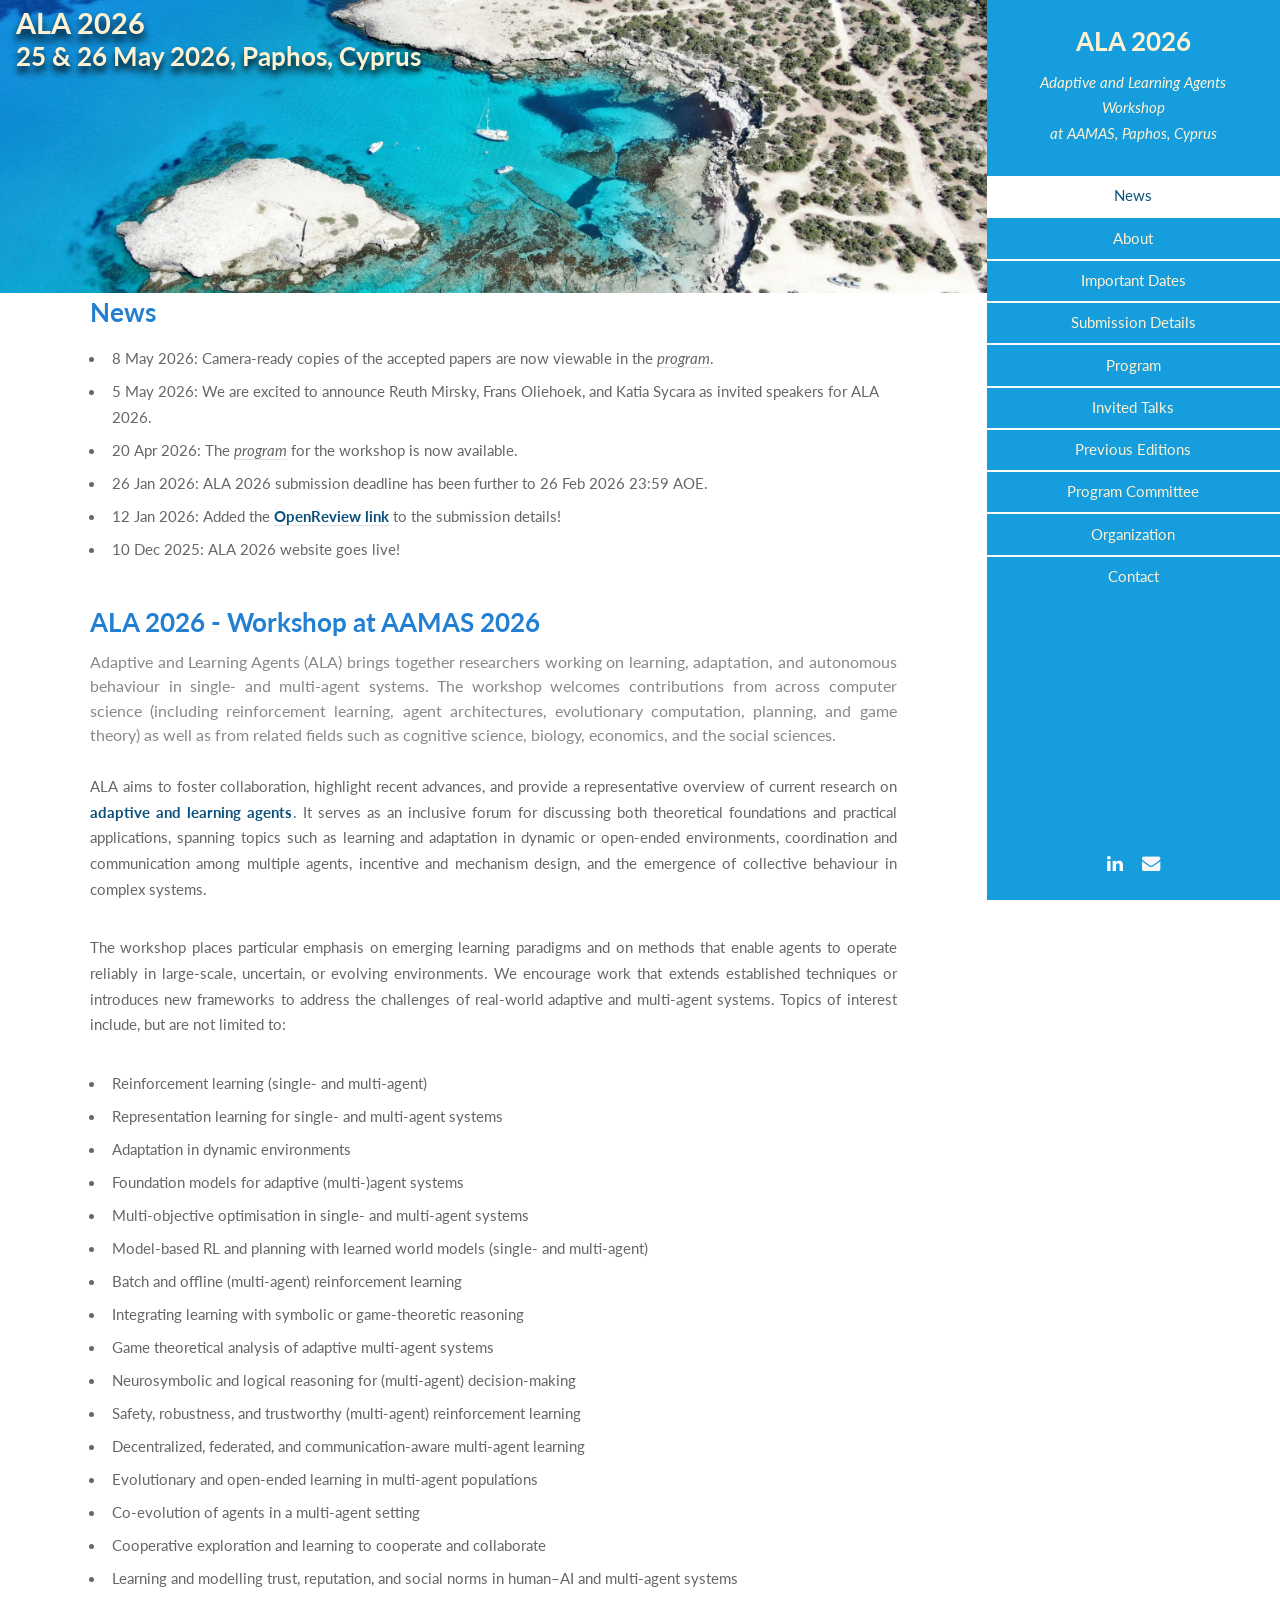
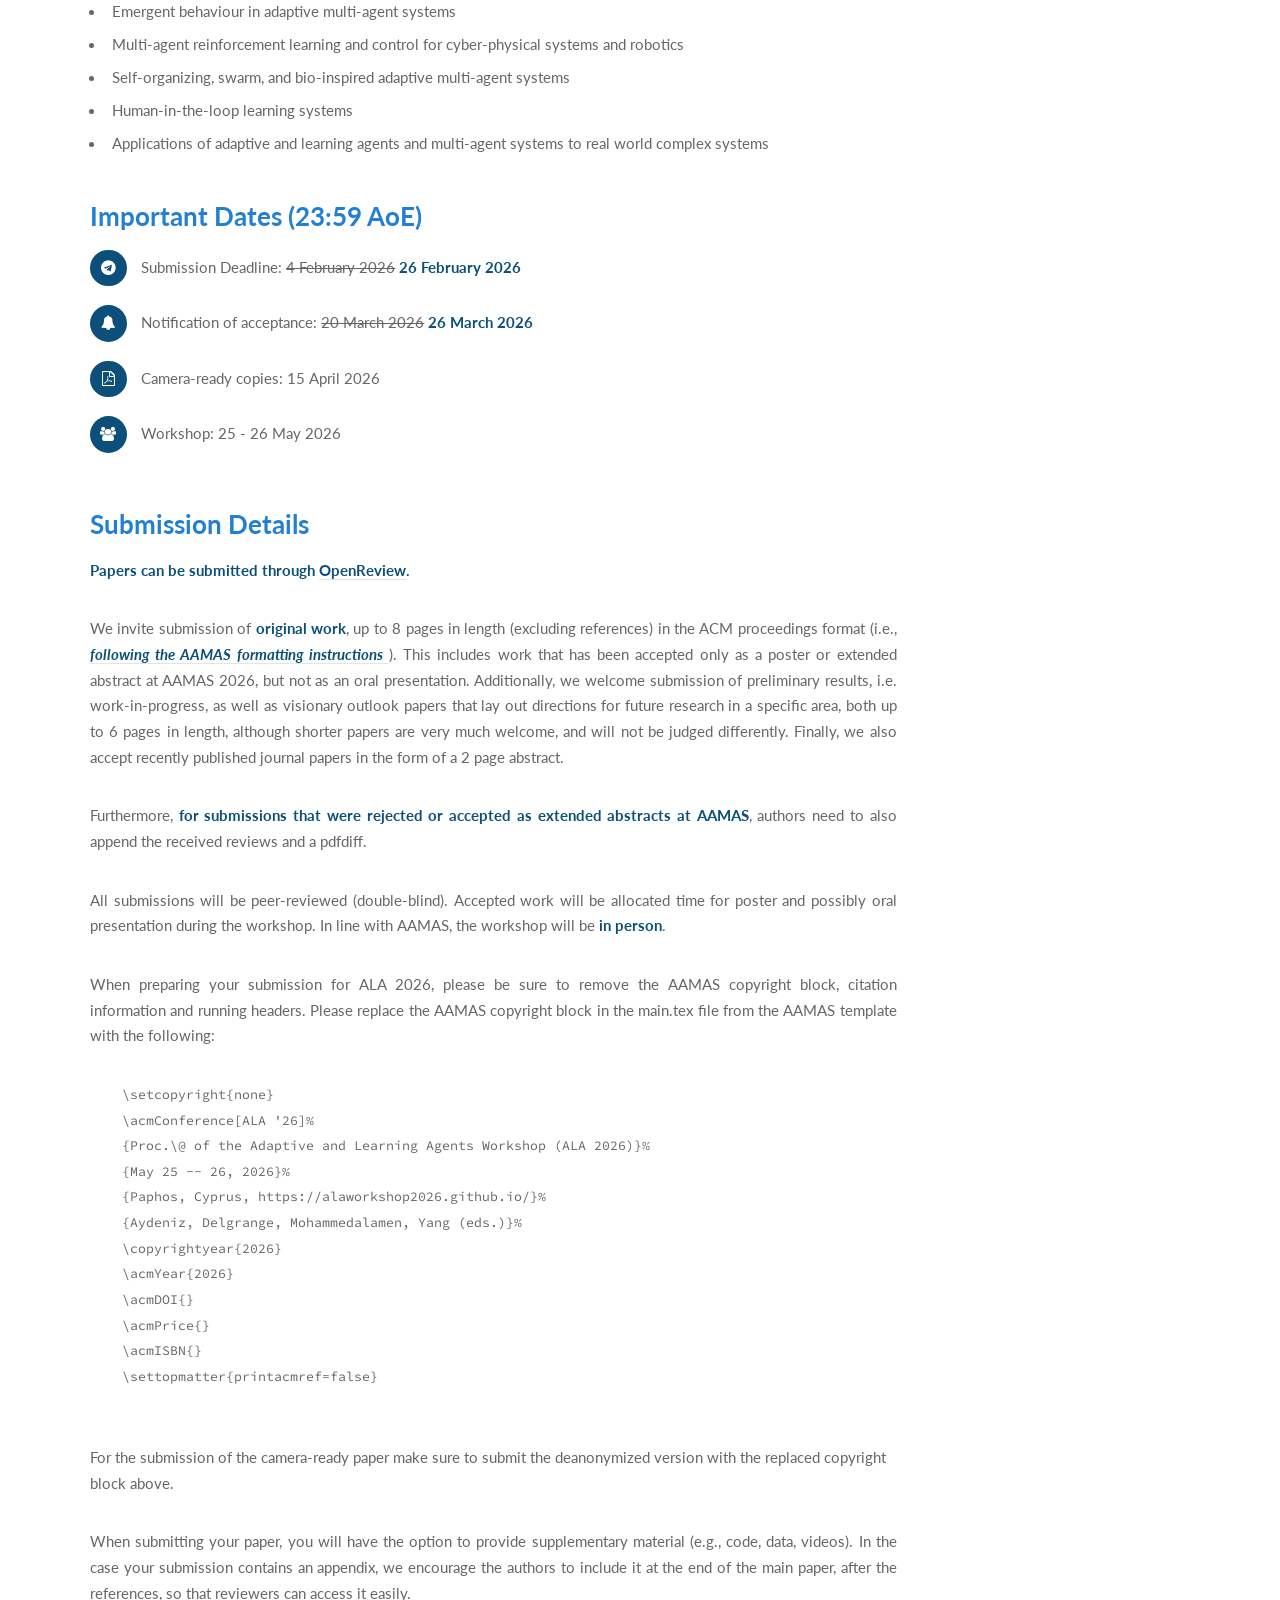
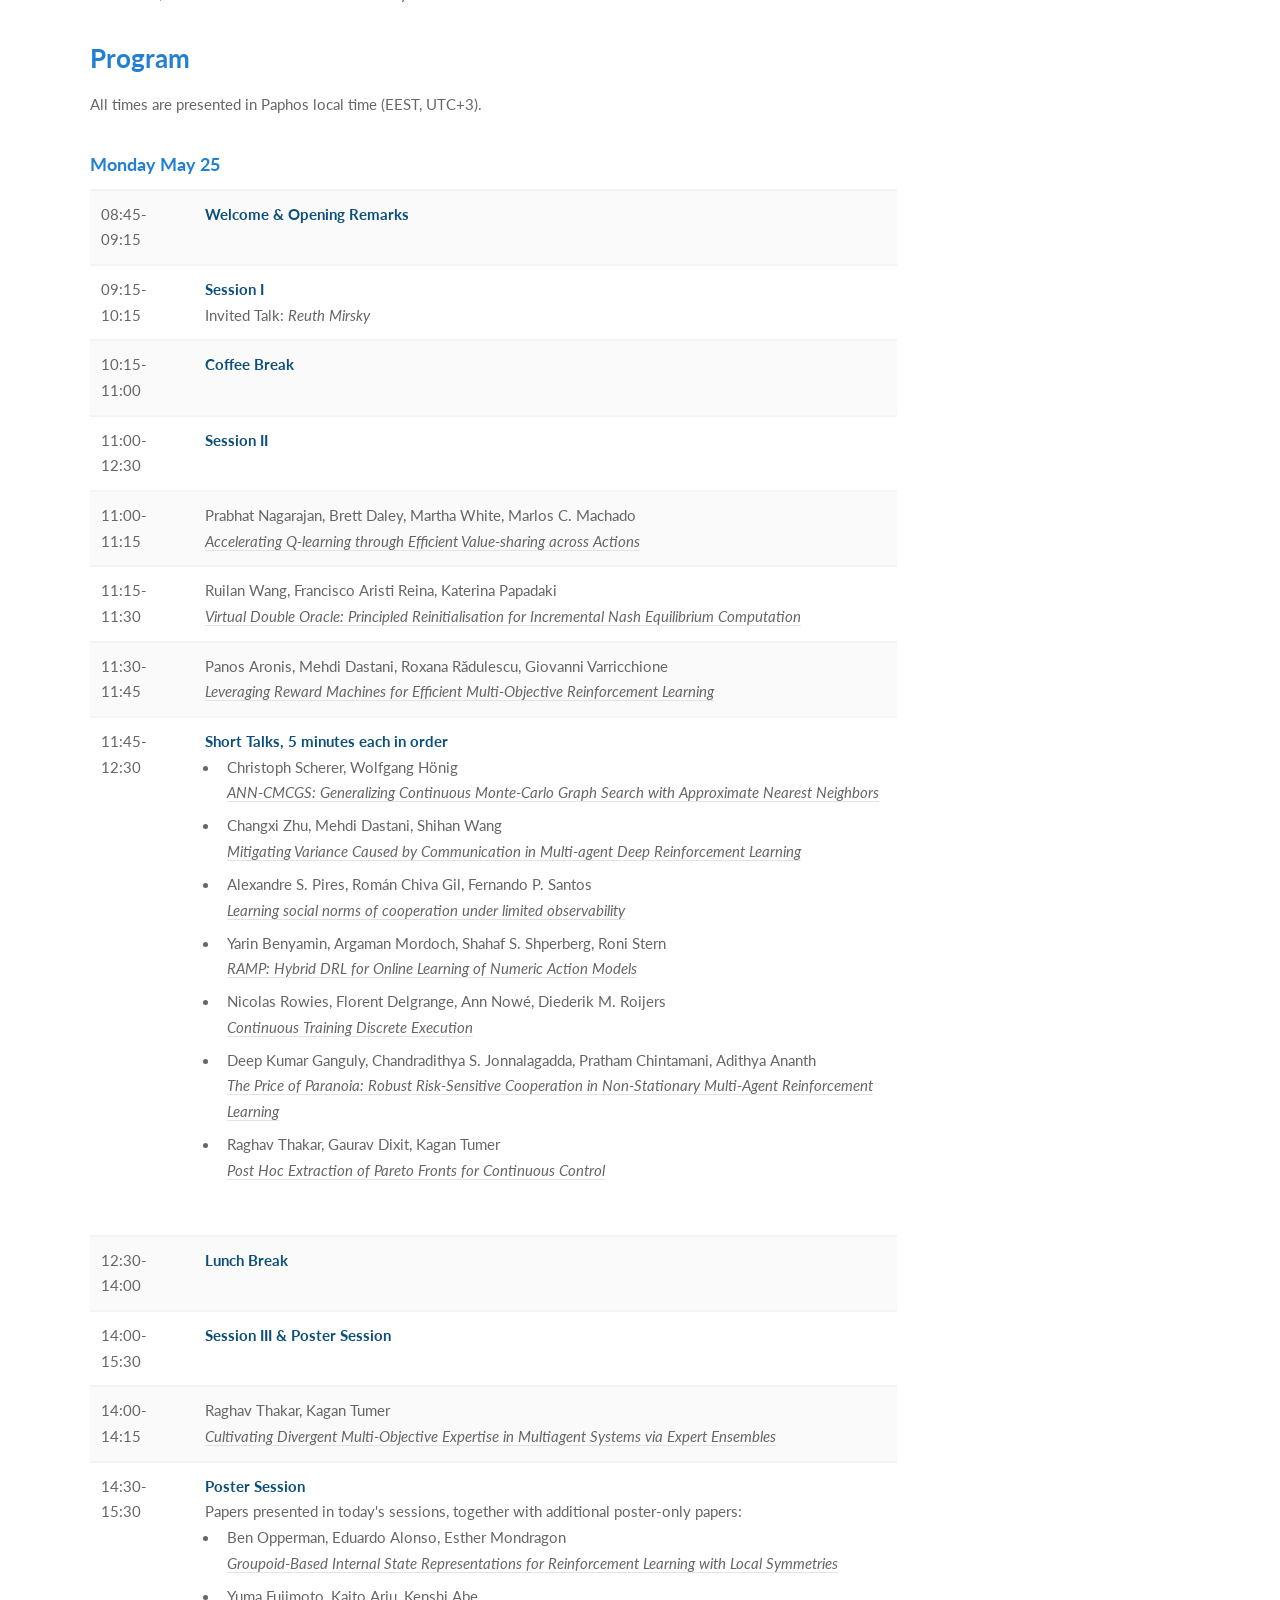
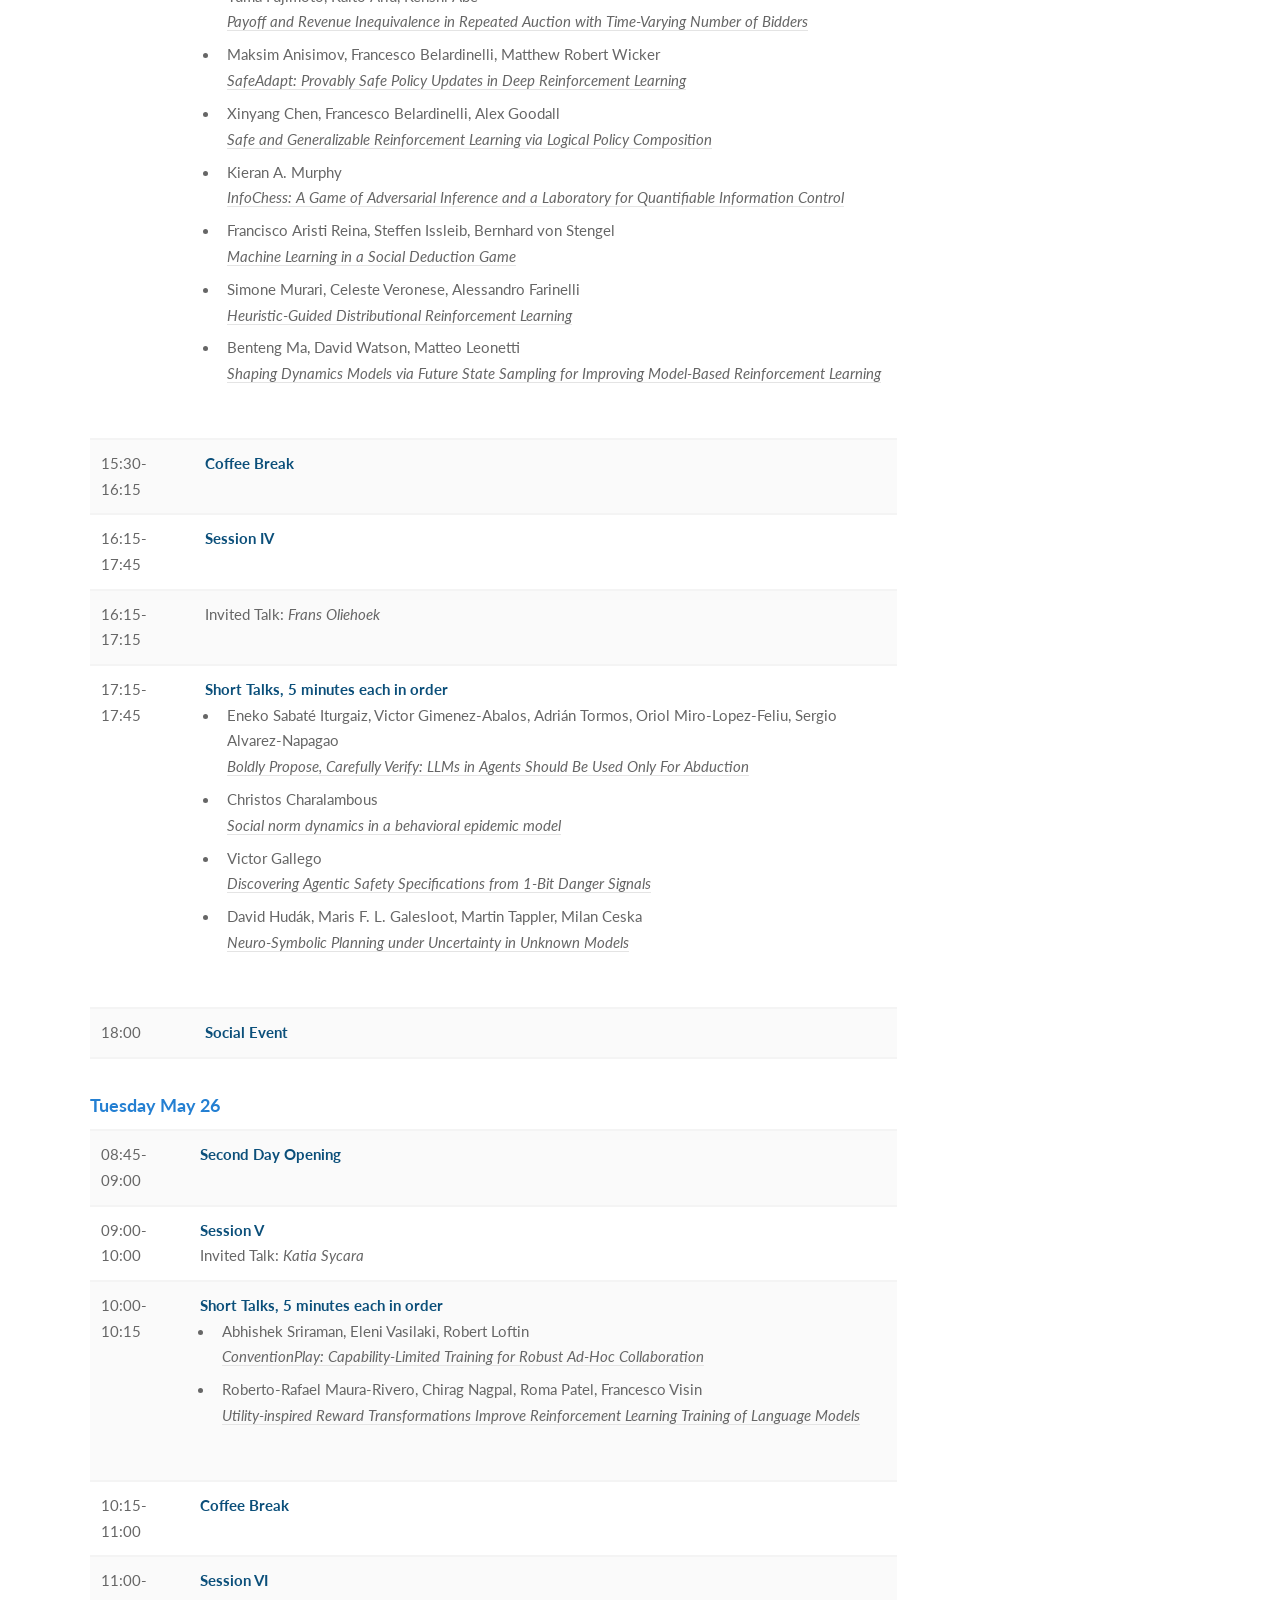
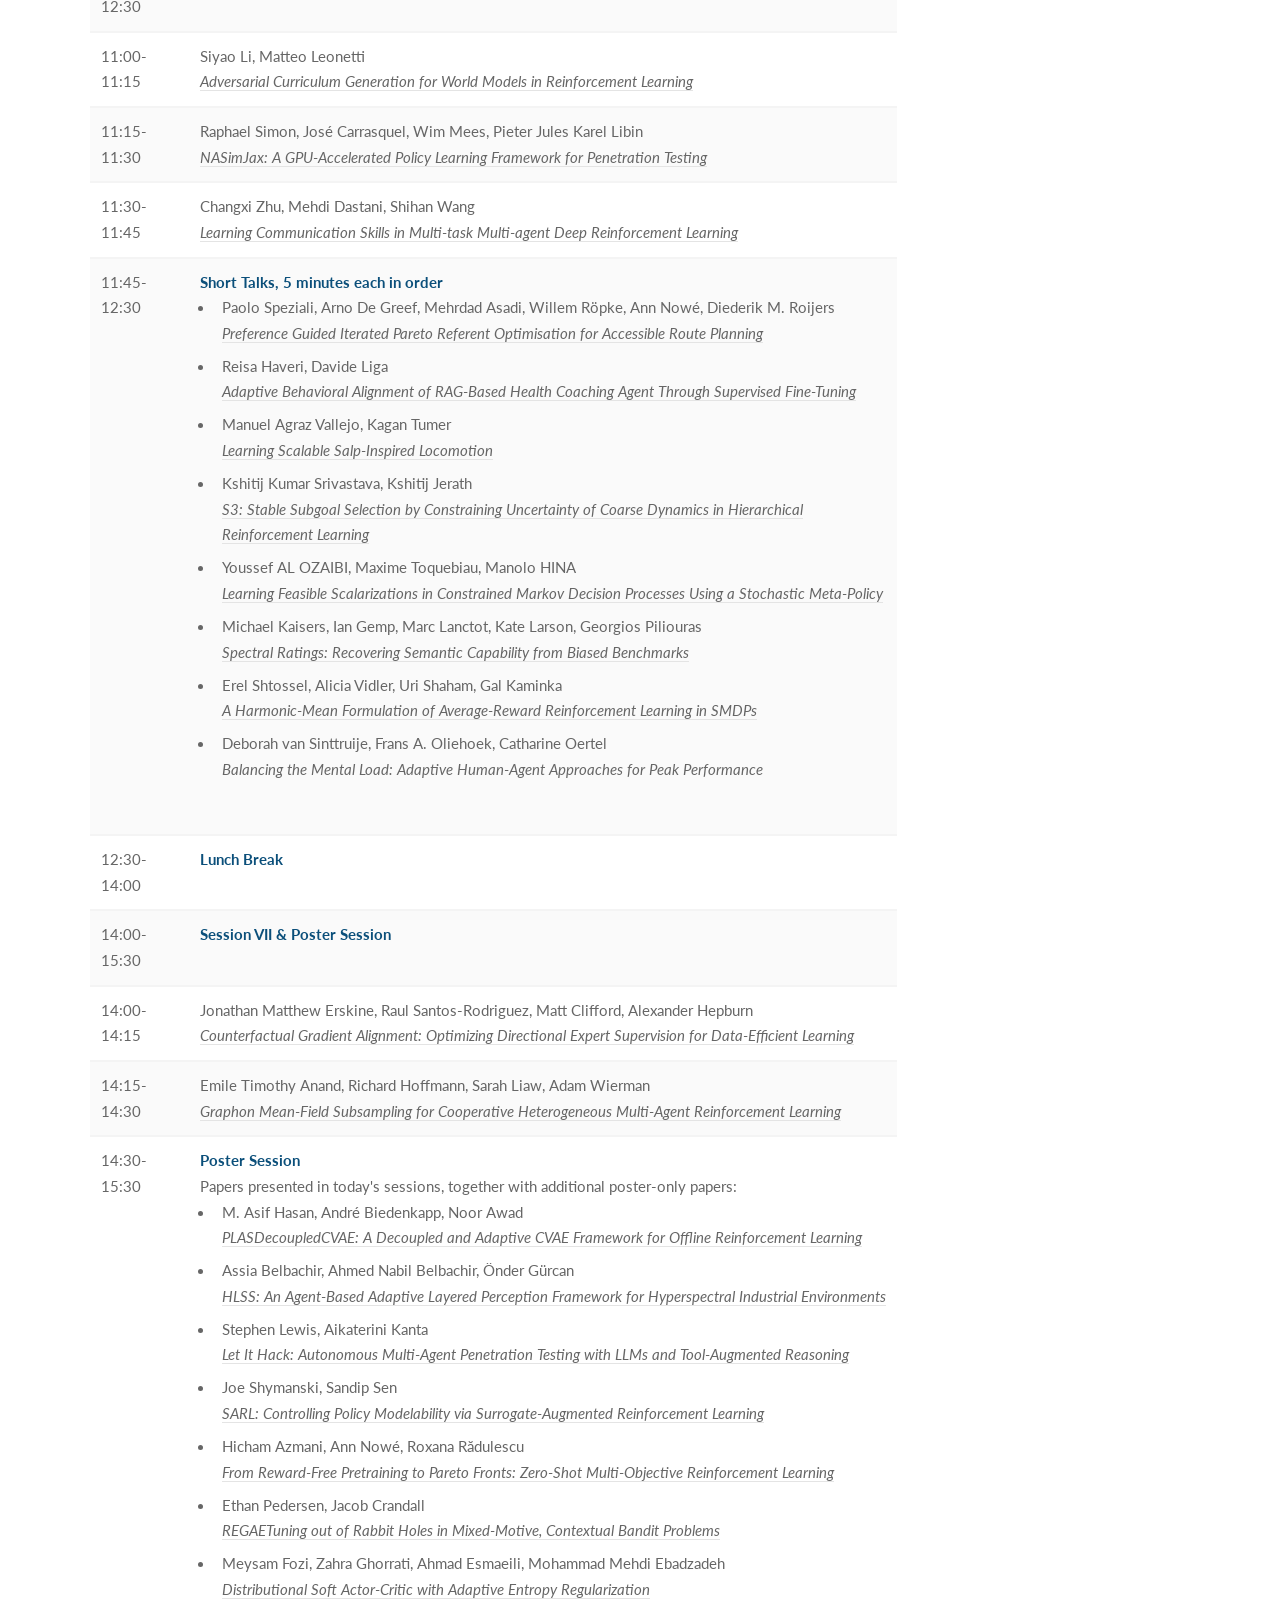
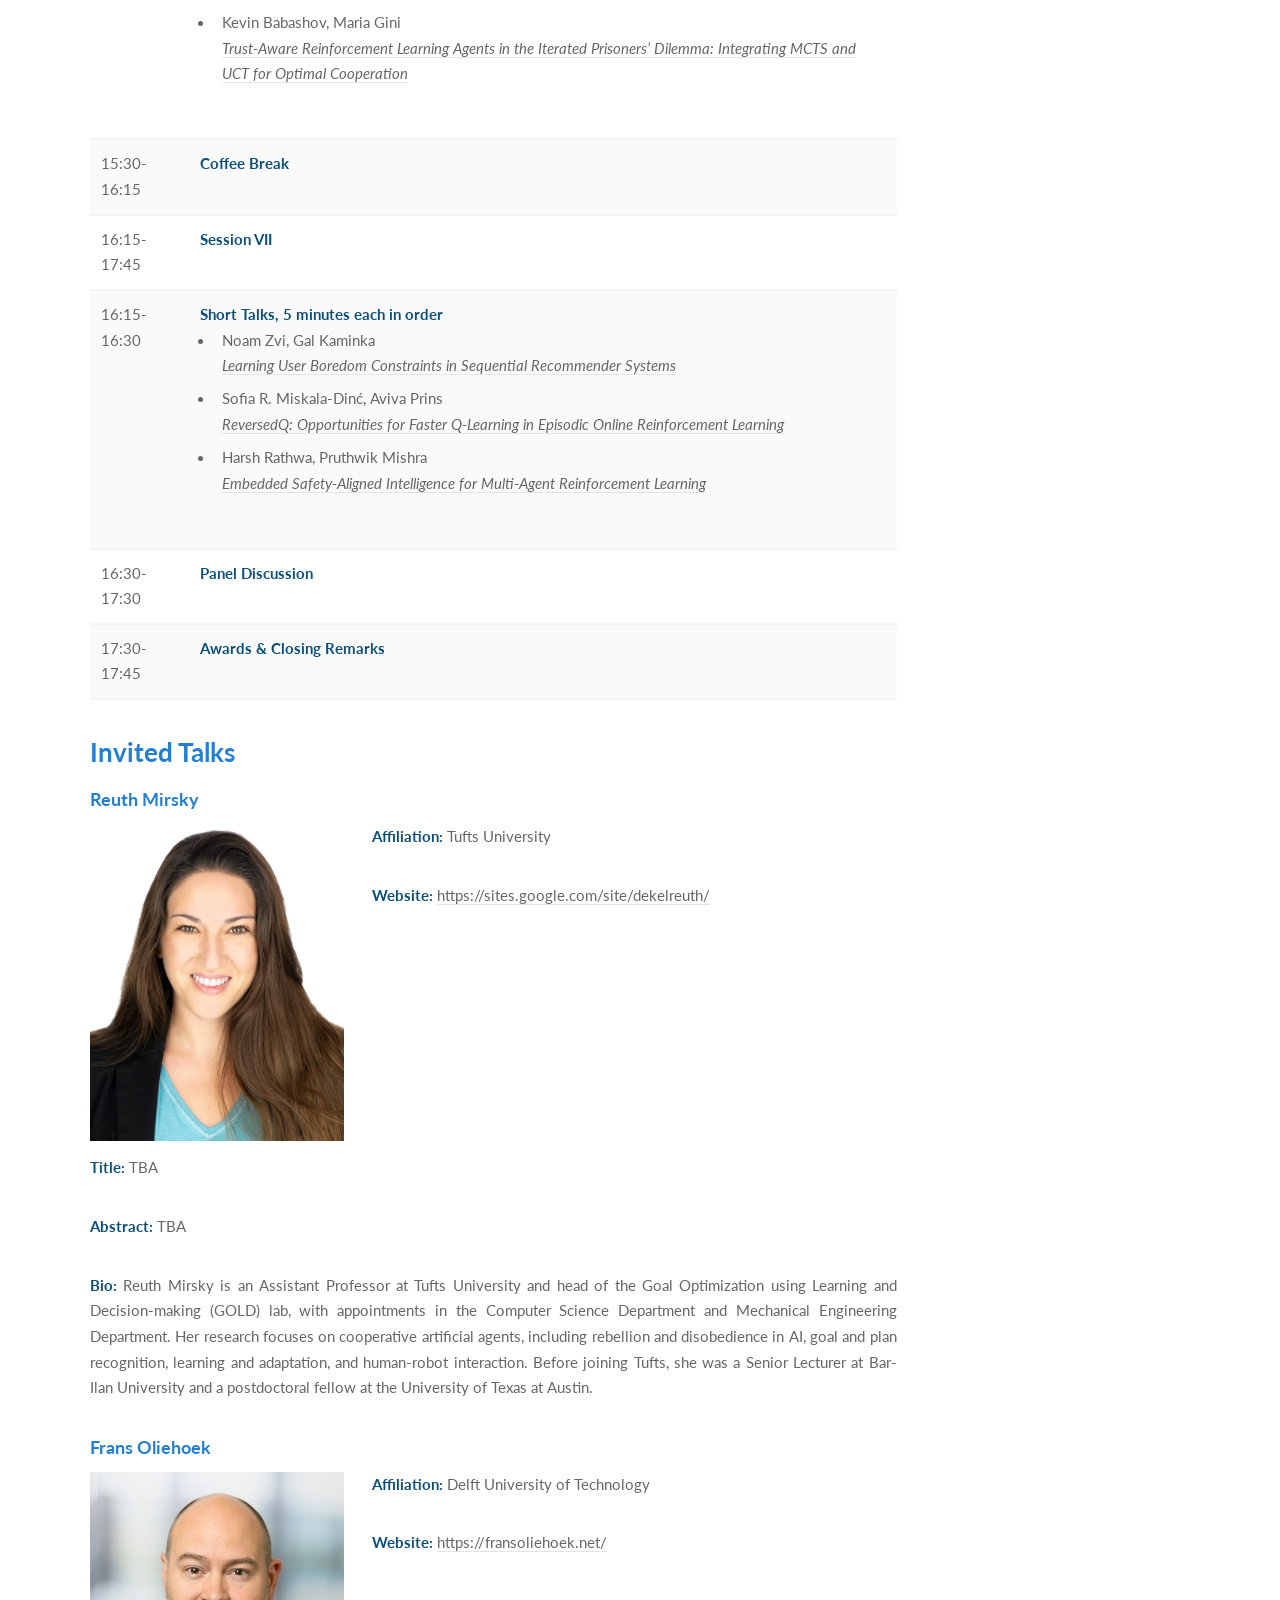
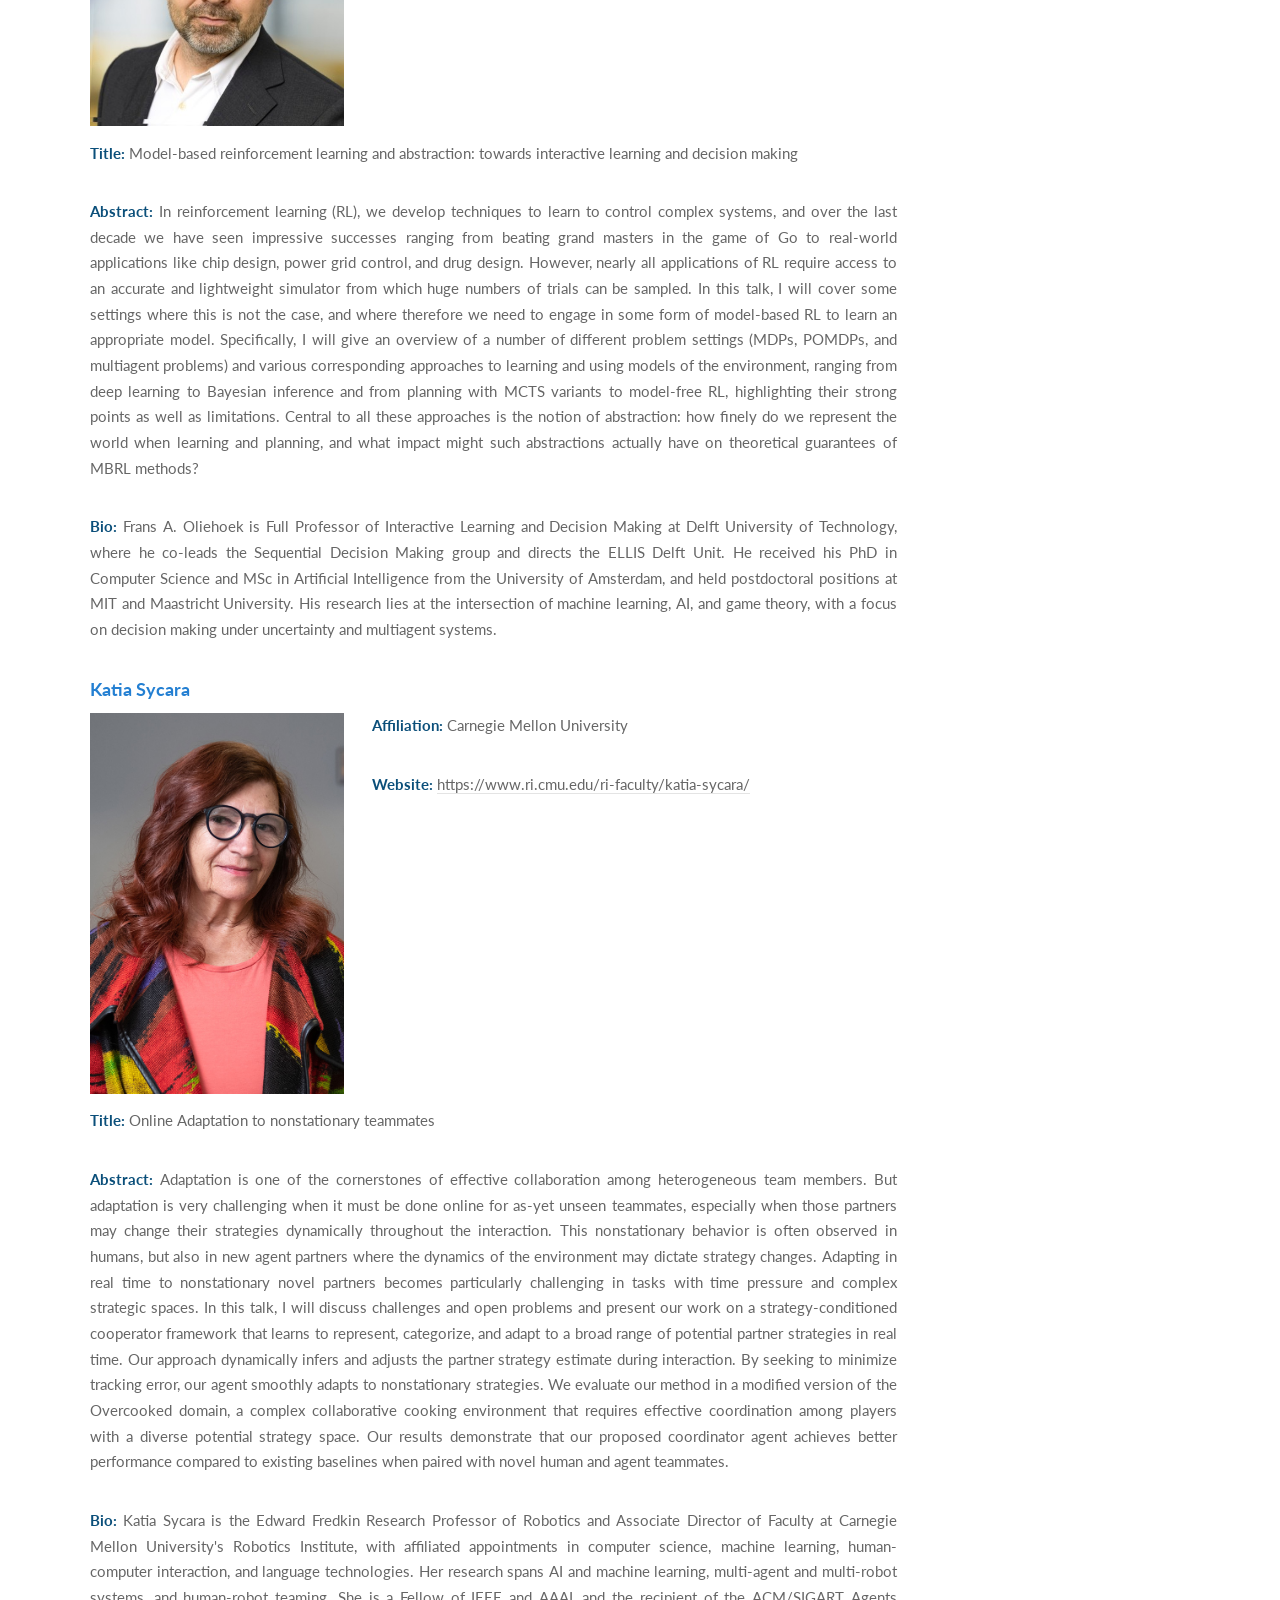
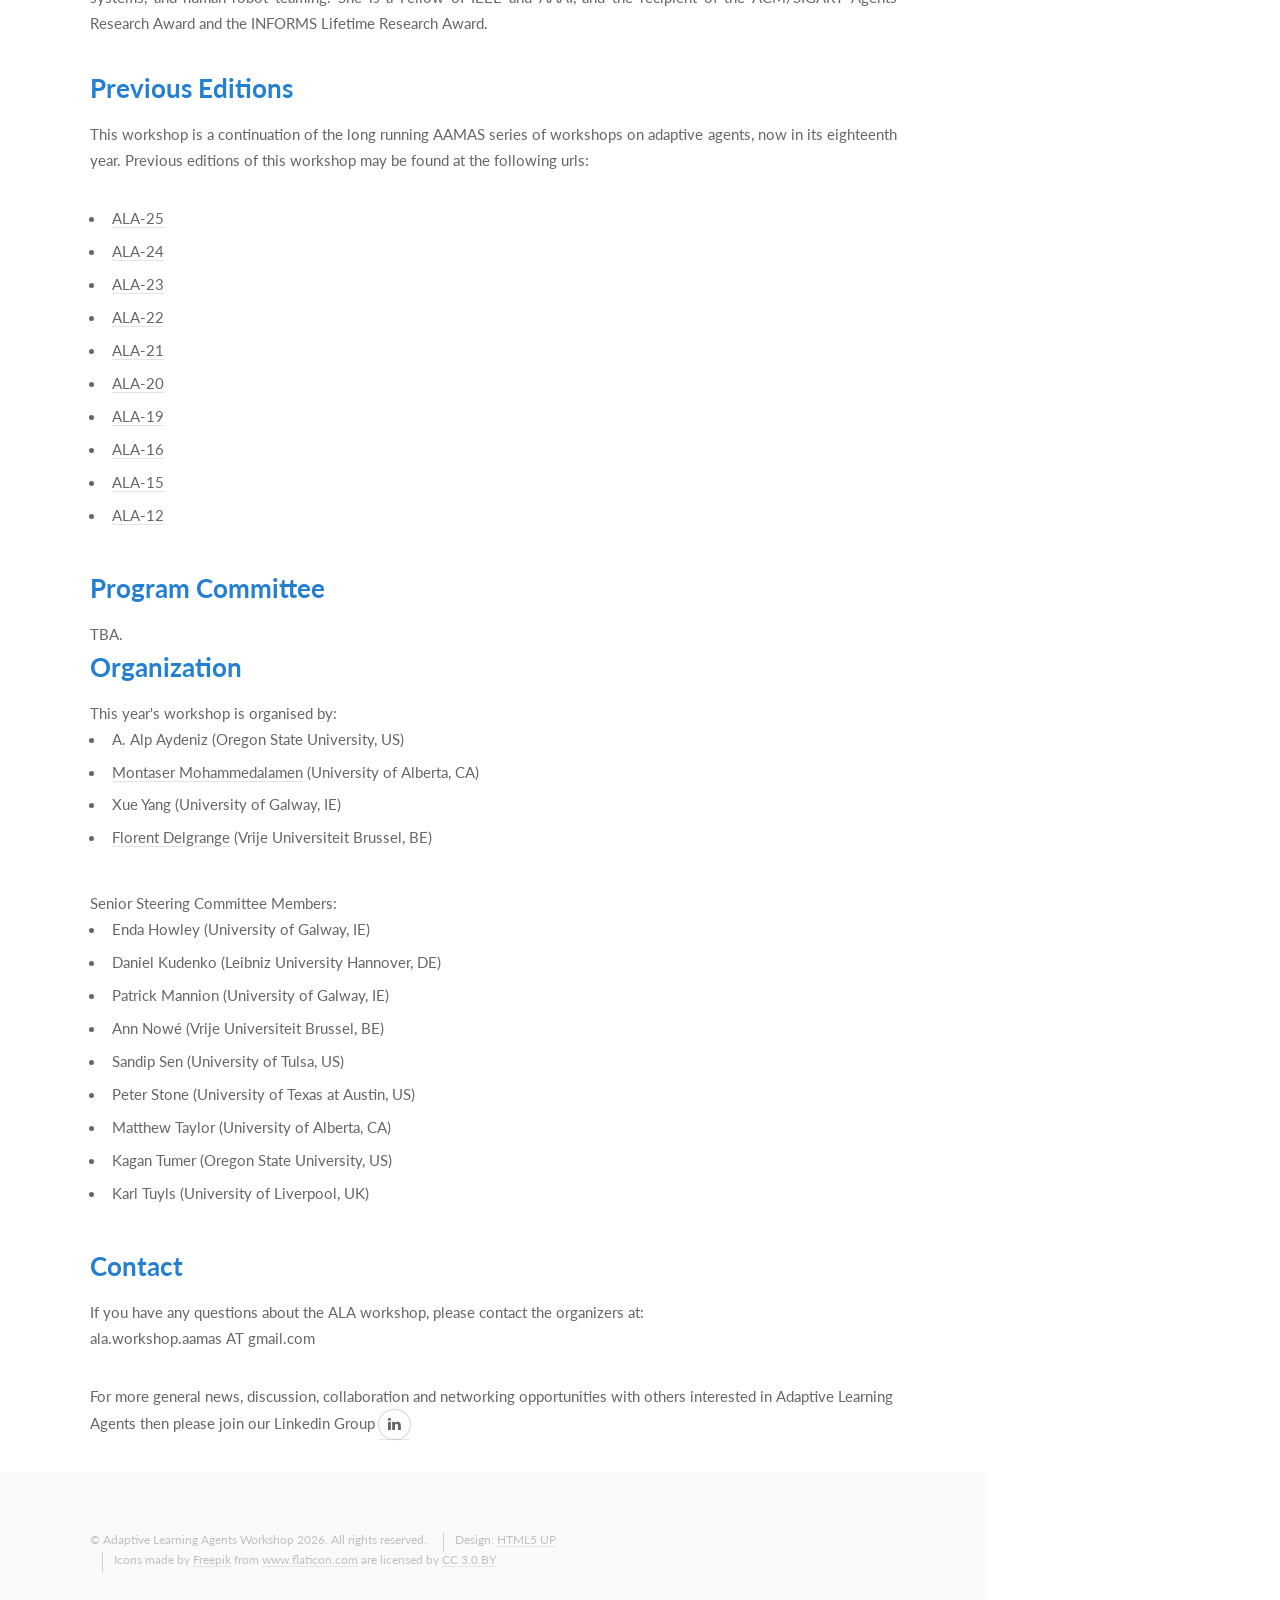
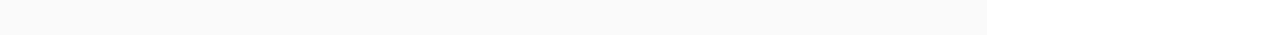
==== index.html @ f55616fb "Replace invited speaker with Reuth Mirsky" ====
<!DOCTYPE HTML>
<!--
Read Only by HTML5 UP
html5up.net | @ajlkn
Free for personal and commercial use under the CCA 3.0 license (html5up.net/license)
-->

<html>
    <head>
        <title>ALA 2026</title>
        <meta charset="utf-8" />
        <meta name="viewport" content="width=device-width, initial-scale=1, user-scalable=no" />
        <meta name="google-site-verification" content="aK65vKjdK-pwXkpxs-JBibUAgOiIT_3Kq3S66UUr1N8" />
        <link rel="stylesheet" href="assets/css/main.css" />
        <link rel="icon" type="image/png" href="images/icons/robot.png"/>
        <!-- Global site tag (gtag.js) - Google Analytics -->
        <script async src="https://www.googletagmanager.com/gtag/js?id=G-3WQZBEV8XB"></script>
        <script>
          window.dataLayer = window.dataLayer || [];
          function gtag(){dataLayer.push(arguments);}
          gtag('js', new Date());

          gtag('config', 'G-3WQZBEV8XB');
        </script>
        
    </head>
    <body class="is-preload">
        
        <!-- Header -->
        <section id="header">
            <header>
                <!--<span class="image avatar"><img src="images/avatar.jpg" alt="" /></span>-->
                <h1 id="logo"><a href="#">ALA 2026</a></h1>
                <p style="color:#FFF2D2">Adaptive and Learning Agents Workshop<br />
                at AAMAS, Paphos, Cyprus</p>
            </header>
            <nav id="nav">
                <ul>
                    <li><a href="#news" class="active">News</a></li>
                    <li><a href="#about">About</a></li>
                    <li><a href="#dates">Important Dates</a></li>
                    <li><a href="#submission">Submission Details</a></li>
                    <!--<li><a href="#journal">Journal Special Issue</a></li>-->
                    <li><a href="#program">Program</a></li>
                    <!-- <li><a href="#posters">Poster Sessions</a></li> -->
                    <!-- <li><a href="#accepted">Accepted Papers</a></li> -->
                    <li><a href="#talks">Invited Talks</a></li>
                    <!-- <li><a href="#awards">Awards</a></li> -->
                    <li><a href="#previouseditions">Previous Editions</a></li>
                    <li><a href="#pc">Program Committee</a></li>
                    <li><a href="#organization">Organization</a></li>
                    <!--<li><a href="#sponsor">Sponsorship</a></li>-->
                    <li><a href="#contact">Contact</a></li>
                    
                </ul>
            </nav>
            <footer>
                <ul class="icons">
                    <li><a href="https://www.linkedin.com/groups/4412140/" class="icon fa-linkedin"><span class="label">Linkedin</span></a></li>
                    <li><a href="mailto:ala.workshop.aamas@gmail.com" class="icon fa-envelope"><span class="label">Email</span></a></li>
                </ul>
            </footer>
        </section>
        
        <!-- Wrapper -->
        <div id="wrapper">
            
            <!-- Main -->
            <!-- News -->
            <section id="news">
                <div id="main">
                    <div class="image main" data-position="center">
                        <img src="images/paphos.jpg" alt=""/>
                        <h2 id="banner-header" style="color:#FFF2D2">ALA 2026</h2>
                        <h3 id="banner-description" style="color:#FFF2D2">25 &amp; 26 May 2026, Paphos, Cyprus</h3>
                    </div>
                    <div class="container">
                        <h3>News</h3>
                        <ul>
                        <li>8 May 2026: Camera-ready copies of the accepted papers are now viewable in the <a href="#program"><em>program</em></a>.</li>
                        <li>5 May 2026: We are excited to announce Reuth Mirsky, Frans Oliehoek, and Katia Sycara as invited speakers for ALA 2026.</li>

<!--
                        <li>21 May 2025: Best paper is announced in the <a href="#awards"><em>awards</em></a>.</li>
                        <li>5 May 2025: Camera-ready copies of all papers are viewable in the <a href="#program"><em>program</em></a>.</li>
                        <li>2 May 2025: Poster size should be maximum A0. For details see: <a href="#posters"><em>Poster Sessions</em></a></li>
                        <li>25 Apr 2025: The <a href="#program"><em>program</em></a> for the workshop is now available.</li>
                        <li>10 Apr 2025: The deadline for the camera-ready version of accepted papers has been extended to 1 May 2025.</li>
                        <li>28 Mar 2025: We are excited to announce Sandip Sen as a keynote speaker for ALA 2025.</li>
                        <li>12 Mar 2025: We are excited to announce Eugene Vinitsky as a keynote speaker for ALA 2025.</li>
                        <li>26 Feb 2025: We are excited to announce Roxana Rădulescu as a keynote speaker for ALA 2025.</li>
                        <li>24 Feb 2025: ALA 2025 submission deadline has been further to 1 March 2025 23:59 AOE.</li>
                        -->
                        <li>20 Apr 2026: The <a href="#program"><em>program</em></a> for the workshop is now available.</li>
                        <li>26 Jan 2026: ALA 2026 submission deadline has been further to 26 Feb 2026 23:59 AOE.</li>
                        <li>12 Jan 2026: Added the <a href="https://openreview.net/group?id=ifaamas.org/AAMAS/2026/Workshop/ALA" alt="" target="_blank"><strong>OpenReview link</strong></a> to the submission details!</li>
                        <li>10 Dec 2025: ALA 2026 website goes live!</li>
                        </ul>
                    </div>
                </section>
            <!-- One -->
            <section id="about">
                <div class="container">
                    <header class="major">
                        <h3>ALA 2026 - Workshop at <a href="https://cyprusconferences.org/aamas2026/" target="_blank">AAMAS 2026</a></h3>
                        <p align="justify">Adaptive and Learning Agents (ALA) brings together researchers working on learning, adaptation, and autonomous behaviour in single- and multi-agent systems. The workshop welcomes contributions from across computer science (including reinforcement learning, agent architectures, evolutionary computation, planning, and game theory) as well as from related fields such as cognitive science, biology, economics, and the social sciences.</p>
                    </header>
                    <!-- <p align="justify">The goal of this workshop is to increase awareness of and interest in adaptive agent research, encourage collaboration and give a representative overview of current research in the area of adaptive and learning agents and multi-agent systems. It aims at bringing together not only scientists from different areas of computer science (e.g. agent architectures, reinforcement learning, evolutionary algorithms) but also from different fields studying similar concepts (e.g. game theory, bio-inspired control, mechanism design).</p> -->
                    <!-- <p align="justify">The workshop will serve as an inclusive forum for the discussion of ongoing or completed work covering both theoretical and practical aspects of adaptive and learning agents and multi-agent systems.</p> -->
                    <p align="justify">ALA aims to foster collaboration, highlight recent advances, and provide a representative overview of current research on <strong> adaptive and learning agents</strong>. It serves as an inclusive forum for discussing both theoretical foundations and practical applications, spanning topics such as learning and adaptation in dynamic or open-ended environments, coordination and communication among multiple agents, incentive and mechanism design, and the emergence of collective behaviour in complex systems.</p>
                    <!-- <p align="justify">This workshop will focus on all aspects of adaptive and learning agents and multi-agent systems with a particular amphasis on how to modify established learning techniques and/or create new learning paradigms to address the many challenges presented by complex real-world problems. The topics of interest include but are not limited to:</p> -->
                    <p align="justify">The workshop places particular emphasis on emerging learning paradigms and on methods that enable agents to operate reliably in large-scale, uncertain, or evolving environments. We encourage work that extends established techniques or introduces new frameworks to address the challenges of real-world adaptive and multi-agent systems. Topics of interest include, but are not limited to:</p>
                    
                    <ul>
                        <!-- <li>Novel combinations of reinforcement and supervised learning approaches</li> -->
                        <li>Reinforcement learning (single- and multi-agent)</li>
                        <!-- <li>Integrated learning approaches using reasoning modules like negotiation, trust, coordination, etc..</li> -->
                        <!-- <li>Supervised and semi-supervised multi-agent learning</li> -->
                        <li>Representation learning for single- and multi-agent systems</li>
                        <li>Adaptation in dynamic environments</li>
                        <li>Foundation models for adaptive (multi-)agent systems</li>
                        <!-- <li>Deep learning approaches for adaptive single- and multi-agent systems</li> -->
                        <li>Multi-objective optimisation in single- and multi-agent systems</li>
                        <!-- <li>Planning (single- and multi-agent)</li>
                        <li>Reasoning (single- and multi-agent)</li> -->
                        <li>Model-based RL and planning with learned world models (single- and multi-agent)</li>
                        <li>Batch and offline (multi-agent) reinforcement learning</li>
                        <li>Integrating learning with symbolic or game-theoretic reasoning</li>
                        <li>Game theoretical analysis of adaptive multi-agent systems</li>
                        <li>Neurosymbolic and logical reasoning for (multi-agent) decision-making</li>
                        <li>Safety, robustness, and trustworthy (multi-agent) reinforcement learning</li>
                        <!-- <li>Distributed learning</li> -->
                        <li>Decentralized, federated, and communication-aware multi-agent learning</li>
                        <!-- <li>Evolution of agents in complex environments</li> -->
                        <li>Evolutionary and open-ended learning in multi-agent populations</li>
                        <li>Co-evolution of agents in a multi-agent setting</li>
                        <li>Cooperative exploration and learning to cooperate and collaborate</li>
                        <!-- <li>Learning trust and reputation</li> -->
                        <li>Learning and modelling trust, reputation, and social norms in human–AI and multi-agent systems</li>
                        <!-- <li>Communication restrictions and their impact on multi-agent coordination</li> -->
                        <!-- <li>Design of reward structure and fitness measures for coordination</li> -->
                        <!-- <li>Emergent communication, information constraints, and their impact on multi-agent coordination</li> -->
                        <!-- <li>Scaling learning techniques to large systems of learning and adaptive agents</li> -->
                        <li>Emergent behaviour in adaptive multi-agent systems</li>
                        <!-- outdated topic
                        <li>Neuro-control in multi-agent systems</li>
                        -->
                        <li>Multi-agent reinforcement learning and control for cyber-physical systems and robotics</li>
                        <!--
                        <li>Bio-inspired multi-agent systems</li>
                        -->
                        <li>Self-organizing, swarm, and bio-inspired adaptive multi-agent systems</li>
                        <li>Human-in-the-loop learning systems</li>
                        <li>Applications of adaptive and learning agents and multi-agent systems to real world complex systems</li>
                    </ul>
                    
                    <!--<p align="justify">Extended and revised versions of papers presented at the workshop will be eligible for inclusion in a journal special issue (see below).</p>-->
                    <p class="entry-footer"></p>
                </div>
            </section>
            
            <!-- Two -->
            <section id="dates">
                <div class="container">
                    <h3>Important Dates (23:59 AoE)</h3>
                    
                    <ul class="feature-icons">
                        
                        <li class="fa-telegram">Submission Deadline:
                            <span style="text-decoration: line-through;">4 February 2026</span>
                            <strong>26 February 2026</strong>
                        <li class="fa-bell">Notification of acceptance: <span style="text-decoration: line-through;">20 March 2026</span> <strong>26 March 2026</strong>
                            <li class="fa-file-pdf-o">Camera-ready copies: 15 April 2026
                        </li>
                        <li class="fa-users">Workshop: 25 - 26 May 2026</li>
                    
                    </ul>
                </div>
            </section>
            
            <!-- Three -->
                <section id="submission">
                    <div class="container">
                        <h3>Submission Details</h3>
                        <p align="justify"><strong>Papers can be submitted through
                            <!-- update the URL here-->
                            <a href="https://openreview.net/group?id=ifaamas.org/AAMAS/2026/Workshop/ALA" alt="submission website" target="_blank">OpenReview</a>.
                            </strong>
                        </p>
                        <p align="justify">We invite submission of <strong>original work</strong>, up to 8 pages in length (excluding references) in the ACM proceedings format (i.e., 
                            <a href="https://cyprusconferences.org/aamas2026/submission-instructions/" target="_blank" rel="noopener noreferrer">
                                <strong><em>following the AAMAS formatting instructions</em></strong>
                            </a>
                        ).
                        <!-- This includes work that has not been accepted as oral contribution (e.g., poster/extended abstract) at AAMAS 2026. Papers are limited to 8 pages plus references. -->
                        This includes work that has been accepted only as a poster or extended abstract at AAMAS 2026, but not as an oral presentation.
                        Additionally, we welcome submission of preliminary results, i.e. work-in-progress, as well as visionary outlook papers that lay out directions for future research in a specific area, both up to 6 pages in length, although shorter papers are very much welcome, and will not be judged differently. Finally, we also accept recently published journal papers in the form of a 2 page abstract.</p>
                        <p align="justify">Furthermore, <strong> for submissions that were rejected or accepted as extended abstracts at AAMAS</strong>, authors need to also append the received reviews and a pdfdiff.</p>
                        <p align="justify">All submissions will be peer-reviewed (double-blind). Accepted work will be allocated time for poster and possibly oral presentation during the workshop. In line with AAMAS, the workshop will be <strong>in person</strong>.   
                    </p>
                        </p>
                        <!--Extended versions of original papers presented at the workshop will also be eligible for inclusion in a post-proceedings journal special issue. -->
                        
                        <p align="justify">When preparing your submission for ALA 2026, please be sure to remove the AAMAS copyright block, citation information and running headers. Please replace the AAMAS copyright block in the main.tex file from the AAMAS template with the following:
                            <pre>
    \setcopyright{none}
    \acmConference[ALA '26]%
    {Proc.\@ of the Adaptive and Learning Agents Workshop (ALA 2026)}%
    {May 25 -- 26, 2026}%
    {Paphos, Cyprus, https://alaworkshop2026.github.io/}%
    {Aydeniz, Delgrange, Mohammedalamen, Yang (eds.)}%
    \copyrightyear{2026}
    \acmYear{2026}
    \acmDOI{}
    \acmPrice{}
    \acmISBN{}
    \settopmatter{printacmref=false}
                            </pre>
                        For the submission of the camera-ready paper make sure to submit the deanonymized version with the replaced copyright block above.
                        </p>
                        <p align="justify">
                        When submitting your paper, you will have the option to provide supplementary material (e.g., code, data, videos).
                        In the case your submission contains an appendix, we encourage the authors to include it at the end of the main paper, after the references, so that reviewers can access it easily.
                        </p>
                </div>
            </section>

            
            <!-- Four -->
            <!--
            <section id="journal">
                <div class="container">
                    <h3>Journal Special Issue</h3>
                    
                    <p align="justify">We are delighted to announce that extended versions of all original contributions at ALA 2025 will be eligible for inclusion in a special issue of the Springer journal <a href="https://www.springer.com/computer/ai/journal/521" alt="https://www.springer.com/computer/ai/journal/521" target="_blank">Neural Computing and Applications</a> (Impact Factor 6.0). The deadline for submitting extended papers will be 15 November 2025.</p>
                    <a href="https://www.springer.com/computer/ai/journal/521" target='_blank'><img src='images/nca.jpg' height='200px' alt='NCA' /></a>
                    
                    <p align="justify">For further information please contact the workshop organizers and Connor Yates.</p>
                    <p class="entry-footer"></p>
                    
                </div>
            </section>
            -->
            
            <!-- Five -->
            <section id="program">
                <div class="container">
                    <h3>Program</h3>
                    <p>All times are presented in Paphos local time (EEST, UTC+3).</p>
                    <h4>Monday May 25</h4>
                    <table width="100%" >
                    <tr>
                        <td>08:45-09:15</td>
                        <td><b>Welcome &amp; Opening Remarks</b>
                    </tr>
                    <tr>
                        <td>09:15-10:15</td>
                        <td><b>Session I</b><br/>Invited Talk: <em>Reuth Mirsky</em></td>
                    </tr>
                    <tr>
                        <td>10:15-11:00</td>
                        <td><b>Coffee Break</b><br/></td>
                    </tr>
                    <tr>
                        <td>11:00-12:30</td>
                        <td><b>Session II</b></td>
                    </tr>
                    <tr>
                        <td>11:00-11:15</td>
                        <td>Prabhat Nagarajan, Brett Daley, Martha White, Marlos C. Machado<br/><a href="papers/ALA2026_paper_34.pdf" target="_blank"><em>Accelerating Q-learning through Efficient Value-sharing across Actions</em></a></td>
                    </tr>
                    <tr>
                        <td>11:15-11:30</td>
                        <td>Ruilan Wang, Francisco Aristi Reina, Katerina Papadaki<br/><a href="papers/ALA2026_paper_27.pdf" target="_blank"><em>Virtual Double Oracle: Principled Reinitialisation for Incremental Nash Equilibrium Computation</em></a></td>
                    </tr>
                    <tr>
                        <td>11:30-11:45</td>
                        <td>Panos Aronis, Mehdi Dastani, Roxana Rădulescu, Giovanni Varricchione<br/><a href="papers/ALA2026_paper_16.pdf" target="_blank"><em>Leveraging Reward Machines for Efficient Multi-Objective Reinforcement Learning</em></a></td>
                    </tr>
                    <tr>
                        <td>11:45-12:30</td>
                        <td><b>Short Talks, 5 minutes each in order</b>
                            <ul>
                                <li>Christoph Scherer, Wolfgang Hönig<br/><a href="papers/ALA2026_paper_66.pdf" target="_blank"><em>ANN-CMCGS: Generalizing Continuous Monte-Carlo Graph Search with Approximate Nearest Neighbors</em></a></li>
                                <li>Changxi Zhu, Mehdi Dastani, Shihan Wang<br/><a href="papers/ALA2026_paper_19.pdf" target="_blank"><em>Mitigating Variance Caused by Communication in Multi-agent Deep Reinforcement Learning</em></a></li>
                                <li>Alexandre S. Pires, Román Chiva Gil, Fernando P. Santos<br/><a href="papers/ALA2026_paper_25.pdf" target="_blank"><em>Learning social norms of cooperation under limited observability</em></a></li>
                                <li>Yarin Benyamin, Argaman Mordoch, Shahaf S. Shperberg, Roni Stern<br/><a href="papers/ALA2026_paper_33.pdf" target="_blank"><em>RAMP: Hybrid DRL for Online Learning of Numeric Action Models</em></a></li>
                                <li>Nicolas Rowies, Florent Delgrange, Ann Nowé, Diederik M. Roijers<br/><a href="papers/ALA2026_paper_64.pdf" target="_blank"><em>Continuous Training Discrete Execution</em></a></li>
                                <li>Deep Kumar Ganguly, Chandradithya S. Jonnalagadda, Pratham Chintamani, Adithya Ananth<br/><a href="papers/ALA2026_paper_15.pdf" target="_blank"><em>The Price of Paranoia: Robust Risk-Sensitive Cooperation in Non-Stationary Multi-Agent Reinforcement Learning</em></a></li>
                                <li>Raghav Thakar, Gaurav Dixit, Kagan Tumer<br/><a href="papers/ALA2026_paper_62.pdf" target="_blank"><em>Post Hoc Extraction of Pareto Fronts for Continuous Control</em></a></li>
                            </ul>
                        </td>
                    </tr>
                    <tr>
                        <td>12:30-14:00</td>
                        <td><b>Lunch Break</b><br/></td>
                    </tr>
                    <tr>
                        <td>14:00-15:30</td>
                        <td><b>Session III &amp; Poster Session</b></td>
                    </tr>
                    <tr>
                        <td>14:00-14:15</td>
                        <td>Raghav Thakar, Kagan Tumer<br/><a href="papers/ALA2026_paper_61.pdf" target="_blank"><em>Cultivating Divergent Multi-Objective Expertise in Multiagent Systems via Expert Ensembles</em></a></td>
                    </tr>
                    <tr>
                        <td>14:30-15:30</td>
                        <td><b>Poster Session</b><br/>Papers presented in today's sessions, together with additional poster-only papers:
                            <ul>
                                <li>Ben Opperman, Eduardo Alonso, Esther Mondragon<br/><a href="papers/ALA2026_paper_7.pdf" target="_blank"><em>Groupoid-Based Internal State Representations for Reinforcement Learning with Local Symmetries</em></a></li>
                                <li>Yuma Fujimoto, Kaito Ariu, Kenshi Abe<br/><a href="papers/ALA2026_paper_13.pdf" target="_blank"><em>Payoff and Revenue Inequivalence in Repeated Auction with Time-Varying Number of Bidders</em></a></li>
                                <li>Maksim Anisimov, Francesco Belardinelli, Matthew Robert Wicker<br/><a href="papers/ALA2026_paper_22.pdf" target="_blank"><em>SafeAdapt: Provably Safe Policy Updates in Deep Reinforcement Learning</em></a></li>
                                <li>Xinyang Chen, Francesco Belardinelli, Alex Goodall<br/><a href="papers/ALA2026_paper_49.pdf" target="_blank"><em>Safe and Generalizable Reinforcement Learning via Logical Policy Composition</em></a></li>
                                <li>Kieran A. Murphy<br/><a href="papers/ALA2026_paper_20.pdf" target="_blank"><em>InfoChess: A Game of Adversarial Inference and a Laboratory for Quantifiable Information Control</em></a></li>
                                <li>Francisco Aristi Reina, Steffen Issleib, Bernhard von Stengel<br/><a href="papers/ALA2026_paper_44.pdf" target="_blank"><em>Machine Learning in a Social Deduction Game</em></a></li>
                                <li>Simone Murari, Celeste Veronese, Alessandro Farinelli<br/><a href="papers/ALA2026_paper_2.pdf" target="_blank"><em>Heuristic-Guided Distributional Reinforcement Learning</em></a></li>
                                <li>Benteng Ma, David Watson, Matteo Leonetti<br/><a href="papers/ALA2026_paper_55.pdf" target="_blank"><em>Shaping Dynamics Models via Future State Sampling for Improving Model-Based Reinforcement Learning</em></a></li>
                            </ul>
                        </td>
                    </tr>
                    <tr>
                        <td>15:30-16:15</td>
                        <td><b>Coffee Break</b><br/></td>
                    </tr>
                    <tr>
                        <td>16:15-17:45</td>
                        <td><b>Session IV</b></td>
                    </tr>
                    <tr>
                        <td>16:15-17:15</td>
                        <td>Invited Talk: <em>Frans Oliehoek</em></td>
                    </tr>
                    <tr>
                        <td>17:15-17:45</td>
                        <td><b>Short Talks, 5 minutes each in order</b>
                            <ul>
                                <li>Eneko Sabaté Iturgaiz, Victor Gimenez-Abalos, Adrián Tormos, Oriol Miro-Lopez-Feliu, Sergio Alvarez-Napagao<br/><a href="papers/ALA2026_paper_52.pdf" target="_blank"><em>Boldly Propose, Carefully Verify: LLMs in Agents Should Be Used Only For Abduction</em></a></li>
                                <li>Christos Charalambous<br/><a href="papers/ALA2026_paper_12.pdf" target="_blank"><em>Social norm dynamics in a behavioral epidemic model</em></a></li>
                                <li>Victor Gallego<br/><a href="papers/ALA2026_paper_43.pdf" target="_blank"><em>Discovering Agentic Safety Specifications from 1-Bit Danger Signals</em></a></li>
                                <li>David Hudák, Maris F. L. Galesloot, Martin Tappler, Milan Ceska<br/><a href="papers/ALA2026_paper_68.pdf" target="_blank"><em>Neuro-Symbolic Planning under Uncertainty in Unknown Models</em></a></li>
                            </ul>
                        </td>
                    </tr>
                    <tr>
                        <td>18:00</td>
                        <td><b>Social Event</b></td>
                    </tr>
                    </table>
                    <h4>Tuesday May 26</h4>
                    <table width="100%" >
                    <tr>
                        <td>08:45-09:00</td>
                        <td><b>Second Day Opening</b></td>
                    </tr>
                    <tr>
                        <td>09:00-10:00</td>
                        <td><b>Session V</b><br/>Invited Talk: <em>Katia Sycara</em></td>
                    </tr>
                    <tr>
                        <td>10:00-10:15</td>
                        <td><b>Short Talks, 5 minutes each in order</b>
                            <ul>
                                <li>Abhishek Sriraman, Eleni Vasilaki, Robert Loftin<br/><a href="papers/ALA2026_paper_65.pdf" target="_blank"><em>ConventionPlay: Capability-Limited Training for Robust Ad-Hoc Collaboration</em></a></li>
                                <li>Roberto-Rafael Maura-Rivero, Chirag Nagpal, Roma Patel, Francesco Visin<br/><a href="papers/ALA2026_paper_11.pdf" target="_blank"><em>Utility-inspired Reward Transformations Improve Reinforcement Learning Training of Language Models</em></a></li>
                            </ul>
                        </td>
                    </tr>
                    <tr>
                        <td>10:15-11:00</td>
                        <td><b>Coffee Break</b><br/></td>
                    </tr>
                    <tr>
                        <td>11:00-12:30</td>
                        <td><b>Session VI</b></td>
                    </tr>
                    <tr>
                        <td>11:00-11:15</td>
                        <td>Siyao Li, Matteo Leonetti<br/><a href="papers/ALA2026_paper_36.pdf" target="_blank"><em>Adversarial Curriculum Generation for World Models in Reinforcement Learning</em></a></td>
                    </tr>
                    <tr>
                        <td>11:15-11:30</td>
                        <td>Raphael Simon, José Carrasquel, Wim Mees, Pieter Jules Karel Libin<br/><a href="papers/ALA2026_paper_53.pdf" target="_blank"><em>NASimJax: A GPU-Accelerated Policy Learning Framework for Penetration Testing</em></a></td>
                    </tr>
                    <tr>
                        <td>11:30-11:45</td>
                        <td>Changxi Zhu, Mehdi Dastani, Shihan Wang<br/><a href="papers/ALA2026_paper_45.pdf" target="_blank"><em>Learning Communication Skills in Multi-task Multi-agent Deep Reinforcement Learning</em></a></td>
                    </tr>
                    <tr>
                        <td>11:45-12:30</td>
                        <td><b>Short Talks, 5 minutes each in order</b>
                            <ul>
                                <li>Paolo Speziali, Arno De Greef, Mehrdad Asadi, Willem Röpke, Ann Nowé, Diederik M. Roijers<br/><a href="papers/ALA2026_paper_24.pdf" target="_blank"><em>Preference Guided Iterated Pareto Referent Optimisation for Accessible Route Planning</em></a></li>
                                <li>Reisa Haveri, Davide Liga<br/><a href="papers/ALA2026_paper_30.pdf" target="_blank"><em>Adaptive Behavioral Alignment of RAG-Based Health Coaching Agent Through Supervised Fine-Tuning</em></a></li>
                                <li>Manuel Agraz Vallejo, Kagan Tumer<br/><a href="papers/ALA2026_paper_35.pdf" target="_blank"><em>Learning Scalable Salp-Inspired Locomotion</em></a></li>
                                <li>Kshitij Kumar Srivastava, Kshitij Jerath<br/><a href="papers/ALA2026_paper_58.pdf" target="_blank"><em>S3: Stable Subgoal Selection by Constraining Uncertainty of Coarse Dynamics in Hierarchical Reinforcement Learning</em></a></li>
                                <li>Youssef AL OZAIBI, Maxime Toquebiau, Manolo HINA<br/><a href="papers/ALA2026_paper_54.pdf" target="_blank"><em>Learning Feasible Scalarizations in Constrained Markov Decision Processes Using a Stochastic Meta-Policy</em></a></li>
                                <li>Michael Kaisers, Ian Gemp, Marc Lanctot, Kate Larson, Georgios Piliouras<br/><a href="papers/ALA2026_paper_42.pdf" target="_blank"><em>Spectral Ratings: Recovering Semantic Capability from Biased Benchmarks</em></a></li>
                                <li>Erel Shtossel, Alicia Vidler, Uri Shaham, Gal Kaminka<br/><a href="papers/ALA2026_paper_57.pdf" target="_blank"><em>A Harmonic-Mean Formulation of Average-Reward Reinforcement Learning in SMDPs</em></a></li>
                                <li>Deborah van Sinttruije, Frans A. Oliehoek, Catharine Oertel<br/><em>Balancing the Mental Load: Adaptive Human-Agent Approaches for Peak Performance</em></li>
                            </ul>
                        </td>
                    </tr>
                    <tr>
                        <td>12:30-14:00</td>
                        <td><b>Lunch Break</b><br/></td>
                    </tr>
                    <tr>
                        <td>14:00-15:30</td>
                        <td><b>Session VII &amp; Poster Session</b></td>
                    </tr>
                    <tr>
                        <td>14:00-14:15</td>
                        <td>Jonathan Matthew Erskine, Raul Santos-Rodriguez, Matt Clifford, Alexander Hepburn<br/><a href="papers/ALA2026_paper_71.pdf" target="_blank"><em>Counterfactual Gradient Alignment: Optimizing Directional Expert Supervision for Data-Efficient Learning</em></a></td>
                    </tr>
                    <tr>
                        <td>14:15-14:30</td>
                        <td>Emile Timothy Anand, Richard Hoffmann, Sarah Liaw, Adam Wierman<br/><a href="papers/ALA2026_paper_14.pdf" target="_blank"><em>Graphon Mean-Field Subsampling for Cooperative Heterogeneous Multi-Agent Reinforcement Learning</em></a></td>
                    </tr>
                    <tr>
                        <td>14:30-15:30</td>
                        <td><b>Poster Session</b><br/>Papers presented in today's sessions, together with additional poster-only papers:
                            <ul>
                                <li>M. Asif Hasan, André Biedenkapp, Noor Awad<br/><a href="papers/ALA2026_paper_9.pdf" target="_blank"><em>PLASDecoupledCVAE: A Decoupled and Adaptive CVAE Framework for Offline Reinforcement Learning</em></a></li>
                                <li>Assia Belbachir, Ahmed Nabil Belbachir, Önder Gürcan<br/><a href="papers/ALA2026_paper_18.pdf" target="_blank"><em>HLSS: An Agent-Based Adaptive Layered Perception Framework for Hyperspectral Industrial Environments</em></a></li>
                                <li>Stephen Lewis, Aikaterini Kanta<br/><a href="papers/ALA2026_paper_46.pdf" target="_blank"><em>Let It Hack: Autonomous Multi-Agent Penetration Testing with LLMs and Tool-Augmented Reasoning</em></a></li>
                                <li>Joe Shymanski, Sandip Sen<br/><a href="papers/ALA2026_paper_67.pdf" target="_blank"><em>SARL: Controlling Policy Modelability via Surrogate-Augmented Reinforcement Learning</em></a></li>
                                <li>Hicham Azmani, Ann Nowé, Roxana Rădulescu<br/><a href="papers/ALA2026_paper_41.pdf" target="_blank"><em>From Reward-Free Pretraining to Pareto Fronts: Zero-Shot Multi-Objective Reinforcement Learning</em></a></li>
                                <li>Ethan Pedersen, Jacob Crandall<br/><a href="papers/ALA2026_paper_56.pdf" target="_blank"><em>REGAETuning out of Rabbit Holes in Mixed-Motive, Contextual Bandit Problems</em></a></li>
                                <li>Meysam Fozi, Zahra Ghorrati, Ahmad Esmaeili, Mohammad Mehdi Ebadzadeh<br/><a href="papers/ALA2026_paper_48.pdf" target="_blank"><em>Distributional Soft Actor-Critic with Adaptive Entropy Regularization</em></a></li>
                                <li>Kevin Babashov, Maria Gini<br/><a href="papers/ALA2026_paper_28.pdf" target="_blank"><em>Trust-Aware Reinforcement Learning Agents in the Iterated Prisoners’ Dilemma: Integrating MCTS and UCT for Optimal Cooperation</em></a></li>
                            </ul>
                        </td>
                    </tr>
                    <tr>
                        <td>15:30-16:15</td>
                        <td><b>Coffee Break</b><br/></td>
                    </tr>
                    <tr>
                        <td>16:15-17:45</td>
                        <td><b>Session VII</b></td>
                    </tr>
                    <tr>
                        <td>16:15-16:30</td>
                        <td><b>Short Talks, 5 minutes each in order</b>
                            <ul>
                                <li>Noam Zvi, Gal Kaminka<br/><a href="papers/ALA2026_paper_50.pdf" target="_blank"><em>Learning User Boredom Constraints in Sequential Recommender Systems</em></a></li>
                                <li>Sofia R. Miskala-Dinć, Aviva Prins<br/><a href="papers/ALA2026_paper_69.pdf" target="_blank"><em>ReversedQ: Opportunities for Faster Q-Learning in Episodic Online Reinforcement Learning</em></a></li>
                                <li>Harsh Rathwa, Pruthwik Mishra<br/><a href="papers/ALA2026_paper_10.pdf" target="_blank"><em>Embedded Safety-Aligned Intelligence for Multi-Agent Reinforcement Learning</em></a></li>
                            </ul>
                        </td>
                    </tr>
                    <tr>
                        <td>16:30-17:30</td>
                        <td><b>Panel Discussion</b></td>
                    </tr>
                    <tr>
                        <td>17:30-17:45</td>
                        <td><b>Awards & Closing Remarks</b></td>
                    </tr>
                    </table>
                </div>
            </section>

            
        <!-- Accepted Papers; to be modified after paper acceptance 
        <section id="accepted">
            <div class="container">
                <h3>Accepted Papers</h3>
                TBA.
                <p></p>                  
            
                <table style="width:100%">
                    <tr style="text-align:center">
                        <th>Paper #</th>
                        <th>Authors</th>
                        <th>Title</th>
                    </tr>
            <tr><td>1</td><td>Arnau Mayoral-Macau, Manel Rodriguez-Soto, Enrico Marchesini, Maite López-Sánchez, Marti Sanchez-Fibla, Alessandro Farinelli, Juan Antonio Rodriguez Aguilar </td><td>Designing ethical environments using multi-agent reinforcement learning</td></tr>
            <tr><td>2</td><td>Jingjing Feng, Lucheng Wang, Alona Tenytska, Bei Peng </td><td>Sample-Efficient Preference-Based Reinforcement Learning Using Diffusion Models</td></tr>
            <tr><td>4</td><td>Patrick Benjamin, Alessandro Abate </td><td>Networked Communication for Mean-Field Games with Function Approximation and Empirical Mean-Field Estimation</td></tr>
            <tr><td>5</td><td>Matteo Ceriscioli, Karthika Mohan </td><td>Causal Discovery via Adaptive Agents in Multi-Agent and Sequential Decision Tasks</td></tr>
            <tr><td>6</td><td>Yoann Poupart, Aurélie Beynier, Nicolas Maudet </td><td>Perspectives for Direct Interpretability in Multi-Agent Deep Reinforcement Learning</td></tr>
            <tr><td>7</td><td>Gabriel Romio, Mateus Begnini Melchiades, Gabriel de Oliveira Ramos </td><td>Improving Option Learning with Hindsight Experience Replay</td></tr>
            <tr><td>10</td><td>Pedro Sequeira, Vidyasagar Sadhu, Melinda Gervasio </td><td>ToMCAT: Theory-of-Mind for Cooperative Agents in Teams via Multiagent Diffusion Policies</td></tr>
            <tr><td>11</td><td>Yen Ru Lai, Fu-Chieh Chang, Pei-Yuan Wu </td><td>Leveraging Unlabeled Data Sharing through Kernel Function Approximation in Offline Reinforcement Learning</td></tr>
            <tr><td>12</td><td>Thibault Roux, Filipo Studzinski Perotto, Gauthier Picard </td><td>Towards Scalable Collision Avoidance in Dense Airspaces with Deep Multi-Agent Reinforcement Learning</td></tr>
            <tr><td>13</td><td>Dimitris Michailidis, Sennay Ghebreab, Fernando P. Santos </td><td>Understanding Fairness in Congestion Games with Learning Agents</td></tr>
            <tr><td>14</td><td>Lukas Schäfer, Logan Jones, Anssi Kanervisto, Yuhan Cao, Tabish Rashid, Raluca Georgescu, David Bignell, Siddhartha Sen, Andrea Treviño Gavito, Sam Devlin </td><td>Visual Encoders for Imitation Learning in Modern Video Games</td></tr>
            <tr><td>15</td><td>Tao Li, Juan Guevara, Xinhong Xie, Quanyan Zhu </td><td>Self-Confirming Transformer for Belief-Conditioned Adaptation in Offline Multi-Agent Reinforcement Learning</td></tr>
            <tr><td>16</td><td>Bhavini Jeloka, Yue Guan, Panagiotis Tsiotras </td><td>Learning Large-Scale Competitive Team Behaviors with Mean-Field Interactions</td></tr>
            <tr><td>17</td><td>Narjes Nourzad, Jared Coleman, Zhongyuan Zhao, Bhaskar Krishnamachari, Gunjan Verma, Santiago Segarra </td><td>Actor-Twin Framework for Task Graph Scheduling</td></tr>
            <tr><td>20</td><td>Florian Grötschla, Joël Mathys, Loïc Holbein, Roger Wattenhofer </td><td>Reinforcement Learning for Locally Checkable Labeling Problems</td></tr>
            <tr><td>22</td><td>Bernhard Hilpert, Muhan Hou, Kim Baraka, Joost Broekens </td><td>Can You See How I learn? Human Observers' Inferences about Reinforcement Learning Agents' Learning Processes</td></tr>
            <tr><td>23</td><td>Marc Saideh, Jamont, Laurent Vercouter </td><td>Adaptive Authentication Factor Selection in the Internet of Things: A Trust-Based Multi-Objective Optimization Approach</td></tr>
            <tr><td>24</td><td>Zeki Doruk Erden, Boi Faltings </td><td>Agential AI for Integrated Continual Learning, Deliberative Behavior, and Comprehensible Models</td></tr>
            <tr><td>25</td><td>Zeki Doruk Erden, Donia Gasmi, Boi Faltings </td><td>Continual Reinforcement Learning via Autoencoder-Driven Task and New Environment Recognition</td></tr>
            <tr><td>26</td><td>Mateus Begnini Melchiades, Gabriel de Oliveira Ramos, Bruno Castro da Silva </td><td>Dynamic Option Creation in Option-Critic Reinforcement Learning</td></tr>
            <tr><td>28</td><td>Augusto Antônio Fontanive Leal, Mateus Begnini Melchiades, Gabriel de Oliveira Ramos </td><td>A Flexible Approach to Deliberation Cost in the Option-Critic Architecture</td></tr>
            <tr><td>29</td><td>Andries Rosseau, Paolo Turrini, Marjon Blondeel, Ann Nowe </td><td>Scaling Marginal Cost Tolling to Address Heterogeneity under Imperfect Information in Routing Games</td></tr>
            <tr><td>31</td><td>Everardo Gonzalez, Siddarth Iyer, Kagan Tumer </td><td>Influence Based Reward Shaping Without a Heuristic</td></tr>
            <tr><td>33</td><td>Fares Chouaki, Aurélie Beynier, Nicolas Maudet, Paolo Viappiani </td><td>Fairness in Cooperative Multiagent Multiobjective Reinforcement Learning using the Expected Scalarized Return</td></tr>
            <tr><td>39</td><td>Willem Röpke, Raphaël Avalos, Roxana Rădulescu, Ann Nowe, Diederik M Roijers, Florent Delgrange </td><td>Integrating RL and Planning through Optimal Transport World Models</td></tr>
            <tr><td>40</td><td>Alicia P. Wolfe, Oliver Diamond, Brigitte Goeler-Slough, Remi Feuerman, Magdalena Kisielinska, Victoria Manfredi </td><td>Multicopy Reinforcement Learning Agents</td></tr>
            <tr><td>42</td><td>Daniel Melcer, Stavros Tripakis, Christopher Amato </td><td>Learned Shields for Multi-Agent Reinforcement Learning</td></tr>
            <tr><td>43</td><td>Umer Siddique, Peilang Li, Yongcan Cao </td><td>Learning Fair Pareto-Optimal Policies in Multi-Objective Reinforcement Learning</td></tr>
            <tr><td>44</td><td>Kevin A. Wang, Jerry Xia, Stephen Chung, Amy Greenwald </td><td>Dynamic Thinker: Optimizing Decision-Time Planning with Costly Compute</td></tr>
            <tr><td>45</td><td>Rory Lipkis, Adrian Agogino </td><td>Failure Analysis of Autonomous Systems with RL-Guided MCMC Sampling</td></tr>
        </table>
    </div>
</section>
         -->



            <section id="talks">
                <div class="container">
                    <h3>Invited Talks</h3>

                    <h4 id="talks1">Reuth Mirsky</h4>
                    <div class="speaker-card">
                        <div class="speaker-photo"><img src="images/reuthmirsky.jpg" width="90%" image-orientation="from-image"></div>
                        <div class="speaker-meta">
                            <div class="speaker-meta-inner">
                                <p><b>Affiliation:</b> Tufts University</p>
                                <p><b>Website:</b> <a href="https://sites.google.com/site/dekelreuth/" target="_blank">https://sites.google.com/site/dekelreuth/</a></p>
                            </div>
                        </div>
                    </div>
                    <p align="justify" class="title speaker-title"><b>Title:</b> TBA</p>
                    <p align="justify" class="abstract speaker-abstract"><b>Abstract:</b> TBA</p>
                    <p align="justify" class="bio speaker-bio"><b>Bio:</b> Reuth Mirsky is an Assistant Professor at Tufts University and head of the Goal Optimization using Learning and Decision-making (GOLD) lab, with appointments in the Computer Science Department and Mechanical Engineering Department. Her research focuses on cooperative artificial agents, including rebellion and disobedience in AI, goal and plan recognition, learning and adaptation, and human-robot interaction. Before joining Tufts, she was a Senior Lecturer at Bar-Ilan University and a postdoctoral fellow at the University of Texas at Austin.</p>
                    <p class="entry-footer"></p>

                    <h4 id="talks2">Frans Oliehoek</h4>
                    <div class="speaker-card">
                        <div class="speaker-photo"><img src="images/fransoliehoek.jpg" width="90%" image-orientation="from-image"></div>
                        <div class="speaker-meta">
                            <div class="speaker-meta-inner">
                                <p><b>Affiliation:</b> Delft University of Technology</p>
                                <p><b>Website:</b> <a href="https://fransoliehoek.net/" target="_blank">https://fransoliehoek.net/</a></p>
                            </div>
                        </div>
                    </div>
                    <p align="justify" class="title speaker-title"><b>Title:</b> Model-based reinforcement learning and abstraction: towards interactive learning and decision making</p>
                    <p align="justify" class="abstract speaker-abstract"><b>Abstract:</b> In reinforcement learning (RL), we develop techniques to learn to control complex systems, and over the last decade we have seen impressive successes ranging from beating grand masters in the game of Go to real-world applications like chip design, power grid control, and drug design. However, nearly all applications of RL require access to an accurate and lightweight simulator from which huge numbers of trials can be sampled. In this talk, I will cover some settings where this is not the case, and where therefore we need to engage in some form of model-based RL to learn an appropriate model. Specifically, I will give an overview of a number of different problem settings (MDPs, POMDPs, and multiagent problems) and various corresponding approaches to learning and using models of the environment, ranging from deep learning to Bayesian inference and from planning with MCTS variants to model-free RL, highlighting their strong points as well as limitations. Central to all these approaches is the notion of abstraction: how finely do we represent the world when learning and planning, and what impact might such abstractions actually have on theoretical guarantees of MBRL methods?</p>
                    <p align="justify" class="bio speaker-bio"><b>Bio:</b> Frans A. Oliehoek is Full Professor of Interactive Learning and Decision Making at Delft University of Technology, where he co-leads the Sequential Decision Making group and directs the ELLIS Delft Unit. He received his PhD in Computer Science and MSc in Artificial Intelligence from the University of Amsterdam, and held postdoctoral positions at MIT and Maastricht University. His research lies at the intersection of machine learning, AI, and game theory, with a focus on decision making under uncertainty and multiagent systems.</p>
                    <p class="entry-footer"></p>

                    <h4 id="talks3">Katia Sycara</h4>
                    <div class="speaker-card">
                        <div class="speaker-photo"><img src="images/katiasycara.jpg" width="90%" image-orientation="from-image"></div>
                        <div class="speaker-meta">
                            <div class="speaker-meta-inner">
                                <p><b>Affiliation:</b> Carnegie Mellon University</p>
                                <p><b>Website:</b> <a href="https://www.ri.cmu.edu/ri-faculty/katia-sycara/" target="_blank">https://www.ri.cmu.edu/ri-faculty/katia-sycara/</a></p>
                            </div>
                        </div>
                    </div>
                    <p align="justify" class="title speaker-title"><b>Title:</b> Online Adaptation to nonstationary teammates</p>
                    <p align="justify" class="abstract speaker-abstract"><b>Abstract:</b> Adaptation is one of the cornerstones of effective collaboration among heterogeneous team members. But adaptation is very challenging when it must be done online for as-yet unseen teammates, especially when those partners may change their strategies dynamically throughout the interaction. This nonstationary behavior is often observed in humans, but also in new agent partners where the dynamics of the environment may dictate strategy changes. Adapting in real time to nonstationary novel partners becomes particularly challenging in tasks with time pressure and complex strategic spaces. In this talk, I will discuss challenges and open problems and present our work on a strategy-conditioned cooperator framework that learns to represent, categorize, and adapt to a broad range of potential partner strategies in real time. Our approach dynamically infers and adjusts the partner strategy estimate during interaction. By seeking to minimize tracking error, our agent smoothly adapts to nonstationary strategies. We evaluate our method in a modified version of the Overcooked domain, a complex collaborative cooking environment that requires effective coordination among players with a diverse potential strategy space. Our results demonstrate that our proposed coordinator agent achieves better performance compared to existing baselines when paired with novel human and agent teammates.</p>
                    <p align="justify" class="bio speaker-bio"><b>Bio:</b> Katia Sycara is the Edward Fredkin Research Professor of Robotics and Associate Director of Faculty at Carnegie Mellon University's Robotics Institute, with affiliated appointments in computer science, machine learning, human-computer interaction, and language technologies. Her research spans AI and machine learning, multi-agent and multi-robot systems, and human-robot teaming. She is a Fellow of IEEE and AAAI, and the recipient of the ACM/SIGART Agents Research Award and the INFORMS Lifetime Research Award.</p>
                    <p class="entry-footer"></p>
                </div>
            </section>

                <!--   
                <section id="awards">
                    <div class="container">
                        <h3>Awards</h3>
                        <h4 id='bestpaperaward'>Best Paper Award</h4>
            
                        <p>We are pleased to announce the best paper of ALA 2025 is "Networked Communication for Mean-Field Games with Function Approximation and Empirical Mean-Field Estimation", by Patrick Benjamin and Alessandro Abate!</p>
                        
                        <h4 id='runnerup'>Runner Up Best Paper Award</h4>
            
                        <p>We are pleased to announce the runner up for the best paper of ALA 2025 is "Self-Confirming Transformer for Belief-Conditioned Adaptation in Offline Multi-Agent Reinforcement Learning", by Tao Li, Juan Guevara, Xinhong Xie, and Quanyan Zhu!</p>
                </div> 
            </section>
            -->
            
            
            <section id="previouseditions">
                <div class="container">
                    <h3>Previous Editions</h3>
                    
                    <p align="justify">This workshop is a continuation of the long running AAMAS series of workshops on adaptive agents, now in its eighteenth year. Previous editions of this workshop may be found at the following urls:</p>
                    <ul>
                        <li><a href="https://ala-workshop.github.io" target="_blank">ALA-25</a></li>
                        <li><a href="https://ala2024.github.io/" target="_blank">ALA-24</a></li>
                        <li><a href="https://alaworkshop2023.github.io/" target="_blank">ALA-23</a></li>
                        <li><a href="https://ala2022.github.io/" target="_blank">ALA-22</a></li>
                        <li><a href="http://ala2021.vub.ac.be" target="_blank">ALA-21</a></li>
                        <li><a href="http://ala2020.vub.ac.be" target="_blank">ALA-20</a></li>
                        <li><a href="http://ala2019.vub.ac.be" target="_blank">ALA-19</a></li>
                        <!-- <li><a href="http://ala2018.it.nuigalway.ie" target="_blank">ALA-18</a></li> -->
                        <!-- <li><a href="http://ala2017.it.nuigalway.ie/" target="_blank">ALA-17</a></li> -->
                        <li><a href="http://ala2016.csc.liv.ac.uk/" target="_blank">ALA-16</a></li>
                        <li><a href="http://ala2015.csc.liv.ac.uk/" target="_blank">ALA-15</a></li>
                        <!-- <li><a href="http://swarmlab.unimaas.nl/ala2014/" target="_blank">ALA-14</a></li> -->
                        <!-- <li><a href="http://swarmlab.unimaas.nl/ala2013/" target="_blank">ALA-13</a></li> -->
                        <li><a href="http://ai.vub.ac.be/ALA2012/" target="_blank">ALA-12</a></li>
                        <!-- <li><a href="http://como.vub.ac.be/ALA2011/" target="_blank">ALA-11</a></li> -->
                        <!-- <li><a href="http://www-users.cs.york.ac.uk/%7Ekudenko/ala10/" target="_blank">ALA-10</a></li> -->
                        <!-- <li><a href="http://teamcore.usc.edu/taylorm/ALA09/" target="_blank">ALA-09</a></li>
                        <li><a href="http://ki.informatik.uni-wuerzburg.de/%7Ekluegl/ALAMAS.ALAg/" target="_blank">ALAMAS+ALAg-08</a></li>
                        <li><a href="http://web.engr.oregonstate.edu/%7Ektumer/conferences/alag07.html" target="_blank">ALAg-07</a></li>
                        <li><a href="http://www.cs.unimaas.nl/alamas/">ALAMAS-07</a></li> -->
                        <!-- <li><a href="http://www-users.cs.york.ac.uk/%7Ekazakov/aamas/">Earlier editions</a> </li>  -->
                    </ul>
                </div>
            </section>
            
            <!-- Seven -->
            <section id="pc">
                <div class="container">
                    <h3>Program Committee</h3>
                    TBA.      
                    
                    <!-- <ul>
                        <li>Erman Acar, University of Amsterdam</li>
                        <li>Adrian Agogino, University of Texas, Austin</li>
                        <li>Lucas N. Alegre, Institute of Informatics - Federal University of Rio Grande do Sul</li>
                        <li>Nitay Alon, Hebrew University of Jerusalem</li>
                        <li>Philipp Altmann, LMU Munich</li>
                        <li>Hicham Azmani, Vrije Universiteit Brussel</li>
                        <li>Jérôme Botoko Ekila, Vrije Universiteit Brussel</li>
                        <li>Jacob Brue, University of Tulsa</li>
                        <li>Mustafa Mert Çelikok, Delft University of Technology</li>
                        <li>Fu-Chieh Chang, National Taiwan University</li>
                        <li>Alexandra Cimpean, Vrije Universiteit Brussel</li>
                        <li>Kyle Crandall, US Naval Research Lab</li>
                        <li>Vinicius Renan de Carvalho, Universidade de São Paulo</li>
                        <li>Gabriel de Oliveira Ramos, Universidade Vale do Rio dos Sinos</li>
                        <li>Florent Delgrange, Vrije Universiteit Brussel</li>
                        <li>Gaurav Dixit, Oregon State University</li>
                        <li>Elias Fernández Domingos, Vrije Universiteit Brussel</li>
                        <li>Simone Drago, Polytechnic Institute of Milan</li>
                        <li>Flint Xiaofeng Fan, ETHZ - ETH Zurich</li>
                        <li>Florian Felten, ETHZ - ETH Zurich</li>
                        <li>Rolando Fernandez, University of Texas at Austin</li>
                        <li>Timothy Flavin, University of Tulsa</li>
                        <li>Julian Garcia, Monash University</li>
                        <li>Everardo Gonzalez, Oregon State University</li>
                        <li>Davide Grossi, University of Groningen</li>
                        <li>Brent Harrison, University of Kentucky</li>
                        <li>Fredrik Heintz, Linköping University</li>
                        <li>Bernhard Hilpert, Leiden University</li>
                        <li>Athirai Aravazhi Irissappane, Amazon</li>
                        <li>Whiyoung Jung, LG AI Research</li>
                        <li>Michael Kaisers, Google</li>
                        <li>Thommen George Karimpanal, Deakin University</li>
                        <li>Sammie Katt, Aalto University</li>
                        <li>Guangliang Li, Ocean University of China</li>
                        <li>Woohyung Lim, LG AI Research</li>
                        <li>Robert Loftin, University of Sheffield</li>
                        <li>Junlin Lu, National University of Ireland, Galway</li>
                        <li>Joël Mathys, ETHZ - ETH Zurich</li>
                        <li>David Milec, Czech Technical Univeresity in Prague, Czech Technical University of Prague</li>
                        <li>Nicole Orzan, University of Groningen</li>
                        <li>Bei Peng, University of Liverpool</li>
                        <li>Ram Rachum, Tufts University</li>
                        <li>Roxana Rădulescu, Utrecht University (ICS), Utrecht University</li>
                        <li>Carrie Rebhuhn, The MITRE Corporation</li>
                        <li>Mathieu Reymond, Mila - Quebec Artificial Intelligence Institute</li>
                        <li>Juan Antonio Rodriguez Aguilar, Spanish National Research Council</li>
                        <li>Manel Rodriguez-Soto, Artificial Intelligence Research Institute, Spanish National Research Council</li>
                        <li>Diederik Roijers, University of Amsterdam</li>
                        <li>Willem Röpke, Vrije Universiteit Brussel</li>
                        <li>Andries Rosseau, Vrije Universiteit Brussel</li>
                        <li>Vidyasagar Sadhu, SRI International</li>
                        <li>Fernando P. Santos, University of Amsterdam</li>
                        <li>Lukas Schäfer, Microsoft</li>
                        <li>Sandip Sen, University of Tulsa</li>
                        <li>Pedro Sequeira, SRI International</li>
                        <li>William Tomlinson, University of California, Irvine</li>
                        <li>Paolo Turrini, University of Warwick</li>
                        <li>Pascal R. Van der Vaart, Delft University of Technology</li>
                        <li>Garrett Warnell, University of Texas, Austin</li>
                        <li>Connor Yates, Oregon State University</li>
                        <li>Neil Yorke-Smith, Delft University of Technology</li>

                    </ul>
                -->
                </div>
            </section>
            

            
                <!-- eight -->
                <section id="organization">
                    <div class="container">
                        <h3>Organization</h3>
                        This year's workshop is organised by:
                        <ul>
                            <li>A. Alp Aydeniz (Oregon State University, US) </li>
                            <li><a href="https://montaserfath.github.io/" target="_blank">Montaser Mohammedalamen</a> (University of Alberta, CA)</li>
                            <li>Xue Yang (University of Galway, IE) </li>
                            <li><a href="https://delgrange.me" target="_blank">Florent Delgrange</a> (Vrije Universiteit Brussel, BE) </li>
                        </ul>
                    
                    Senior Steering Committee Members:
                    <ul>
                        <li>Enda Howley (University of Galway, IE)</li>
                        <li>Daniel Kudenko (Leibniz University Hannover, DE)</li>
                        <li>Patrick Mannion (University of Galway, IE)</li>
                        <li>Ann Now&eacute; (Vrije Universiteit Brussel, BE)</li>
                        <li>Sandip Sen (University of Tulsa, US)</li>
                        <li>Peter Stone (University of Texas at Austin, US)</li>
                        <li>Matthew Taylor (University of Alberta, CA)</li>
                        <li>Kagan Tumer (Oregon State University, US)</li>
                        <li>Karl Tuyls (University of Liverpool, UK)</li>
                    </ul>
                </div>
            </section>
            
            
            
            <!--
            <section id="sponsor">
                <div class="container">
                    <h3>Sponsorship</h3>
                    <p align="justify">The ALA 2022 Best Paper Award is kindly sponsored by the Springer journal <a href="https://www.springer.com/computer/ai/journal/521" target="_blank"> Neural Computing and Applications</a>.</p>
                    <a href="https://www.springer.com/computer/ai/journal/521" target='_blank'><img src='images/nca.jpg' height='200px' alt='NCA' /></a>
                </div>
            </section>

            <section id="ai_ethics">
                <div class="container">
                    <h3>Trustworthy Adaptive and Learning Agents</h3>
                    <p align="justify">Authors and attendees of ALA 2022 who are interested in trustworthiness in agent-based systems are invited to submit their work to a topical collection (TC) on Trustworthy Adaptive and Learning Agents (TALA).
                    This TC solicits original research articles, reviews/surveys, and opinion pieces/commentaries relating to trustworthiness in agent-based systems, including those that employ learning and/or adaptation.
                    The TALA TC has an open call for papers; it is not necessary to submit preliminary work to the ALA workshop in order to have your manuscript considered for publication in this TC.</p>
                    <p align="justify"><a href="https://www.springer.com/journal/43681/updates/19318686" target="_blank"> AI and Ethics</a></p>
                    <a href="https://www.springer.com/computer/ai/journal/521" target='_blank'><img src='images/ai_ethics.jpg' height='200px' alt='NCA' /></a>
                </div>
            </section>
            -->
            
            <!-- ten -->
            <section id="contact">
                <div class="container">
                    <h3>Contact</h3>
                    <p align="justify">If you have any questions about the ALA workshop, please contact the organizers at: <br/>
                    ala.workshop.aamas AT gmail.com
                    </p>
                    <p> For more general news, discussion, collaboration and networking opportunities with others interested in Adaptive Learning Agents then please join our Linkedin Group
                    <a class="fa" href="https://www.linkedin.com/groups/4412140/" >
                        <i class="fa fa-linkedin"></i>
                    </a> </p>
                </div>
            </section>
        
        <!-- Footer -->
        <section id="footer">
            <div class="container">
                <ul class="copyright">
                    <li>&copy; Adaptive Learning Agents Workshop 2026. All rights reserved.</li>
                    <li>Design: <a href="http://html5up.net">HTML5 UP</a></li>
                    <li>Icons made by <a href="https://www.flaticon.com/authors/freepik" title="Freepik">Freepik</a> from <a href="https://www.flaticon.com/" title="Flaticon">www.flaticon.com</a> are licensed by <a href="http://creativecommons.org/licenses/by/3.0/" title="Creative Commons BY 3.0" target="_blank">CC 3.0 BY</a></li>
                    <!-- <li>Header image by <a href="https://commons.wikimedia.org/wiki/File:Detroit_Skyline_(123143197).jpeg">Michael Tighe</a>, licensed under <a href="https://creativecommons.org/licenses/by-sa/4.0" title="Creative Commons BY-SA 4.0" target="_blank">CC BY-SA 4.0</a>, via Wikimedia Commons</li> -->
                </ul>
            </div>
        </section>
        
        </div>
        
        <!-- Scripts -->
        <script src="assets/js/jquery.min.js"></script>
        <script src="assets/js/jquery.scrollex.min.js"></script>
        <script src="assets/js/jquery.scrolly.min.js"></script>
        <script src="assets/js/browser.min.js"></script>
        <script src="assets/js/breakpoints.min.js"></script>
        <script src="assets/js/util.js"></script>
        <script src="assets/js/main.js"></script>
        
    </body>
</html>
---- assets/css/main.css ----
@import url("font-awesome.min.css");
@import url("https://fonts.googleapis.com/css?family=Lato:400,400italic,700,700italic|Source+Code+Pro:400");

/*
	Read Only by HTML5 UP
	html5up.net | @ajlkn
	Free for personal and commercial use under the CCA 3.0 license (html5up.net/license)
*/

html, body, div, span, applet, object,
iframe, h1, h2, h3, h4, h5, h6, p, blockquote,
pre, a, abbr, acronym, address, big, cite,
code, del, dfn, em, img, ins, kbd, q, s, samp,
small, strike, strong, sub, sup, tt, var, b,
u, i, center, dl, dt, dd, ol, ul, li, fieldset,
form, label, legend, table, caption, tbody,
tfoot, thead, tr, th, td, article, aside,
canvas, details, embed, figure, figcaption,
footer, header, hgroup, menu, nav, output, ruby,
section, summary, time, mark, audio, video {
	margin: 0;
	padding: 0;
	border: 0;
	font-size: 100%;
	font: inherit;
	vertical-align: baseline;}

article, aside, details, figcaption, figure,
footer, header, hgroup, menu, nav, section {
	display: block;}

body {
	line-height: 1;
}

ol, ul {
	list-style: none;
}

blockquote, q {
	quotes: none;
}

	blockquote:before, blockquote:after, q:before, q:after {
		content: '';
		content: none;
	}

table {
	border-collapse: collapse;
	border-spacing: 0;
}

body {
	-webkit-text-size-adjust: none;
}

mark {
	background-color: transparent;
	color: inherit;
}

input::-moz-focus-inner {
	border: 0;
	padding: 0;
}

input, select, textarea {
	-moz-appearance: none;
	-webkit-appearance: none;
	-ms-appearance: none;
	appearance: none;
}

/* Basic */


	html {
		box-sizing: border-box;
	}

	*, *:before, *:after {
		box-sizing: inherit;
	}

	body {
		background: #fff;
	}

		body.is-preload *, body.is-preload *:before, body.is-preload *:after {
			-moz-animation: none !important;
			-webkit-animation: none !important;
			-ms-animation: none !important;
			animation: none !important;
			-moz-transition: none !important;
			-webkit-transition: none !important;
			-ms-transition: none !important;
			transition: none !important;
		}

	body, input, select, textarea {
		color: #666;
		font-family: "Lato", sans-serif;
		font-size: 16pt;
		font-weight: 400;
		line-height: 1.75em;
	}

	a {
		-moz-transition: color 0.2s ease-in-out, border-color 0.2s ease-in-out;
		-webkit-transition: color 0.2s ease-in-out, border-color 0.2s ease-in-out;
		-ms-transition: color 0.2s ease-in-out, border-color 0.2s ease-in-out;
		transition: color 0.2s ease-in-out, border-color 0.2s ease-in-out;
		border-bottom: solid 1px #e4e4e4;
		color: inherit;
		text-decoration: none;
	}

		a:hover {
			border-bottom-color: transparent;
            color: #0b4f7a !important;
		}

	strong, b {
        color: #0b4f7a !important;
		font-weight: 700;
	}

	em, i {
		font-style: italic;
	}

	p {
		margin: 0 0 2.25em 0;
	}

    p.bio {
    margin: 0 0 0.7em 0;
    }

    #talks .speaker-card {
        width: 100%;
        overflow: hidden;
        margin-bottom: 1em;
    }

    #talks .speaker-photo {
        width: 35%;
        float: left;
    }

    #talks .speaker-photo img {
        display: block;
        max-width: 100%;
        height: auto;
    }

    #talks .speaker-meta {
        width: 65%;
        float: right;
    }

    #talks .speaker-meta-inner {
        width: 100%;
        float: right;
    }

    #talks .speaker-title,
    #talks .speaker-abstract,
    #talks .speaker-bio {
        clear: both;
    }

	h1, h2, h3, h4, h5, h6 {
        /* color: #AD4824; */
		/* color: #57b6ff; */
		color: #237fd2;
		font-weight: 700;
		line-height: 1em;
		margin: 0 0 0.5625em 0;
	}

		h1 a, h2 a, h3 a, h4 a, h5 a, h6 a {
			border: 0;
			color: inherit;
			text-decoration: none;
		}

	h2 {
		font-size: 2em;
		line-height: 1.5em;
	}

	h3 {
		font-size: 1.75em;
		line-height: 1.5em;
	}

	h4 {
		font-size: 1.25em;
		line-height: 1.5em;
	}

	h5 {
		font-size: 0.9em;
		line-height: 1.5em;
	}

	h6 {
		font-size: 0.7em;
		line-height: 1.5em;
	}

	sub {
		font-size: 0.8em;
		position: relative;
		top: 0.5em;
	}

	sup {
		font-size: 0.8em;
		position: relative;
		top: -0.5em;
	}

	hr {
		border: 0;
		border-bottom: solid 2px #f4f4f4;
		margin: 2.25em 0;
	}

		hr.major {
			margin: 3.375em 0;
		}

	blockquote {
		border-left: solid 8px #e4e4e4;
		font-style: italic;
		margin: 0 0 2.25em 0;
		padding: 0.5em 0 0.5em 2em;
	}

	code {
		background: #555;
		border-radius: 5px;
		color: #fff;
		font-family: "Source Code Pro", monospace;
		font-size: 0.9em;
		margin: 0 0.25em;
		padding: 0.25em 0.65em;
	}

	pre {
		font-family: "Source Code Pro", monospace;
		font-size: 0.9em;
		margin: 0 0 2.25em 0;
	}

		pre code {
			-webkit-overflow-scrolling: touch;
			display: block;
			line-height: 1.5em;
			overflow-x: auto;
			padding: 1em 1.5em;
		}

	.align-left {
		text-align: left;
	}

	.align-center {
		text-align: center;
	}

	.align-right {
		text-align: right;
	}

/* Row */

	.row {
		display: flex;
		flex-wrap: wrap;
		box-sizing: border-box;
		align-items: stretch;
	}

		.row > * {
			box-sizing: border-box;
		}

		.row.gtr-uniform > * > :last-child {
			margin-bottom: 0;
		}

		.row.aln-left {
			justify-content: flex-start;
		}

		.row.aln-center {
			justify-content: center;
		}

		.row.aln-right {
			justify-content: flex-end;
		}

		.row.aln-top {
			align-items: flex-start;
		}

		.row.aln-middle {
			align-items: center;
		}

		.row.aln-bottom {
			align-items: flex-end;
		}

		.row > .imp {
			order: -1;
		}

		.row > .col-1 {
			width: 8.3333333333%;
		}

		.row > .off-1 {
			margin-left: 8.3333333333%;
		}

		.row > .col-2 {
			width: 16.6666666667%;
		}

		.row > .off-2 {
			margin-left: 16.6666666667%;
		}

		.row > .col-3 {
			width: 25%;
		}

		.row > .off-3 {
			margin-left: 25%;
		}

		.row > .col-4 {
			width: 33.3333333333%;
		}

		.row > .off-4 {
			margin-left: 33.3333333333%;
		}

		.row > .col-5 {
			width: 41.6666666667%;
		}

		.row > .off-5 {
			margin-left: 41.6666666667%;
		}

		.row > .col-6 {
			width: 50%;
		}

		.row > .off-6 {
			margin-left: 50%;
		}

		.row > .col-7 {
			width: 58.3333333333%;
		}

		.row > .off-7 {
			margin-left: 58.3333333333%;
		}

		.row > .col-8 {
			width: 66.6666666667%;
		}

		.row > .off-8 {
			margin-left: 66.6666666667%;
		}

		.row > .col-9 {
			width: 75%;
		}

		.row > .off-9 {
			margin-left: 75%;
		}

		.row > .col-10 {
			width: 83.3333333333%;
		}

		.row > .off-10 {
			margin-left: 83.3333333333%;
		}

		.row > .col-11 {
			width: 91.6666666667%;
		}

		.row > .off-11 {
			margin-left: 91.6666666667%;
		}

		.row > .col-12 {
			width: 100%;
		}

		.row > .off-12 {
			margin-left: 100%;
		}

		.row.gtr-0 {
			margin-top: 0;
			margin-left: 0em;
		}

			.row.gtr-0 > * {
				padding: 0 0 0 0em;
			}

			.row.gtr-0.gtr-uniform {
				margin-top: 0em;
			}

				.row.gtr-0.gtr-uniform > * {
					padding-top: 0em;
				}

		.row.gtr-25 {
			margin-top: 0;
			margin-left: -0.5em;
		}

			.row.gtr-25 > * {
				padding: 0 0 0 0.5em;
			}

			.row.gtr-25.gtr-uniform {
				margin-top: -0.5em;
			}

				.row.gtr-25.gtr-uniform > * {
					padding-top: 0.5em;
				}

		.row.gtr-50 {
			margin-top: 0;
			margin-left: -1em;
		}

			.row.gtr-50 > * {
				padding: 0 0 0 1em;
			}

			.row.gtr-50.gtr-uniform {
				margin-top: -1em;
			}

				.row.gtr-50.gtr-uniform > * {
					padding-top: 1em;
				}

		.row {
			margin-top: 0;
			margin-left: -2em;
		}

			.row > * {
				padding: 0 0 0 2em;
			}

			.row.gtr-uniform {
				margin-top: -2em;
			}

				.row.gtr-uniform > * {
					padding-top: 2em;
				}

		.row.gtr-150 {
			margin-top: 0;
			margin-left: -3em;
		}

			.row.gtr-150 > * {
				padding: 0 0 0 3em;
			}

			.row.gtr-150.gtr-uniform {
				margin-top: -3em;
			}

				.row.gtr-150.gtr-uniform > * {
					padding-top: 3em;
				}

		.row.gtr-200 {
			margin-top: 0;
			margin-left: -4em;
		}

			.row.gtr-200 > * {
				padding: 0 0 0 4em;
			}

			.row.gtr-200.gtr-uniform {
				margin-top: -4em;
			}

				.row.gtr-200.gtr-uniform > * {
					padding-top: 4em;
				}

		@media screen and (max-width: 1680px) {

			.row {
				display: flex;
				flex-wrap: wrap;
				box-sizing: border-box;
				align-items: stretch;
			}

				.row > * {
					box-sizing: border-box;
				}

				.row.gtr-uniform > * > :last-child {
					margin-bottom: 0;
				}

				.row.aln-left {
					justify-content: flex-start;
				}

				.row.aln-center {
					justify-content: center;
				}

				.row.aln-right {
					justify-content: flex-end;
				}

				.row.aln-top {
					align-items: flex-start;
				}

				.row.aln-middle {
					align-items: center;
				}

				.row.aln-bottom {
					align-items: flex-end;
				}

				.row > .imp-xlarge {
					order: -1;
				}

				.row > .col-1-xlarge {
					width: 8.3333333333%;
				}

				.row > .off-1-xlarge {
					margin-left: 8.3333333333%;
				}

				.row > .col-2-xlarge {
					width: 16.6666666667%;
				}

				.row > .off-2-xlarge {
					margin-left: 16.6666666667%;
				}

				.row > .col-3-xlarge {
					width: 25%;
				}

				.row > .off-3-xlarge {
					margin-left: 25%;
				}

				.row > .col-4-xlarge {
					width: 33.3333333333%;
				}

				.row > .off-4-xlarge {
					margin-left: 33.3333333333%;
				}

				.row > .col-5-xlarge {
					width: 41.6666666667%;
				}

				.row > .off-5-xlarge {
					margin-left: 41.6666666667%;
				}

				.row > .col-6-xlarge {
					width: 50%;
				}

				.row > .off-6-xlarge {
					margin-left: 50%;
				}

				.row > .col-7-xlarge {
					width: 58.3333333333%;
				}

				.row > .off-7-xlarge {
					margin-left: 58.3333333333%;
				}

				.row > .col-8-xlarge {
					width: 66.6666666667%;
				}

				.row > .off-8-xlarge {
					margin-left: 66.6666666667%;
				}

				.row > .col-9-xlarge {
					width: 75%;
				}

				.row > .off-9-xlarge {
					margin-left: 75%;
				}

				.row > .col-10-xlarge {
					width: 83.3333333333%;
				}

				.row > .off-10-xlarge {
					margin-left: 83.3333333333%;
				}

				.row > .col-11-xlarge {
					width: 91.6666666667%;
				}

				.row > .off-11-xlarge {
					margin-left: 91.6666666667%;
				}

				.row > .col-12-xlarge {
					width: 100%;
				}

				.row > .off-12-xlarge {
					margin-left: 100%;
				}

				.row.gtr-0 {
					margin-top: 0;
					margin-left: 0em;
				}

					.row.gtr-0 > * {
						padding: 0 0 0 0em;
					}

					.row.gtr-0.gtr-uniform {
						margin-top: 0em;
					}

						.row.gtr-0.gtr-uniform > * {
							padding-top: 0em;
						}

				.row.gtr-25 {
					margin-top: 0;
					margin-left: -0.5em;
				}

					.row.gtr-25 > * {
						padding: 0 0 0 0.5em;
					}

					.row.gtr-25.gtr-uniform {
						margin-top: -0.5em;
					}

						.row.gtr-25.gtr-uniform > * {
							padding-top: 0.5em;
						}

				.row.gtr-50 {
					margin-top: 0;
					margin-left: -1em;
				}

					.row.gtr-50 > * {
						padding: 0 0 0 1em;
					}

					.row.gtr-50.gtr-uniform {
						margin-top: -1em;
					}

						.row.gtr-50.gtr-uniform > * {
							padding-top: 1em;
						}

				.row {
					margin-top: 0;
					margin-left: -2em;
				}

					.row > * {
						padding: 0 0 0 2em;
					}

					.row.gtr-uniform {
						margin-top: -2em;
					}

						.row.gtr-uniform > * {
							padding-top: 2em;
						}

				.row.gtr-150 {
					margin-top: 0;
					margin-left: -3em;
				}

					.row.gtr-150 > * {
						padding: 0 0 0 3em;
					}

					.row.gtr-150.gtr-uniform {
						margin-top: -3em;
					}

						.row.gtr-150.gtr-uniform > * {
							padding-top: 3em;
						}

				.row.gtr-200 {
					margin-top: 0;
					margin-left: -4em;
				}

					.row.gtr-200 > * {
						padding: 0 0 0 4em;
					}

					.row.gtr-200.gtr-uniform {
						margin-top: -4em;
					}

						.row.gtr-200.gtr-uniform > * {
							padding-top: 4em;
						}

		}

		@media screen and (max-width: 1280px) {

			.row {
				display: flex;
				flex-wrap: wrap;
				box-sizing: border-box;
				align-items: stretch;
			}

				.row > * {
					box-sizing: border-box;
				}

				.row.gtr-uniform > * > :last-child {
					margin-bottom: 0;
				}

				.row.aln-left {
					justify-content: flex-start;
				}

				.row.aln-center {
					justify-content: center;
				}

				.row.aln-right {
					justify-content: flex-end;
				}

				.row.aln-top {
					align-items: flex-start;
				}

				.row.aln-middle {
					align-items: center;
				}

				.row.aln-bottom {
					align-items: flex-end;
				}

				.row > .imp-large {
					order: -1;
				}

				.row > .col-1-large {
					width: 8.3333333333%;
				}

				.row > .off-1-large {
					margin-left: 8.3333333333%;
				}

				.row > .col-2-large {
					width: 16.6666666667%;
				}

				.row > .off-2-large {
					margin-left: 16.6666666667%;
				}

				.row > .col-3-large {
					width: 25%;
				}

				.row > .off-3-large {
					margin-left: 25%;
				}

				.row > .col-4-large {
					width: 33.3333333333%;
				}

				.row > .off-4-large {
					margin-left: 33.3333333333%;
				}

				.row > .col-5-large {
					width: 41.6666666667%;
				}

				.row > .off-5-large {
					margin-left: 41.6666666667%;
				}

				.row > .col-6-large {
					width: 50%;
				}

				.row > .off-6-large {
					margin-left: 50%;
				}

				.row > .col-7-large {
					width: 58.3333333333%;
				}

				.row > .off-7-large {
					margin-left: 58.3333333333%;
				}

				.row > .col-8-large {
					width: 66.6666666667%;
				}

				.row > .off-8-large {
					margin-left: 66.6666666667%;
				}

				.row > .col-9-large {
					width: 75%;
				}

				.row > .off-9-large {
					margin-left: 75%;
				}

				.row > .col-10-large {
					width: 83.3333333333%;
				}

				.row > .off-10-large {
					margin-left: 83.3333333333%;
				}

				.row > .col-11-large {
					width: 91.6666666667%;
				}

				.row > .off-11-large {
					margin-left: 91.6666666667%;
				}

				.row > .col-12-large {
					width: 100%;
				}

				.row > .off-12-large {
					margin-left: 100%;
				}

				.row.gtr-0 {
					margin-top: 0;
					margin-left: 0em;
				}

					.row.gtr-0 > * {
						padding: 0 0 0 0em;
					}

					.row.gtr-0.gtr-uniform {
						margin-top: 0em;
					}

						.row.gtr-0.gtr-uniform > * {
							padding-top: 0em;
						}

				.row.gtr-25 {
					margin-top: 0;
					margin-left: -0.375em;
				}

					.row.gtr-25 > * {
						padding: 0 0 0 0.375em;
					}

					.row.gtr-25.gtr-uniform {
						margin-top: -0.375em;
					}

						.row.gtr-25.gtr-uniform > * {
							padding-top: 0.375em;
						}

				.row.gtr-50 {
					margin-top: 0;
					margin-left: -0.75em;
				}

					.row.gtr-50 > * {
						padding: 0 0 0 0.75em;
					}

					.row.gtr-50.gtr-uniform {
						margin-top: -0.75em;
					}

						.row.gtr-50.gtr-uniform > * {
							padding-top: 0.75em;
						}

				.row {
					margin-top: 0;
					margin-left: -1.5em;
				}

					.row > * {
						padding: 0 0 0 1.5em;
					}

					.row.gtr-uniform {
						margin-top: -1.5em;
					}

						.row.gtr-uniform > * {
							padding-top: 1.5em;
						}

				.row.gtr-150 {
					margin-top: 0;
					margin-left: -2.25em;
				}

					.row.gtr-150 > * {
						padding: 0 0 0 2.25em;
					}

					.row.gtr-150.gtr-uniform {
						margin-top: -2.25em;
					}

						.row.gtr-150.gtr-uniform > * {
							padding-top: 2.25em;
						}

				.row.gtr-200 {
					margin-top: 0;
					margin-left: -3em;
				}

					.row.gtr-200 > * {
						padding: 0 0 0 3em;
					}

					.row.gtr-200.gtr-uniform {
						margin-top: -3em;
					}

						.row.gtr-200.gtr-uniform > * {
							padding-top: 3em;
						}

		}

		@media screen and (max-width: 1024px) {

			.row {
				display: flex;
				flex-wrap: wrap;
				box-sizing: border-box;
				align-items: stretch;
			}

				.row > * {
					box-sizing: border-box;
				}

				.row.gtr-uniform > * > :last-child {
					margin-bottom: 0;
				}

				.row.aln-left {
					justify-content: flex-start;
				}

				.row.aln-center {
					justify-content: center;
				}

				.row.aln-right {
					justify-content: flex-end;
				}

				.row.aln-top {
					align-items: flex-start;
				}

				.row.aln-middle {
					align-items: center;
				}

				.row.aln-bottom {
					align-items: flex-end;
				}

				.row > .imp-medium {
					order: -1;
				}

				.row > .col-1-medium {
					width: 8.3333333333%;
				}

				.row > .off-1-medium {
					margin-left: 8.3333333333%;
				}

				.row > .col-2-medium {
					width: 16.6666666667%;
				}

				.row > .off-2-medium {
					margin-left: 16.6666666667%;
				}

				.row > .col-3-medium {
					width: 25%;
				}

				.row > .off-3-medium {
					margin-left: 25%;
				}

				.row > .col-4-medium {
					width: 33.3333333333%;
				}

				.row > .off-4-medium {
					margin-left: 33.3333333333%;
				}

				.row > .col-5-medium {
					width: 41.6666666667%;
				}

				.row > .off-5-medium {
					margin-left: 41.6666666667%;
				}

				.row > .col-6-medium {
					width: 50%;
				}

				.row > .off-6-medium {
					margin-left: 50%;
				}

				.row > .col-7-medium {
					width: 58.3333333333%;
				}

				.row > .off-7-medium {
					margin-left: 58.3333333333%;
				}

				.row > .col-8-medium {
					width: 66.6666666667%;
				}

				.row > .off-8-medium {
					margin-left: 66.6666666667%;
				}

				.row > .col-9-medium {
					width: 75%;
				}

				.row > .off-9-medium {
					margin-left: 75%;
				}

				.row > .col-10-medium {
					width: 83.3333333333%;
				}

				.row > .off-10-medium {
					margin-left: 83.3333333333%;
				}

				.row > .col-11-medium {
					width: 91.6666666667%;
				}

				.row > .off-11-medium {
					margin-left: 91.6666666667%;
				}

				.row > .col-12-medium {
					width: 100%;
				}

				.row > .off-12-medium {
					margin-left: 100%;
				}

				.row.gtr-0 {
					margin-top: 0;
					margin-left: 0em;
				}

					.row.gtr-0 > * {
						padding: 0 0 0 0em;
					}

					.row.gtr-0.gtr-uniform {
						margin-top: 0em;
					}

						.row.gtr-0.gtr-uniform > * {
							padding-top: 0em;
						}

				.row.gtr-25 {
					margin-top: 0;
					margin-left: -0.375em;
				}

					.row.gtr-25 > * {
						padding: 0 0 0 0.375em;
					}

					.row.gtr-25.gtr-uniform {
						margin-top: -0.375em;
					}

						.row.gtr-25.gtr-uniform > * {
							padding-top: 0.375em;
						}

				.row.gtr-50 {
					margin-top: 0;
					margin-left: -0.75em;
				}

					.row.gtr-50 > * {
						padding: 0 0 0 0.75em;
					}

					.row.gtr-50.gtr-uniform {
						margin-top: -0.75em;
					}

						.row.gtr-50.gtr-uniform > * {
							padding-top: 0.75em;
						}

				.row {
					margin-top: 0;
					margin-left: -1.5em;
				}

					.row > * {
						padding: 0 0 0 1.5em;
					}

					.row.gtr-uniform {
						margin-top: -1.5em;
					}

						.row.gtr-uniform > * {
							padding-top: 1.5em;
						}

				.row.gtr-150 {
					margin-top: 0;
					margin-left: -2.25em;
				}

					.row.gtr-150 > * {
						padding: 0 0 0 2.25em;
					}

					.row.gtr-150.gtr-uniform {
						margin-top: -2.25em;
					}

						.row.gtr-150.gtr-uniform > * {
							padding-top: 2.25em;
						}

				.row.gtr-200 {
					margin-top: 0;
					margin-left: -3em;
				}

					.row.gtr-200 > * {
						padding: 0 0 0 3em;
					}

					.row.gtr-200.gtr-uniform {
						margin-top: -3em;
					}

						.row.gtr-200.gtr-uniform > * {
							padding-top: 3em;
						}

		}

		@media screen and (max-width: 736px) {

			.row {
				display: flex;
				flex-wrap: wrap;
				box-sizing: border-box;
				align-items: stretch;
			}

				.row > * {
					box-sizing: border-box;
				}

				.row.gtr-uniform > * > :last-child {
					margin-bottom: 0;
				}

				.row.aln-left {
					justify-content: flex-start;
				}

				.row.aln-center {
					justify-content: center;
				}

				.row.aln-right {
					justify-content: flex-end;
				}

				.row.aln-top {
					align-items: flex-start;
				}

				.row.aln-middle {
					align-items: center;
				}

				.row.aln-bottom {
					align-items: flex-end;
				}

				.row > .imp-small {
					order: -1;
				}

				.row > .col-1-small {
					width: 8.3333333333%;
				}

				.row > .off-1-small {
					margin-left: 8.3333333333%;
				}

				.row > .col-2-small {
					width: 16.6666666667%;
				}

				.row > .off-2-small {
					margin-left: 16.6666666667%;
				}

				.row > .col-3-small {
					width: 25%;
				}

				.row > .off-3-small {
					margin-left: 25%;
				}

				.row > .col-4-small {
					width: 33.3333333333%;
				}

				.row > .off-4-small {
					margin-left: 33.3333333333%;
				}

				.row > .col-5-small {
					width: 41.6666666667%;
				}

				.row > .off-5-small {
					margin-left: 41.6666666667%;
				}

				.row > .col-6-small {
					width: 50%;
				}

				.row > .off-6-small {
					margin-left: 50%;
				}

				.row > .col-7-small {
					width: 58.3333333333%;
				}

				.row > .off-7-small {
					margin-left: 58.3333333333%;
				}

				.row > .col-8-small {
					width: 66.6666666667%;
				}

				.row > .off-8-small {
					margin-left: 66.6666666667%;
				}

				.row > .col-9-small {
					width: 75%;
				}

				.row > .off-9-small {
					margin-left: 75%;
				}

				.row > .col-10-small {
					width: 83.3333333333%;
				}

				.row > .off-10-small {
					margin-left: 83.3333333333%;
				}

				.row > .col-11-small {
					width: 91.6666666667%;
				}

				.row > .off-11-small {
					margin-left: 91.6666666667%;
				}

				.row > .col-12-small {
					width: 100%;
				}

				.row > .off-12-small {
					margin-left: 100%;
				}

                #talks .speaker-photo,
                #talks .speaker-meta,
                #talks .speaker-meta-inner {
                    float: none;
                    width: 100%;
                }

                #talks .speaker-photo {
                    max-width: 220px;
                    margin: 0 0 1rem 0;
                }

                #talks .speaker-title {
                    margin-top: 0.25rem;
                }

                #talks .speaker-abstract,
                #talks .speaker-bio {
                    clear: both;
                }

				.row.gtr-0 {
					margin-top: 0;
					margin-left: 0em;
				}

					.row.gtr-0 > * {
						padding: 0 0 0 0em;
					}

					.row.gtr-0.gtr-uniform {
						margin-top: 0em;
					}

						.row.gtr-0.gtr-uniform > * {
							padding-top: 0em;
						}

				.row.gtr-25 {
					margin-top: 0;
					margin-left: -0.3125em;
				}

					.row.gtr-25 > * {
						padding: 0 0 0 0.3125em;
					}

					.row.gtr-25.gtr-uniform {
						margin-top: -0.3125em;
					}

						.row.gtr-25.gtr-uniform > * {
							padding-top: 0.3125em;
						}

				.row.gtr-50 {
					margin-top: 0;
					margin-left: -0.625em;
				}

					.row.gtr-50 > * {
						padding: 0 0 0 0.625em;
					}

					.row.gtr-50.gtr-uniform {
						margin-top: -0.625em;
					}

						.row.gtr-50.gtr-uniform > * {
							padding-top: 0.625em;
						}

				.row {
					margin-top: 0;
					margin-left: -1.25em;
				}

					.row > * {
						padding: 0 0 0 1.25em;
					}

					.row.gtr-uniform {
						margin-top: -1.25em;
					}

						.row.gtr-uniform > * {
							padding-top: 1.25em;
						}

				.row.gtr-150 {
					margin-top: 0;
					margin-left: -1.875em;
				}

					.row.gtr-150 > * {
						padding: 0 0 0 1.875em;
					}

					.row.gtr-150.gtr-uniform {
						margin-top: -1.875em;
					}

						.row.gtr-150.gtr-uniform > * {
							padding-top: 1.875em;
						}

				.row.gtr-200 {
					margin-top: 0;
					margin-left: -2.5em;
				}

					.row.gtr-200 > * {
						padding: 0 0 0 2.5em;
					}

					.row.gtr-200.gtr-uniform {
						margin-top: -2.5em;
					}

						.row.gtr-200.gtr-uniform > * {
							padding-top: 2.5em;
						}

		}

		@media screen and (max-width: 480px) {

			.row {
				display: flex;
				flex-wrap: wrap;
				box-sizing: border-box;
				align-items: stretch;
			}

				.row > * {
					box-sizing: border-box;
				}

				.row.gtr-uniform > * > :last-child {
					margin-bottom: 0;
				}

				.row.aln-left {
					justify-content: flex-start;
				}

				.row.aln-center {
					justify-content: center;
				}

				.row.aln-right {
					justify-content: flex-end;
				}

				.row.aln-top {
					align-items: flex-start;
				}

				.row.aln-middle {
					align-items: center;
				}

				.row.aln-bottom {
					align-items: flex-end;
				}

				.row > .imp-xsmall {
					order: -1;
				}

				.row > .col-1-xsmall {
					width: 8.3333333333%;
				}

				.row > .off-1-xsmall {
					margin-left: 8.3333333333%;
				}

				.row > .col-2-xsmall {
					width: 16.6666666667%;
				}

				.row > .off-2-xsmall {
					margin-left: 16.6666666667%;
				}

				.row > .col-3-xsmall {
					width: 25%;
				}

				.row > .off-3-xsmall {
					margin-left: 25%;
				}

				.row > .col-4-xsmall {
					width: 33.3333333333%;
				}

				.row > .off-4-xsmall {
					margin-left: 33.3333333333%;
				}

				.row > .col-5-xsmall {
					width: 41.6666666667%;
				}

				.row > .off-5-xsmall {
					margin-left: 41.6666666667%;
				}

				.row > .col-6-xsmall {
					width: 50%;
				}

				.row > .off-6-xsmall {
					margin-left: 50%;
				}

				.row > .col-7-xsmall {
					width: 58.3333333333%;
				}

				.row > .off-7-xsmall {
					margin-left: 58.3333333333%;
				}

				.row > .col-8-xsmall {
					width: 66.6666666667%;
				}

				.row > .off-8-xsmall {
					margin-left: 66.6666666667%;
				}

				.row > .col-9-xsmall {
					width: 75%;
				}

				.row > .off-9-xsmall {
					margin-left: 75%;
				}

				.row > .col-10-xsmall {
					width: 83.3333333333%;
				}

				.row > .off-10-xsmall {
					margin-left: 83.3333333333%;
				}

				.row > .col-11-xsmall {
					width: 91.6666666667%;
				}

				.row > .off-11-xsmall {
					margin-left: 91.6666666667%;
				}

				.row > .col-12-xsmall {
					width: 100%;
				}

				.row > .off-12-xsmall {
					margin-left: 100%;
				}

				.row.gtr-0 {
					margin-top: 0;
					margin-left: 0em;
				}

					.row.gtr-0 > * {
						padding: 0 0 0 0em;
					}

					.row.gtr-0.gtr-uniform {
						margin-top: 0em;
					}

						.row.gtr-0.gtr-uniform > * {
							padding-top: 0em;
						}

				.row.gtr-25 {
					margin-top: 0;
					margin-left: -0.3125em;
				}

					.row.gtr-25 > * {
						padding: 0 0 0 0.3125em;
					}

					.row.gtr-25.gtr-uniform {
						margin-top: -0.3125em;
					}

						.row.gtr-25.gtr-uniform > * {
							padding-top: 0.3125em;
						}

				.row.gtr-50 {
					margin-top: 0;
					margin-left: -0.625em;
				}

					.row.gtr-50 > * {
						padding: 0 0 0 0.625em;
					}

					.row.gtr-50.gtr-uniform {
						margin-top: -0.625em;
					}

						.row.gtr-50.gtr-uniform > * {
							padding-top: 0.625em;
						}

				.row {
					margin-top: 0;
					margin-left: -1.25em;
				}

					.row > * {
						padding: 0 0 0 1.25em;
					}

					.row.gtr-uniform {
						margin-top: -1.25em;
					}

						.row.gtr-uniform > * {
							padding-top: 1.25em;
						}

				.row.gtr-150 {
					margin-top: 0;
					margin-left: -1.875em;
				}

					.row.gtr-150 > * {
						padding: 0 0 0 1.875em;
					}

					.row.gtr-150.gtr-uniform {
						margin-top: -1.875em;
					}

						.row.gtr-150.gtr-uniform > * {
							padding-top: 1.875em;
						}

				.row.gtr-200 {
					margin-top: 0;
					margin-left: -2.5em;
				}

					.row.gtr-200 > * {
						padding: 0 0 0 2.5em;
					}

					.row.gtr-200.gtr-uniform {
						margin-top: -2.5em;
					}

						.row.gtr-200.gtr-uniform > * {
							padding-top: 2.5em;
						}

		}

/* Container */

	.container {
		margin: 0 auto;
		max-width: calc(100% - 7em);
		width: 55em;
	}

		.container.xsmall {
			width: 11.25em;
		}

		.container.small {
			width: 22.5em;
		}

		.container.medium {
			width: 33.75em;
		}

		.container.large {
			width: 56.25em;
		}

		.container.xlarge {
			width: 67.5em;
		}

		.container.max {
			width: 100%;
		}

		@media screen and (max-width: 1024px) {

			.container {
				width: 100% !important;
			}

		}

		@media screen and (max-width: 480px) {

			.container {
				max-width: calc(100% - 3.375em);
			}

		}

/* Section/Article */

	section.special, article.special {
		text-align: center;
	}

	header p {
		color: #888;
		position: relative;
		margin: 0 0 1.6875em 0;
	}

	header h2 + p {
		font-size: 1.25em;
		margin-top: -0.5em;
		line-height: 1.5em;
	}

	header h3 + p {
		font-size: 1.1em;
		margin-top: -0.35em;
		line-height: 1.5em;
	}

	header h4 + p,
	header h5 + p,
	header h6 + p {
		font-size: 0.9em;
		margin-top: -0.25em;
		line-height: 1.5em;
	}

	header.major h2 {
		/* color: #811800; */
		/* color: #57b7ff; */
		color: #237fd2;
		font-size: 3.5em;
	}

		header.major h2 + p {
			color: #777;
			font-size: 1.75em;
			font-weight: 700;
			margin-top: -0.75em;
		}

/* Form */

	form {
		margin: 0 0 2.25em 0;
	}

	label {
		color: #777;
		display: block;
		font-size: 0.9em;
		font-weight: 700;
		margin: 0 0 1.125em 0;
	}

	input::-moz-focus-inner {
		border: 0;
		padding: 0;
	}

	input[type="text"],
	input[type="password"],
	input[type="email"],
	select,
	textarea {
		-moz-appearance: none;
		-webkit-appearance: none;
		-ms-appearance: none;
		appearance: none;
		border-radius: 5px;
		border: none;
		border: solid 2px #e4e4e4;
		color: inherit;
		display: block;
		outline: 0;
		padding: 0 1em;
		text-decoration: none;
		width: 100%;
	}

		input[type="text"]:invalid,
		input[type="password"]:invalid,
		input[type="email"]:invalid,
		select:invalid,
		textarea:invalid {
			box-shadow: none;
		}

		input[type="text"]:focus,
		input[type="password"]:focus,
	input[type="email"]:focus,
	select:focus,
	textarea:focus {
            border-color: #57b7ff;
	}

	select {
		background-image: url("data:image/svg+xml;charset=utf8,%3Csvg xmlns='http://www.w3.org/2000/svg' width='40' height='40' preserveAspectRatio='none' viewBox='0 0 40 40'%3E%3Cpath d='M9.4,12.3l10.4,10.4l10.4-10.4c0.2-0.2,0.5-0.4,0.9-0.4c0.3,0,0.6,0.1,0.9,0.4l3.3,3.3c0.2,0.2,0.4,0.5,0.4,0.9 c0,0.4-0.1,0.6-0.4,0.9L20.7,31.9c-0.2,0.2-0.5,0.4-0.9,0.4c-0.3,0-0.6-0.1-0.9-0.4L4.3,17.3c-0.2-0.2-0.4-0.5-0.4-0.9 c0-0.4,0.1-0.6,0.4-0.9l3.3-3.3c0.2-0.2,0.5-0.4,0.9-0.4S9.1,12.1,9.4,12.3z' fill='%23e4e4e4' /%3E%3C/svg%3E");
		background-size: 1.25em;
		background-repeat: no-repeat;
		background-position: calc(100% - 1em) center;
		height: 2.75em;
		padding-right: 2.75em;
		text-overflow: ellipsis;
	}

		select option {
			color: #777;
			background: #fff;
		}

		select:focus::-ms-value {
			background-color: transparent;
		}

		select::-ms-expand {
			display: none;
		}

	input[type="text"],
	input[type="password"],
	input[type="email"],
	select {
		height: 2.75em;
	}

	textarea {
		padding: 0.75em 1em;
	}

	input[type="checkbox"],
	input[type="radio"] {
		-moz-appearance: none;
		-webkit-appearance: none;
		-ms-appearance: none;
		appearance: none;
		display: block;
		float: left;
		margin-right: -2em;
		opacity: 0;
		width: 1em;
		z-index: -1;
	}

		input[type="checkbox"] + label,
		input[type="radio"] + label {
			text-decoration: none;
			color: #888;
			cursor: pointer;
			display: inline-block;
			font-size: 1em;
			font-weight: 400;
			padding-left: 2.4em;
			padding-right: 0.75em;
			position: relative;
		}

			input[type="checkbox"] + label:before,
			input[type="radio"] + label:before {
				-moz-osx-font-smoothing: grayscale;
				-webkit-font-smoothing: antialiased;
				font-family: FontAwesome;
				font-style: normal;
				font-weight: normal;
				text-transform: none !important;
			}

			input[type="checkbox"] + label:before,
			input[type="radio"] + label:before {
				background: #fafafa;
				border-radius: 5px;
				border: solid 2px #e4e4e4;
				content: '';
				display: inline-block;
				height: 1.65em;
				left: 0;
				line-height: 1.58125em;
				position: absolute;
				text-align: center;
				top: 0;
				width: 1.65em;
			}

		input[type="checkbox"]:checked + label:before,
		input[type="radio"]:checked + label:before {
			background: #989898;
			border-color: #989898;
			color: #FFF2D2;
			content: '\f00c';
		}

		input[type="checkbox"]:focus + label:before,
		input[type="radio"]:focus + label:before {
            /* border-color: #811800; */
            /* border-color: #57b7ff; */
			border-color: #237fd2;
		}

	input[type="checkbox"] + label:before {
		border-radius: 5px;
	}

	input[type="radio"] + label:before {
		border-radius: 100%;
	}

	::-webkit-input-placeholder {
		color: #aaa !important;
		font-style: italic;
		opacity: 1.0;
	}

	:-moz-placeholder {
		color: #aaa !important;
		font-style: italic;
		opacity: 1.0;
	}

	::-moz-placeholder {
		color: #aaa !important;
		font-style: italic;
		opacity: 1.0;
	}

	:-ms-input-placeholder {
		color: #aaa !important;
		font-style: italic;
		opacity: 1.0;
	}

/* Box */

	.box {
		border-radius: 5px;
		border: solid 2px #e4e4e4;
		margin-bottom: 2.25em;
		padding: 1.5em;
	}

		.box > :last-child,
		.box > :last-child > :last-child,
		.box > :last-child > :last-child > :last-child {
			margin-bottom: 0;
		}

		.box.alt {
			border: 0;
			border-radius: 0;
			padding: 0;
		}

/* Icon */

	.icon {
		text-decoration: none;
		border-bottom: none;
		position: relative;
	}

		.icon:before {
			-moz-osx-font-smoothing: grayscale;
			-webkit-font-smoothing: antialiased;
			font-family: FontAwesome;
			font-style: normal;
			font-weight: normal;
			text-transform: none !important;
		}

		.icon > .label {
			display: none;
		}

/* Image */

	.image {
		border-radius: 5px;
		border: 0;
		display: inline-block;
		position: relative;
	}

		.image[data-position] img {
			-moz-object-fit: cover;
			-webkit-object-fit: cover;
			-ms-object-fit: cover;
			object-fit: cover;
			display: block;
			position: absolute;
			top: 0;
			left: 0;
			width: 100%;
			height: 100%;
		}

		.image[data-position="top left"] img {
			-moz-object-position: top left;
			-webkit-object-position: top left;
			-ms-object-position: top left;
			object-position: top left;
		}

		.image[data-position="top"] img {
			-moz-object-position: top;
			-webkit-object-position: top;
			-ms-object-position: top;
			object-position: top;
		}

		.image[data-position="top right"] img {
			-moz-object-position: top right;
			-webkit-object-position: top right;
			-ms-object-position: top right;
			object-position: top right;
		}

		.image[data-position="right"] img {
			-moz-object-position: right;
			-webkit-object-position: right;
			-ms-object-position: right;
			object-position: right;
		}

		.image[data-position="bottom right"] img {
			-moz-object-position: bottom right;
			-webkit-object-position: bottom right;
			-ms-object-position: bottom right;
			object-position: bottom right;
		}

		.image[data-position="bottom"] img {
			-moz-object-position: bottom;
			-webkit-object-position: bottom;
			-ms-object-position: bottom;
			object-position: bottom;
		}

		.image[data-position="bottom left"] img {
			-moz-object-position: bottom left;
			-webkit-object-position: bottom left;
			-ms-object-position: bottom left;
			object-position: bottom left;
		}

		.image[data-position="left"] img {
			-moz-object-position: left;
			-webkit-object-position: left;
			-ms-object-position: left;
			object-position: left;
		}

		.image[data-position="center"] img {
			-moz-object-position: center;
			-webkit-object-position: center;
			-ms-object-position: center;
			object-position: center;
		}

		.image[data-position="25% 25%"] img {
			-moz-object-position: 25% 25%;
			-webkit-object-position: 25% 25%;
			-ms-object-position: 25% 25%;
			object-position: 25% 25%;
		}

		.image[data-position="75% 25%"] img {
			-moz-object-position: 75% 25%;
			-webkit-object-position: 75% 25%;
			-ms-object-position: 75% 25%;
			object-position: 75% 25%;
		}

		.image[data-position="75% 75%"] img {
			-moz-object-position: 75% 75%;
			-webkit-object-position: 75% 75%;
			-ms-object-position: 75% 75%;
			object-position: 75% 75%;
		}

		.image[data-position="25% 75%"] img {
			-moz-object-position: 25% 75%;
			-webkit-object-position: 25% 75%;
			-ms-object-position: 25% 75%;
			object-position: 25% 75%;
		}

		.image img {
			border-radius: 5px;
			display: block;
		}

		.image.left {
			float: left;
			margin: 0 2.5em 2em 0;
			top: 0.25em;
		}

		.image.right {
			float: right;
			margin: 0 0 2em 2.5em;
			top: 0.25em;
		}

		.image.fit {
			display: block;
			margin: 0 0 2.25em 0;
			width: 100%;
		}

			.image.fit img {
				display: block;
				width: 100%;
			}

		.image.avatar {
			border-radius: 100%;
			overflow: hidden;
		}

			.image.avatar img {
				border-radius: 100%;
				display: block;
				width: 100%;
			}

		.image.main {
            text-align: center;
			display: block;
			height: 20em;
			border-radius: 0;
		}
    .image.main h2{
        position: absolute;
        top: 8px;
        left: 16px;
        color: white;
        font-weight: bold;
        line-height: 1;
        text-shadow: #000 0 7px 8px;
        }

.image.main h3{
    position: absolute;
    top: 42px;
    left: 16px;
    color: white;
    font-weight: bold;
    line-height: 1.125;
    text-shadow: #000 0 6px 7px;
}

			.image.main img {
				border-radius: 0;
                
			}

/* List */

	ol {
		list-style: decimal;
		margin: 0 0 2.25em 0;
		padding-left: 1.25em;
	}

		ol li {
			padding-left: 0.25em;
		}

	ul {
		list-style: disc;
		margin: 0 0 2.25em 0;
		padding-left: 1em;
	}

		ul li {
			padding-left: 0.5em;
            padding-bottom: 0.5em;
		}

		ul.alt {
			list-style: none;
			padding-left: 0;
		}

			ul.alt li {
				border-top: solid 2px #f4f4f4;
				padding: 0.5em 0;
			}

				ul.alt li:first-child {
					border-top: 0;
					padding-top: 0;
				}

	dl {
		margin: 0 0 2.25em 0;
	}

/* Actions */

	ul.actions {
		display: -moz-flex;
		display: -webkit-flex;
		display: -ms-flex;
		display: flex;
		cursor: default;
		list-style: none;
		margin-left: -1.125em;
		padding-left: 0;
	}

		ul.actions li {
			padding: 0 0 0 1.125em;
			vertical-align: middle;
		}

		ul.actions.special {
			-moz-justify-content: center;
			-webkit-justify-content: center;
			-ms-justify-content: center;
			justify-content: center;
			width: 100%;
			margin-left: 0;
		}

			ul.actions.special li:first-child {
				padding-left: 0;
			}

		ul.actions.stacked {
			-moz-flex-direction: column;
			-webkit-flex-direction: column;
			-ms-flex-direction: column;
			flex-direction: column;
			margin-left: 0;
		}

			ul.actions.stacked li {
				padding: 1.125em 0 0 0;
			}

				ul.actions.stacked li:first-child {
					padding-top: 0;
				}

		ul.actions.fit {
			width: calc(100% + 1.125em);
		}

			ul.actions.fit li {
				-moz-flex-grow: 1;
				-webkit-flex-grow: 1;
				-ms-flex-grow: 1;
				flex-grow: 1;
				-moz-flex-shrink: 1;
				-webkit-flex-shrink: 1;
				-ms-flex-shrink: 1;
				flex-shrink: 1;
				width: 100%;
			}

				ul.actions.fit li > * {
					width: 100%;
				}

			ul.actions.fit.stacked {
				width: 100%;
			}

		@media screen and (max-width: 480px) {

			ul.actions:not(.fixed) {
				-moz-flex-direction: column;
				-webkit-flex-direction: column;
				-ms-flex-direction: column;
				flex-direction: column;
				margin-left: 0;
				width: 100% !important;
			}

				ul.actions:not(.fixed) li {
					-moz-flex-grow: 1;
					-webkit-flex-grow: 1;
					-ms-flex-grow: 1;
					flex-grow: 1;
					-moz-flex-shrink: 1;
					-webkit-flex-shrink: 1;
					-ms-flex-shrink: 1;
					flex-shrink: 1;
					padding: 1.125em 0 0 0;
					text-align: center;
					width: 100%;
				}

					ul.actions:not(.fixed) li > * {
						width: 100%;
					}

					ul.actions:not(.fixed) li:first-child {
						padding-top: 0;
					}

					ul.actions:not(.fixed) li input[type="submit"],
					ul.actions:not(.fixed) li input[type="reset"],
					ul.actions:not(.fixed) li input[type="button"],
					ul.actions:not(.fixed) li button,
					ul.actions:not(.fixed) li .button {
						width: 100%;
					}

						ul.actions:not(.fixed) li input[type="submit"].icon:before,
						ul.actions:not(.fixed) li input[type="reset"].icon:before,
						ul.actions:not(.fixed) li input[type="button"].icon:before,
						ul.actions:not(.fixed) li button.icon:before,
						ul.actions:not(.fixed) li .button.icon:before {
							margin-left: -0.5rem;
						}

        }

i.fa {
    display: inline-block;
    border-radius: 60px;
    box-shadow: 0px 0px 2px #888;
    padding: 0.5em 0.6em;
    text-decoration: none;
}


/* Feature Icons */

	ul.feature-icons {
		list-style: none;
		padding-left: 0;
	}

		ul.feature-icons li {
			text-decoration: none;
			display: inline-block;
			margin: 0 0 1.6875em 0;
			padding: 0.35em 0 0 3.5em;
			position: relative;
			vertical-align: top;
			width: 90%;
		}

			ul.feature-icons li:before {
				-moz-osx-font-smoothing: grayscale;
				-webkit-font-smoothing: antialiased;
				font-family: FontAwesome;
				font-style: normal;
				font-weight: normal;
				text-transform: none !important;
			}

			ul.feature-icons li:before {
				background: #0b4f7a !important;
				border-radius: 100%;
				color: #FFFFFF;
				display: block;
				height: 2.5em;
				left: 0;
				line-height: 2.5em;
				position: absolute;
				text-align: center;
				top: 0;
				width: 2.5em;
			}

/* Icons */

	ul.icons {
		cursor: default;
		list-style: none;
		padding-left: 0;
	}

		ul.icons li {
			display: inline-block;
			padding: 0 1em 0 0;
		}

			ul.icons li:last-child {
				padding-right: 0 !important;
			}

			ul.icons li .icon:before {
				font-size: 1.25em;
			}

/* Table */

	.table-wrapper {
		-webkit-overflow-scrolling: touch;
		overflow-x: auto;
	}

	table {
		margin: 0 0 2.25em 0;
		width: 100%;
	}

		table tbody tr {
			border: solid 2px #f4f4f4;
			border-left: 0;
			border-right: 0;
		}

			table tbody tr:nth-child(2n + 1) {
				background-color: #fafafa;
			}

		table td {
			padding: 0.75em 0.75em;
		}

		table th {
			color: #777;
			font-size: 0.9em;
			font-weight: 700;
			padding: 0 0.75em 0.75em 0.75em;
			text-align: left;
		}

		table thead {
			border-bottom: solid 4px #e4e4e4;
		}

		table tfoot {
			border-top: solid 4px #e4e4e4;
		}

		table.alt {
			border-collapse: separate;
		}

			table.alt tbody tr td {
				border: solid 2px #e4e4e4;
				border-left-width: 0;
				border-top-width: 0;
			}

				table.alt tbody tr td:first-child {
					border-left-width: 2px;
				}

			table.alt tbody tr:first-child td {
				border-top-width: 2px;
			}

			table.alt thead {
				border-bottom: 0;
			}

			table.alt tfoot {
				border-top: 0;
			}

/* Button */

	input[type="submit"],
	input[type="reset"],
	input[type="button"],
	.button {
		-moz-appearance: none;
		-webkit-appearance: none;
		-ms-appearance: none;
		appearance: none;
		-moz-transition: background-color 0.2s ease-in-out, color 0.2s ease-in-out;
		-webkit-transition: background-color 0.2s ease-in-out, color 0.2s ease-in-out;
		-ms-transition: background-color 0.2s ease-in-out, color 0.2s ease-in-out;
		transition: background-color 0.2s ease-in-out, color 0.2s ease-in-out;
		background-color: #989898;
		border-radius: 5px;
		border: 0;
		color: #FFF2D2 !important;
		cursor: pointer;
		display: inline-block;
		font-weight: 700;
		height: 2.75em;
		line-height: 2.75em;
		padding: 0 1.5em;
		text-align: center;
		text-decoration: none;
		white-space: nowrap;
	}

	input[type="submit"]:hover,
	input[type="reset"]:hover,
	input[type="button"]:hover,
	.button:hover {
			background-color: #57b7ff;
			color: #FFF2D2 !important;
		}

		input[type="submit"]:active,
		input[type="reset"]:active,
		input[type="button"]:active,
		.button:active {
			background-color: #8b8b8b;
		}

		input[type="submit"].icon,
		input[type="reset"].icon,
		input[type="button"].icon,
		.button.icon {
			padding-left: 1.35em;
		}

			input[type="submit"].icon:before,
			input[type="reset"].icon:before,
			input[type="button"].icon:before,
			.button.icon:before {
				margin-right: 0.5em;
			}

		input[type="submit"].fit,
		input[type="reset"].fit,
		input[type="button"].fit,
		.button.fit {
			width: 100%;
		}

		input[type="submit"].small,
		input[type="reset"].small,
		input[type="button"].small,
		.button.small {
			font-size: 0.8em;
		}

		input[type="submit"].large,
		input[type="reset"].large,
		input[type="button"].large,
		.button.large {
			font-size: 1.35em;
		}

		input[type="submit"].alt,
		input[type="reset"].alt,
		input[type="button"].alt,
		.button.alt {
			background-color: transparent;
			box-shadow: inset 0 0 0 2px #e4e4e4;
			color: #777 !important;
		}

			input[type="submit"].alt:hover,
			input[type="reset"].alt:hover,
			input[type="button"].alt:hover,
			.button.alt:hover {
				background-color: #f4f4f4;
				color: #777 !important;
			}

			input[type="submit"].alt:active,
			input[type="reset"].alt:active,
			input[type="button"].alt:active,
			.button.alt:active {
				background-color: #eaeaea;
			}

			input[type="submit"].alt.icon:before,
			input[type="reset"].alt.icon:before,
			input[type="button"].alt.icon:before,
			.button.alt.icon:before {
				color: #aaa;
			}

	input[type="submit"].primary,
	input[type="reset"].primary,
	input[type="button"].primary,
	.button.primary {
			background-color: #0b4f7a;
			color: #FFF2D2 !important;
		}

			input[type="submit"].primary:hover,
			input[type="reset"].primary:hover,
			input[type="button"].primary:hover,
			.button.primary:hover {
				background-color: #57b7ff ;
			}

			input[type="submit"].primary:active,
			input[type="reset"].primary:active,
			input[type="button"].primary:active,
			.button.primary:active {
				background-color: #57b7ff ;
			}

		input[type="submit"].disabled, input[type="submit"]:disabled,
		input[type="reset"].disabled,
		input[type="reset"]:disabled,
		input[type="button"].disabled,
		input[type="button"]:disabled,
		.button.disabled,
		.button:disabled {
			background-color: #888 !important;
			box-shadow: inset 0 -0.15em 0 0 rgba(0, 0, 0, 0.15);
			color: #fff !important;
			cursor: default;
			opacity: 0.25;
		}

/* Features */

	.features article {
		border-top: solid 3px #f4f4f4;
		margin-bottom: 2.25em;
		padding-top: 2.25em;
	}

		.features article:first-child {
			border-top: 0;
			padding-top: 0;
		}

		.features article .image {
			display: inline-block;
			padding-right: 2.5em;
			vertical-align: middle;
			width: 48%;
		}

			.features article .image img {
				display: block;
				width: 100%;
			}

		.features article .inner {
			display: inline-block;
			vertical-align: middle;
			width: 50%;
		}

			.features article .inner > :last-child {
				margin-bottom: 0;
			}

/* Header */

	#header {
		display: -moz-flex;
		display: -webkit-flex;
		display: -ms-flex;
		display: flex;
		-moz-flex-direction: column;
		-webkit-flex-direction: column;
		-ms-flex-direction: column;
		flex-direction: column;
		-moz-justify-content: space-between;
		-webkit-justify-content: space-between;
		-ms-justify-content: space-between;
		justify-content: space-between;
        /* background: #AD4824; */
        /* background: #57b7ff; */
        background: #169ddd;
		color: #f9f9f9;
		height: 100%;
		overflow-y: auto;
		position: fixed;
		text-align: center;
		top: 0;
		width: 23em;
		right: 0;
	}

		#header h1, #header h2, #header h3, #header h4, #header h5, #header h6 {
			color: #FFF2D2;
		}

			#header h1 a, #header h2 a, #header h3 a, #header h4 a, #header h5 a, #header h6 a {
				color: #FFF2D2;
			}

		#header header p {
			color: #f9f9f9;
		}

		#header a {
			color: #f9f9f9;
		}

			#header a:hover {
				color: #FFF2D2 !important;
			}

		#header > header {
			-moz-flex-shrink: 0;
			-webkit-flex-shrink: 0;
			-ms-flex-shrink: 0;
			flex-shrink: 0;
			padding: 3em;
		}

			#header > header .avatar {
				display: block;
				margin: 0 auto 2.25em auto;
				width: 8em;
			}

			#header > header h1 {
				font-size: 1.75em;
				margin: 0;
			}

			#header > header p {
				color: #f9f9f9;
				font-style: italic;
				margin: 1em 0 0 0;
			}

		#header > footer {
			-moz-flex-shrink: 0;
			-webkit-flex-shrink: 0;
			-ms-flex-shrink: 0;
			flex-shrink: 0;
			bottom: 0;
			left: 0;
			padding: 2em;
			width: 100%;
		}

			#header > footer .icons {
				margin: 0;
			}

				#header > footer .icons li a {
					color: #f9f9f9;
				}

		#header > nav {
			-moz-flex-grow: 1;
			-webkit-flex-grow: 1;
			-ms-flex-grow: 1;
			flex-grow: 1;
		}

			#header > nav ul {
				list-style: none;
				margin: 0;
				padding: 0;
			}

				#header > nav ul li {
					border-top: solid 2px #f9f9f9;
                    display: block;
					padding: 0;
                }

					#header > nav ul li a {
						-moz-transition: none;
						-webkit-transition: none;
						-ms-transition: none;
						transition: none;
						border: 0;
						color: #FFF2D2 !important;
						display: block;
						padding: 0.5em 0;
						text-decoration: none;
					}

						#header > nav ul li a.active {
							background: #fff;
							/* color: #811800 !important; */
							color: #0b4f7a !important;
						}

					#header > nav ul li:first-child {
						border-top: 0;
					}

/* Wrapper */

	#wrapper {
		background: #fff;
		padding-right: 23em;
	}

/* Main */

	#main > section {
		border-top: solid 6px #f4f4f4;
	}

		#main > section > .container {
			padding: 3em 0 4em 0;
		}

		#main > section:first-child {
			border-top: 0;
		}

/* Footer */

	#footer {
		background: #fafafa;
		border-top: 0;
		color: #c0c0c0;
		overflow: hidden;
		padding: 4em 0 2em 0;
	}

		#footer .copyright {
			line-height: 1em;
			list-style: none;
			padding: 0;
		}

			#footer .copyright li {
				border-left: solid 1px #d4d4d4;
				display: inline-block;
				font-size: 0.8em;
				margin-left: 1em;
				padding-left: 1em;
			}

				#footer .copyright li:first-child {
					border-left: 0;
					margin-left: 0;
					padding-left: 0;
				}

				#footer .copyright li a {
					color: inherit;
				}

/* XLarge */

	@media screen and (max-width: 1680px) {

		/* Basic */

			body, input, select, textarea {
				font-size: 13pt;
			}

		/* Header */

			#header {
				width: 21em;
			}

				#header > header {
					padding: 2em;
				}

				#header > footer {
					padding: 1.5em;
				}

		/* Wrapper */

			#wrapper {
				padding-right: 21em;
			}

		/* Main */

			#main > section > .container {
				padding: 4em 0 2em 0;
			}

	}

/* Large */

	@media screen and (max-width: 1280px) {

		/* Basic */

			body, input, select, textarea {
				font-size: 11pt;
			}

		/* Header */

			#header {
				width: 20em;
			}

		/* Wrapper */

			#wrapper {
				padding-right: 20em;
			}

	}

/* Medium */

	#titleBar {
		display: none;
	}

	@media screen and (max-width: 1024px) {

		/* Basic */

			html, body {
				overflow-x: hidden;
			}

			body, input, select, textarea {
				font-size: 12pt;
			}

		/* Image */

			.image.left, .image.right {
				max-width: 40%;
			}

				.image.left img, .image.right img {
					width: 100%;
				}

			.image.main {
				height: 20em;
			}

		/* Header */

			#header {
				-moz-backface-visibility: hidden;
				-webkit-backface-visibility: hidden;
				-ms-backface-visibility: hidden;
				backface-visibility: hidden;
				-moz-transition: -moz-transform 0.5s ease;
				-webkit-transition: -webkit-transform 0.5s ease;
				-ms-transition: -ms-transform 0.5s ease;
				transition: transform 0.5s ease;
				display: block;
				height: 100%;
				overflow-y: auto;
				position: fixed;
				top: 0;
				width: 23em;
				z-index: 10002;
				-moz-transform: translateX(23em);
				-webkit-transform: translateX(23em);
				-ms-transform: translateX(23em);
				transform: translateX(23em);
				right: 0;
			}

				#header > footer {
					bottom: auto;
					left: auto;
					margin: 0.5em 0 0 0;
					position: relative;
					right: auto;
					top: auto;
				}

		/* Wrapper */

			#wrapper {
				-moz-backface-visibility: hidden;
				-webkit-backface-visibility: hidden;
				-ms-backface-visibility: hidden;
				backface-visibility: hidden;
				-moz-transition: -moz-transform 0.5s ease;
				-webkit-transition: -webkit-transform 0.5s ease;
				-ms-transition: -ms-transform 0.5s ease;
				transition: transform 0.5s ease;
				padding: 44px 0 1px 0;
			}

		/* Header Panel */

			#titleBar {
				-moz-backface-visibility: hidden;
				-webkit-backface-visibility: hidden;
				-ms-backface-visibility: hidden;
				backface-visibility: hidden;
				-moz-transition: -moz-transform 0.5s ease;
				-webkit-transition: -webkit-transform 0.5s ease;
				-ms-transition: -ms-transform 0.5s ease;
				transition: transform 0.5s ease;
				display: block;
				height: 44px;
				left: 0;
				position: fixed;
				top: 0;
				width: 100%;
				z-index: 10001;
				background: #222;
				color: #fff;
				min-width: 320px;
			}

				#titleBar .title {
					color: #fff;
					display: block;
					font-weight: 700;
					height: 44px;
					line-height: 44px;
					padding: 0 1em;
					width: 100%;
					text-align: left;
				}

					#titleBar .title a {
						border: 0;
						text-decoration: none;
					}

				#titleBar .toggle {
					text-decoration: none;
					height: 4em;
					position: absolute;
					top: 0;
					width: 6em;
					border: 0;
					outline: 0;
					right: 0;
				}

					#titleBar .toggle:before {
						-moz-osx-font-smoothing: grayscale;
						-webkit-font-smoothing: antialiased;
						font-family: FontAwesome;
						font-style: normal;
						font-weight: normal;
						text-transform: none !important;
					}

					#titleBar .toggle:before {
						background: #57a5ff;
						/* background: #811800; */
						color: #FFF2D2;
						content: '\f0c9';
						display: block;
						font-size: 18px;
						height: 44px;
						line-height: 44px;
						position: absolute;
						text-align: center;
						top: 0;
						width: 64px;
						right: 0;
					}

			body.header-visible #wrapper, body.header-visible #titleBar {
				-moz-transform: translateX(-23em);
				-webkit-transform: translateX(-23em);
				-ms-transform: translateX(-23em);
				transform: translateX(-23em);
			}

			body.header-visible #header {
				-moz-transform: translateX(0);
				-webkit-transform: translateX(0);
				-ms-transform: translateX(0);
				transform: translateX(0);
			}

	}

/* Small */

	@media screen and (max-width: 736px) {

		/* Basic */

			body, input, select, textarea {
				font-size: 12pt;
			}

			h1 br, h2 br, h3 br, h4 br, h5 br, h6 br {
				display: none;
			}

			h2 {
				font-size: 1.75em;
			}

			h3 {
				font-size: 1.5em;
			}

			h4 {
				font-size: 1em;
			}

		/* Image */

			.image.left {
				margin: 0 1.5em 1em 0;
			}

			.image.right {
				margin: 0 0 1em 1.5em;
			}

			.image.main {
				height: 12em;
			}

		/* Section/Article */

			header br {
				display: none;
			}

			header.major h2 {
				font-size: 2.5em;
			}

				header.major h2 + p {
					font-size: 1.5em;
				}

		/* Features */

			.features article .image {
				display: block;
				margin: 0 0 2.25em 0;
				padding-right: 0;
				width: 100%;
			}

			.features article .inner {
				display: block;
				width: 100%;
			}

		/* Header */

			#header {
				width: 17em;
				-moz-transform: translateX(17em);
				-webkit-transform: translateX(17em);
				-ms-transform: translateX(17em);
				transform: translateX(17em);
				right: 0;
			}

				#header > header {
					padding: 2em;
				}

					#header > header .avatar {
						margin: 0 auto 1.6875em auto;
						width: 6em;
					}

					#header > header h1 {
						font-size: 1.5em;
					}

					#header > header p {
						margin: 1em 0 0 0;
					}

				#header > footer {
					padding: 1.5em;
				}

		/* Main */

			#main > section > .container {
				padding: 2em 0 0 0;
			}

		/* Footer */

			#footer {
				text-align: center;
			}

				#footer .copyright li {
					border-left: 0;
					display: block;
					line-height: 1.75em;
					margin: 0.75em 0 0 0;
					padding-left: 0;
				}

					#footer .copyright li:first-child {
						margin-top: 0;
					}

		/* Header Panel */

			#titleBar .toggle {
				height: 4em;
				width: 6em;
			}

				#titleBar .toggle:before {
					font-size: 14px;
					width: 44px;
				}

			body.header-visible #wrapper, body.header-visible #titleBar {
				-moz-transform: translateX(-17em);
				-webkit-transform: translateX(-17em);
				-ms-transform: translateX(-17em);
				transform: translateX(-17em);
			}

	}

/* XSmall */

	@media screen and (max-width: 480px) {

		/* Basic */

			html, body {
				min-width: 320px;
			}

			body, input, select, textarea {
				font-size: 12pt;
			}

		/* List */

			ul.actions {
				margin: 0 0 2.25em 0;
			}

				ul.actions li {
					display: block;
					padding: 1.125em 0 0 0;
					text-align: center;
					width: 100%;
				}

					ul.actions li:first-child {
						padding-top: 0;
					}

					ul.actions li > * {
						width: 100%;
						margin: 0 !important;
					}

						ul.actions li > *.icon:before {
							margin-left: -2em;
						}

				ul.actions.small li {
					padding: 0.5625em 0 0 0;
				}

					ul.actions.small li:first-child {
						padding-top: 0;
					}

			ul.feature-icons li {
				display: block;
				width: 100%;
			}

		/* Button */

			input[type="submit"],
			input[type="reset"],
			input[type="button"],
			.button {
				padding: 0;
			}

	}
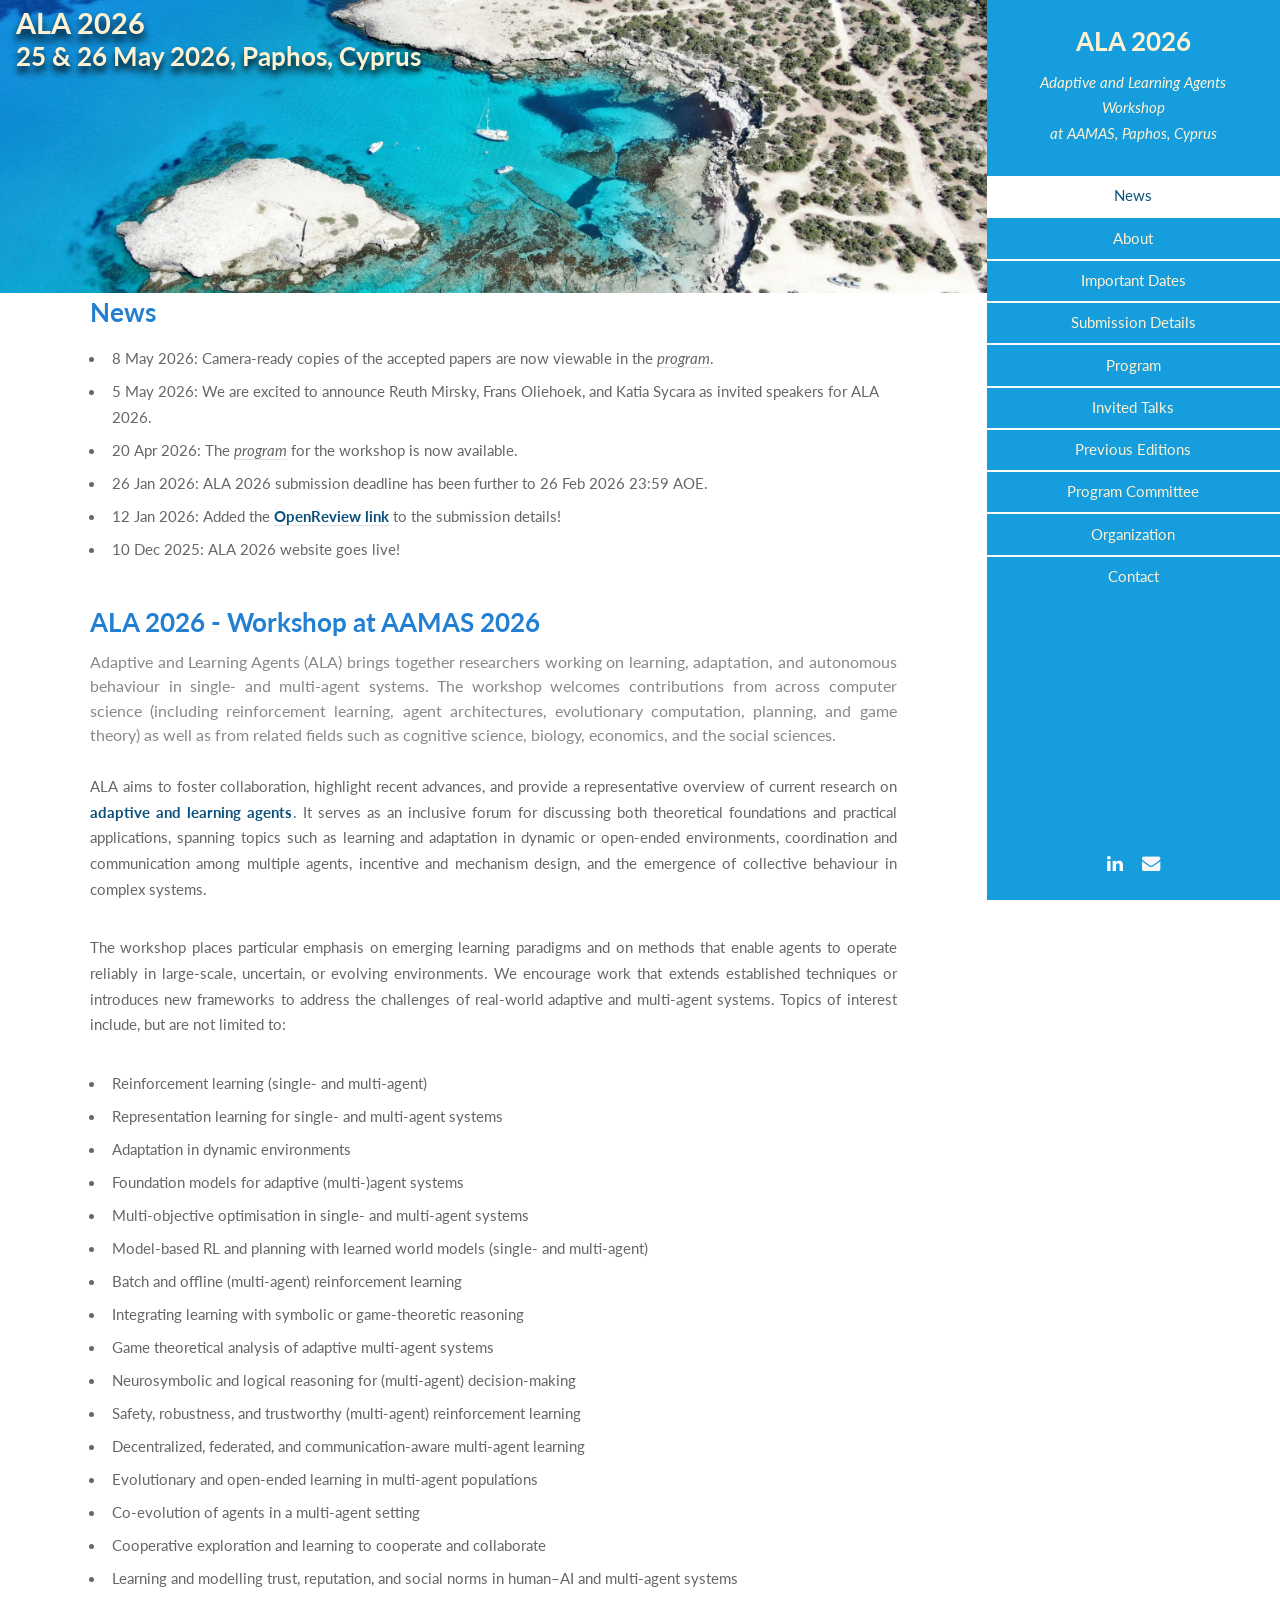
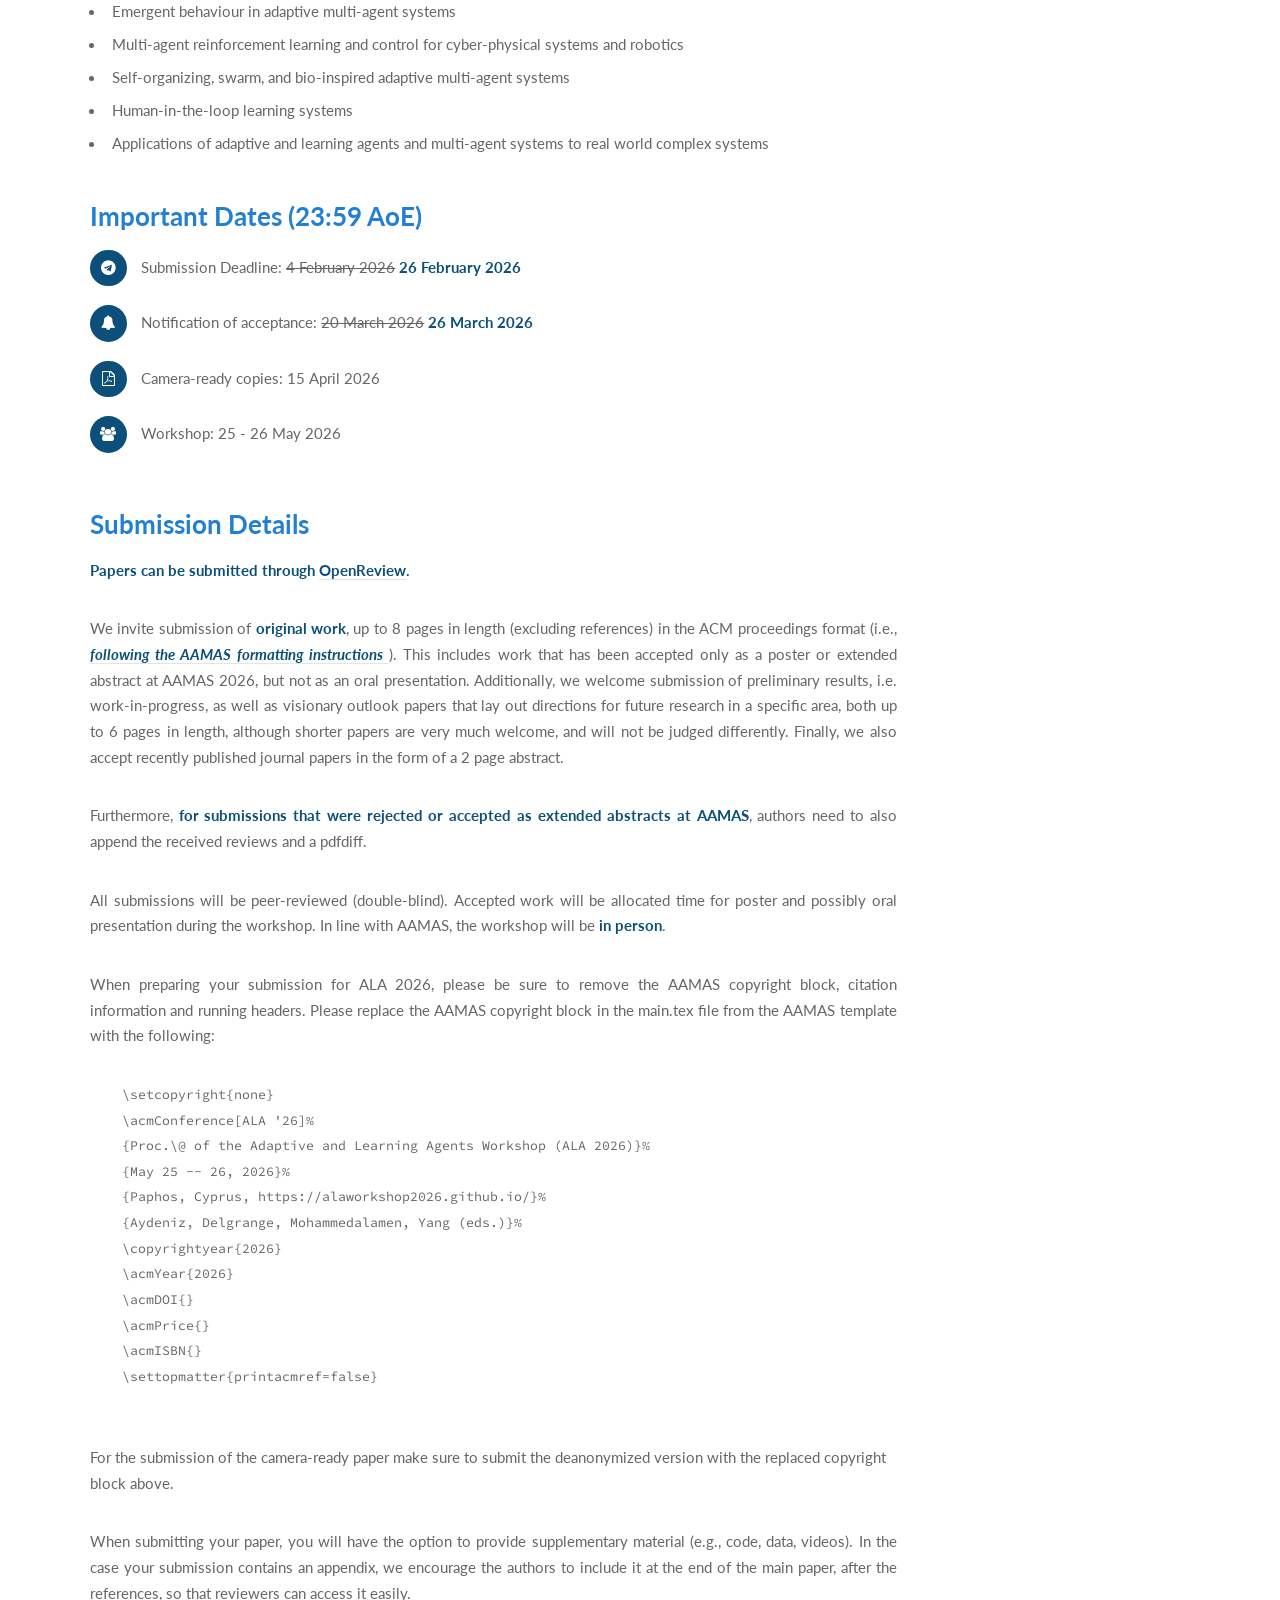
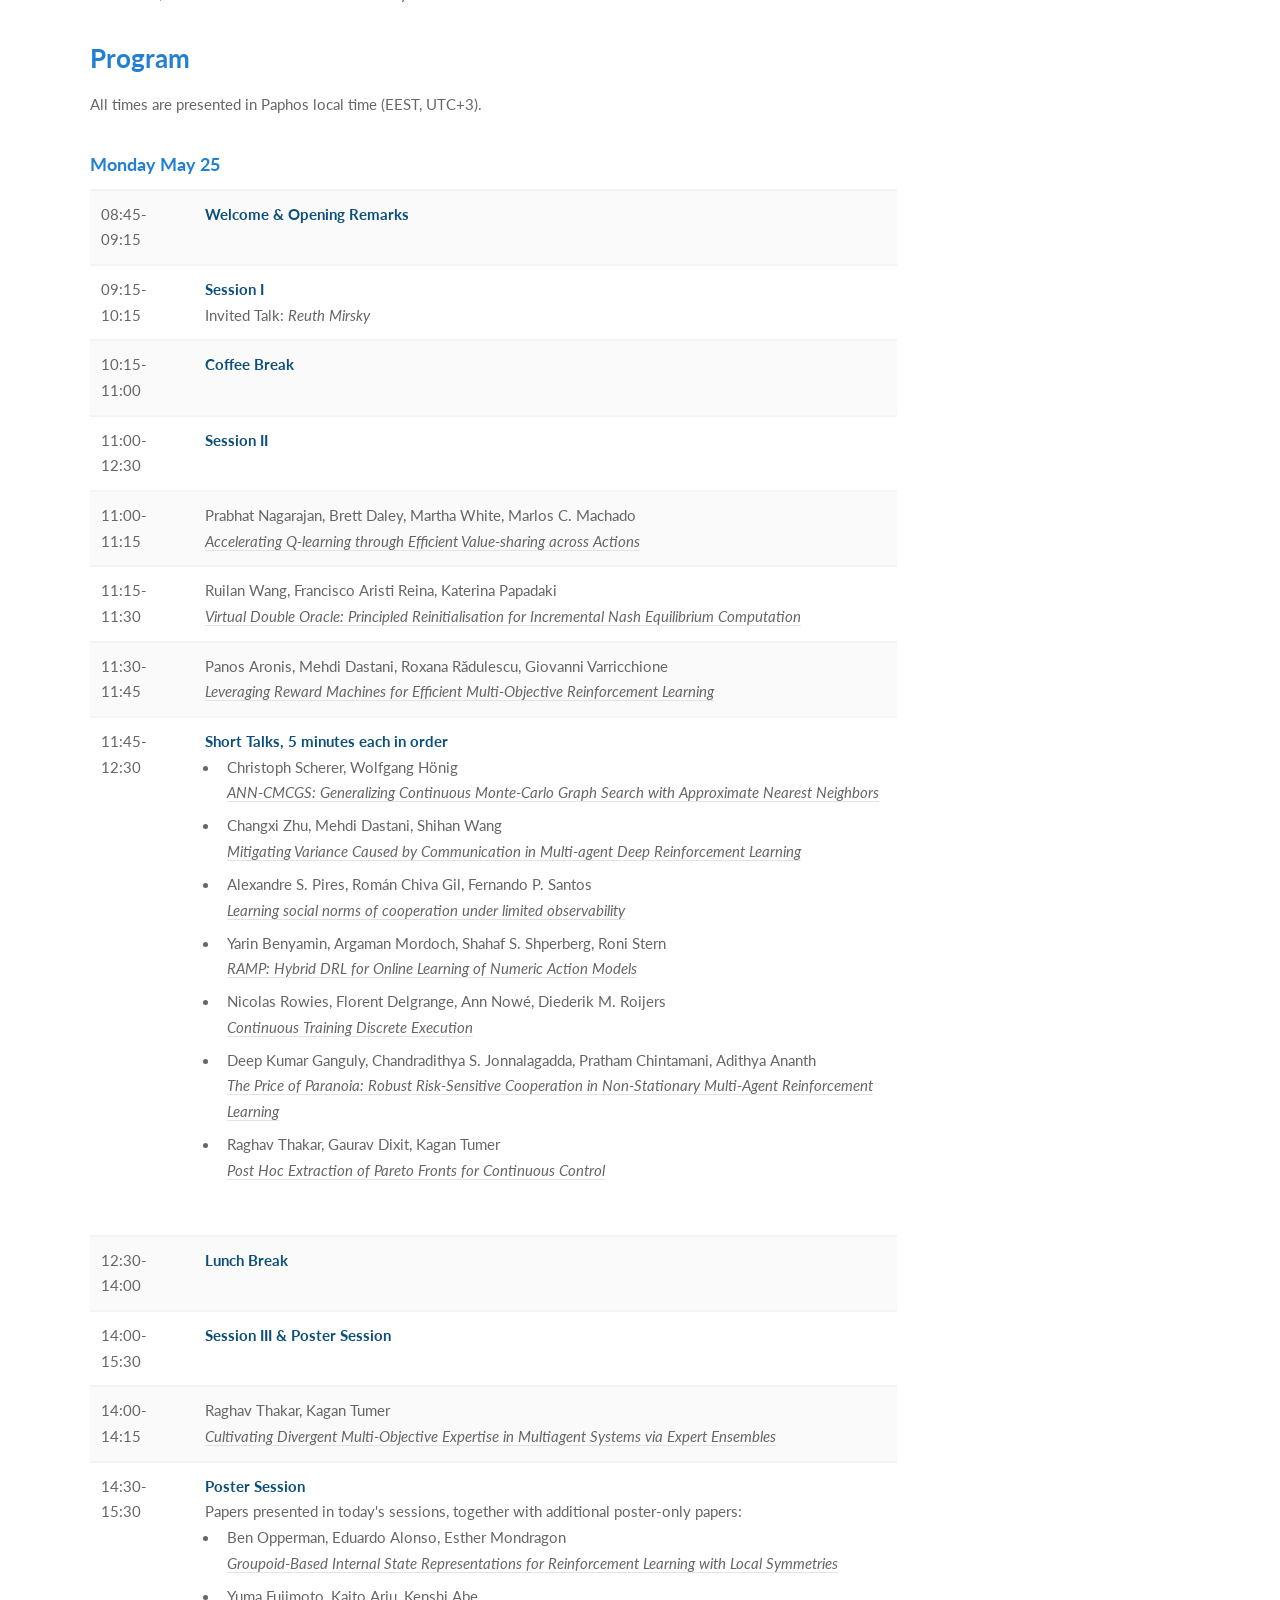
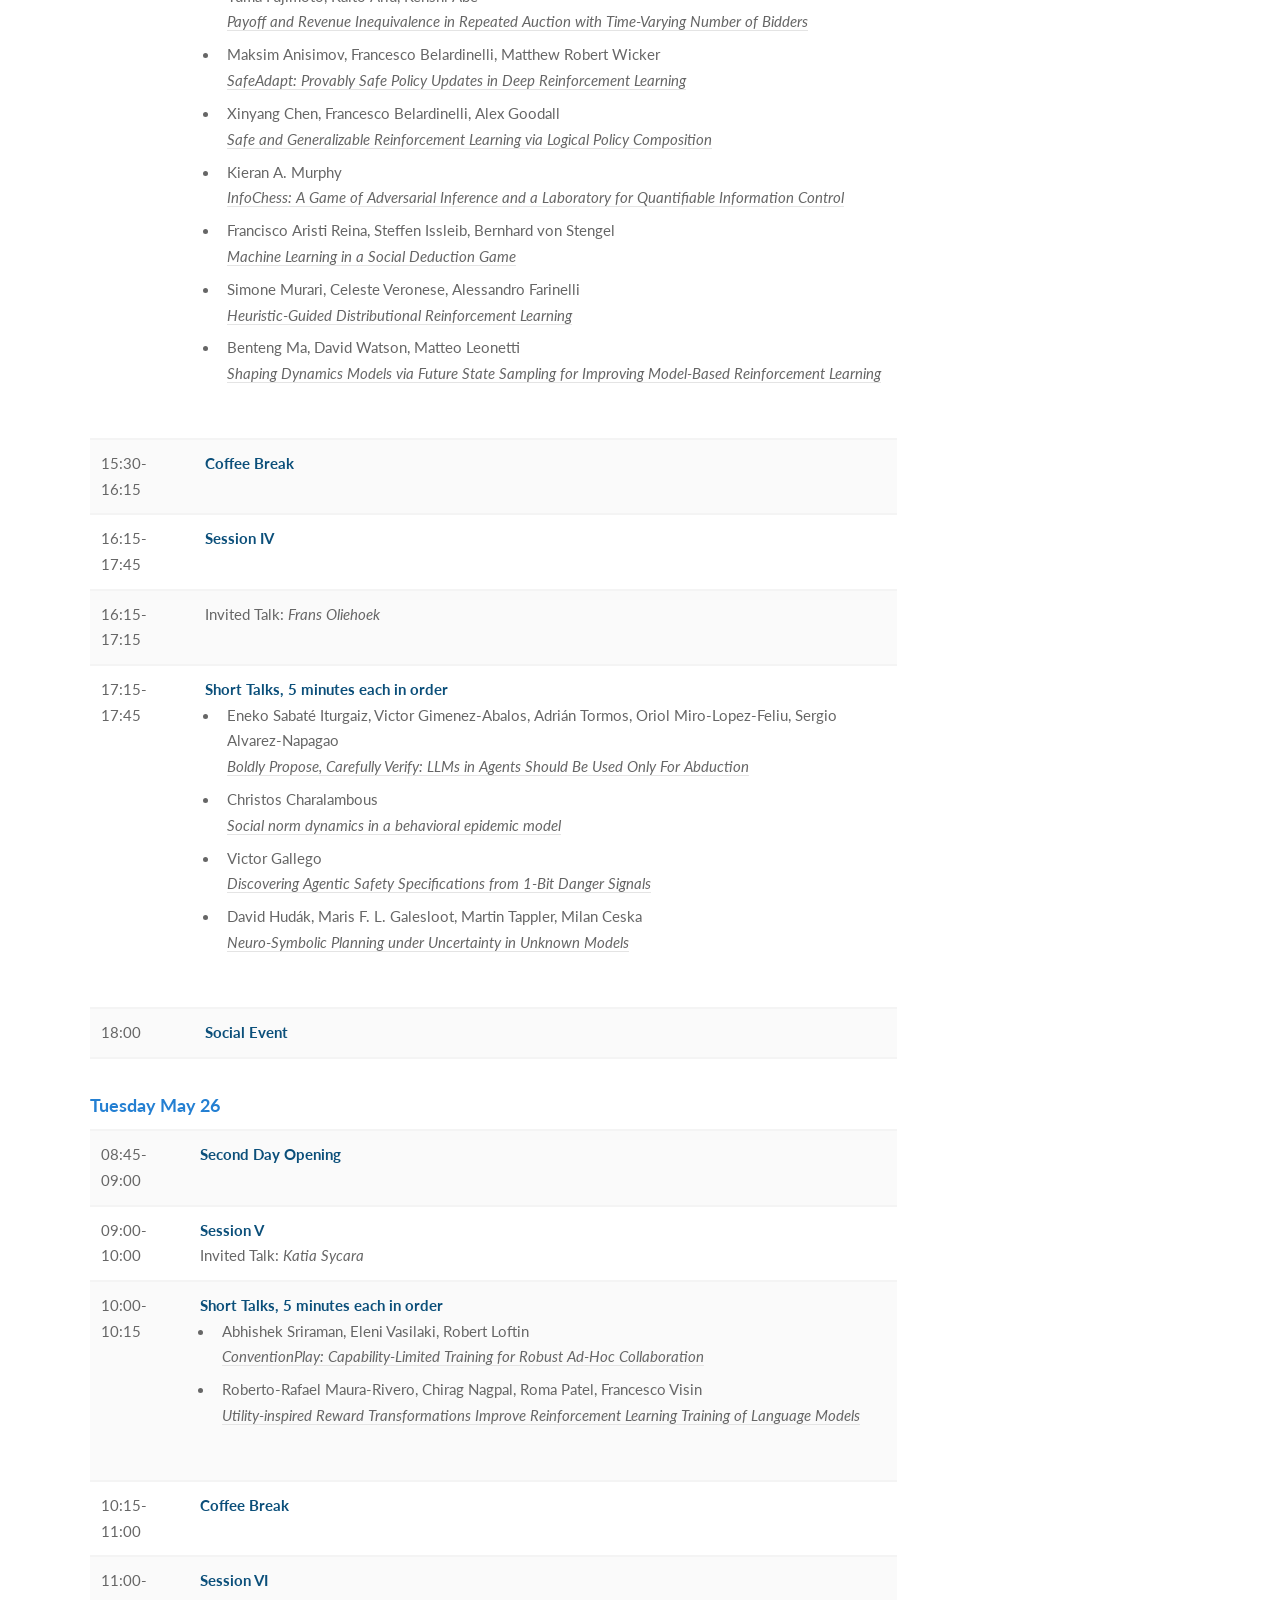
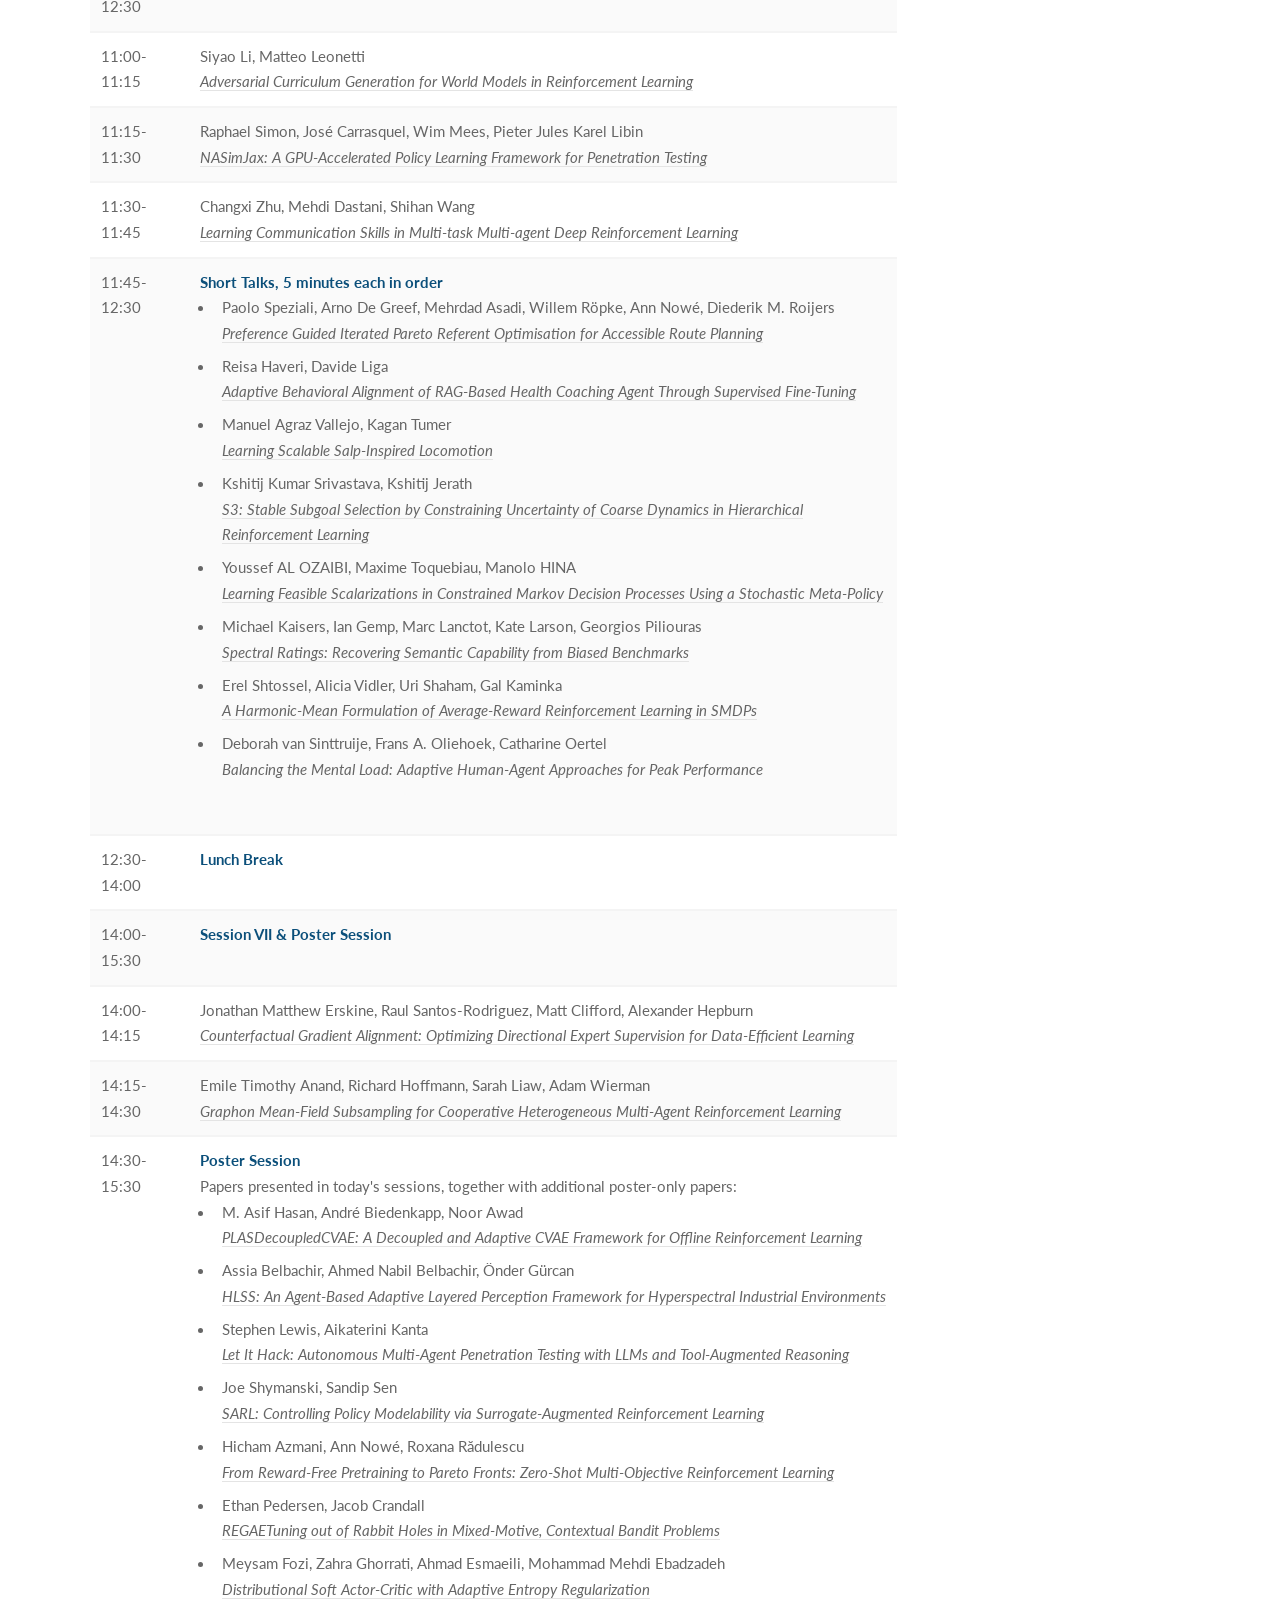
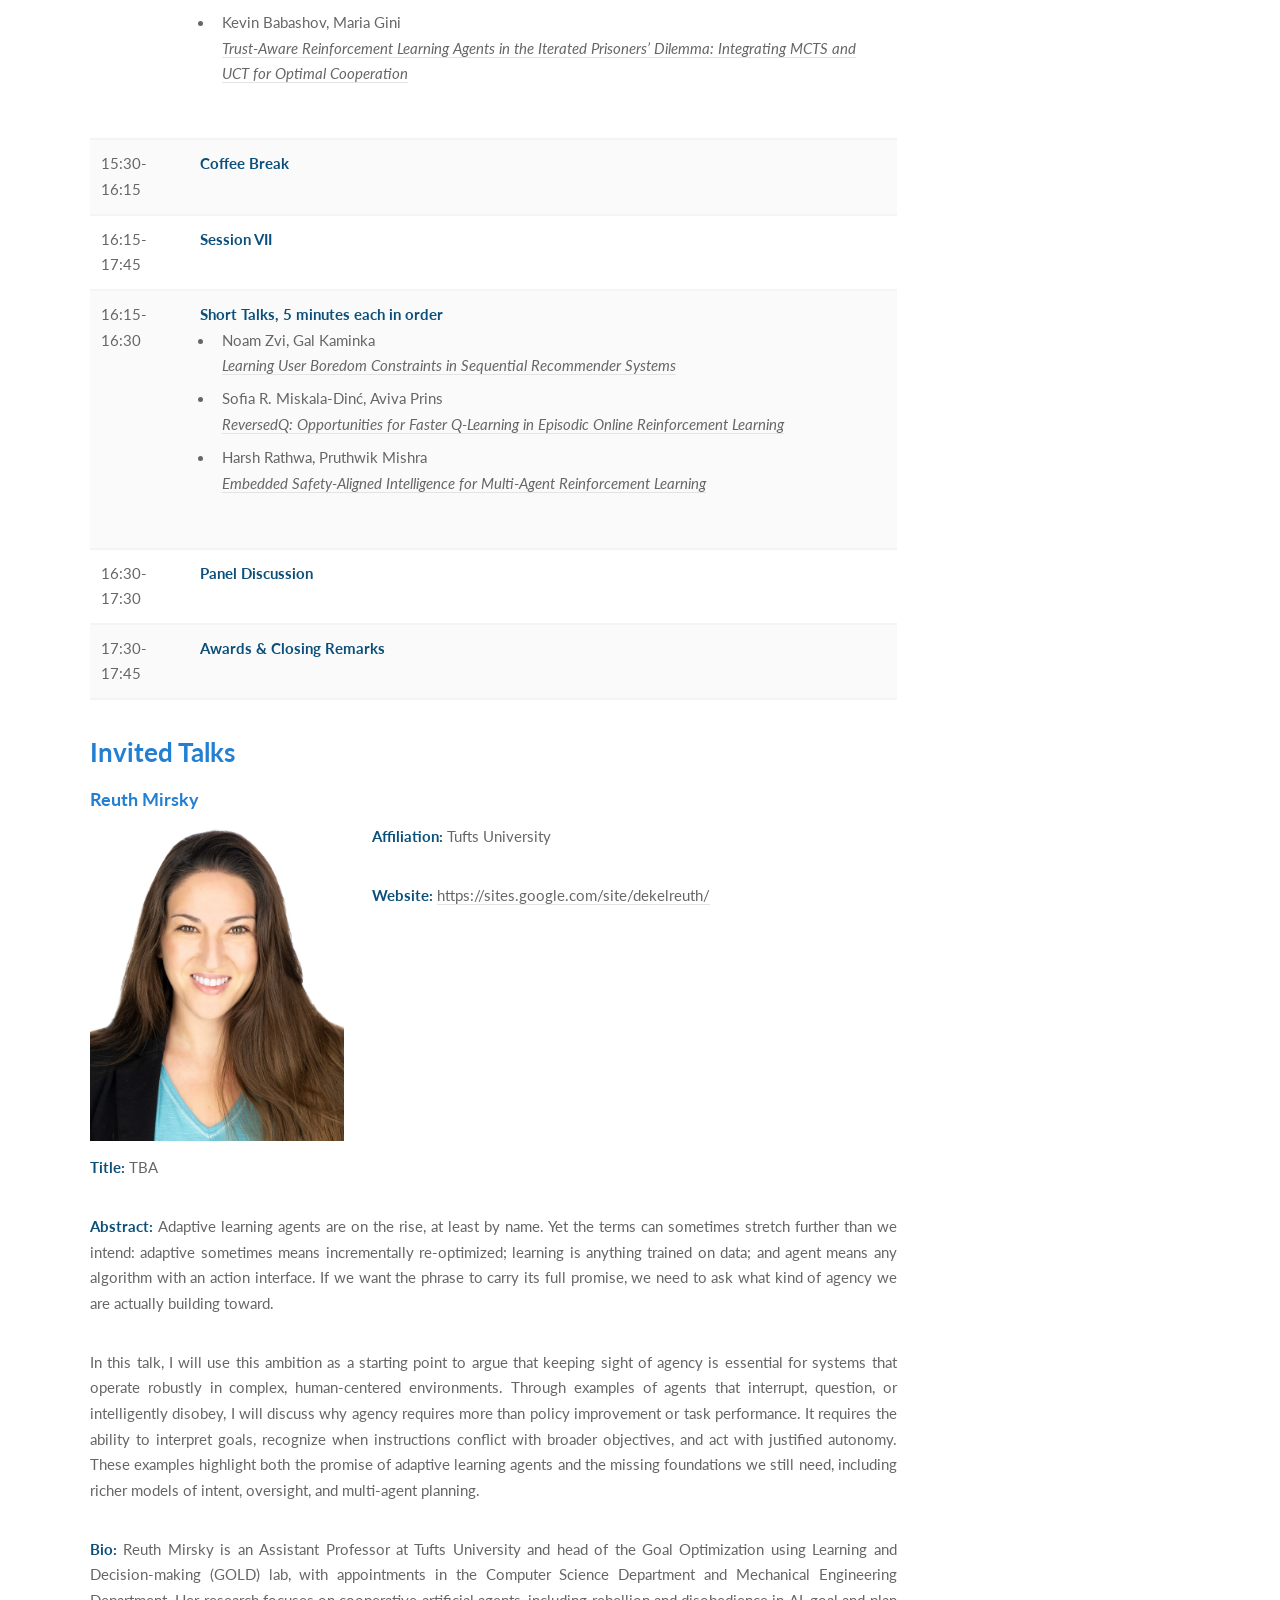
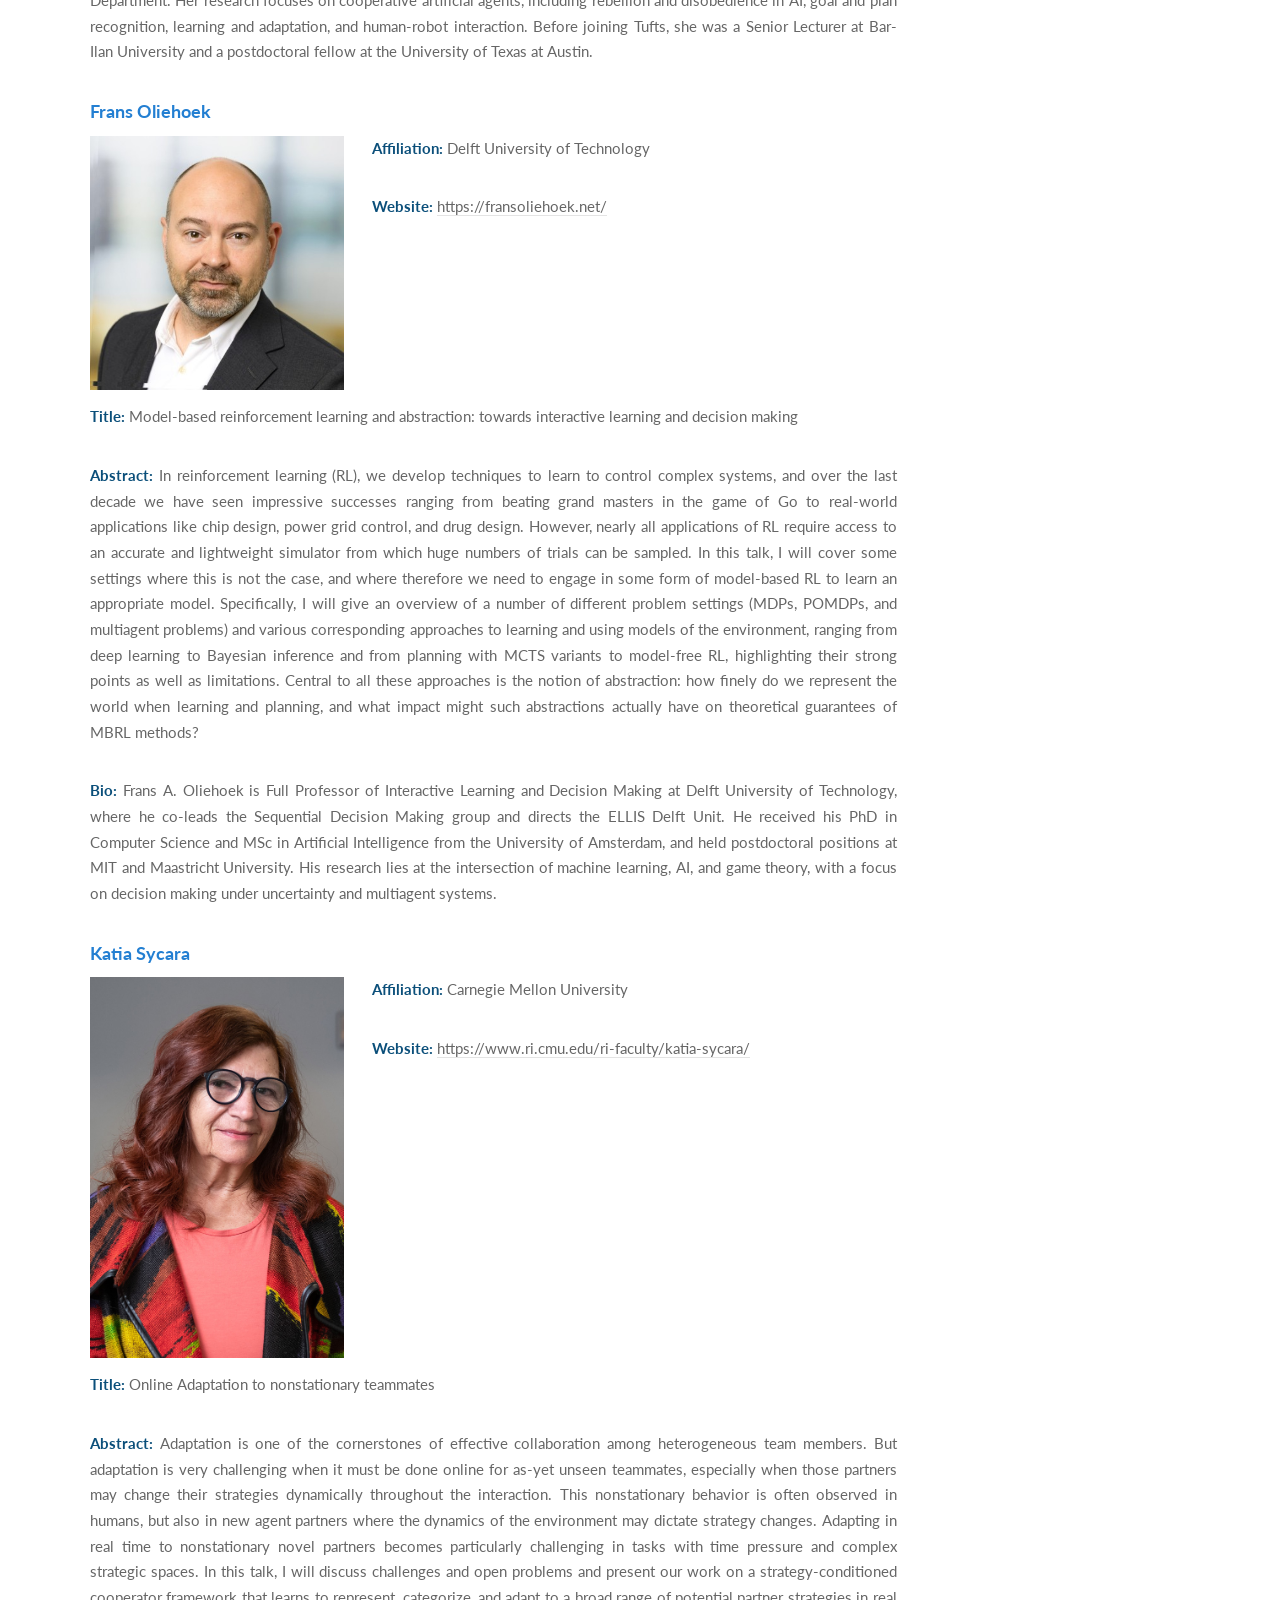
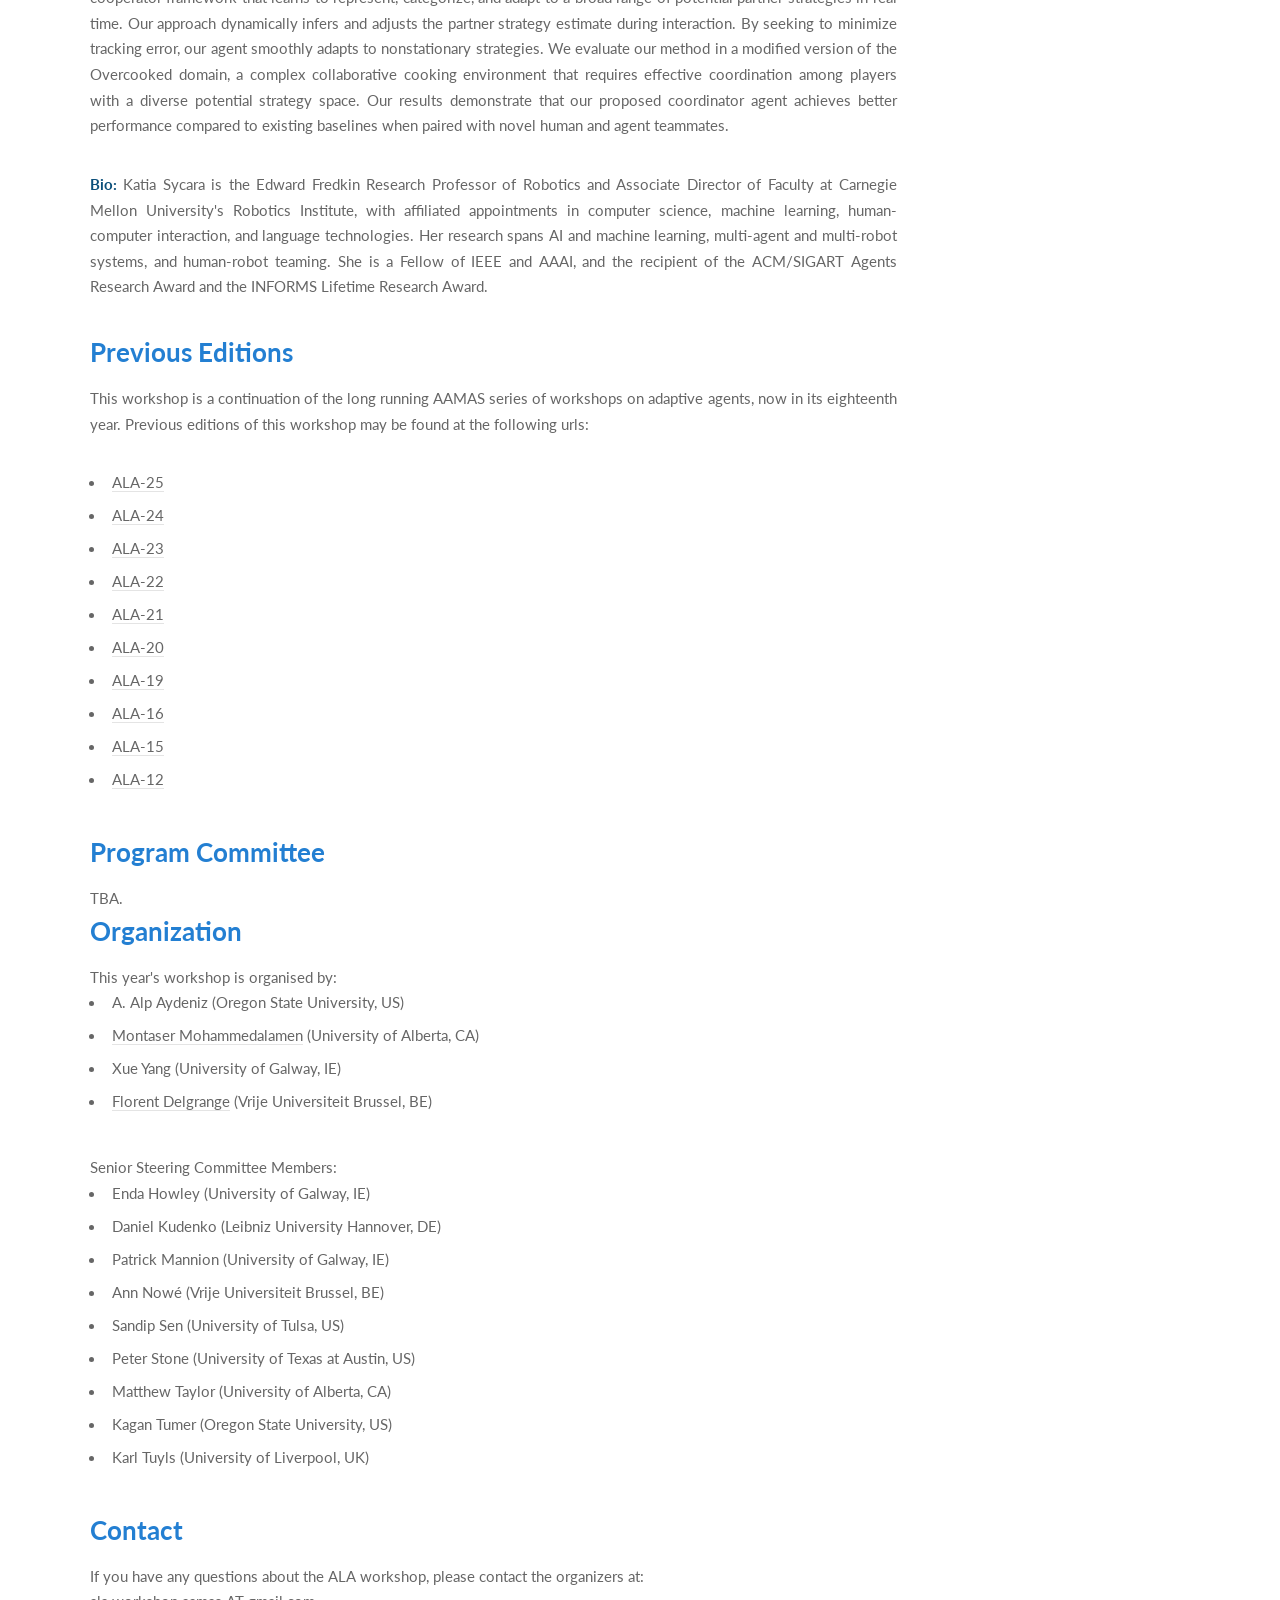
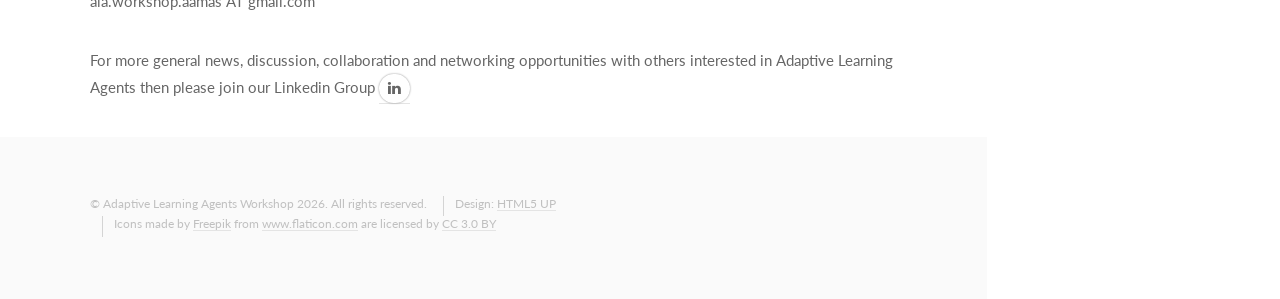
==== commit 53d70ad3: "Update Reuth Mirsky talk abstract" ====
--- a/index.html
+++ b/index.html
@@ -527,7 +527,8 @@
                         </div>
                     </div>
                     <p align="justify" class="title speaker-title"><b>Title:</b> TBA</p>
-                    <p align="justify" class="abstract speaker-abstract"><b>Abstract:</b> TBA</p>
+                    <p align="justify" class="abstract speaker-abstract"><b>Abstract:</b> Adaptive learning agents are on the rise, at least by name. Yet the terms can sometimes stretch further than we intend: adaptive sometimes means incrementally re-optimized; learning is anything trained on data; and agent means any algorithm with an action interface. If we want the phrase to carry its full promise, we need to ask what kind of agency we are actually building toward.</p>
+                    <p align="justify" class="abstract speaker-abstract">In this talk, I will use this ambition as a starting point to argue that keeping sight of agency is essential for systems that operate robustly in complex, human-centered environments. Through examples of agents that interrupt, question, or intelligently disobey, I will discuss why agency requires more than policy improvement or task performance. It requires the ability to interpret goals, recognize when instructions conflict with broader objectives, and act with justified autonomy. These examples highlight both the promise of adaptive learning agents and the missing foundations we still need, including richer models of intent, oversight, and multi-agent planning.</p>
                     <p align="justify" class="bio speaker-bio"><b>Bio:</b> Reuth Mirsky is an Assistant Professor at Tufts University and head of the Goal Optimization using Learning and Decision-making (GOLD) lab, with appointments in the Computer Science Department and Mechanical Engineering Department. Her research focuses on cooperative artificial agents, including rebellion and disobedience in AI, goal and plan recognition, learning and adaptation, and human-robot interaction. Before joining Tufts, she was a Senior Lecturer at Bar-Ilan University and a postdoctoral fellow at the University of Texas at Austin.</p>
                     <p class="entry-footer"></p>
 
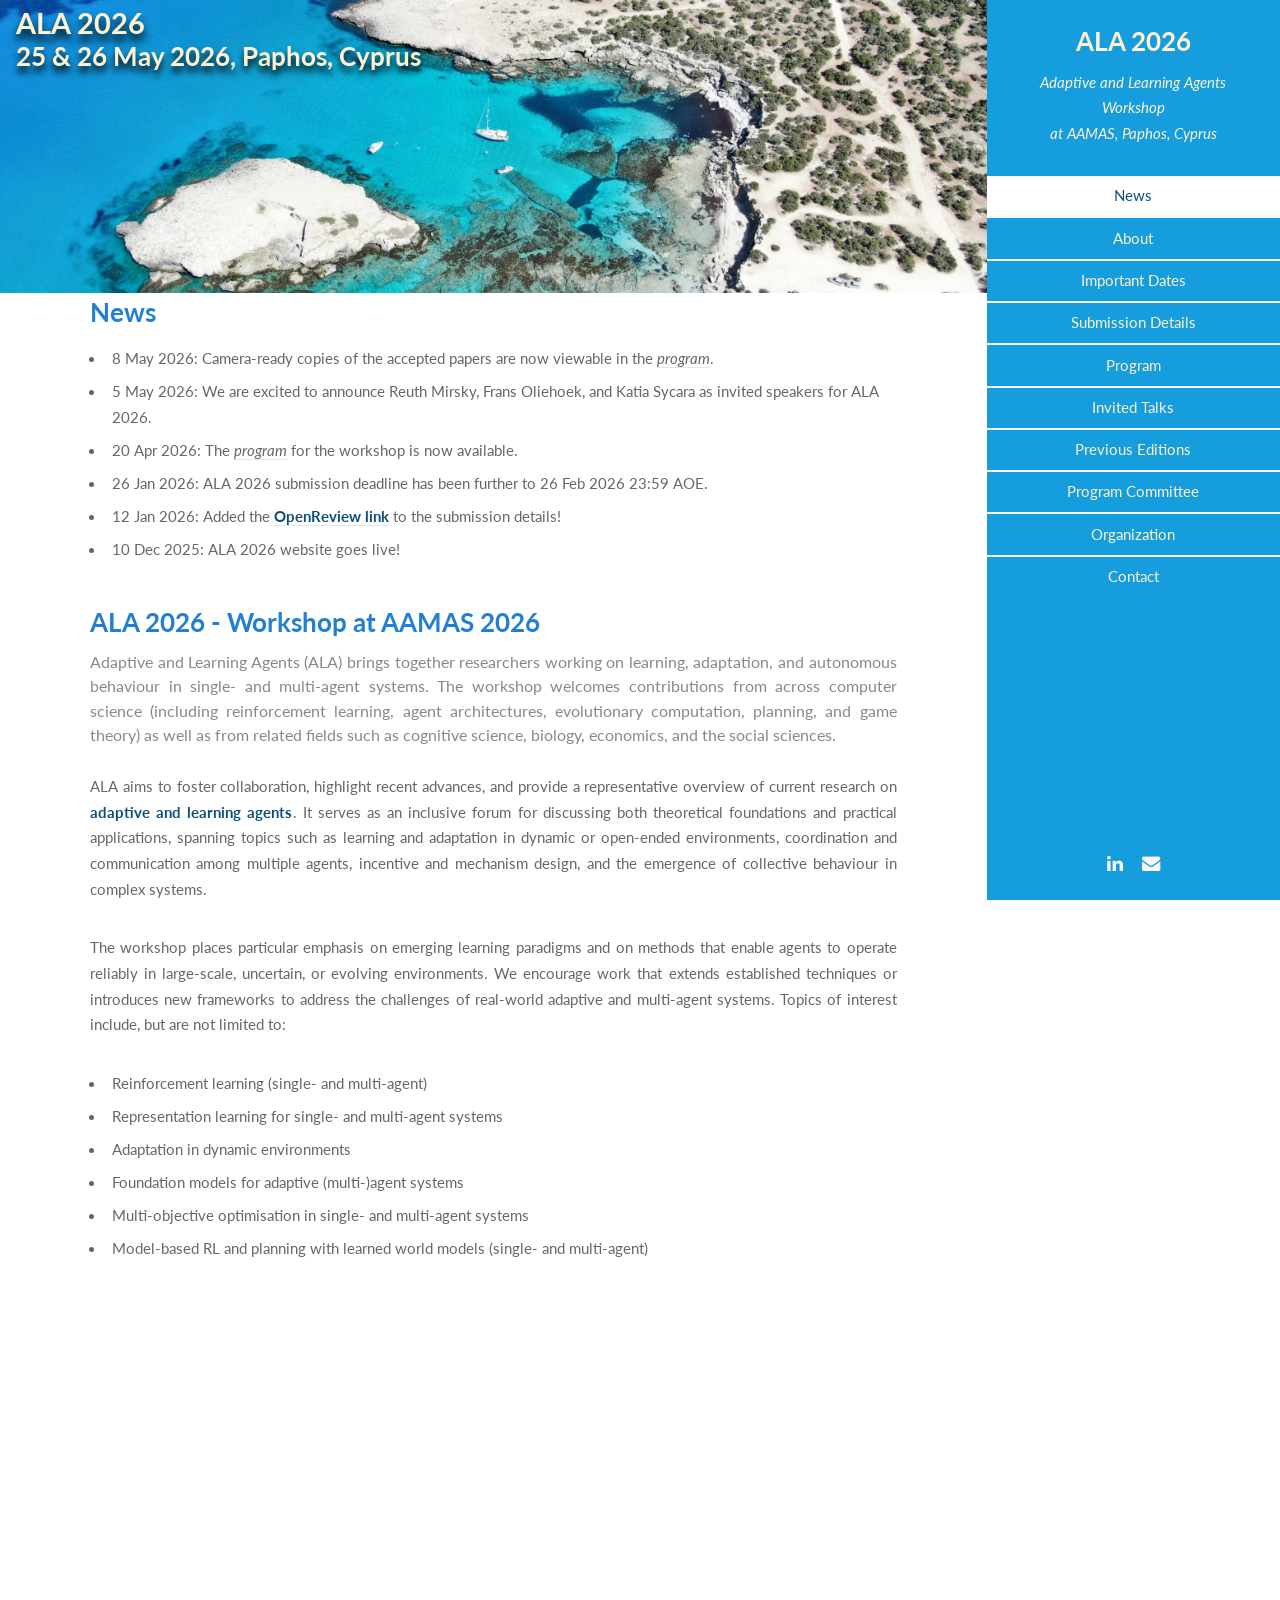
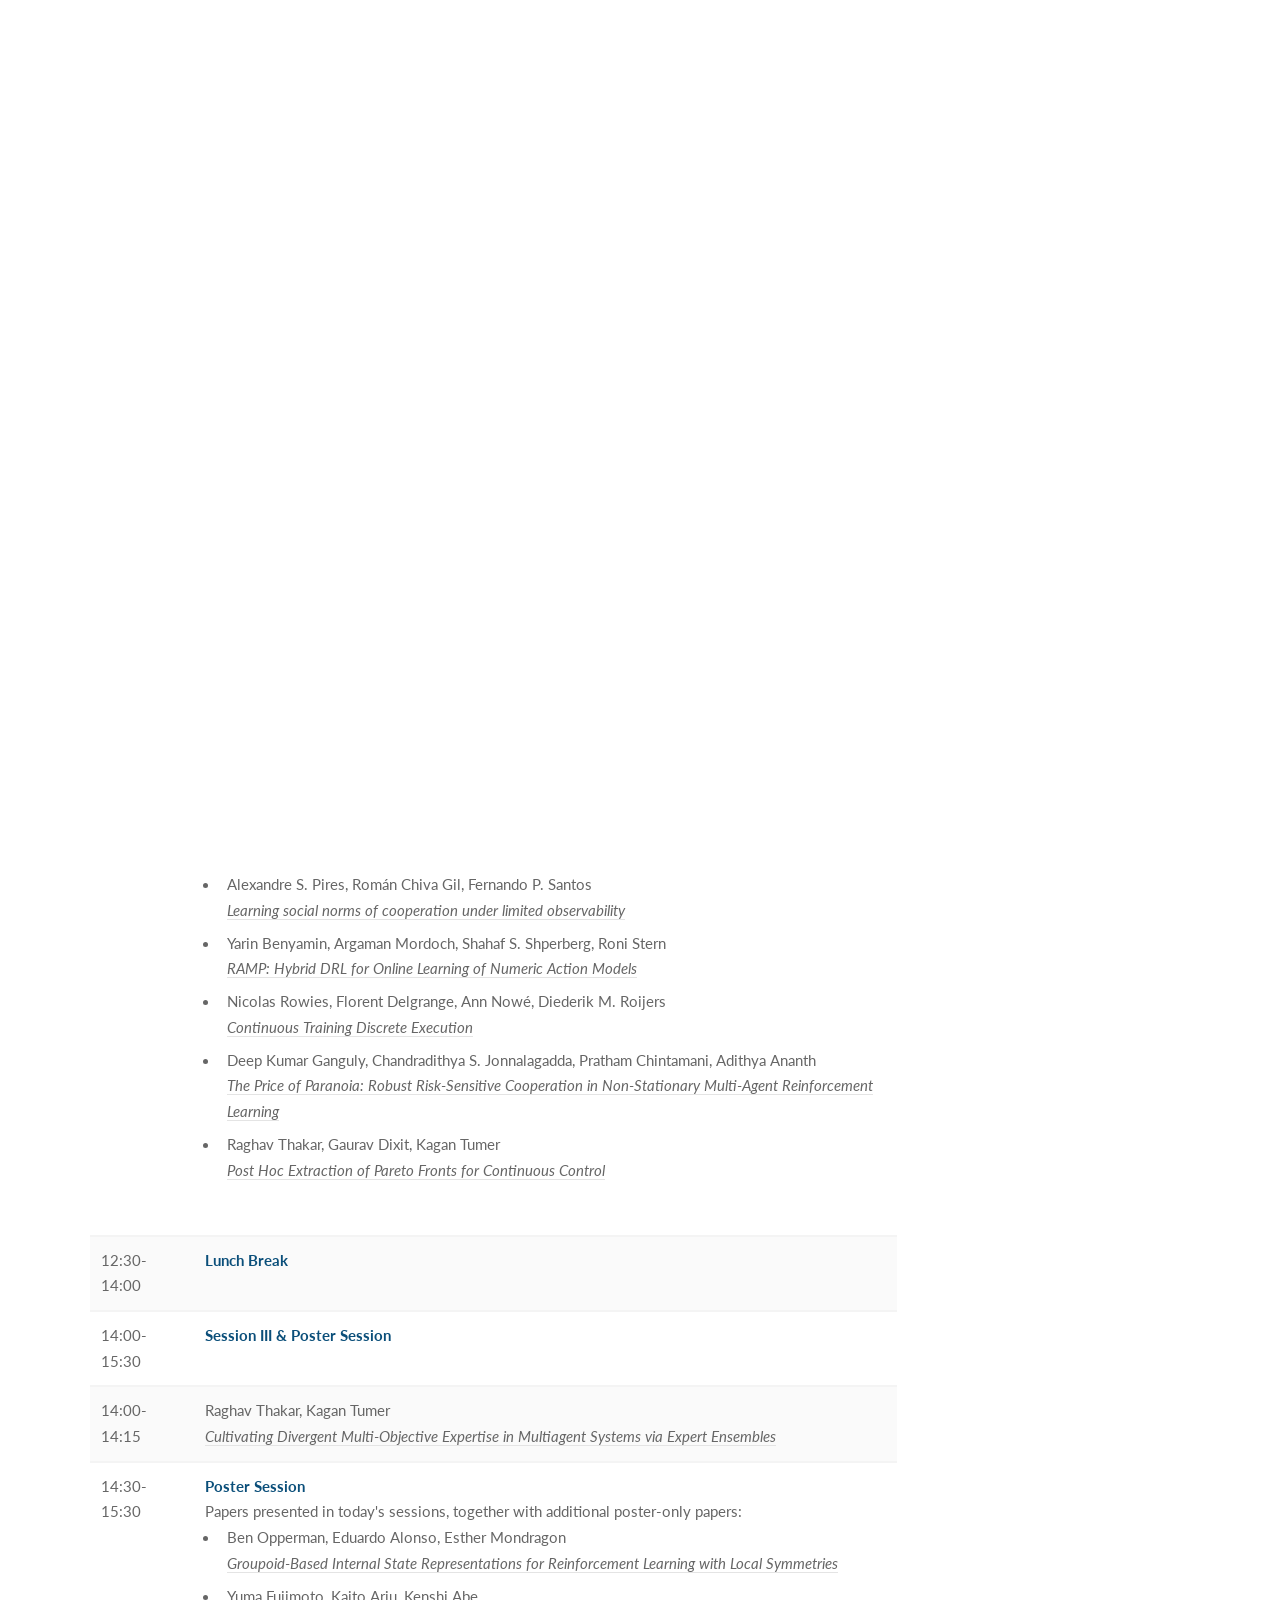
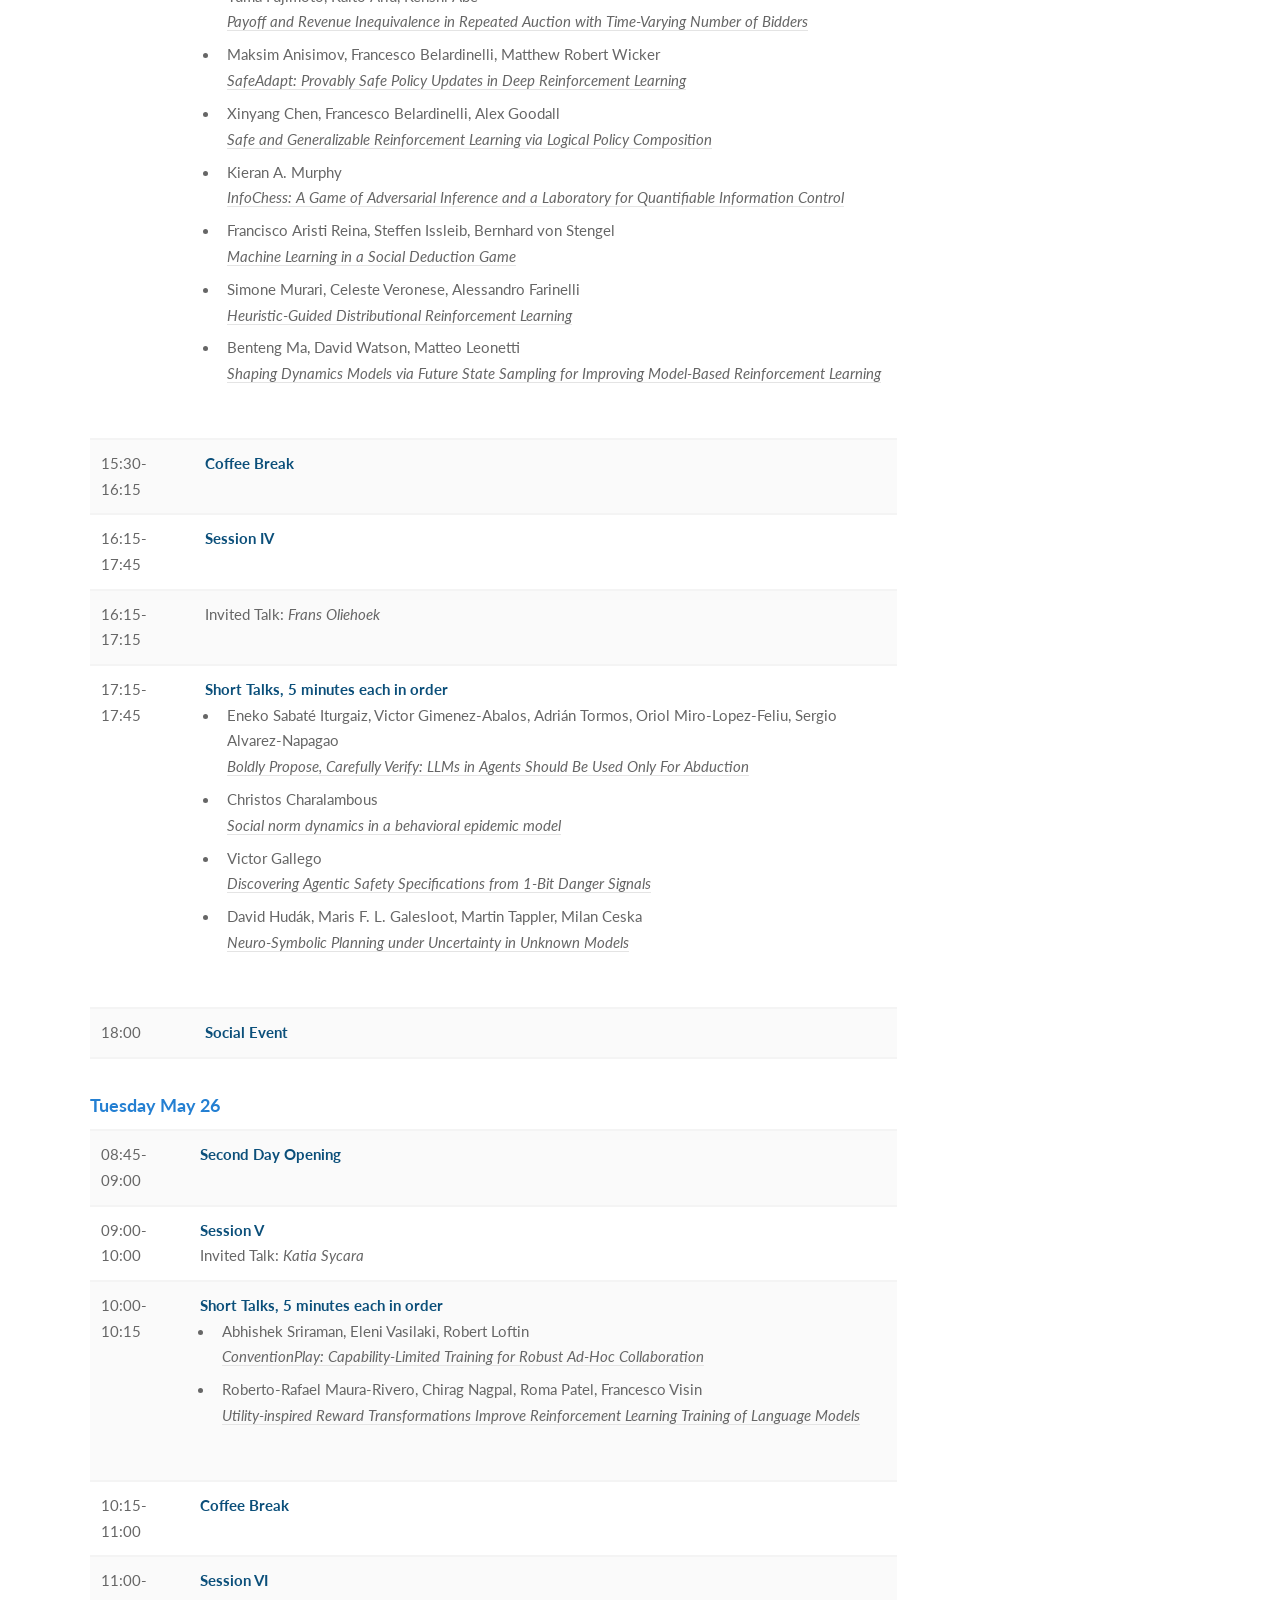
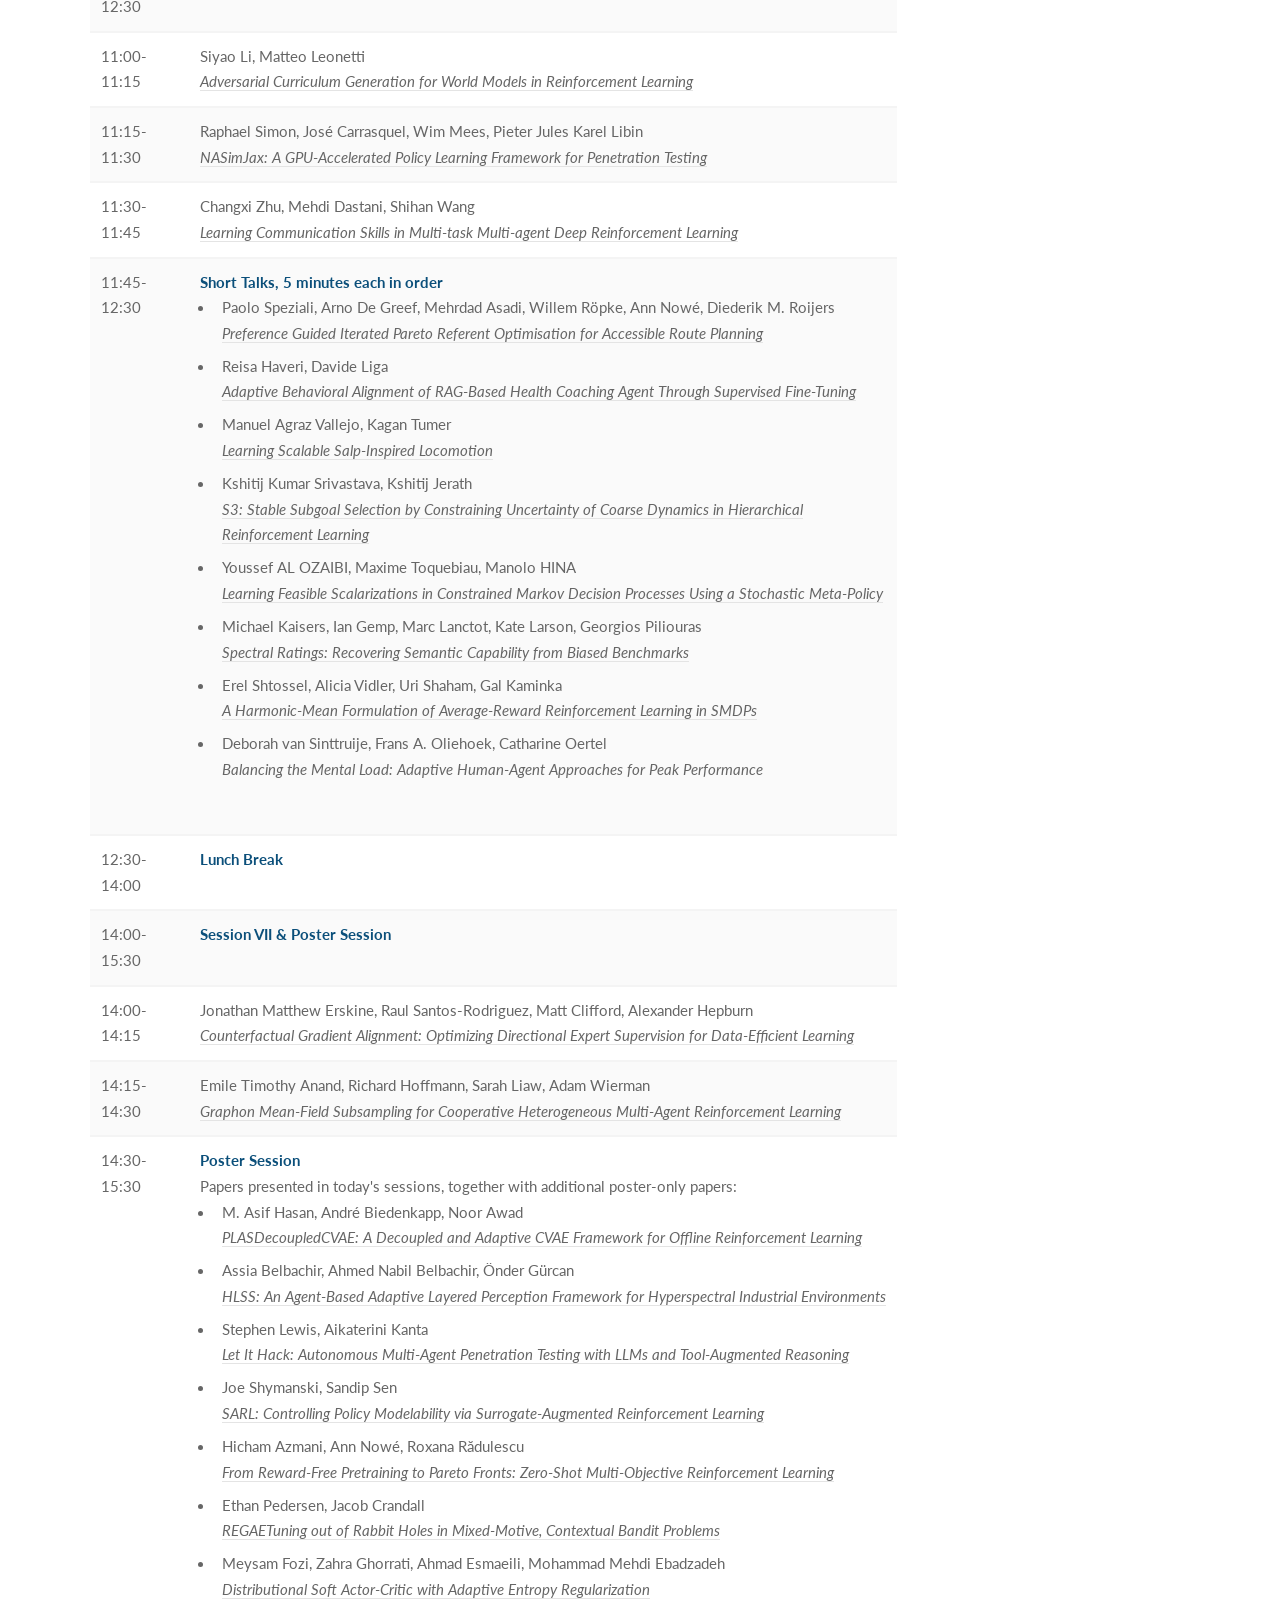
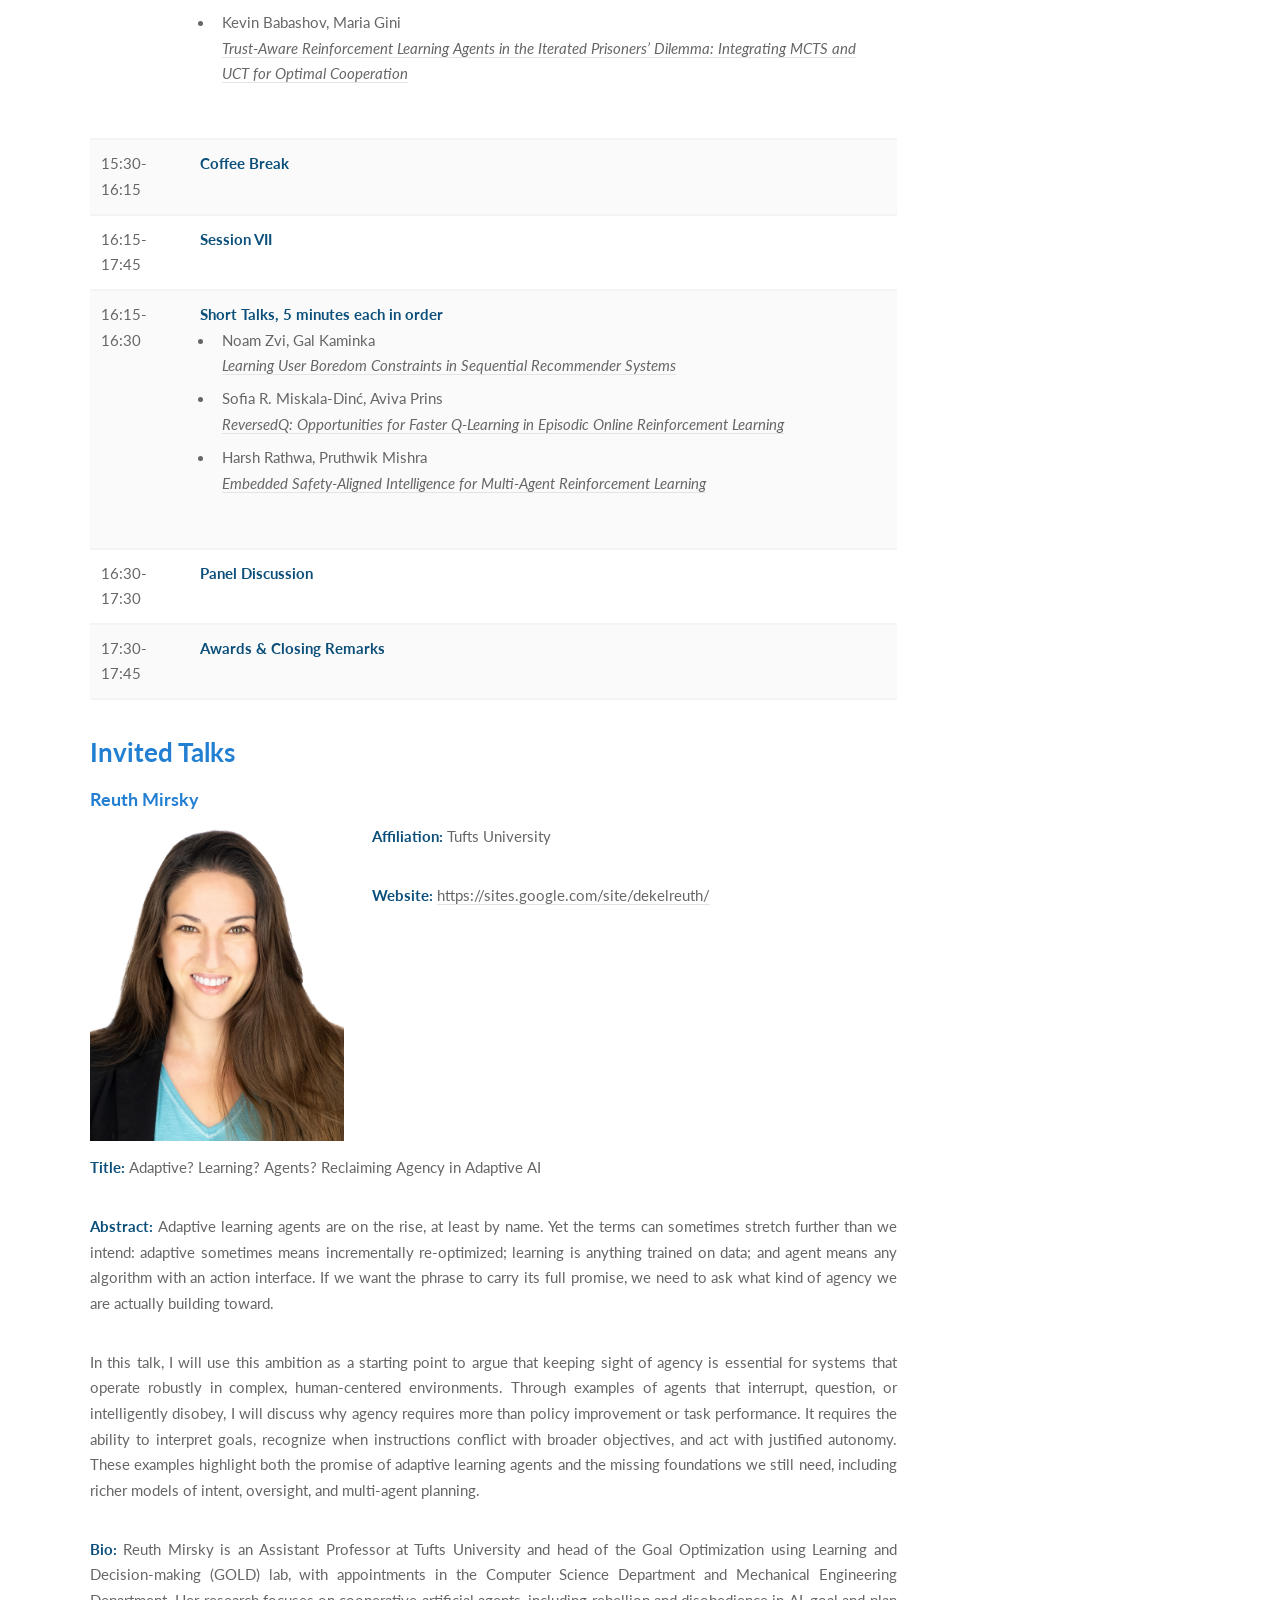
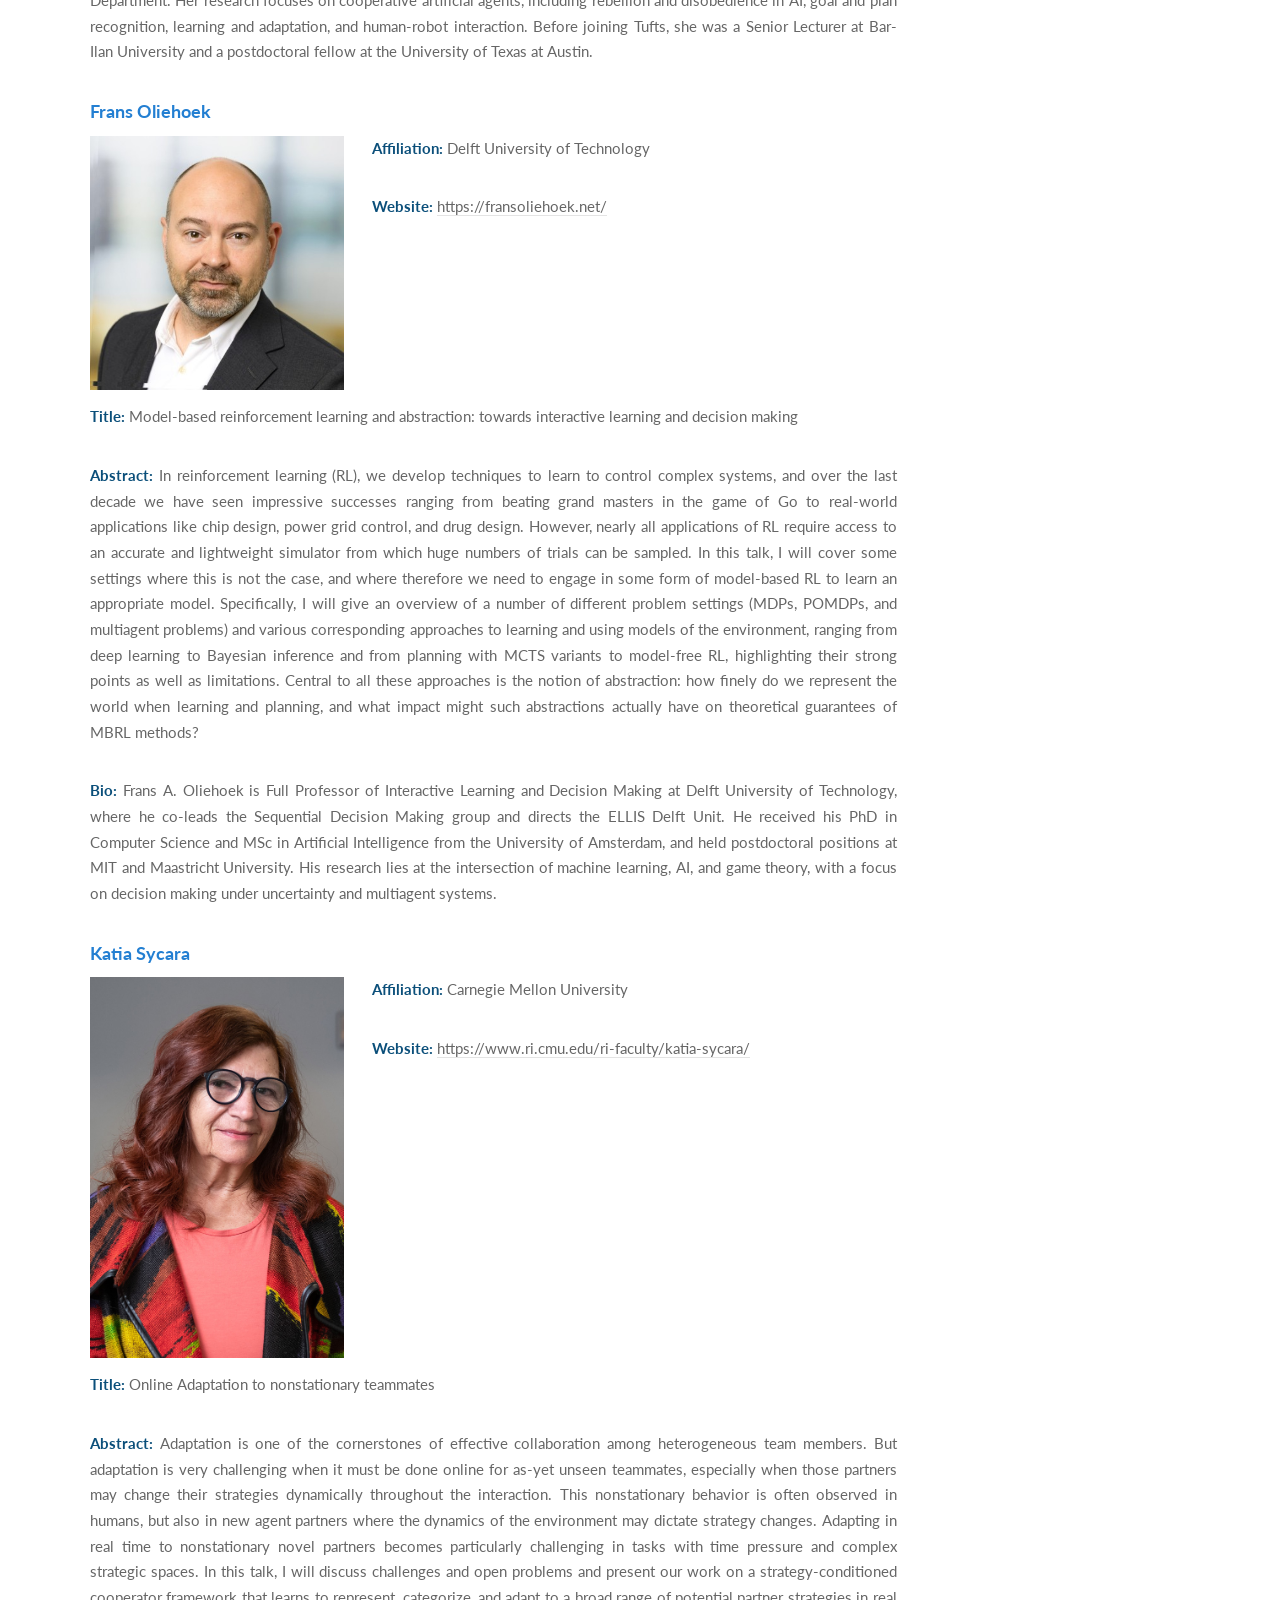
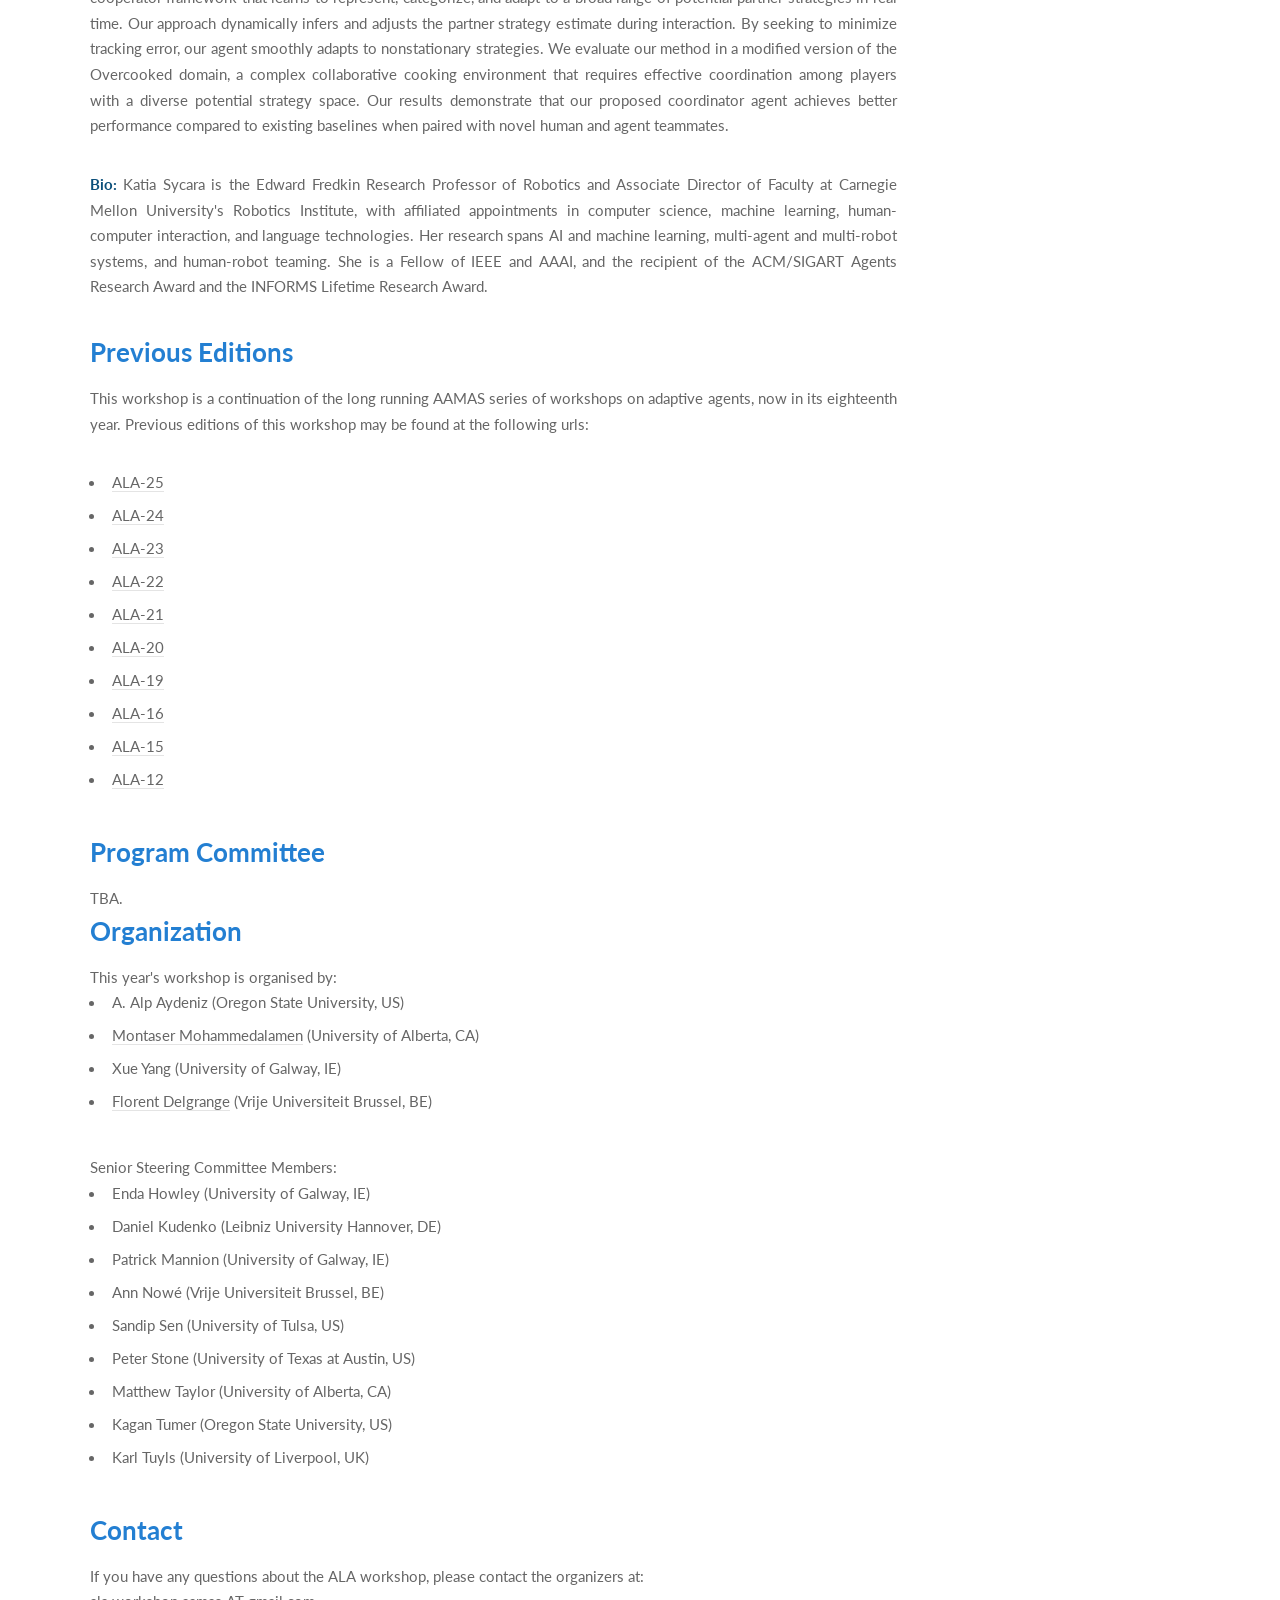
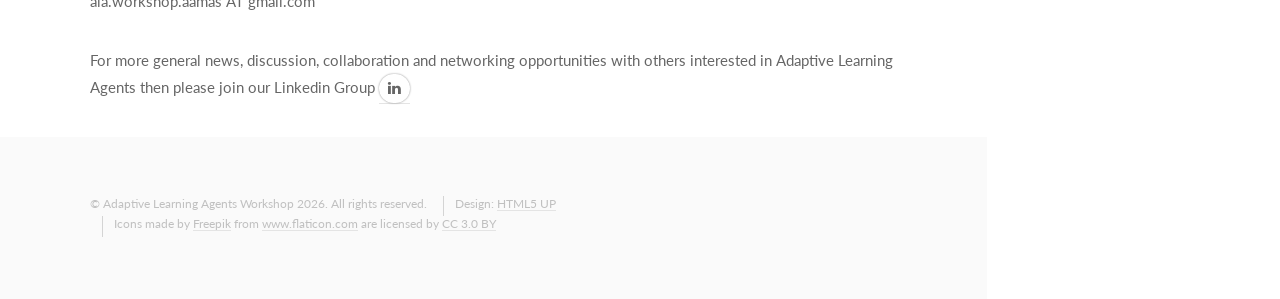
==== commit 2bef729f: "Update Reuth Mirsky talk title" ====
--- a/index.html
+++ b/index.html
@@ -526,7 +526,7 @@
                             </div>
                         </div>
                     </div>
-                    <p align="justify" class="title speaker-title"><b>Title:</b> TBA</p>
+                    <p align="justify" class="title speaker-title"><b>Title:</b> Adaptive? Learning? Agents? Reclaiming Agency in Adaptive AI</p>
                     <p align="justify" class="abstract speaker-abstract"><b>Abstract:</b> Adaptive learning agents are on the rise, at least by name. Yet the terms can sometimes stretch further than we intend: adaptive sometimes means incrementally re-optimized; learning is anything trained on data; and agent means any algorithm with an action interface. If we want the phrase to carry its full promise, we need to ask what kind of agency we are actually building toward.</p>
                     <p align="justify" class="abstract speaker-abstract">In this talk, I will use this ambition as a starting point to argue that keeping sight of agency is essential for systems that operate robustly in complex, human-centered environments. Through examples of agents that interrupt, question, or intelligently disobey, I will discuss why agency requires more than policy improvement or task performance. It requires the ability to interpret goals, recognize when instructions conflict with broader objectives, and act with justified autonomy. These examples highlight both the promise of adaptive learning agents and the missing foundations we still need, including richer models of intent, oversight, and multi-agent planning.</p>
                     <p align="justify" class="bio speaker-bio"><b>Bio:</b> Reuth Mirsky is an Assistant Professor at Tufts University and head of the Goal Optimization using Learning and Decision-making (GOLD) lab, with appointments in the Computer Science Department and Mechanical Engineering Department. Her research focuses on cooperative artificial agents, including rebellion and disobedience in AI, goal and plan recognition, learning and adaptation, and human-robot interaction. Before joining Tufts, she was a Senior Lecturer at Bar-Ilan University and a postdoctoral fellow at the University of Texas at Austin.</p>
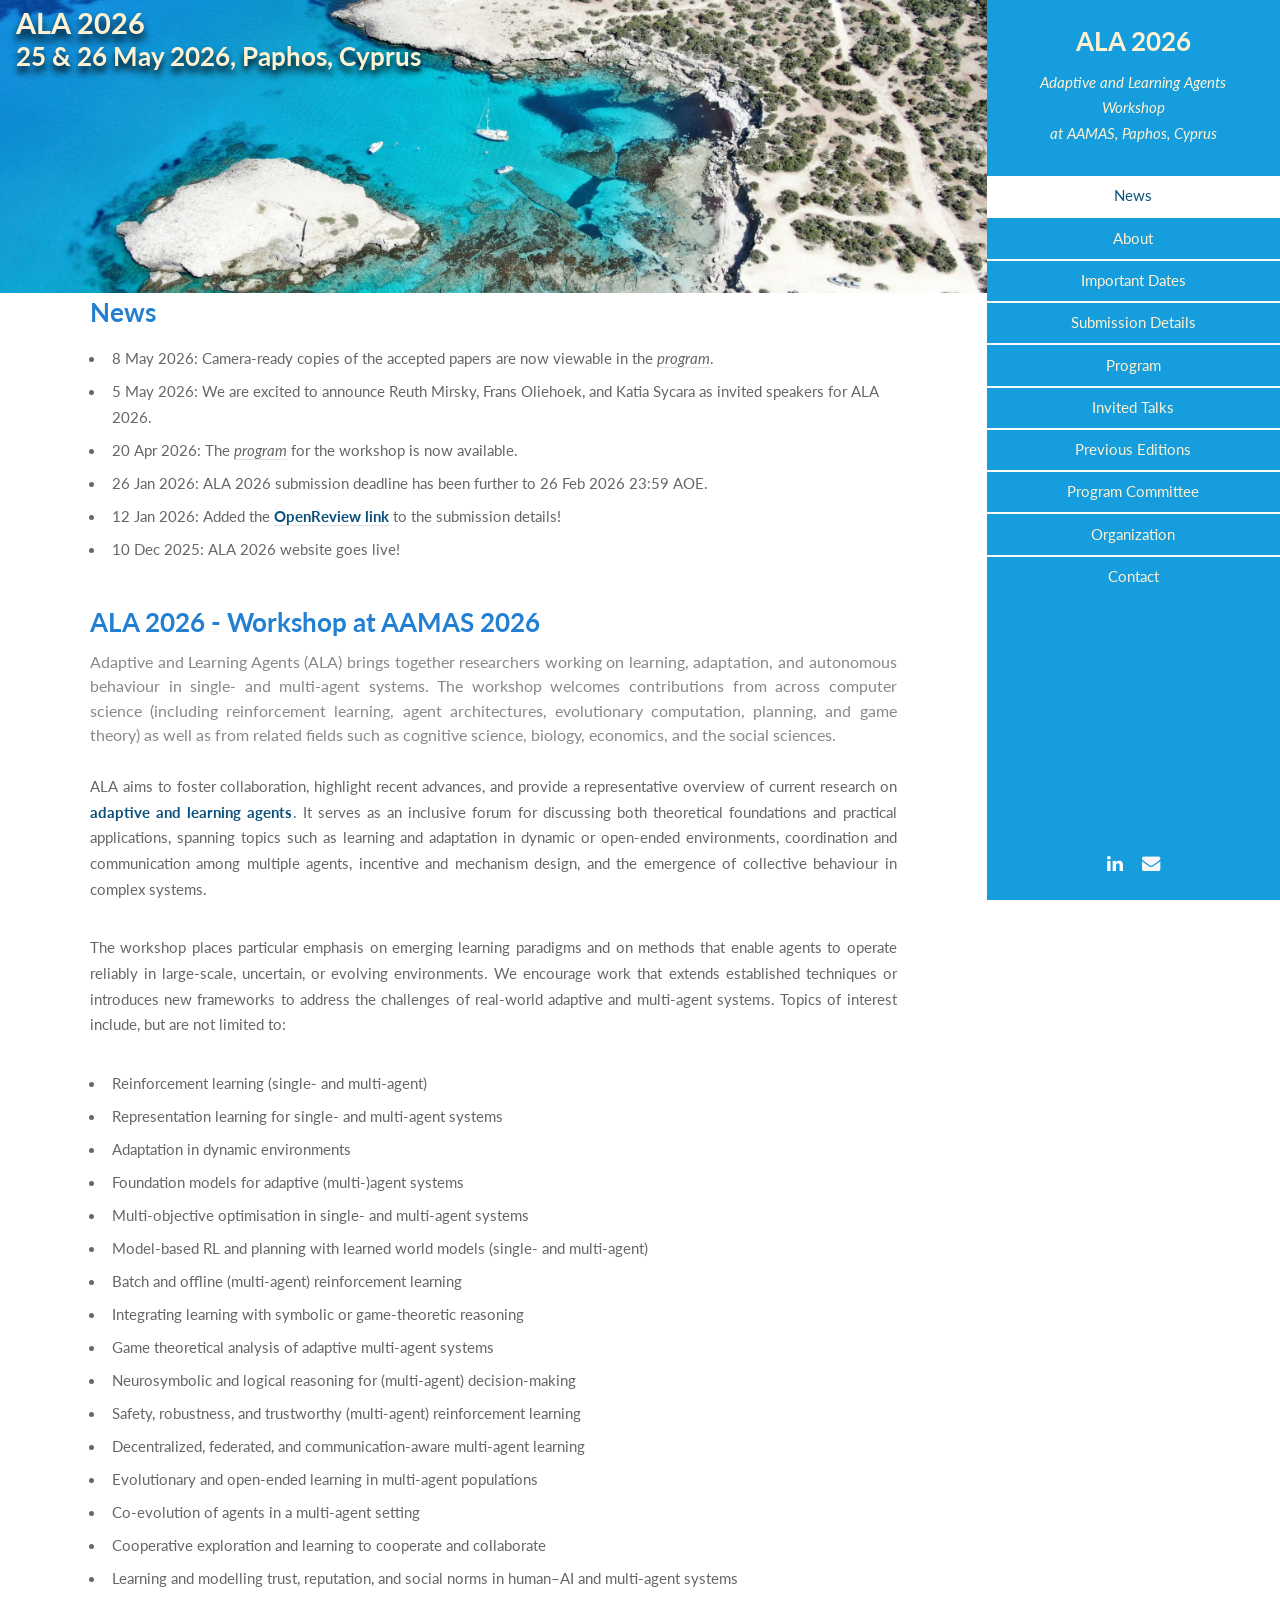
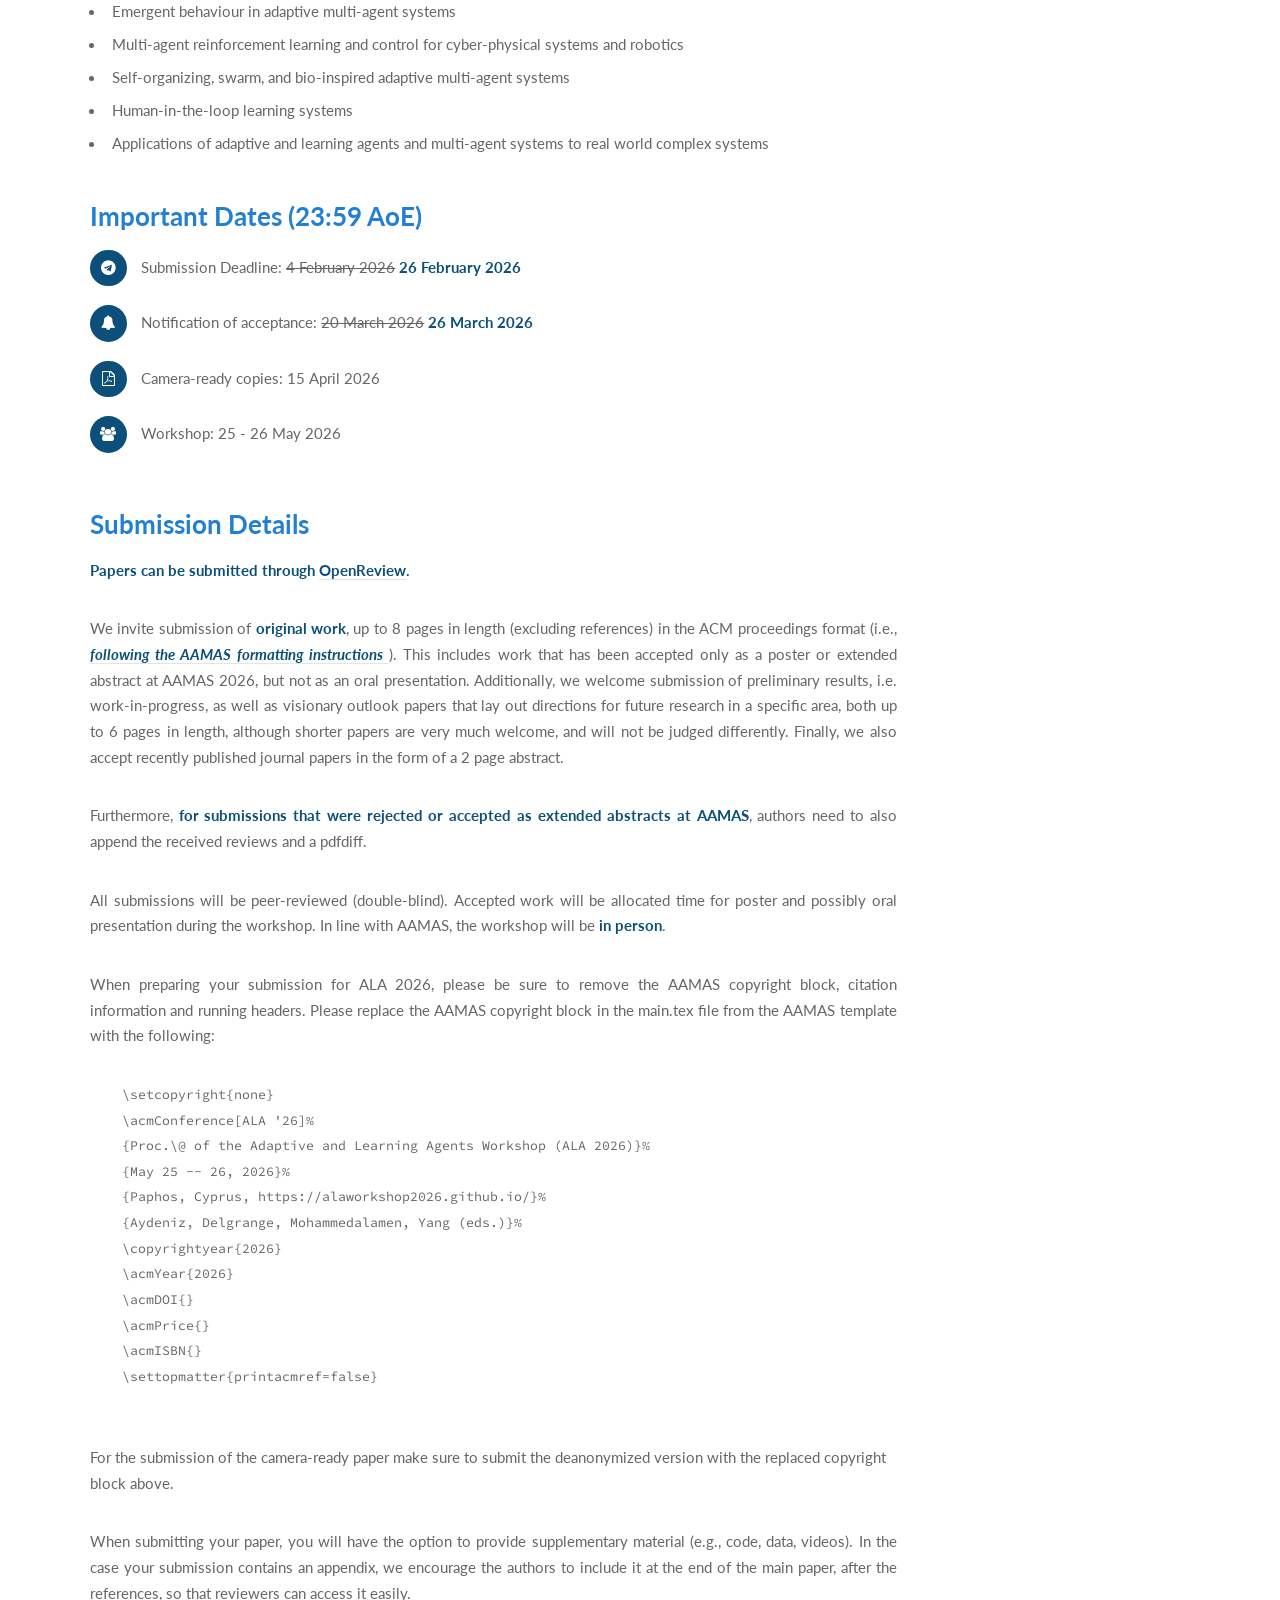
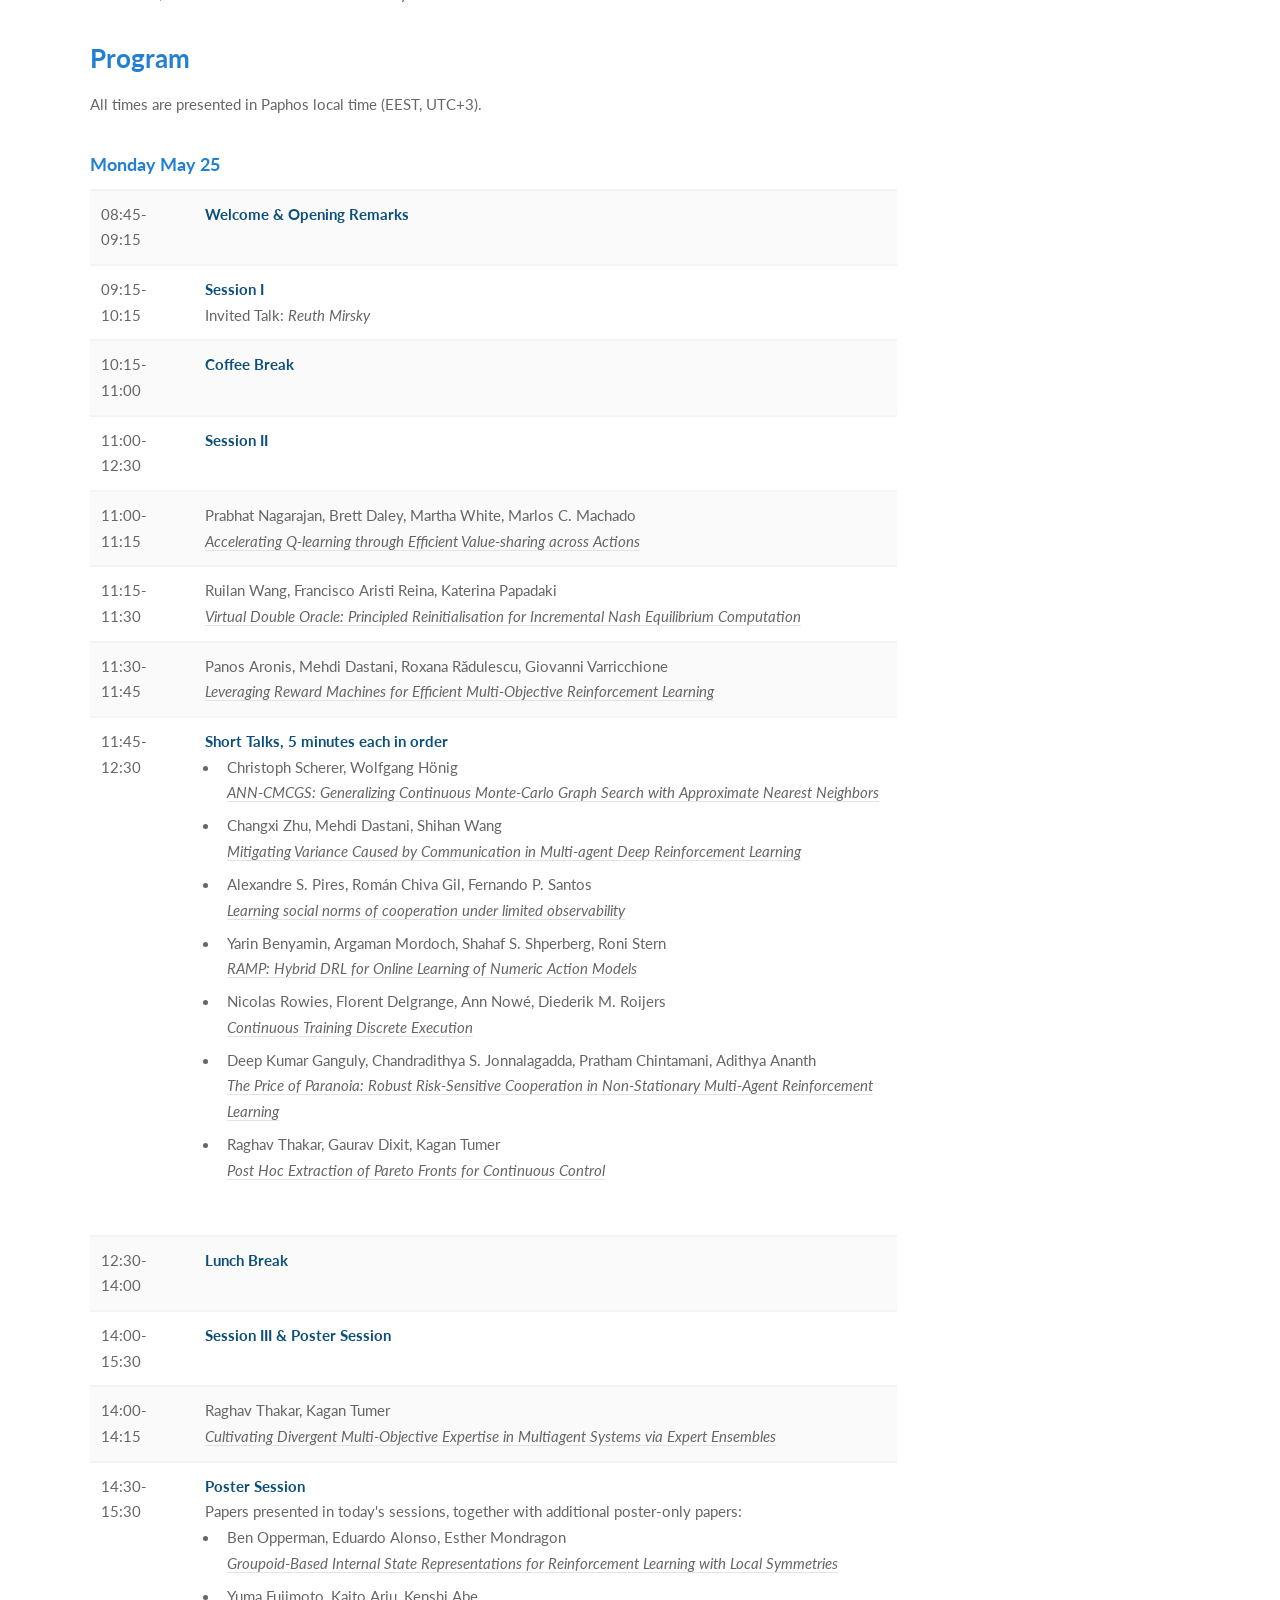
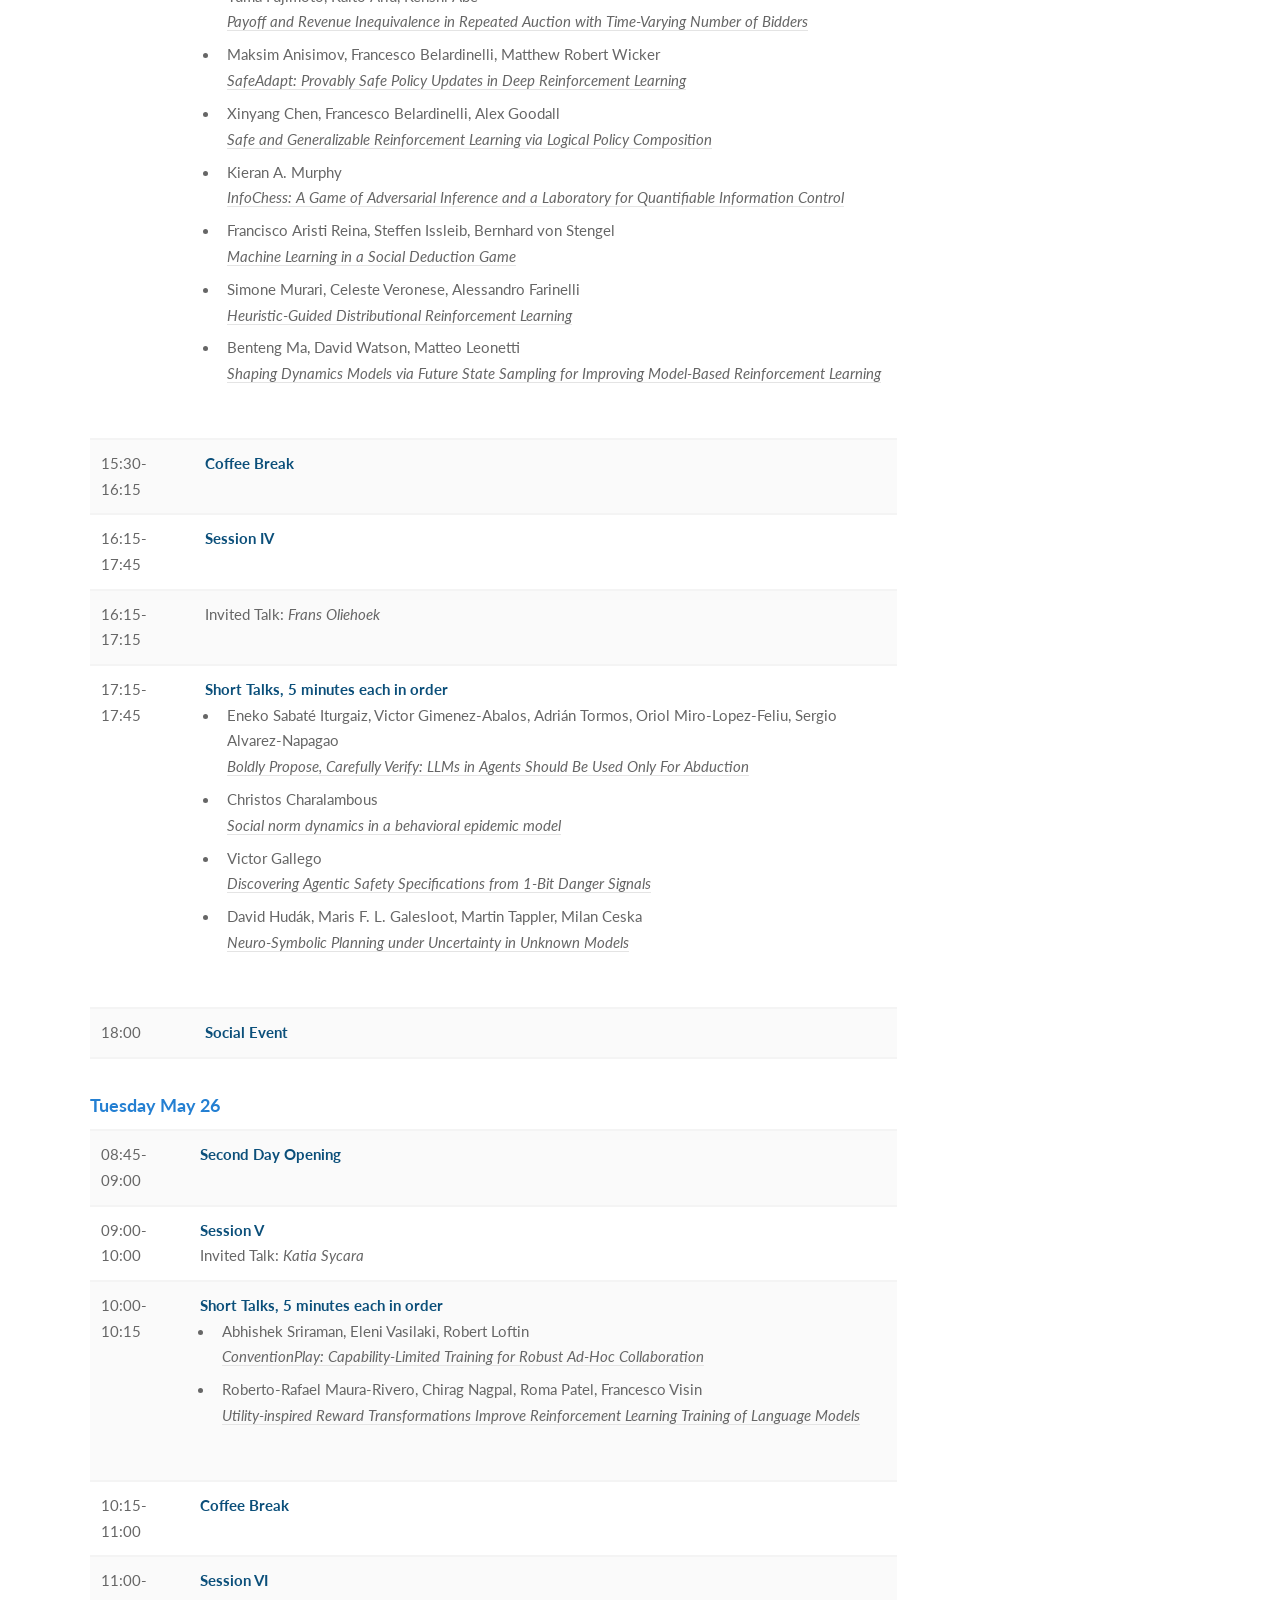
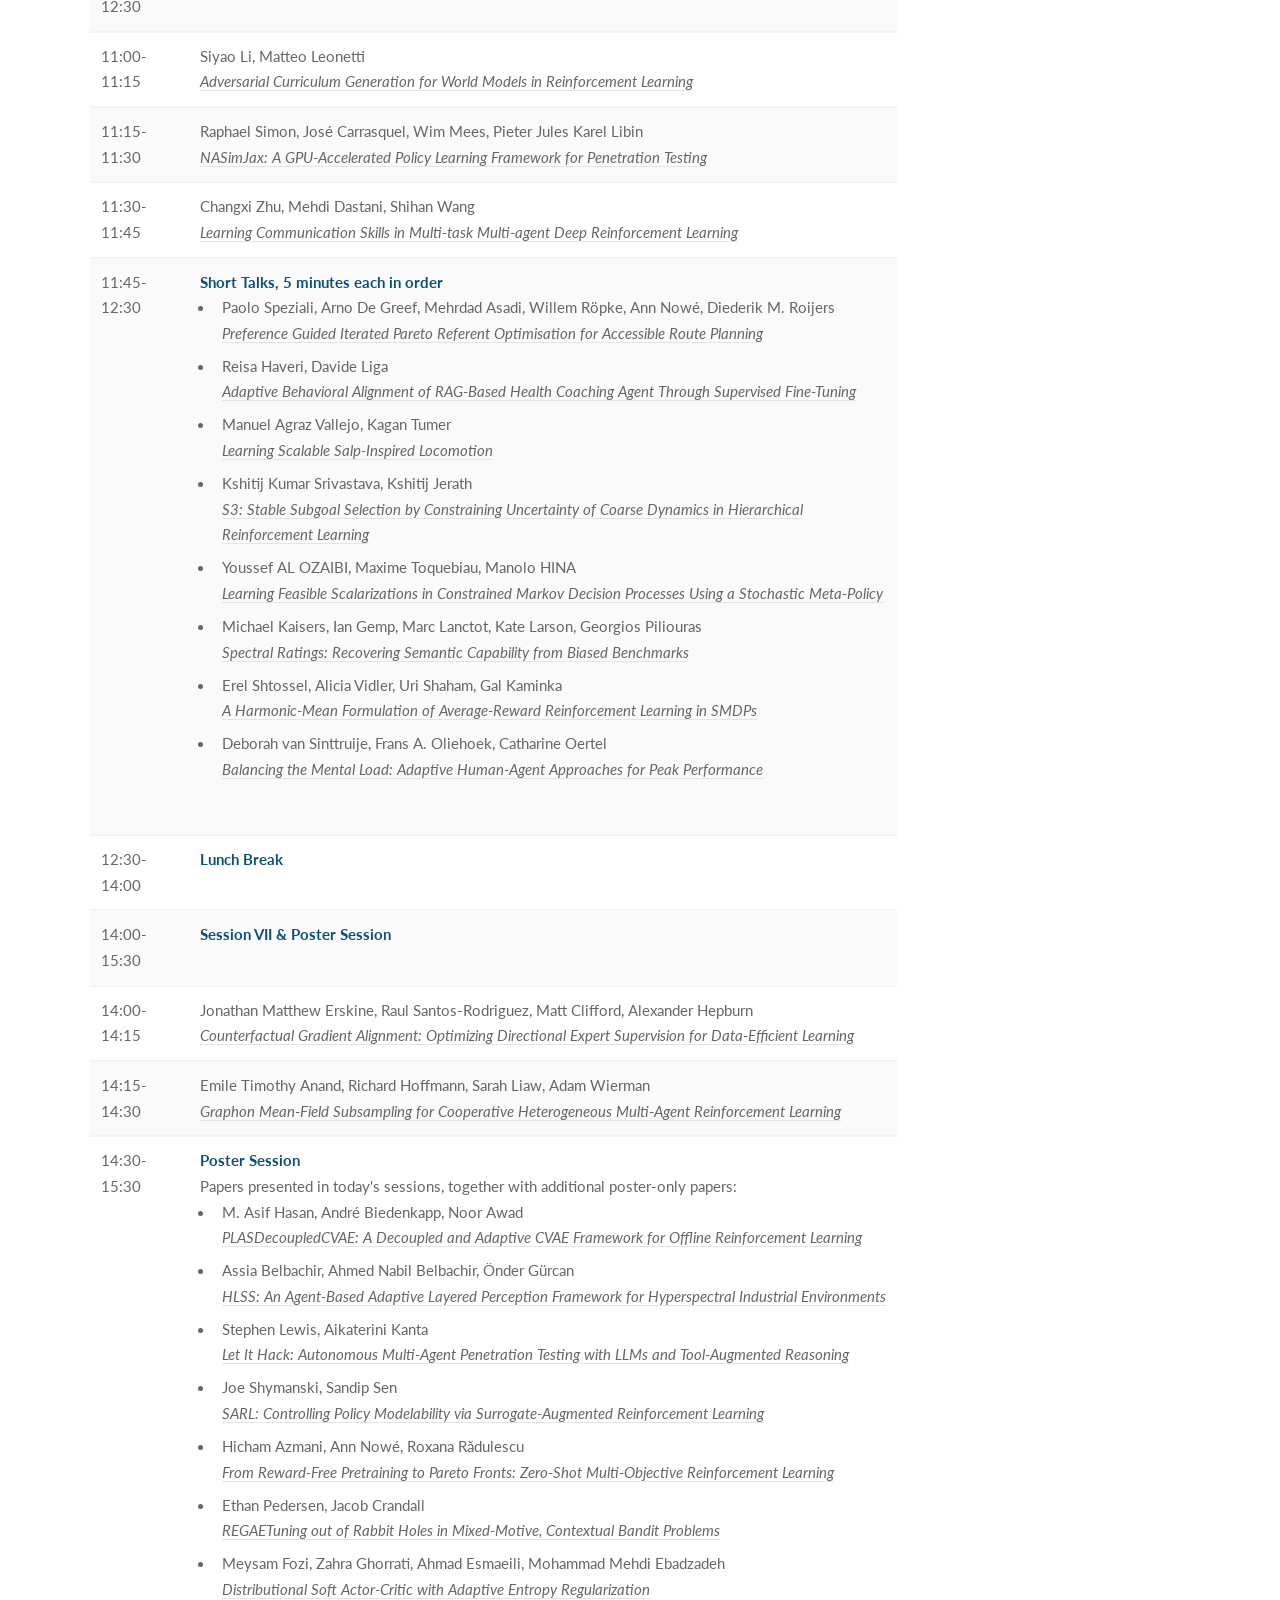
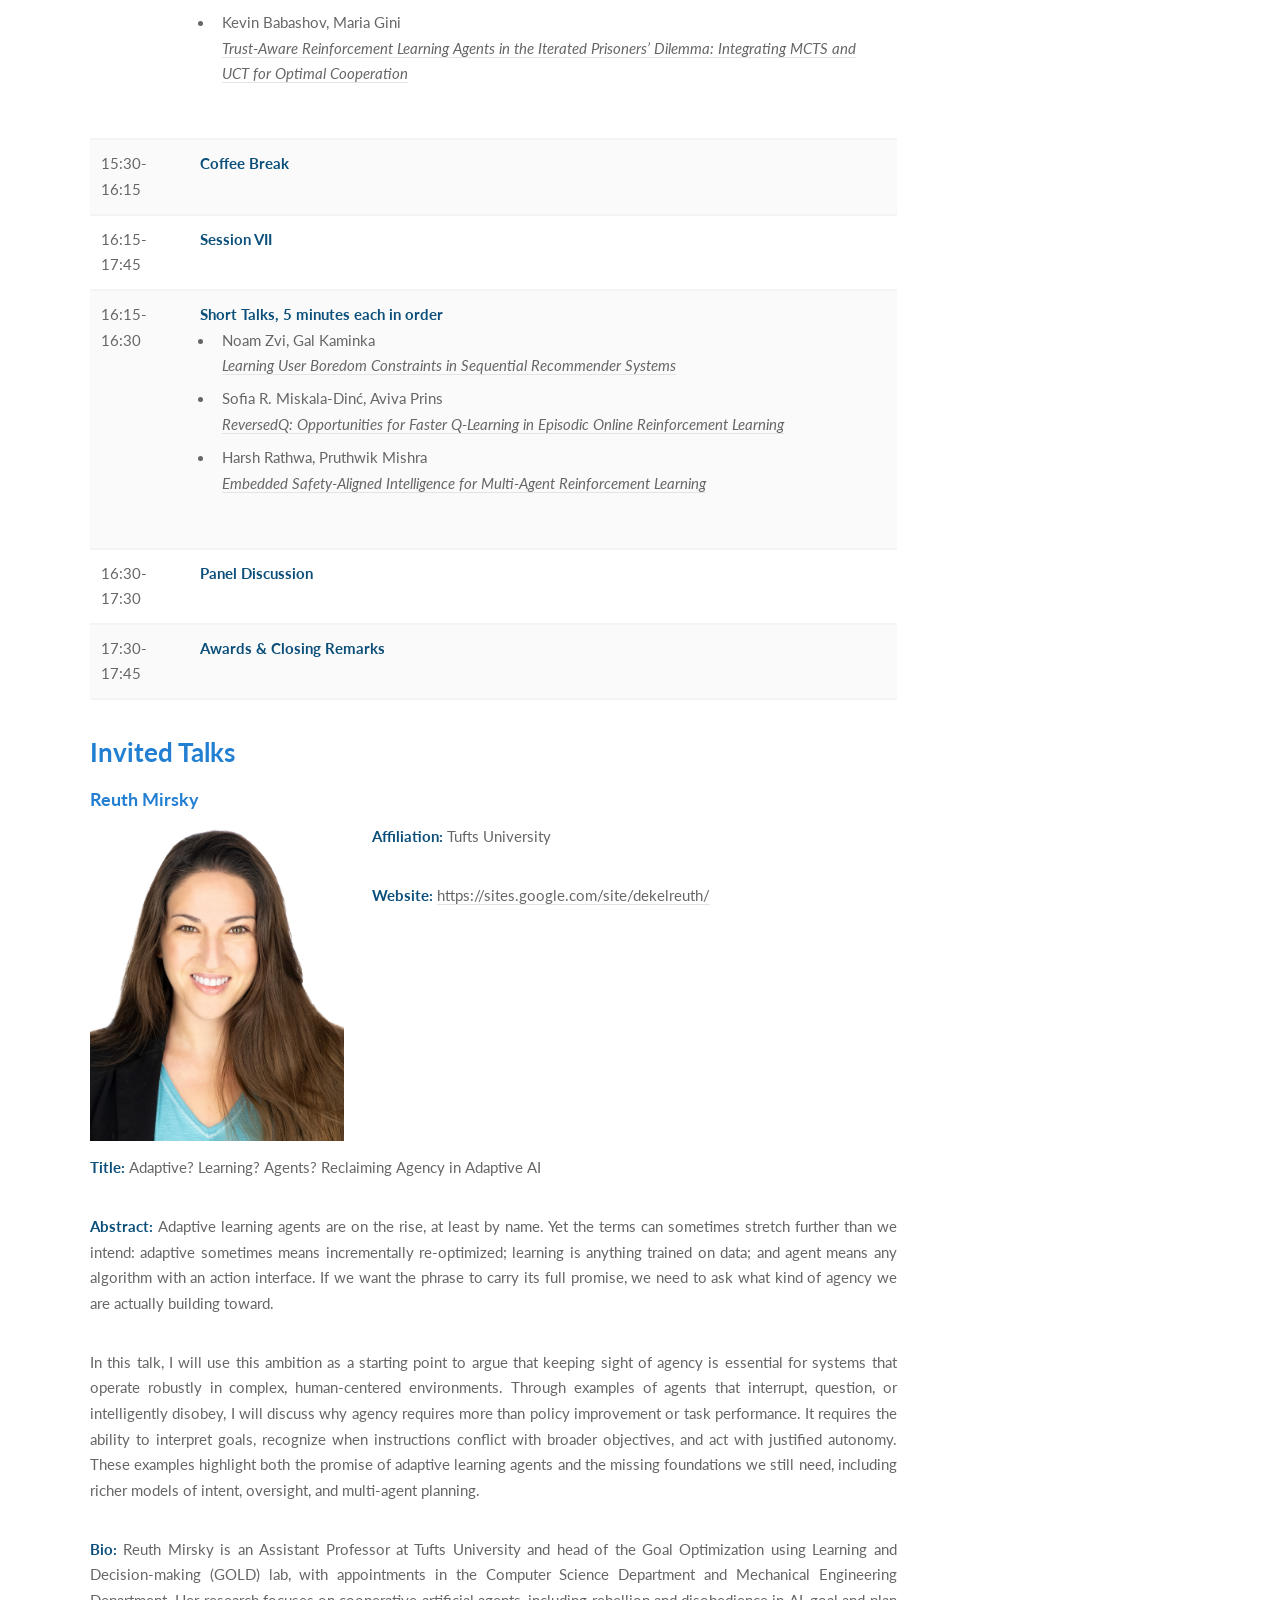
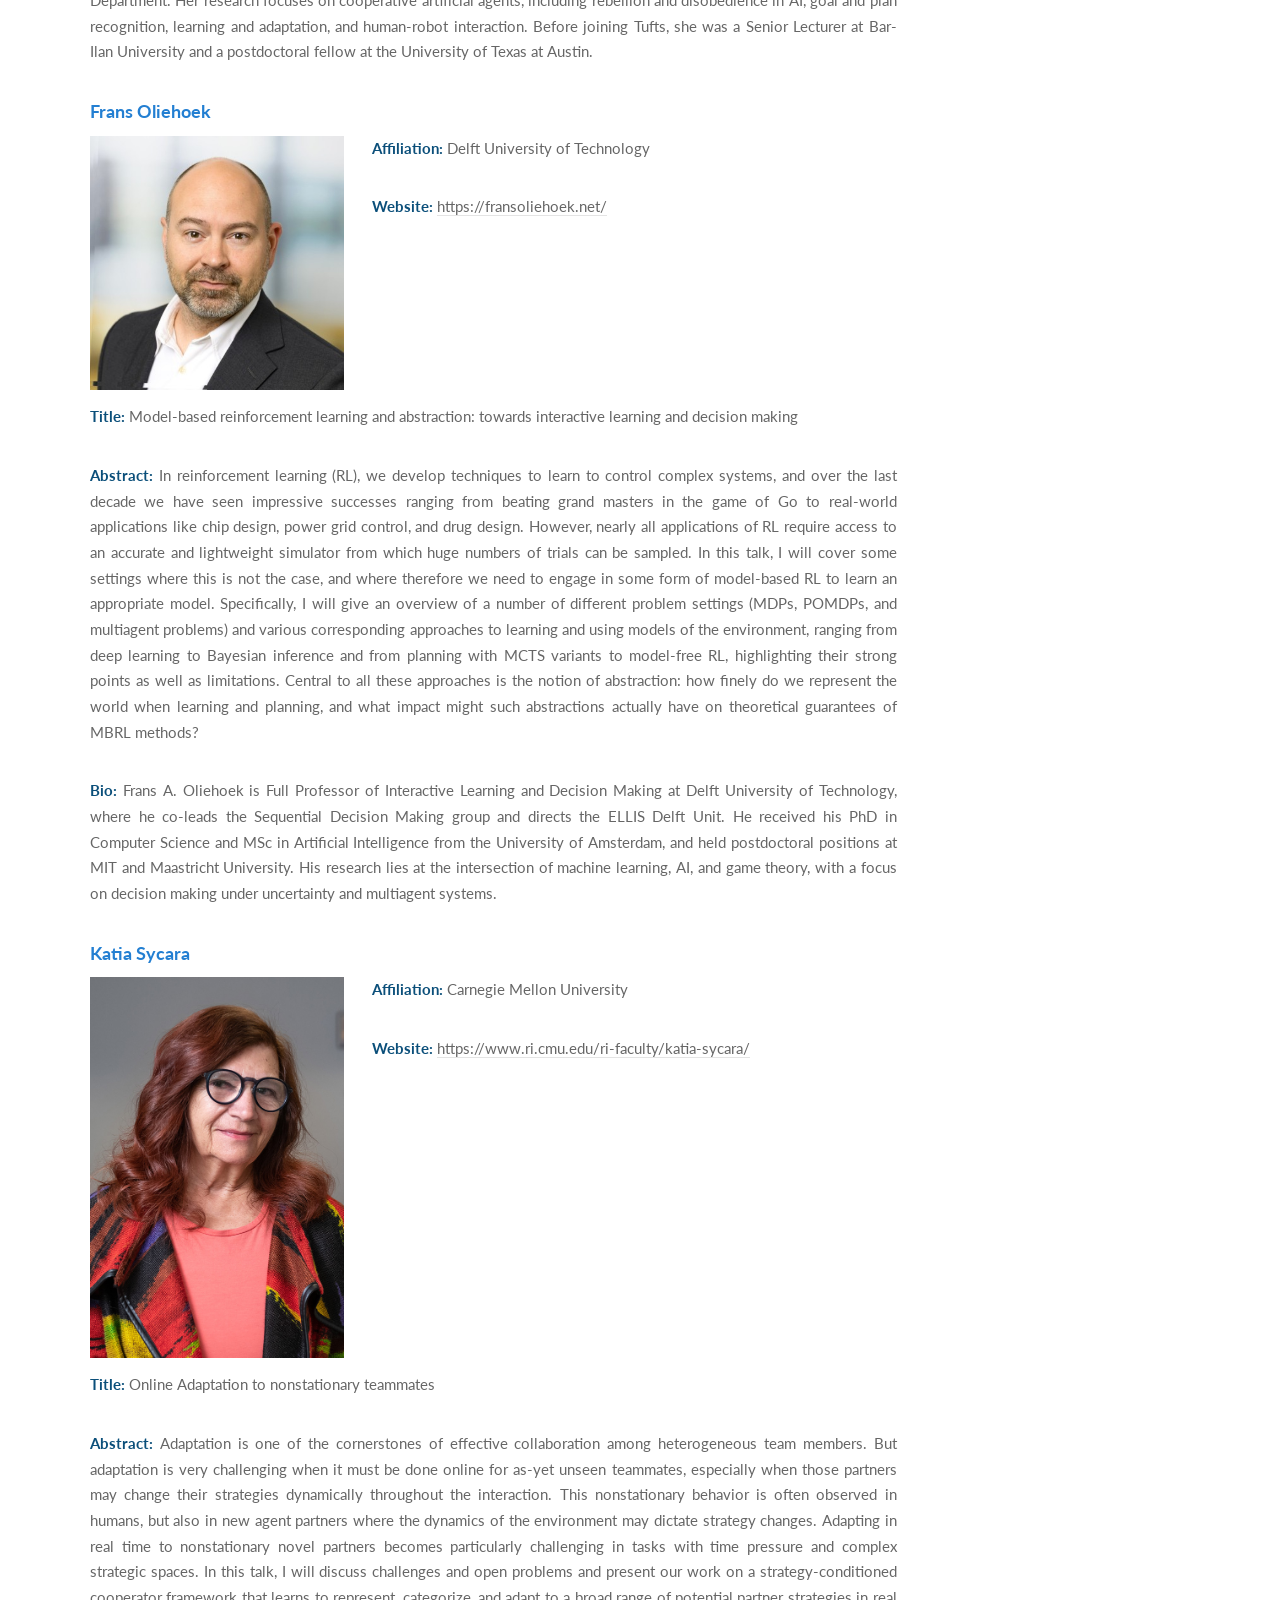
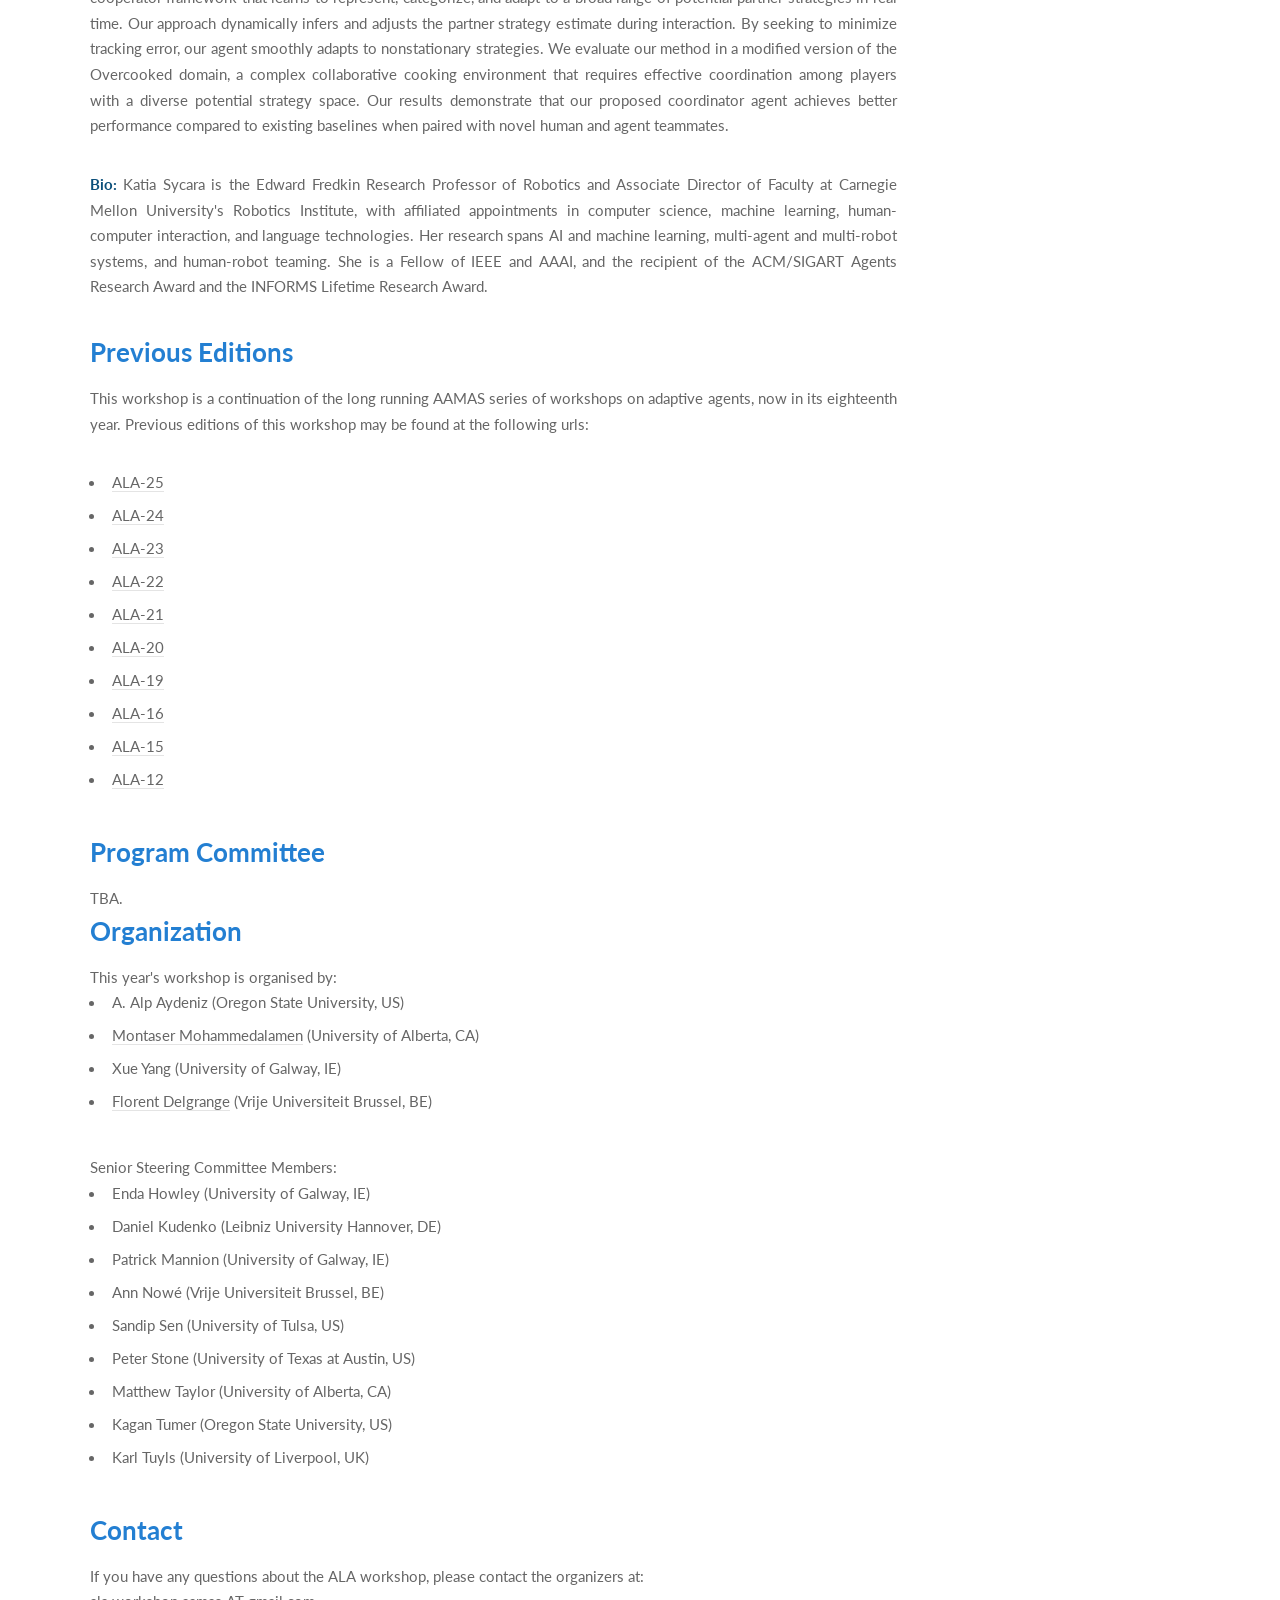
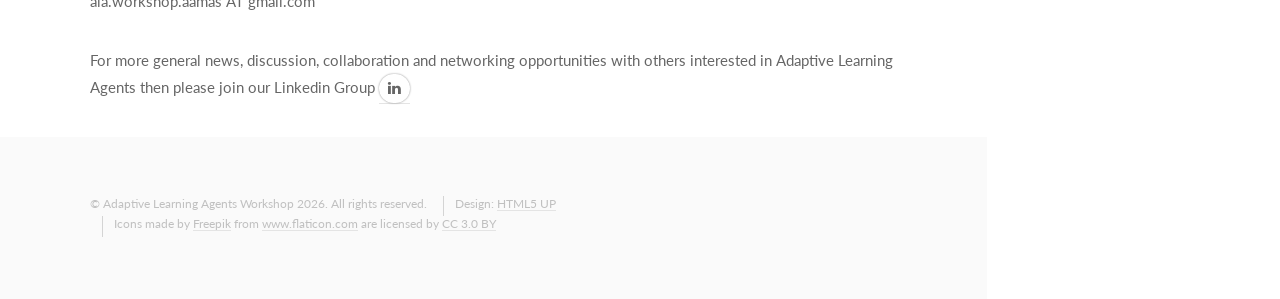
==== commit 48973078: "Add DVS paper PDF link" ====
--- a/index.html
+++ b/index.html
@@ -396,7 +396,7 @@
                                 <li>Youssef AL OZAIBI, Maxime Toquebiau, Manolo HINA<br/><a href="papers/ALA2026_paper_54.pdf" target="_blank"><em>Learning Feasible Scalarizations in Constrained Markov Decision Processes Using a Stochastic Meta-Policy</em></a></li>
                                 <li>Michael Kaisers, Ian Gemp, Marc Lanctot, Kate Larson, Georgios Piliouras<br/><a href="papers/ALA2026_paper_42.pdf" target="_blank"><em>Spectral Ratings: Recovering Semantic Capability from Biased Benchmarks</em></a></li>
                                 <li>Erel Shtossel, Alicia Vidler, Uri Shaham, Gal Kaminka<br/><a href="papers/ALA2026_paper_57.pdf" target="_blank"><em>A Harmonic-Mean Formulation of Average-Reward Reinforcement Learning in SMDPs</em></a></li>
-                                <li>Deborah van Sinttruije, Frans A. Oliehoek, Catharine Oertel<br/><em>Balancing the Mental Load: Adaptive Human-Agent Approaches for Peak Performance</em></li>
+                                <li>Deborah van Sinttruije, Frans A. Oliehoek, Catharine Oertel<br/><a href="papers/ALA2026_paper_38.pdf" target="_blank"><em>Balancing the Mental Load: Adaptive Human-Agent Approaches for Peak Performance</em></a></li>
                             </ul>
                         </td>
                     </tr>
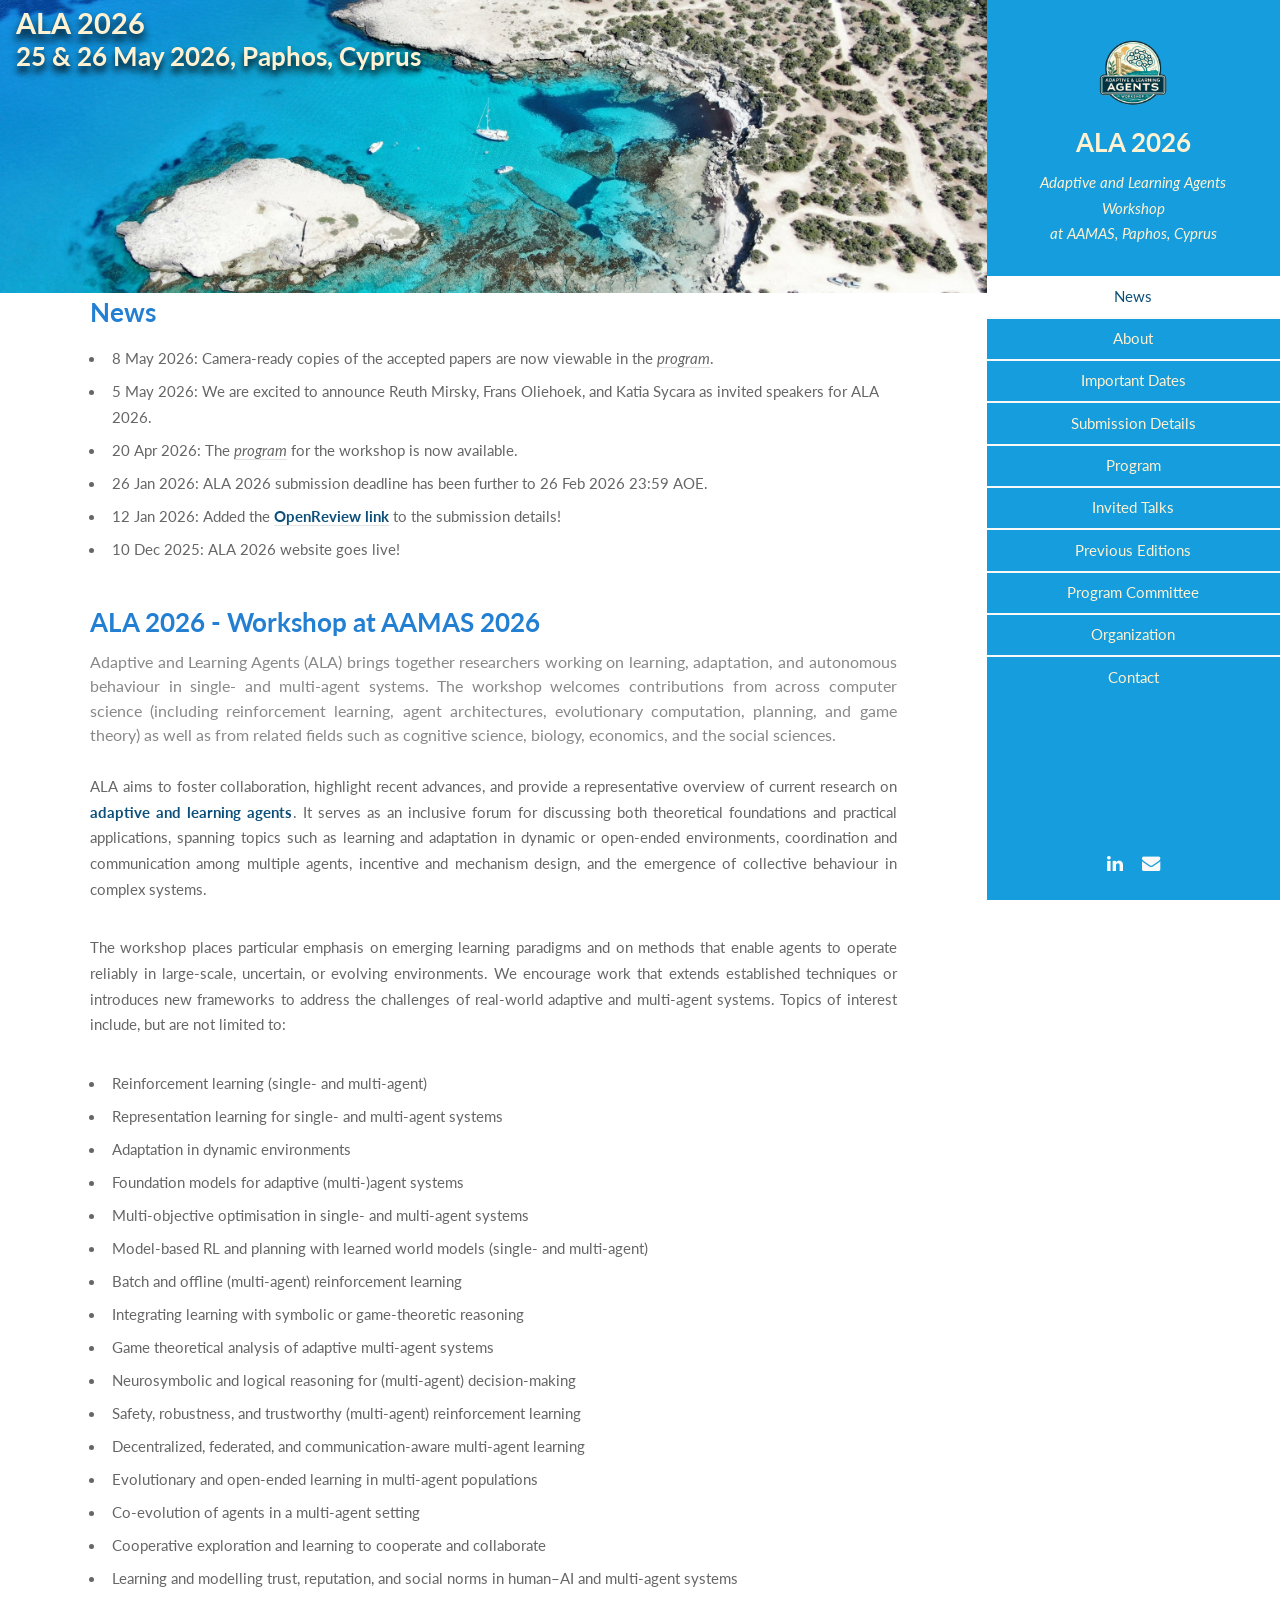
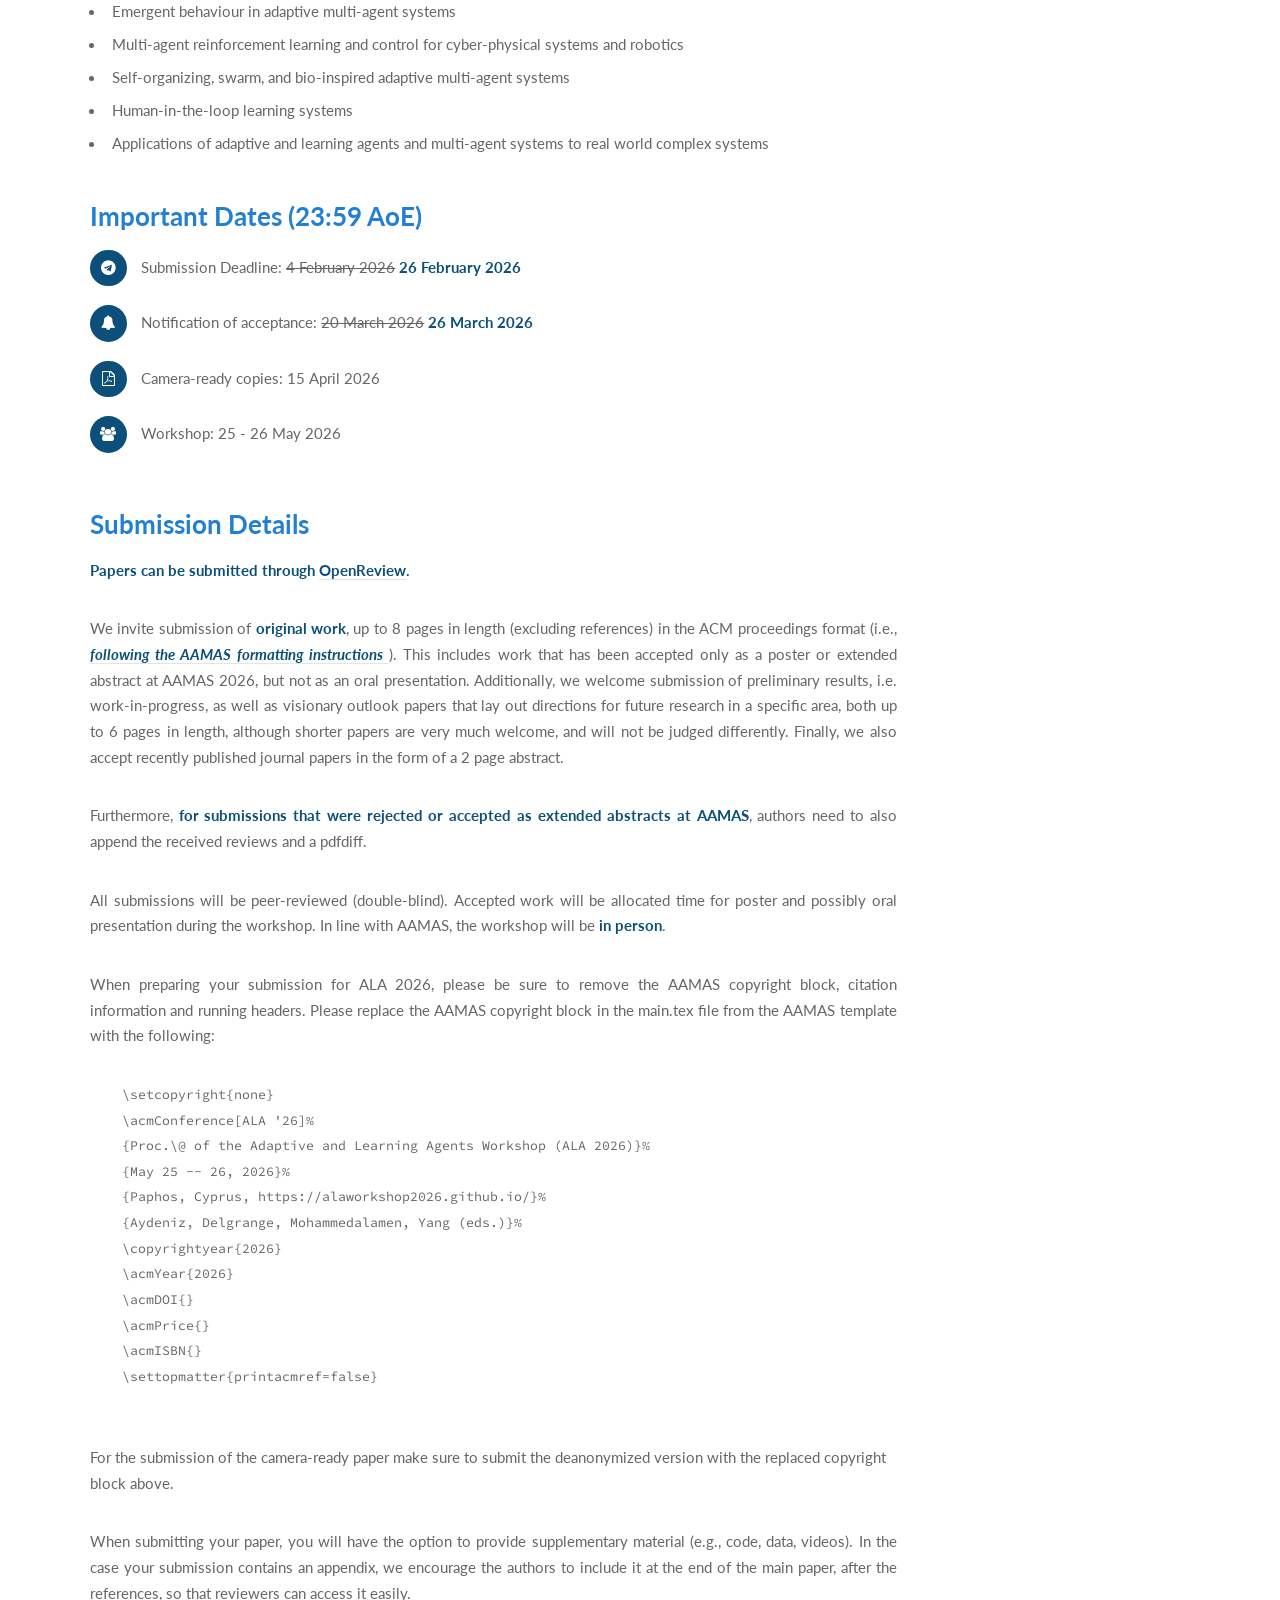
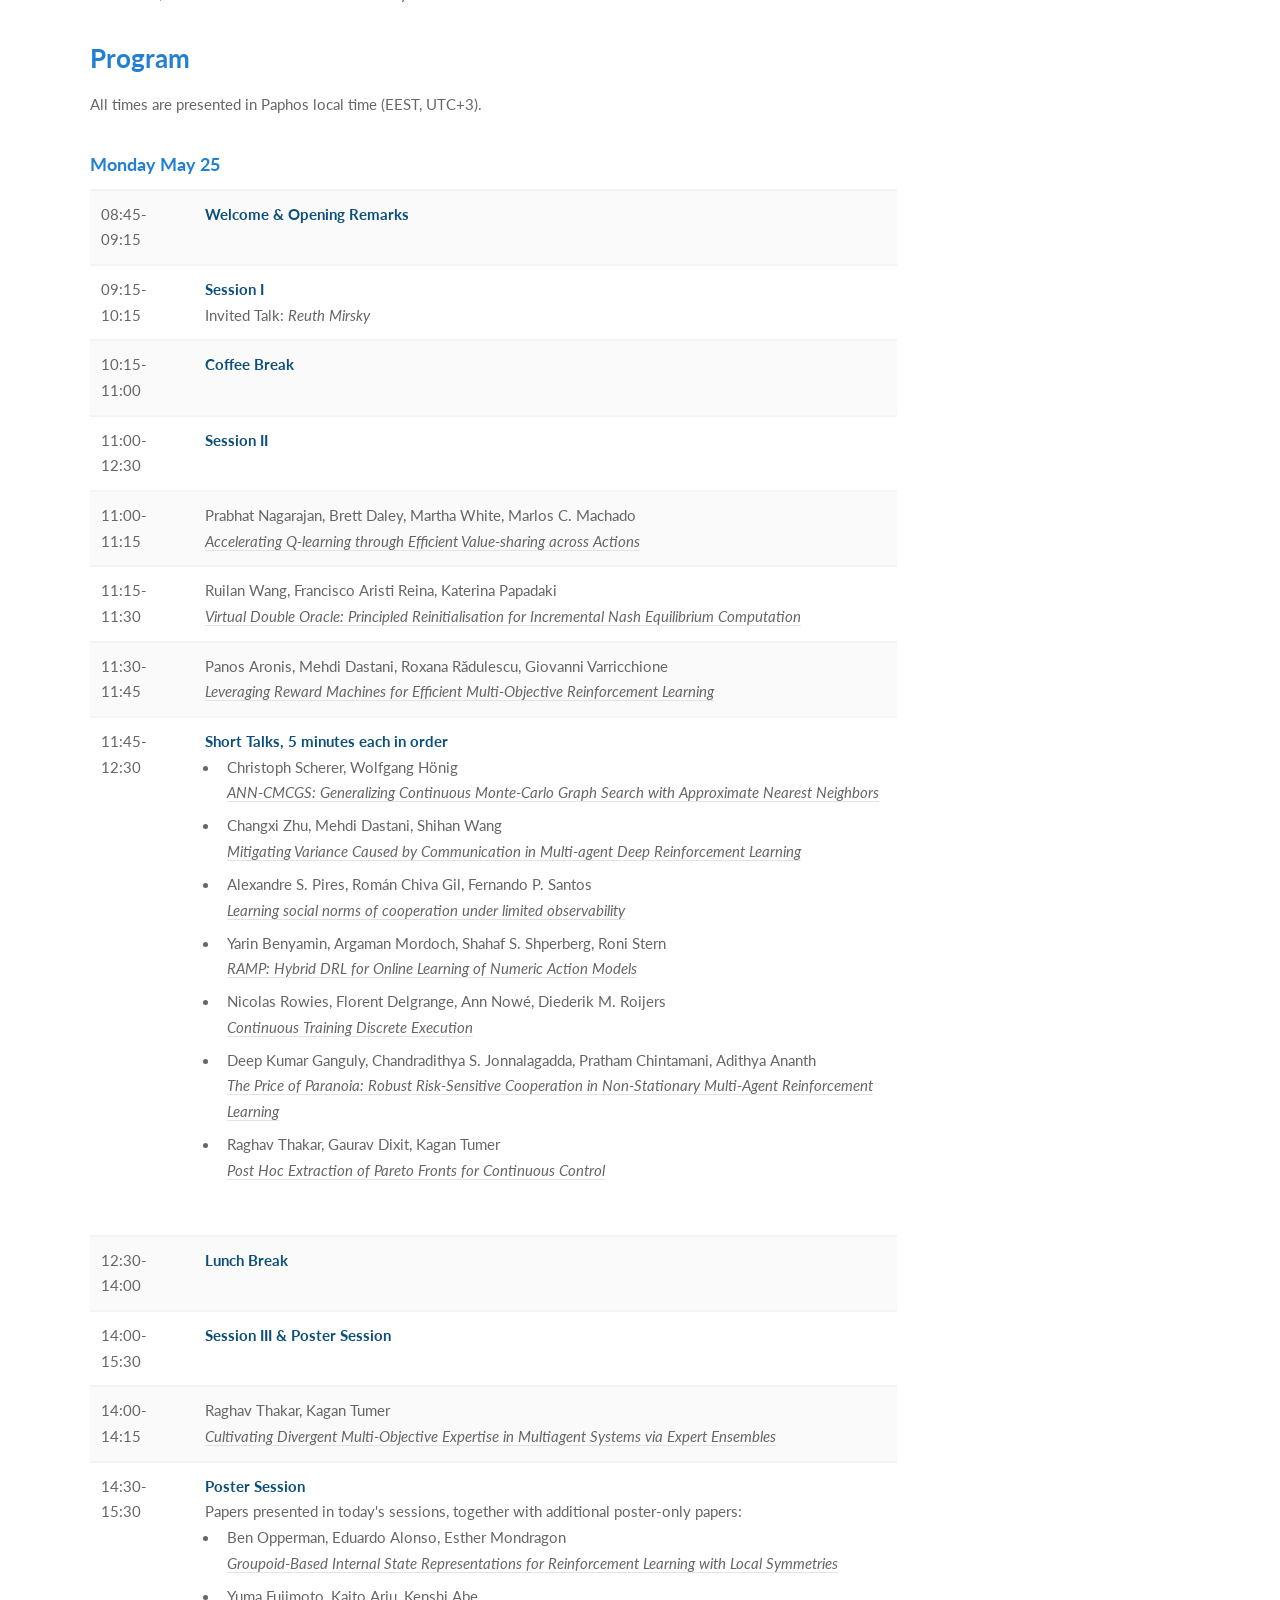
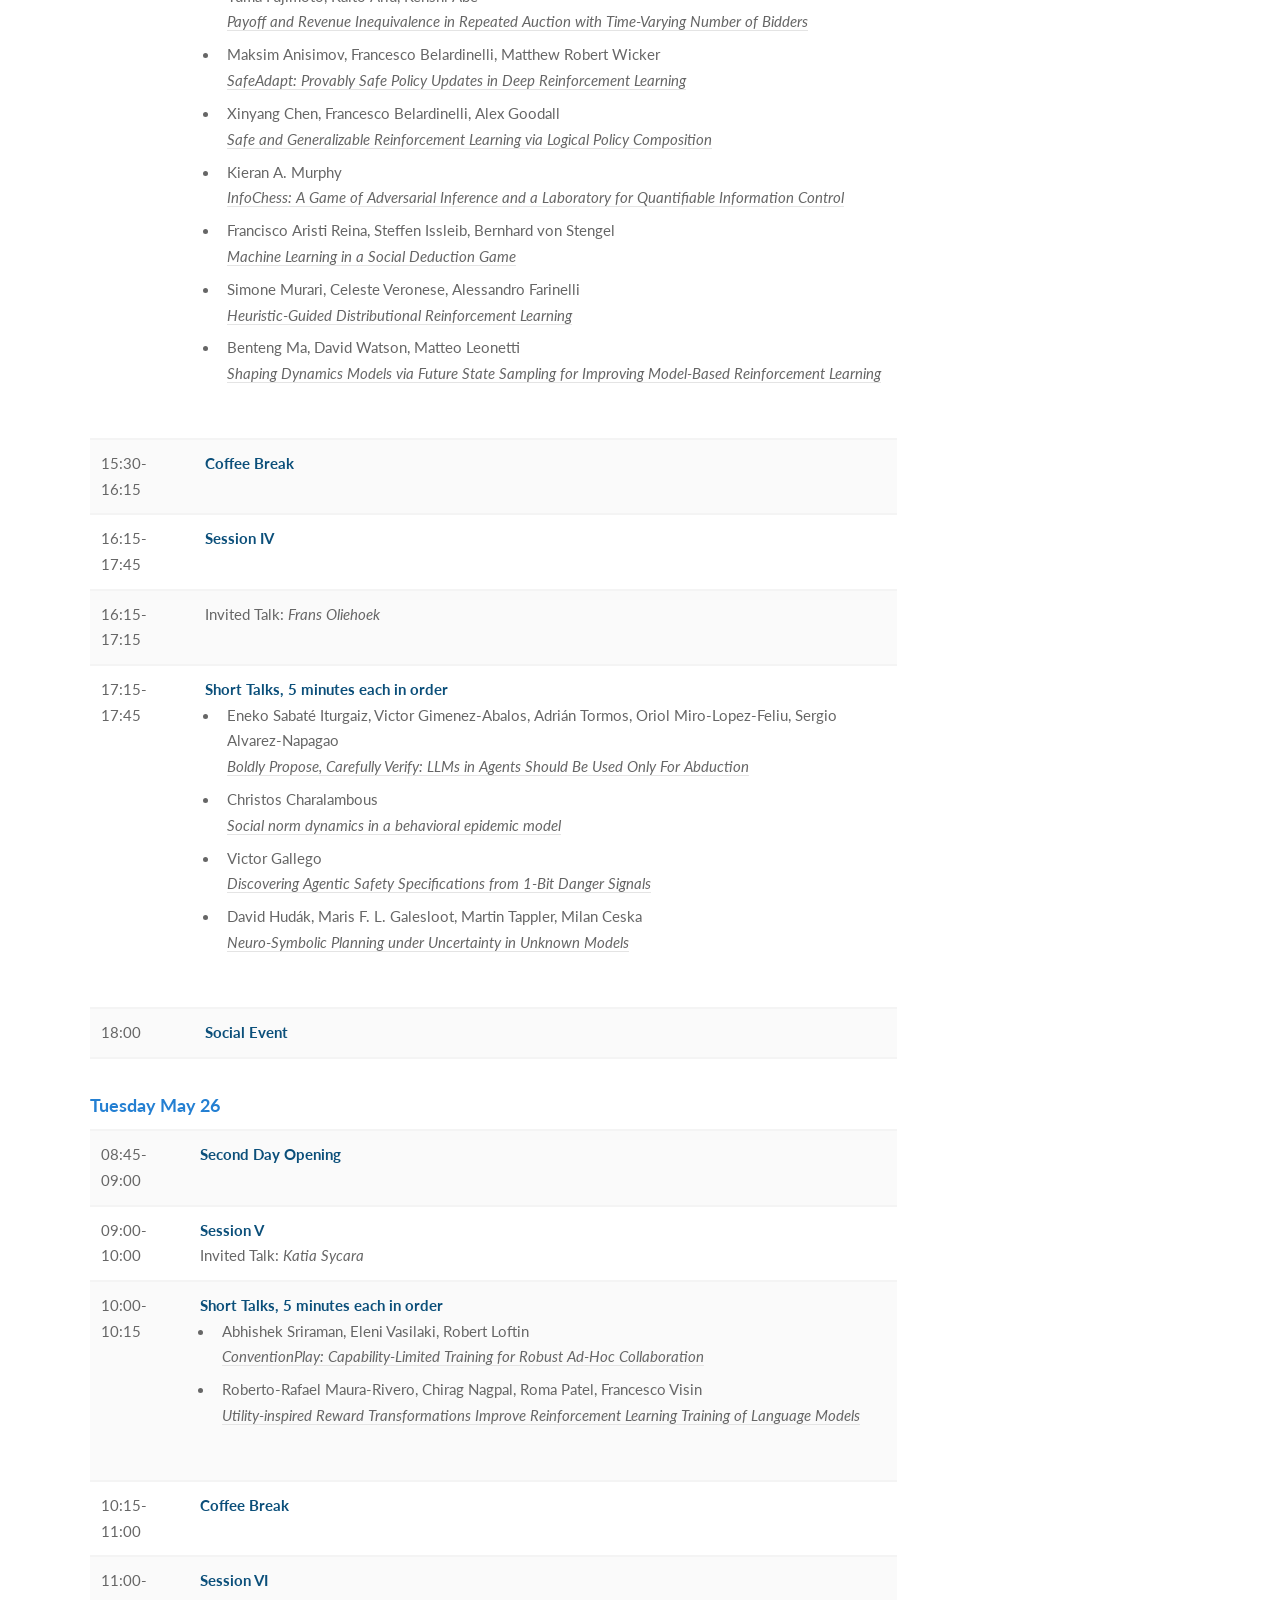
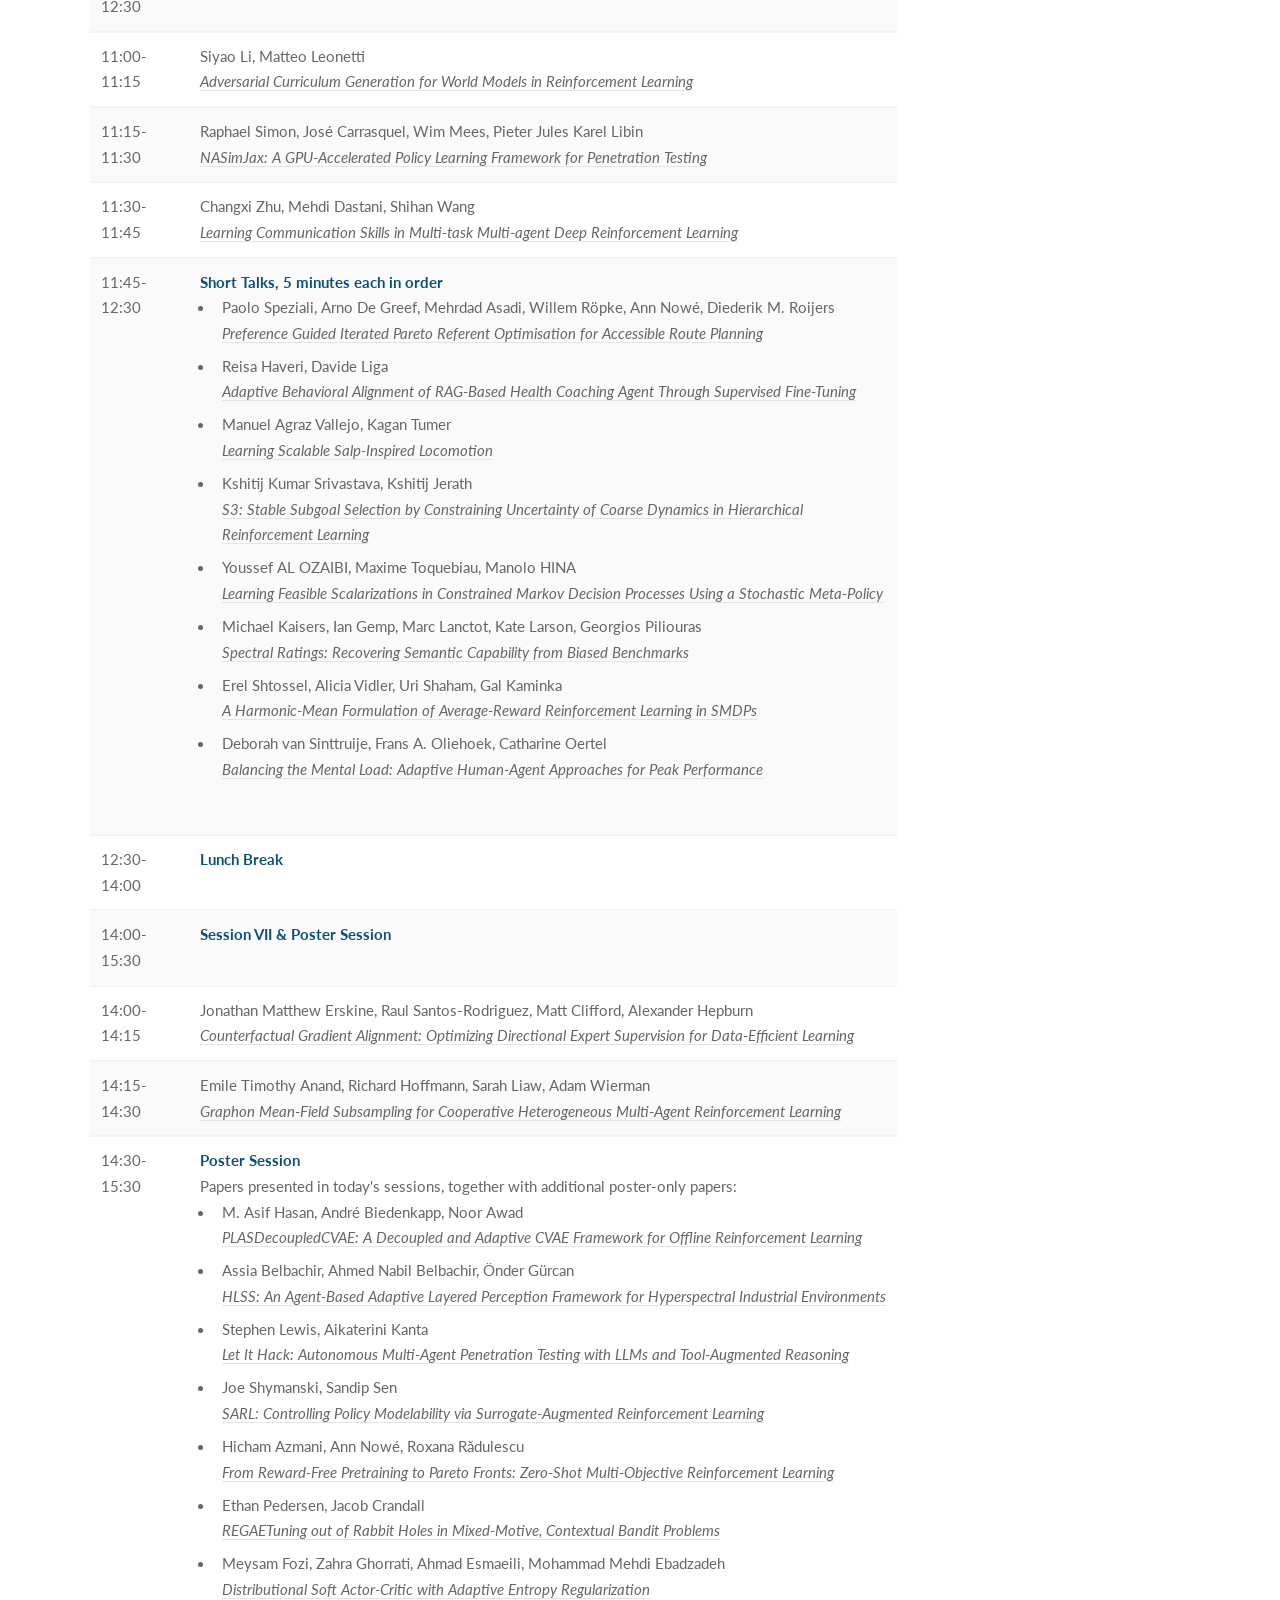
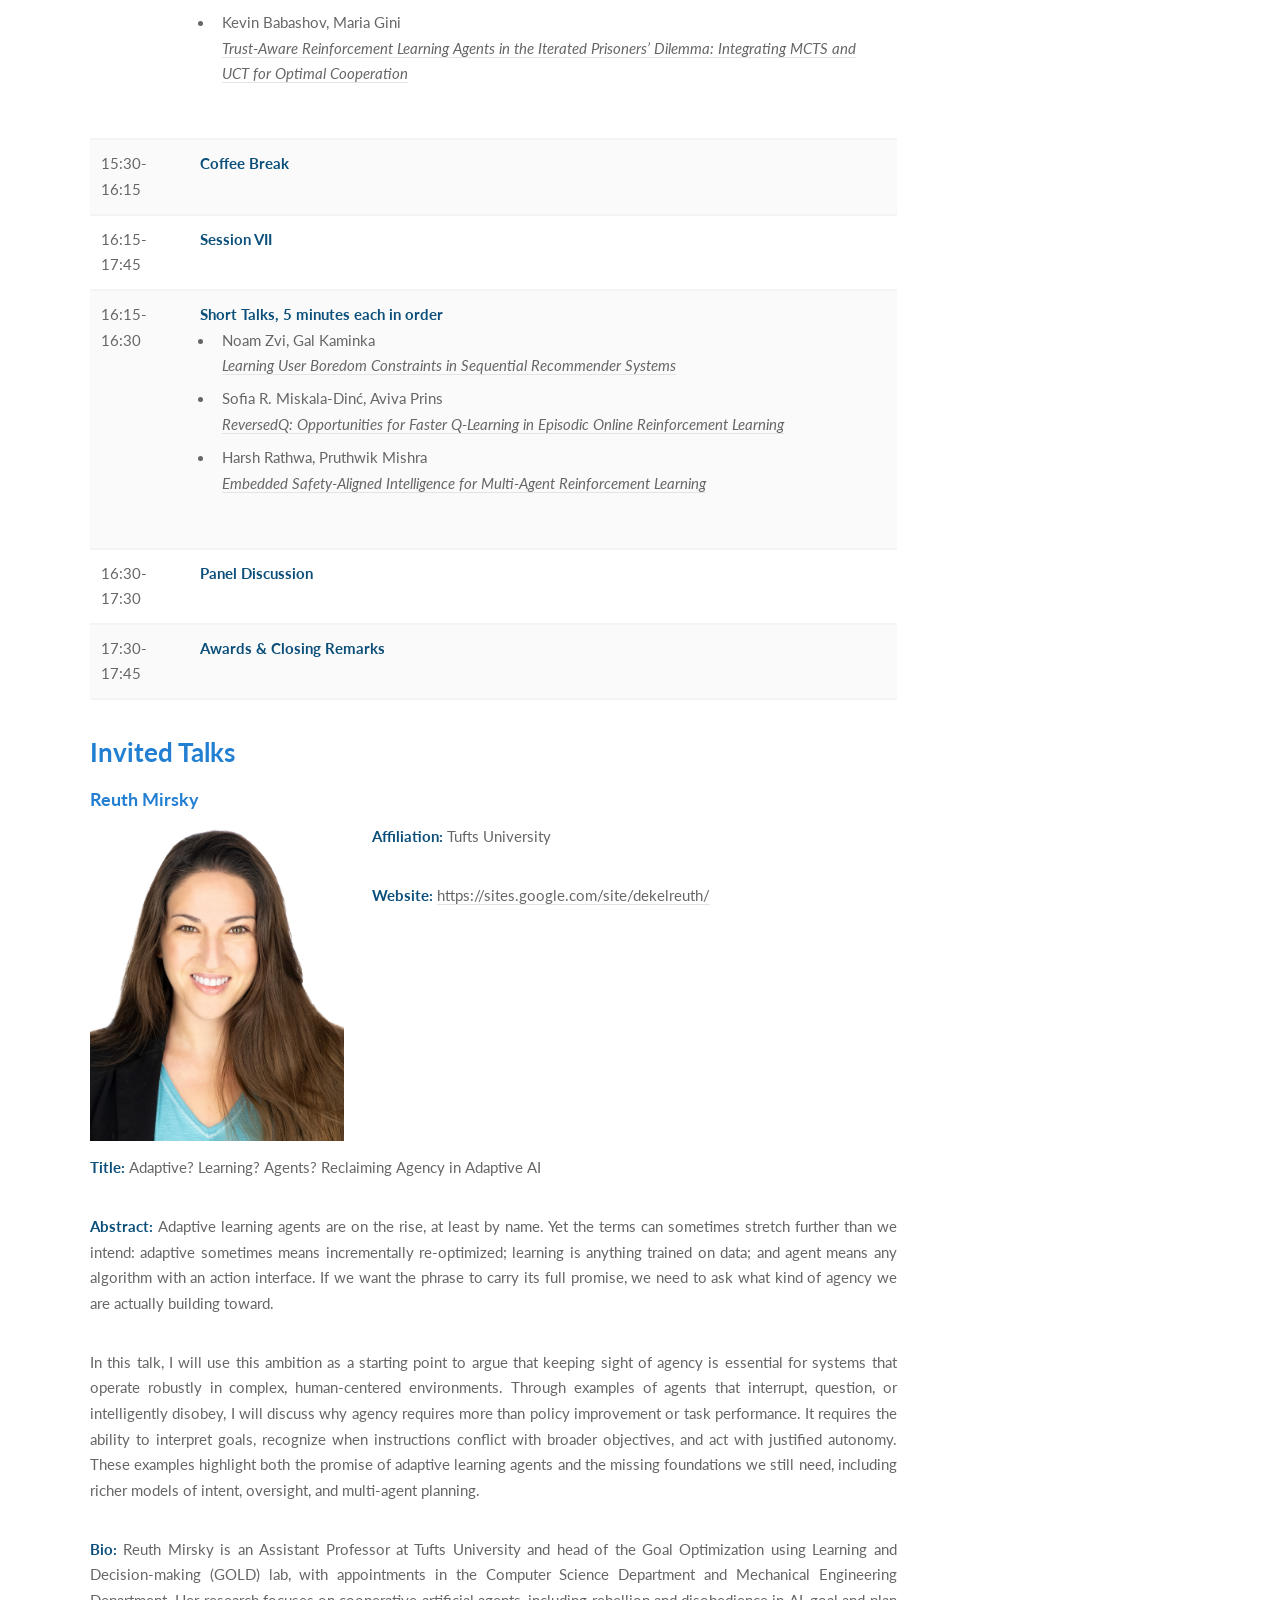
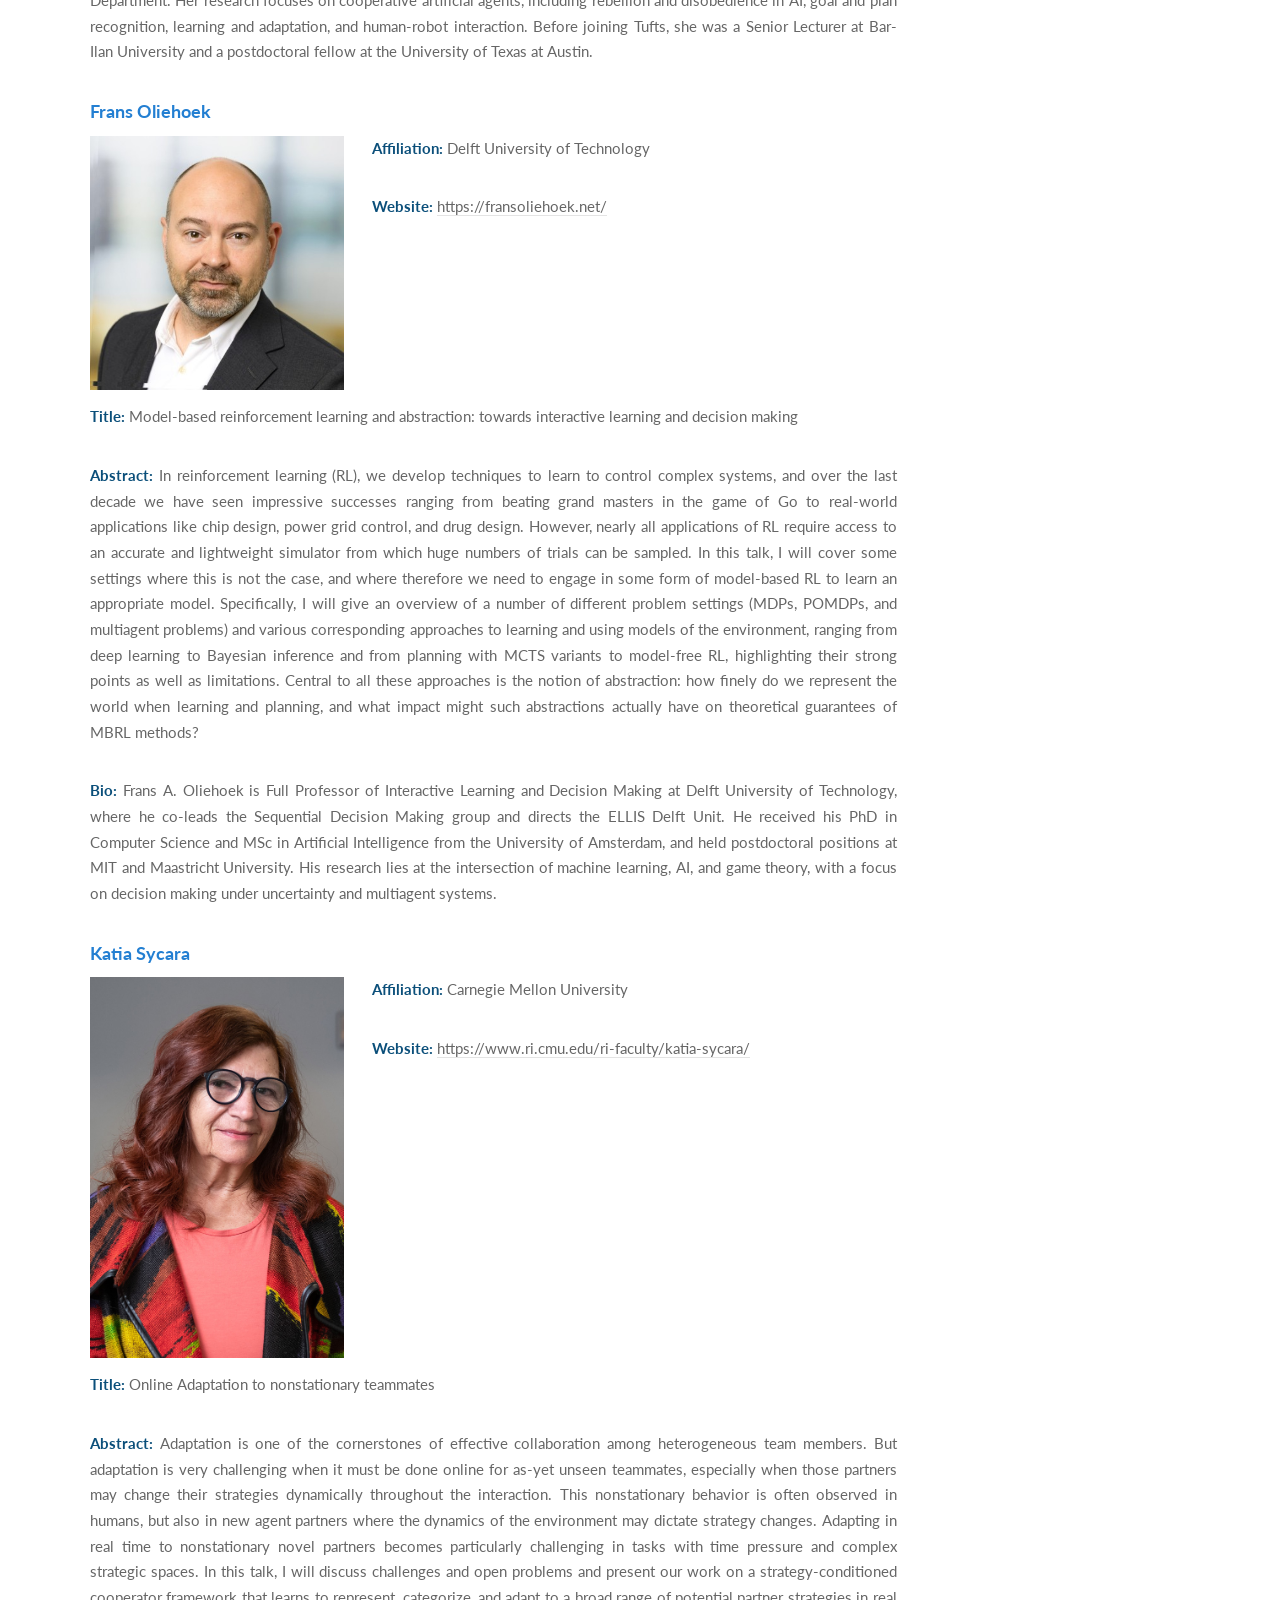
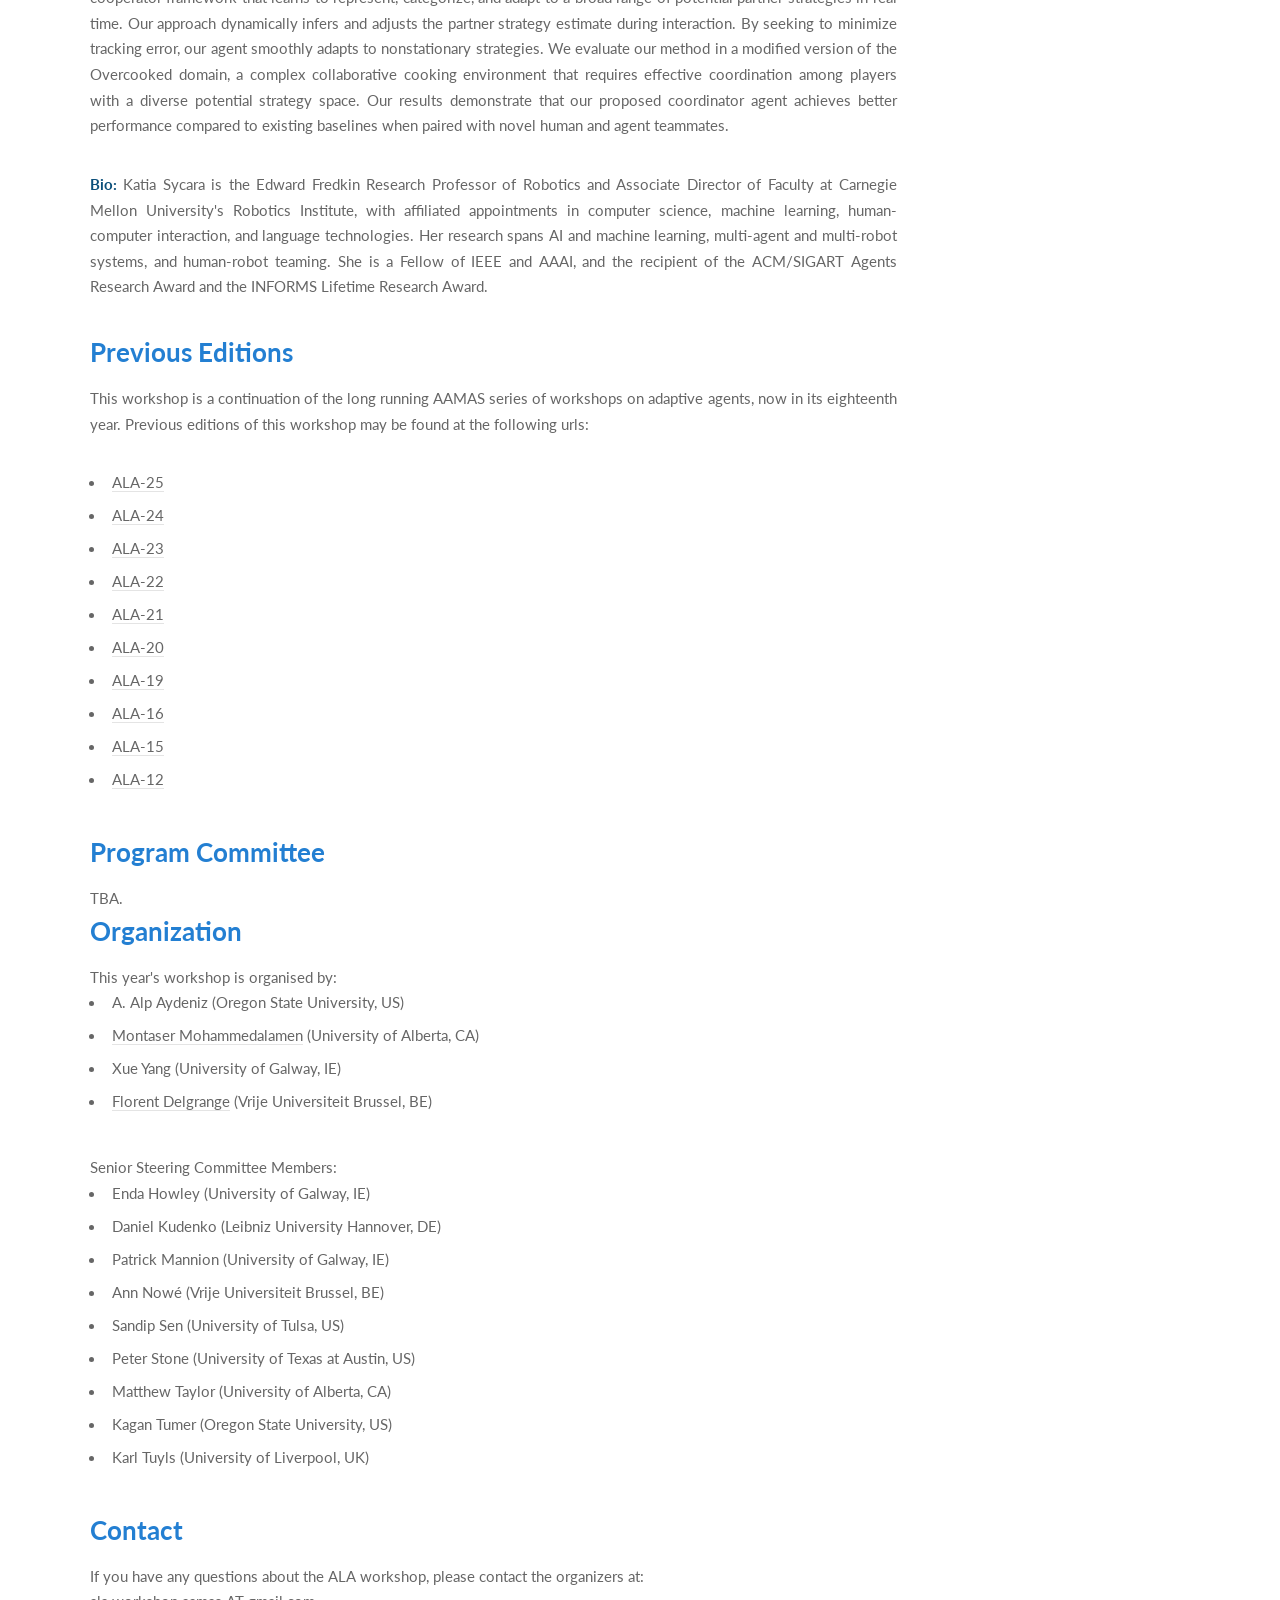
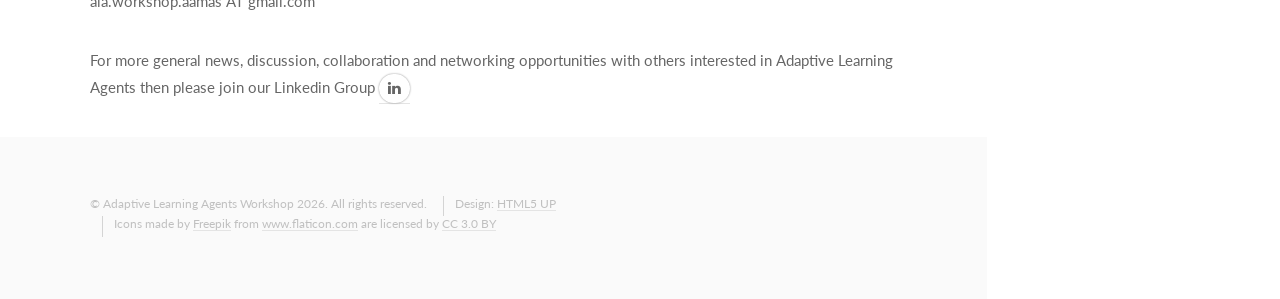
==== commit fe239d7e: "Add workshop logo to header" ====
--- a/index.html
+++ b/index.html
@@ -26,14 +26,14 @@
     </head>
     <body class="is-preload">
         
-        <!-- Header -->
-        <section id="header">
-            <header>
-                <!--<span class="image avatar"><img src="images/avatar.jpg" alt="" /></span>-->
-                <h1 id="logo"><a href="#">ALA 2026</a></h1>
-                <p style="color:#FFF2D2">Adaptive and Learning Agents Workshop<br />
-                at AAMAS, Paphos, Cyprus</p>
-            </header>
+        <!-- Header -->
+        <section id="header">
+            <header>
+                <a class="workshop-logo" href="#"><img src="images/ala-workshop-logo.png" width="112" height="112" alt="Adaptive and Learning Agents Workshop logo" /></a>
+                <h1 id="logo"><a href="#">ALA 2026</a></h1>
+                <p style="color:#FFF2D2">Adaptive and Learning Agents Workshop<br />
+                at AAMAS, Paphos, Cyprus</p>
+            </header>
             <nav id="nav">
                 <ul>
                     <li><a href="#news" class="active">News</a></li>
--- a/assets/css/main.css
+++ b/assets/css/main.css
@@ -2812,6 +2812,22 @@
 			padding: 3em;
 		}
 
+			#header > header .workshop-logo {
+				border: 0;
+				display: block;
+				margin: 0 auto 0.85em auto;
+				max-width: 100%;
+				width: 6em;
+			}
+
+				#header > header .workshop-logo img {
+					display: block;
+					height: auto;
+					max-height: 6em;
+					object-fit: contain;
+					width: 100%;
+				}
+
 			#header > header .avatar {
 				display: block;
 				margin: 0 auto 2.25em auto;
@@ -3260,6 +3276,11 @@
 					padding: 2em;
 				}
 
+					#header > header .workshop-logo {
+						margin-bottom: 0.75em;
+						width: 5.25em;
+					}
+
 					#header > header .avatar {
 						margin: 0 auto 1.6875em auto;
 						width: 6em;
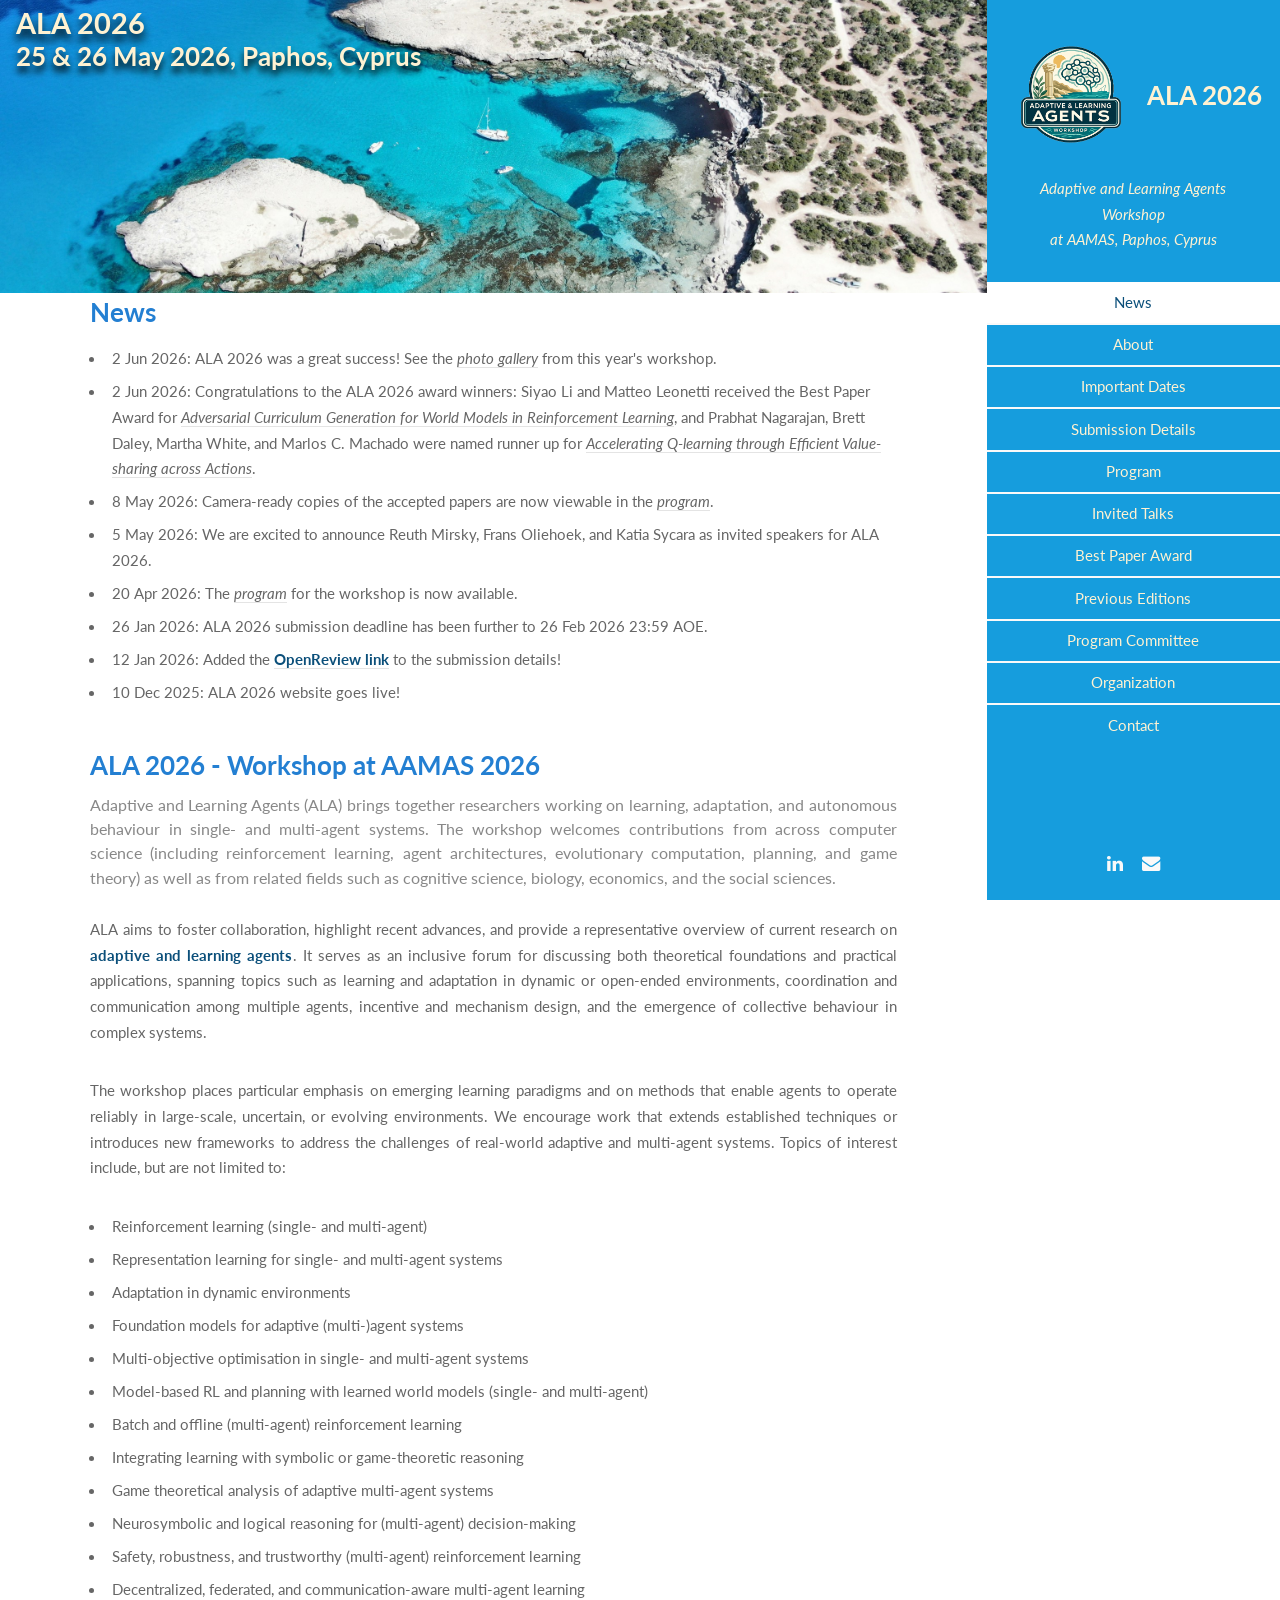
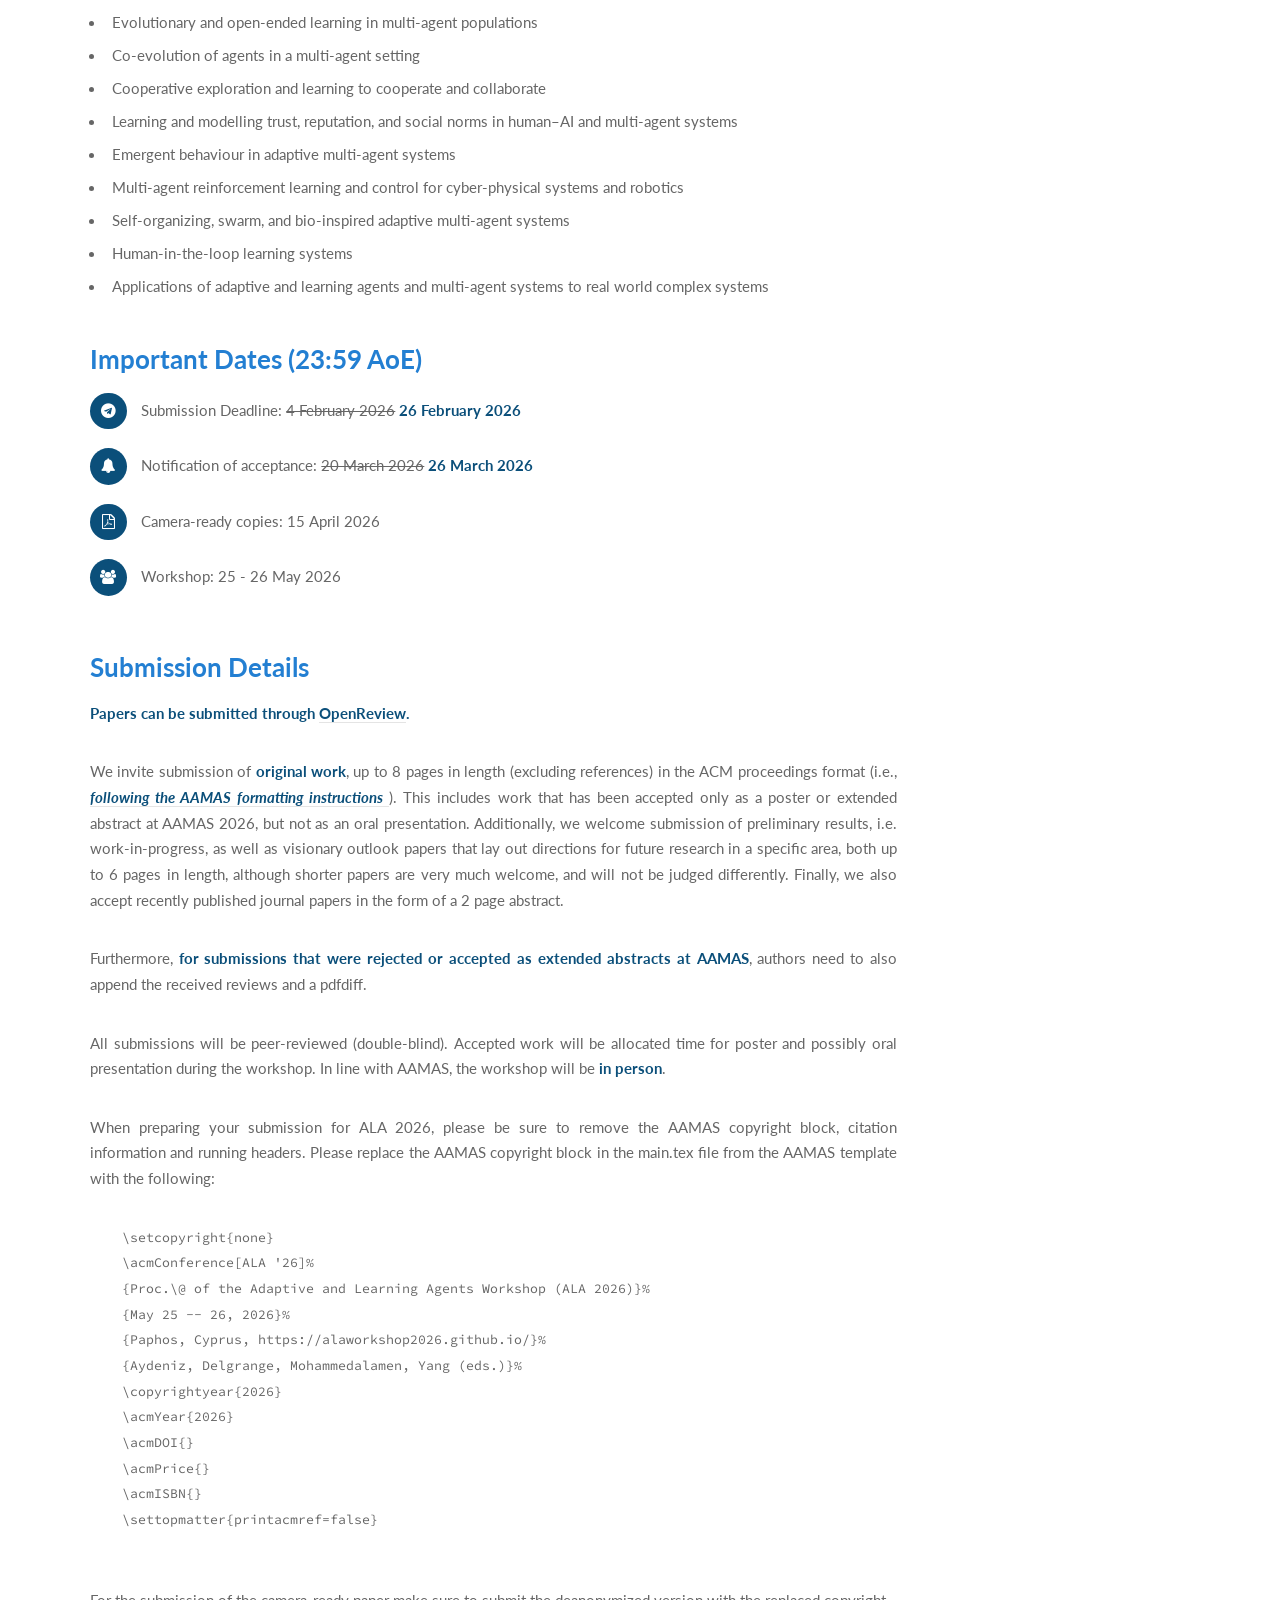
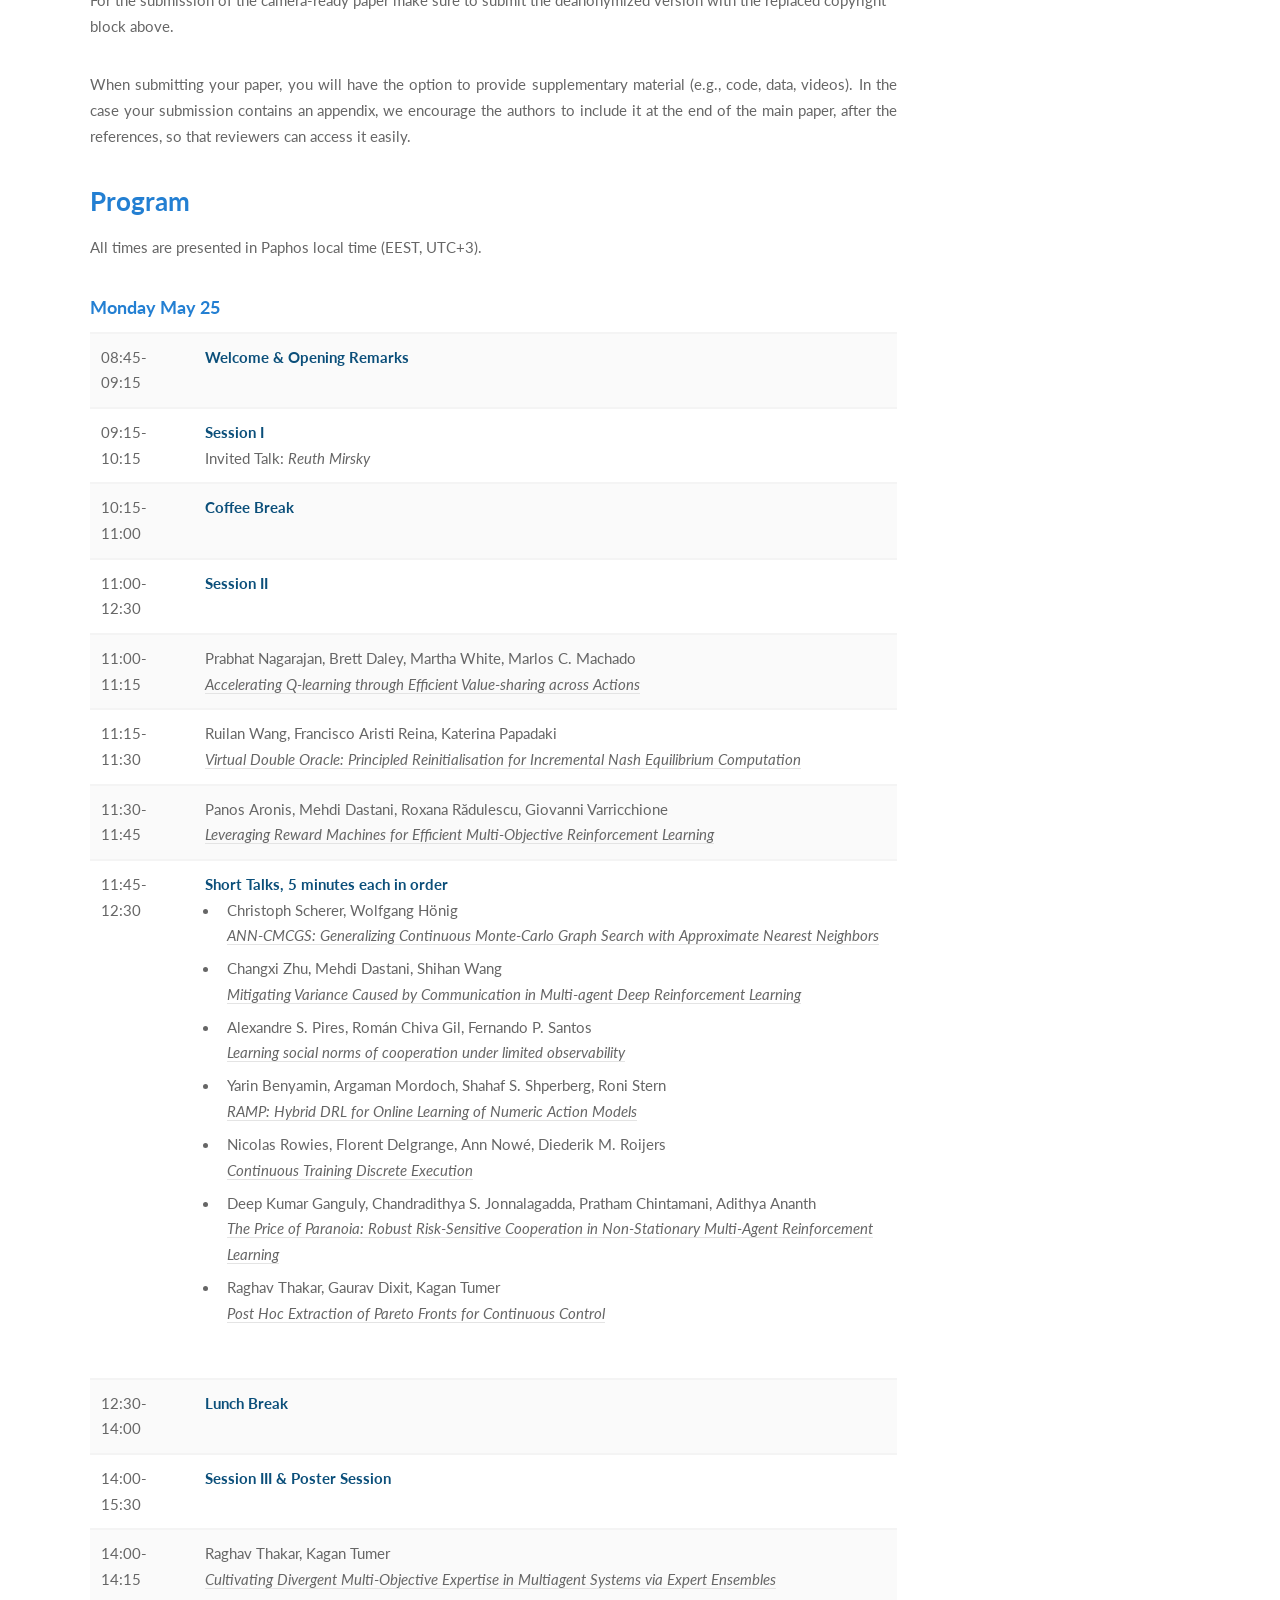
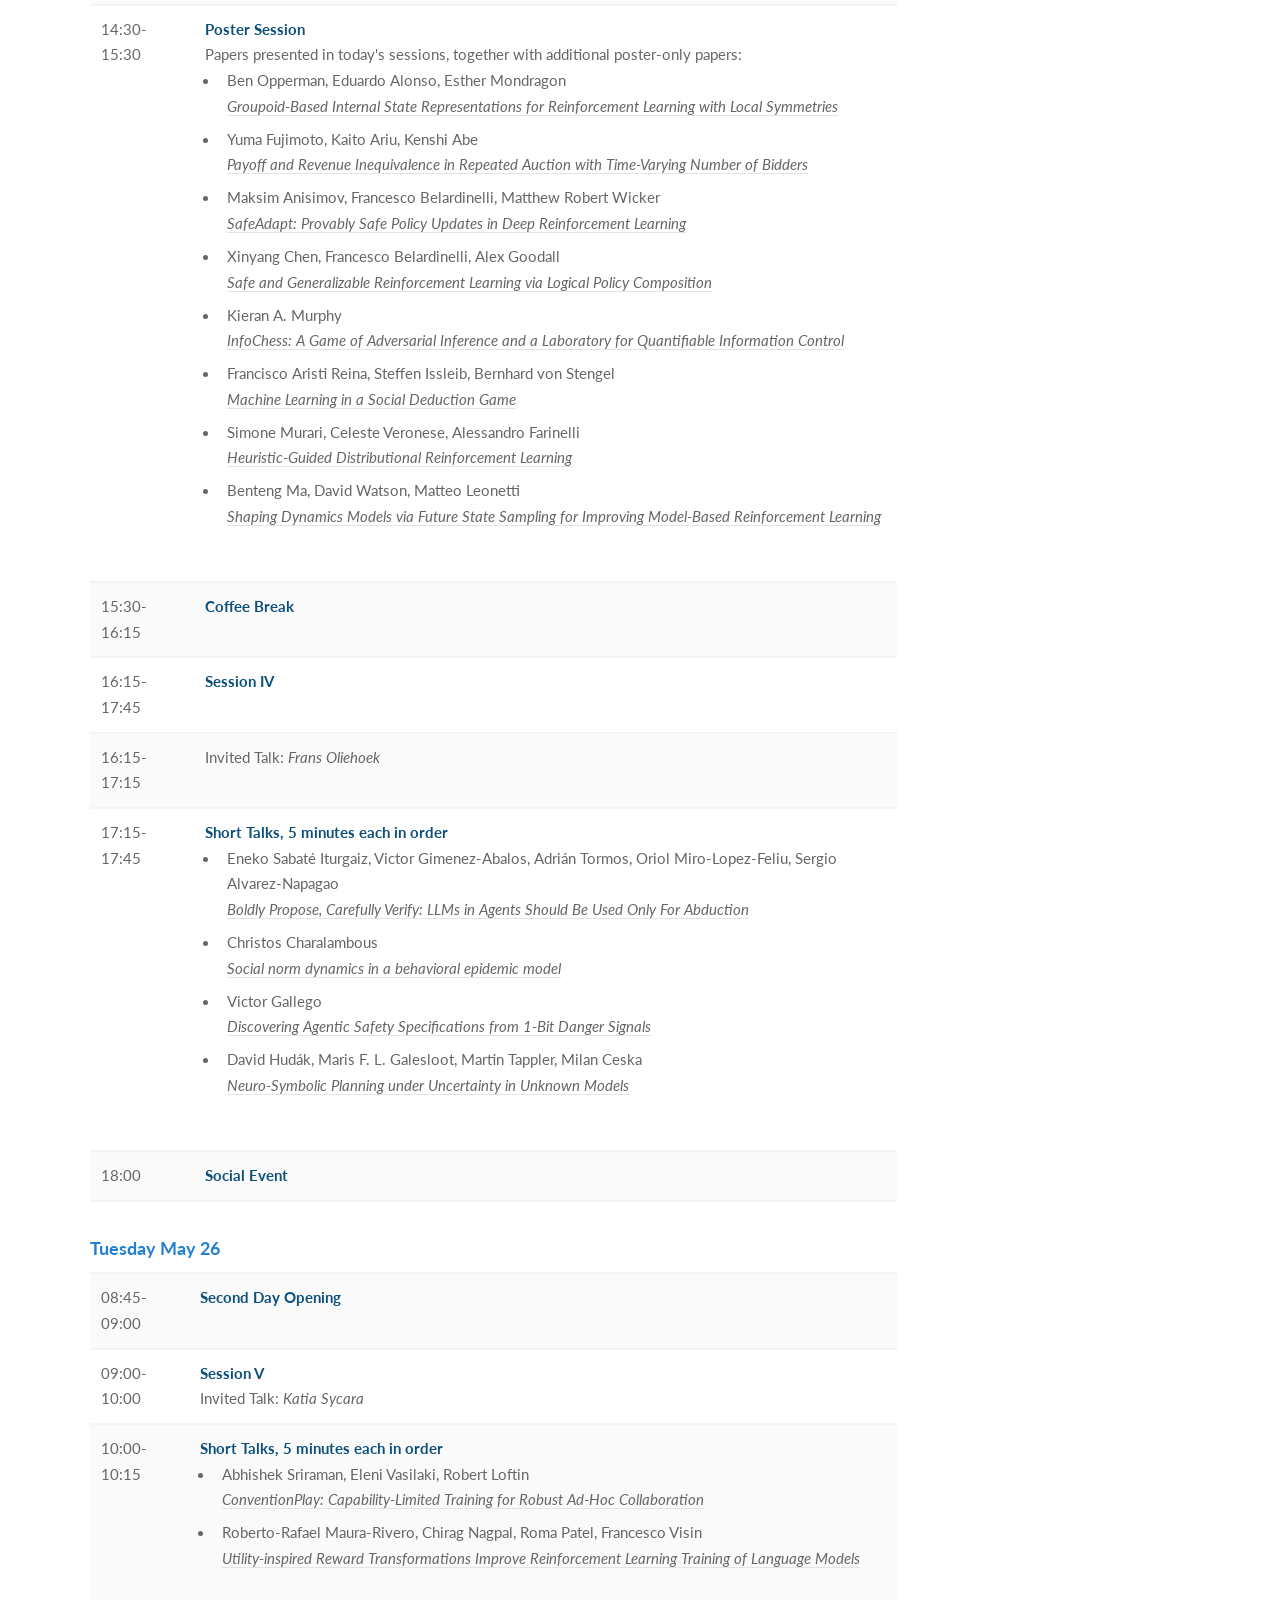
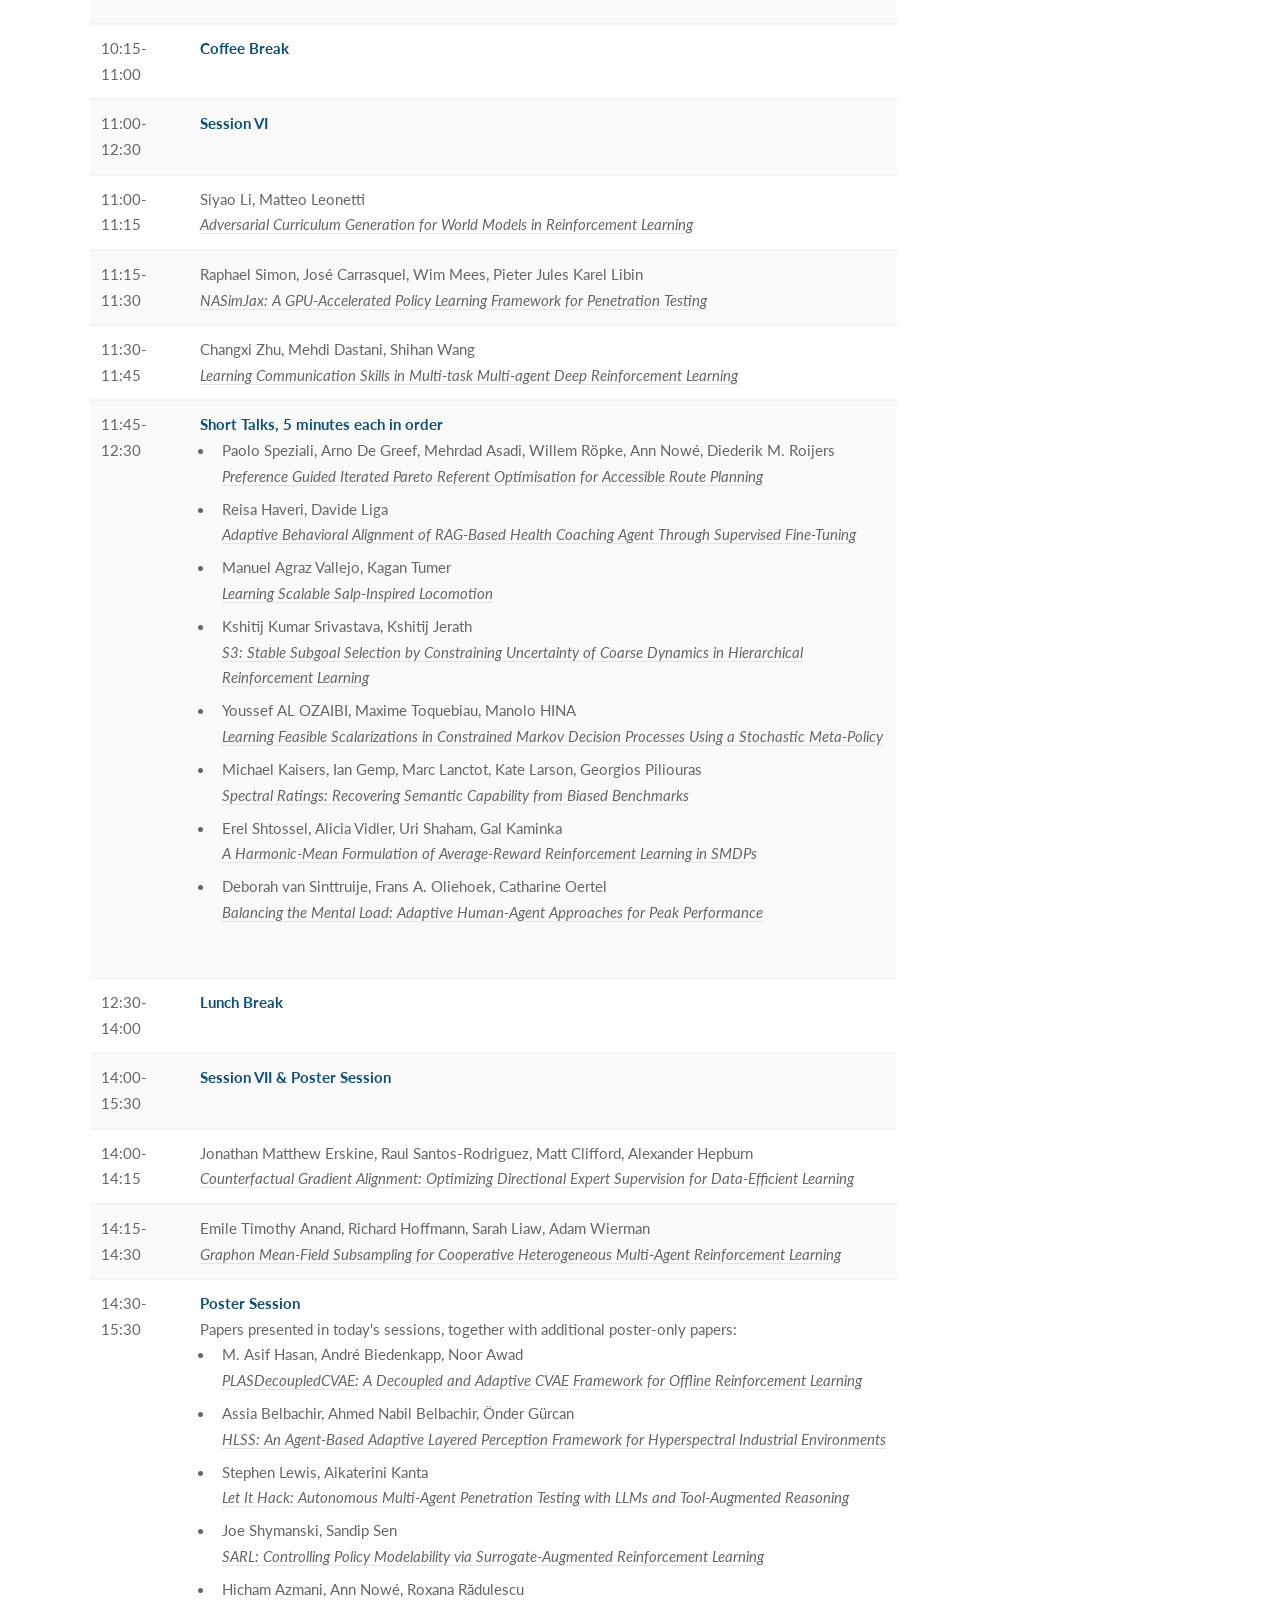
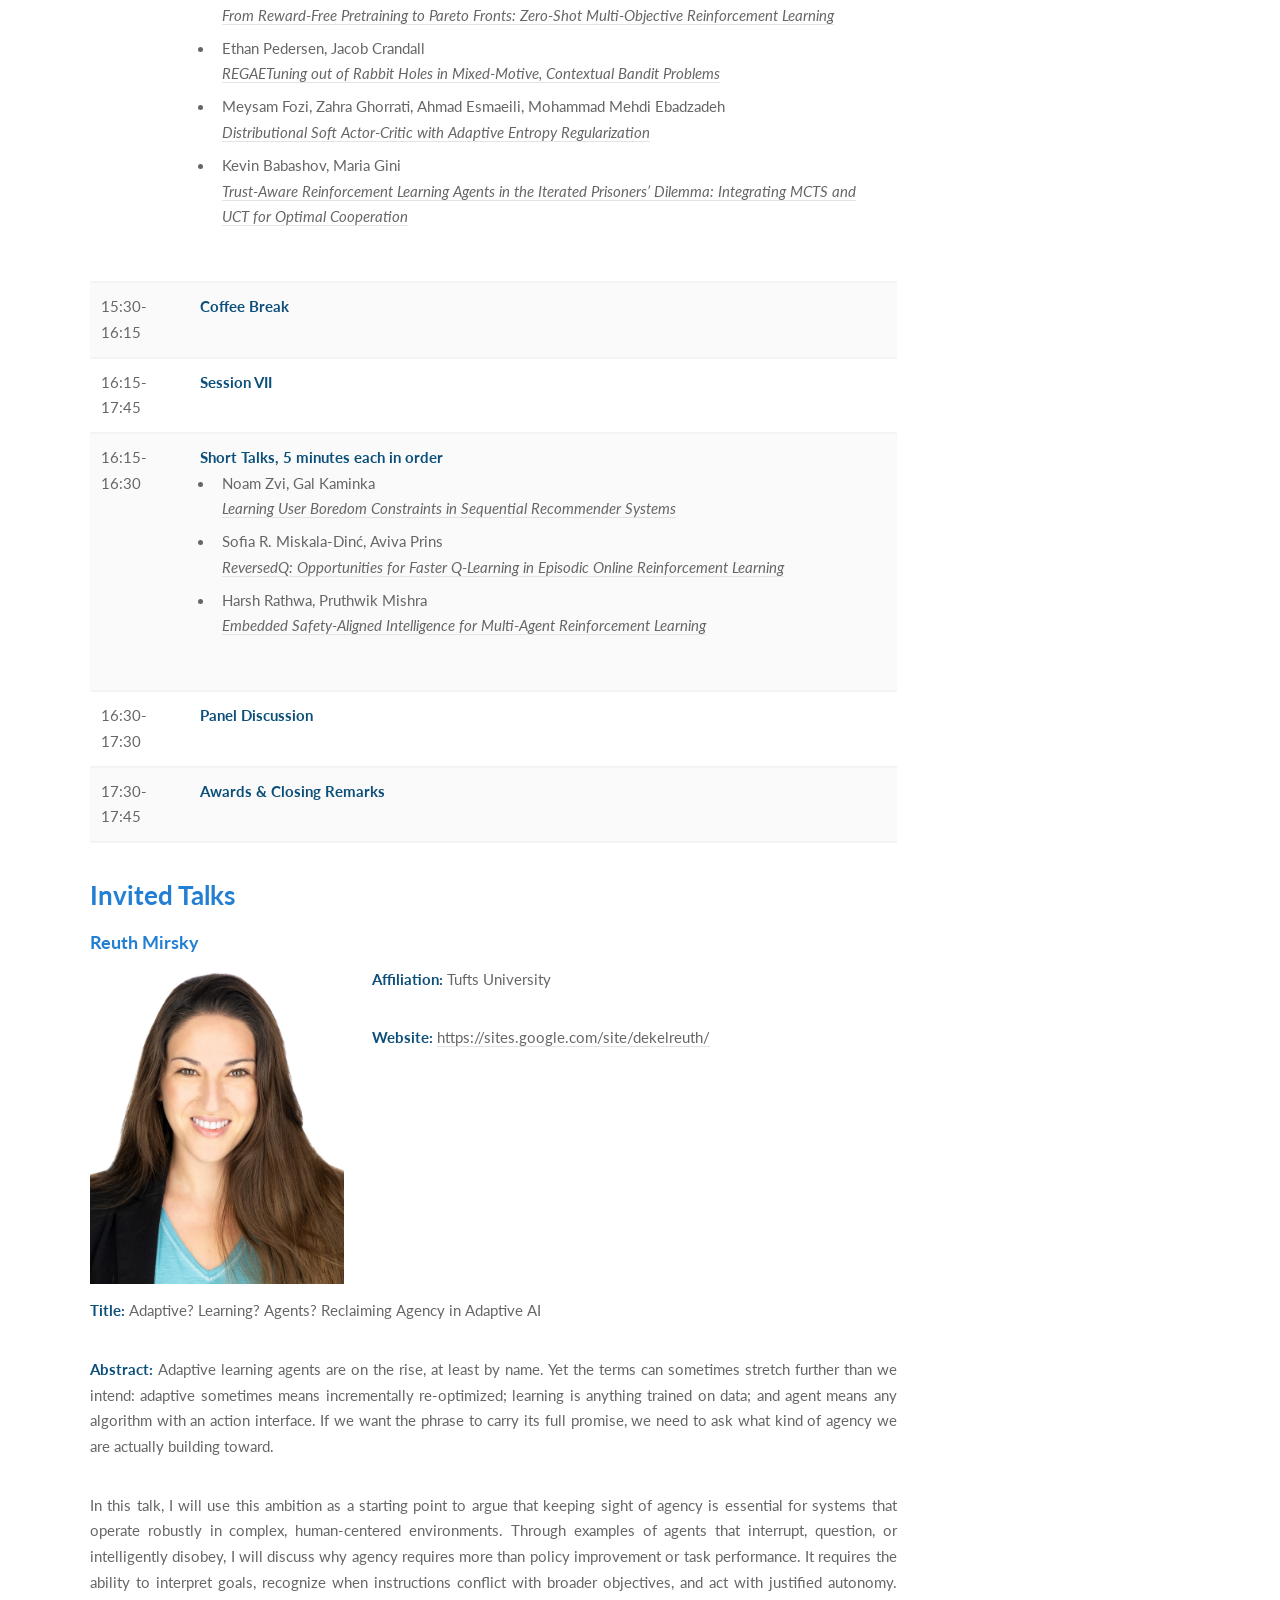
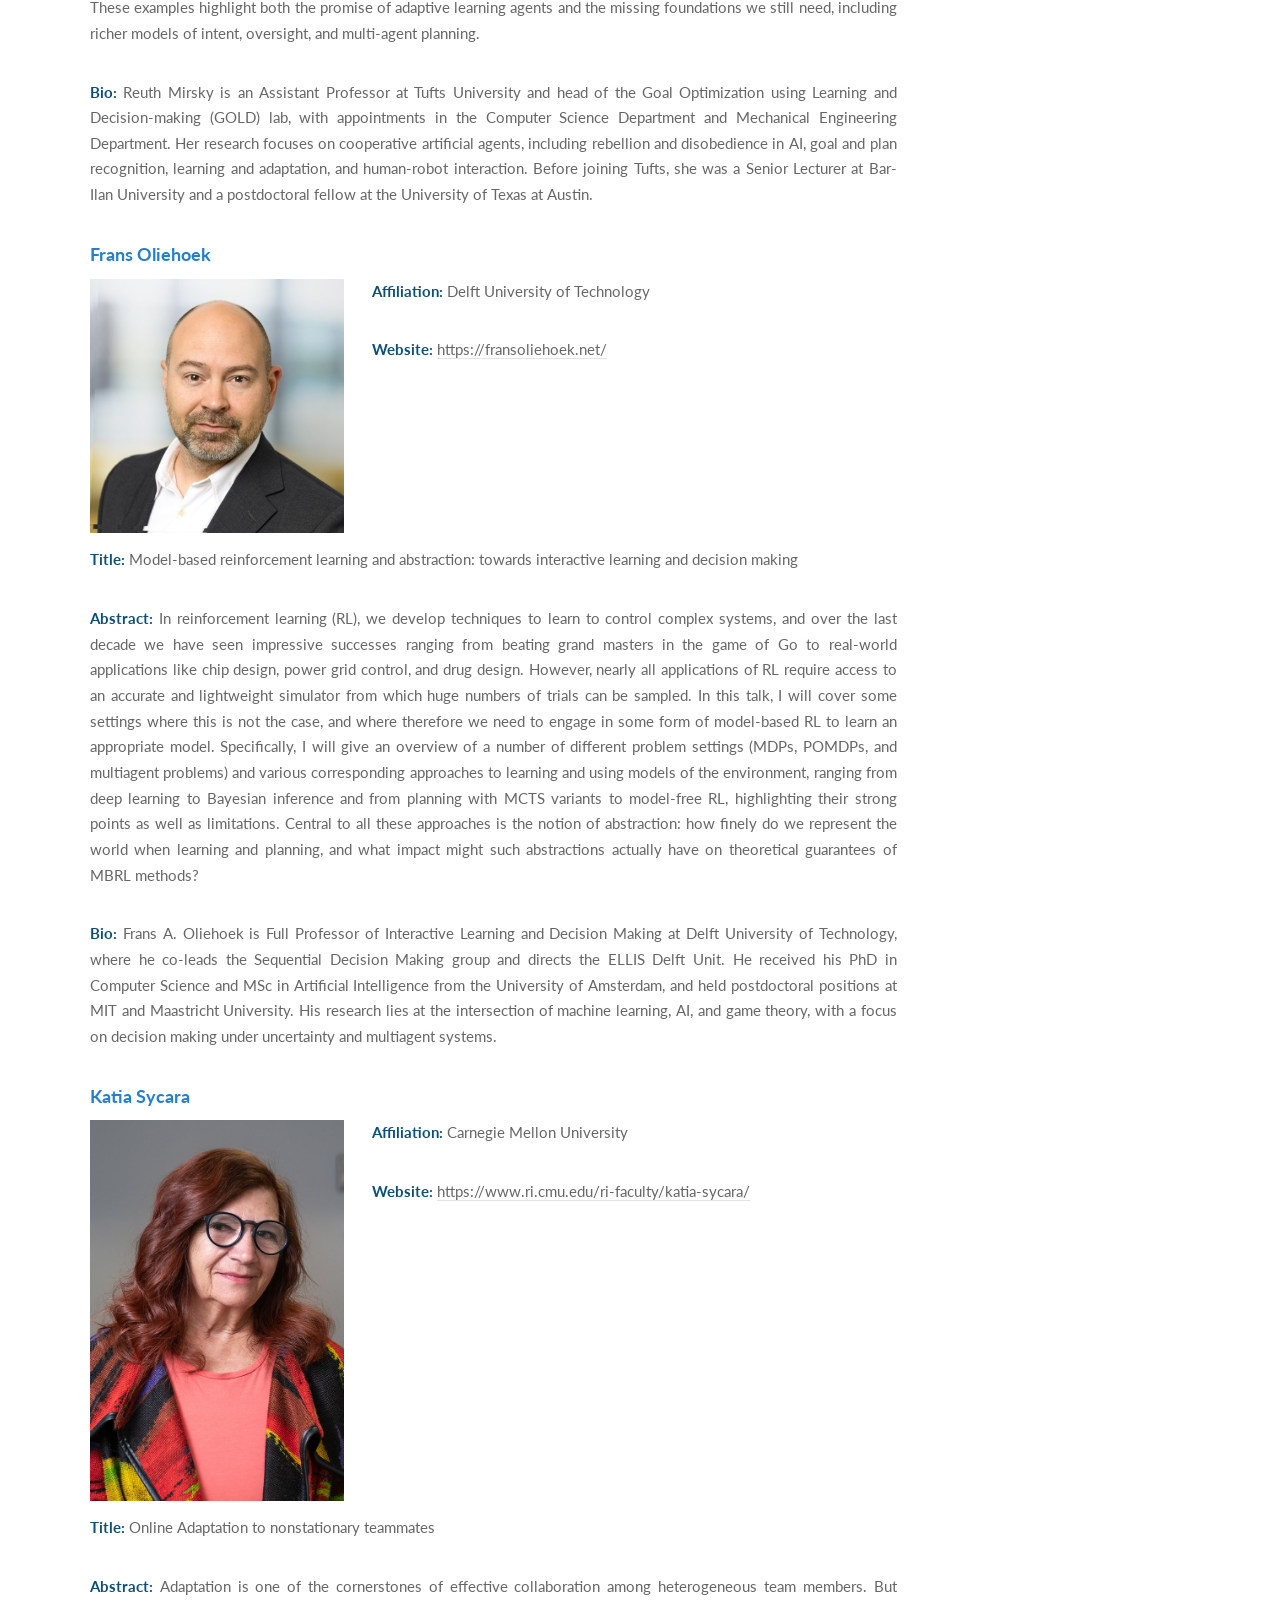
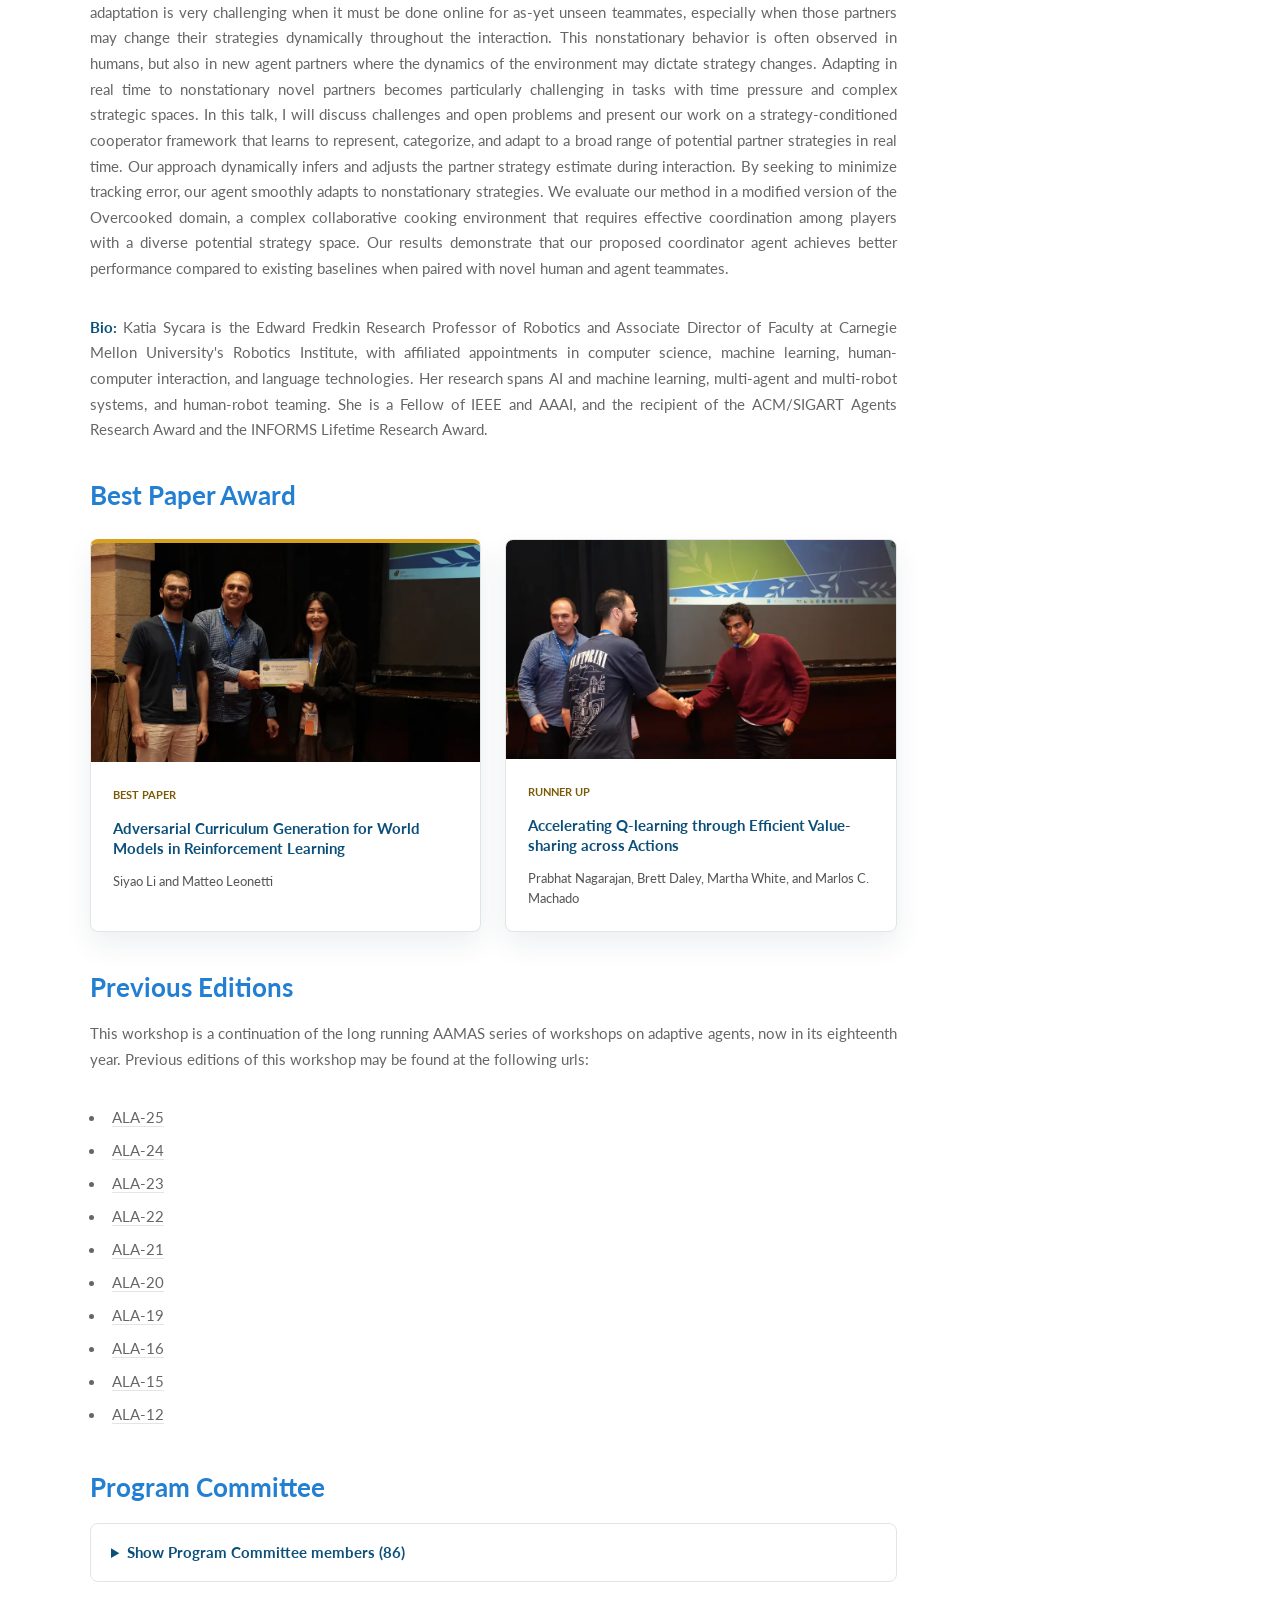
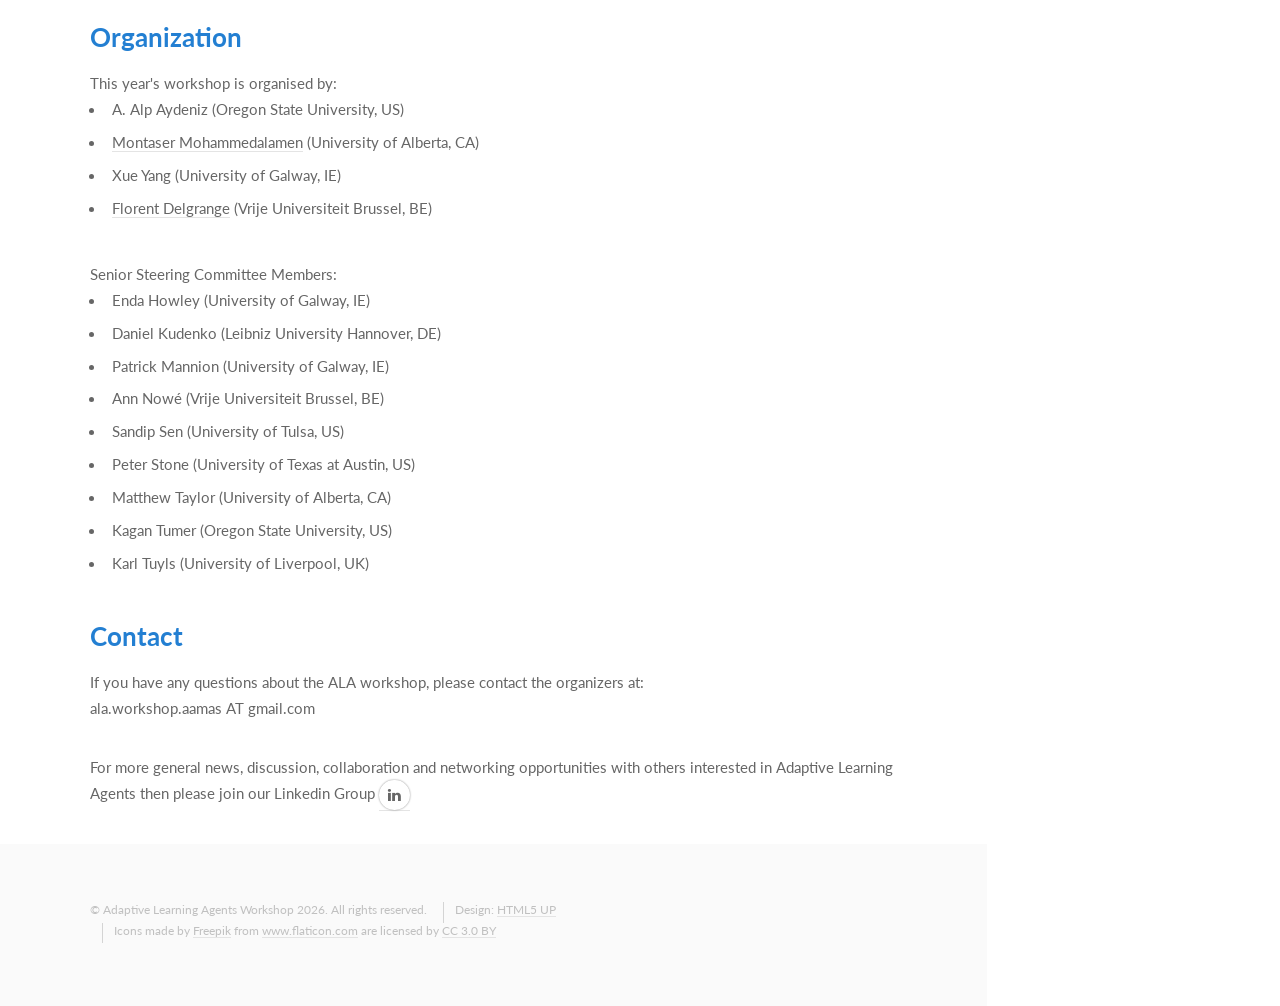
==== commit 3f2dffe5: "Update workshop homepage after ALA 2026" ====
--- a/index.html
+++ b/index.html
@@ -29,8 +29,10 @@
         <!-- Header -->
         <section id="header">
             <header>
-                <a class="workshop-logo" href="#"><img src="images/ala-workshop-logo.png" width="112" height="112" alt="Adaptive and Learning Agents Workshop logo" /></a>
-                <h1 id="logo"><a href="#">ALA 2026</a></h1>
+                <div class="workshop-brand">
+                    <a class="workshop-logo" href="#"><img src="images/ala-workshop-logo.png" width="180" height="180" alt="Adaptive and Learning Agents Workshop logo" /></a>
+                    <h1 id="logo"><a href="#">ALA 2026</a></h1>
+                </div>
                 <p style="color:#FFF2D2">Adaptive and Learning Agents Workshop<br />
                 at AAMAS, Paphos, Cyprus</p>
             </header>
@@ -44,8 +46,8 @@
                     <li><a href="#program">Program</a></li>
                     <!-- <li><a href="#posters">Poster Sessions</a></li> -->
                     <!-- <li><a href="#accepted">Accepted Papers</a></li> -->
-                    <li><a href="#talks">Invited Talks</a></li>
-                    <!-- <li><a href="#awards">Awards</a></li> -->
+                    <li><a href="#talks">Invited Talks</a></li>
+                    <li><a href="#awards">Best Paper Award</a></li>
                     <li><a href="#previouseditions">Previous Editions</a></li>
                     <li><a href="#pc">Program Committee</a></li>
                     <li><a href="#organization">Organization</a></li>
@@ -77,6 +79,8 @@
                     <div class="container">
                         <h3>News</h3>
                         <ul>
+                        <li>2 Jun 2026: ALA 2026 was a great success! See the <a href="https://www.flickr.com/photos/easyconf/55294575058/in/album-72177720333850817/" target="_blank"><em>photo gallery</em></a> from this year's workshop.</li>
+                        <li>2 Jun 2026: Congratulations to the ALA 2026 award winners: Siyao Li and Matteo Leonetti received the Best Paper Award for <a href="#awards"><em>Adversarial Curriculum Generation for World Models in Reinforcement Learning</em></a>, and Prabhat Nagarajan, Brett Daley, Martha White, and Marlos C. Machado were named runner up for <a href="#awards"><em>Accelerating Q-learning through Efficient Value-sharing across Actions</em></a>.</li>
                         <li>8 May 2026: Camera-ready copies of the accepted papers are now viewable in the <a href="#program"><em>program</em></a>.</li>
                         <li>5 May 2026: We are excited to announce Reuth Mirsky, Frans Oliehoek, and Katia Sycara as invited speakers for ALA 2026.</li>
 
@@ -564,20 +568,35 @@
                 </div>
             </section>
 
-                <!--   
-                <section id="awards">
-                    <div class="container">
-                        <h3>Awards</h3>
-                        <h4 id='bestpaperaward'>Best Paper Award</h4>
-            
-                        <p>We are pleased to announce the best paper of ALA 2025 is "Networked Communication for Mean-Field Games with Function Approximation and Empirical Mean-Field Estimation", by Patrick Benjamin and Alessandro Abate!</p>
-                        
-                        <h4 id='runnerup'>Runner Up Best Paper Award</h4>
-            
-                        <p>We are pleased to announce the runner up for the best paper of ALA 2025 is "Self-Confirming Transformer for Belief-Conditioned Adaptation in Offline Multi-Agent Reinforcement Learning", by Tao Li, Juan Guevara, Xinhong Xie, and Quanyan Zhu!</p>
-                </div> 
-            </section>
-            -->
+                <section id="awards">
+                    <div class="container">
+                        <h3>Best Paper Award</h3>
+
+                        <div class="award-grid">
+                            <article class="award-card award-card-primary">
+                                <div class="award-image">
+                                    <img src="images/ala2026-best-paper-award.webp" width="960" height="540" loading="lazy" decoding="async" alt="Best Paper Award presentation at ALA 2026">
+                                </div>
+                                <div class="award-content">
+                                    <p class="award-label">Best Paper</p>
+                                    <h4><a href="papers/ALA2026_paper_36.pdf" target="_blank">Adversarial Curriculum Generation for World Models in Reinforcement Learning</a></h4>
+                                    <p>Siyao Li and Matteo Leonetti</p>
+                                </div>
+                            </article>
+
+                            <article class="award-card">
+                                <div class="award-image">
+                                    <img src="images/ala2026-runner-up-award.webp" width="960" height="540" loading="lazy" decoding="async" alt="Runner-up Best Paper Award presentation at ALA 2026">
+                                </div>
+                                <div class="award-content">
+                                    <p class="award-label">Runner Up</p>
+                                    <h4><a href="papers/ALA2026_paper_34.pdf" target="_blank">Accelerating Q-learning through Efficient Value-sharing across Actions</a></h4>
+                                    <p>Prabhat Nagarajan, Brett Daley, Martha White, and Marlos C. Machado</p>
+                                </div>
+                            </article>
+                        </div>
+                </div>
+            </section>
             
             
             <section id="previouseditions">
@@ -615,7 +634,97 @@
             <section id="pc">
                 <div class="container">
                     <h3>Program Committee</h3>
-                    TBA.      
+                    <details class="pc-reviewers">
+                        <summary>Show Program Committee members (86)</summary>
+                        <ul class="pc-reviewer-list">
+                            <li>Adrian Agogino, University of Texas, Austin</li>
+                            <li>Juan Antonio Rodriguez Aguilar, Spanish National Research Council</li>
+                            <li>Seth Akins, University of Alberta</li>
+                            <li>Nitay Alon, Hebrew University of Jerusalem</li>
+                            <li>Adithya Ananth, Indian Institute of Technology Tirupati</li>
+                            <li>Andrea Arcidiacono, Vrije Universiteit Brussel</li>
+                            <li>Panos Aronis, Utrecht University</li>
+                            <li>Hicham Azmani, Vrije Universiteit Brussel</li>
+                            <li>Francesco Belardinelli, Imperial College London</li>
+                            <li>Noah Boehme, Oregon State University</li>
+                            <li>Neil Burch, Sony AI</li>
+                            <li>Vinicius Renan de Carvalho, Universidade de São Paulo</li>
+                            <li>Matteo Ceriscioli, Oregon State University</li>
+                            <li>Alexandra Cimpean, Vrije Universiteit Brussel</li>
+                            <li>Jacob Crandall, Brigham Young University</li>
+                            <li>Mehdi Dastani, Utrecht University</li>
+                            <li>Gaurav Dixit, Oregon State University</li>
+                            <li>Elias Fernández Domingos, Vrije Universiteit Brussel</li>
+                            <li>Flint Xiaofeng Fan, ETHZ - ETH Zurich</li>
+                            <li>Alessandro Farinelli, Università degli Studi di Verona</li>
+                            <li>Rolando Fernandez, University of Texas at Austin</li>
+                            <li>Victor Gallego, Komorebi AI</li>
+                            <li>Julian Garcia, Monash University</li>
+                            <li>Román Chiva Gil, University of Amsterdam</li>
+                            <li>Victor Gimenez-Abalos, Universidad Politécnica de Cataluna</li>
+                            <li>Everardo Gonzalez, Oregon State University</li>
+                            <li>Alex Goodall, Imperial College London</li>
+                            <li>Davide Grossi, University of Groningen</li>
+                            <li>Athirai Aravazhi Irissappane, Amazon</li>
+                            <li>Siddarth Iyer, University of Texas at Austin</li>
+                            <li>Shashi Shekhar Jha, Indian Institute Of Technology-Ropar (IIT-Ropar)</li>
+                            <li>Gal Kaminka, Bar-Ilan University</li>
+                            <li>Alec Koppel, Johns Hopkins University Applied Physics Laboratory</li>
+                            <li>Marc Lanctot, Google DeepMind</li>
+                            <li>Matteo Leonetti, King's College London, University of London</li>
+                            <li>Davide Liga, University of Luxemburg</li>
+                            <li>Viliam Lisý, Czech Technical University in Prague</li>
+                            <li>Robert Loftin, University of Sheffield</li>
+                            <li>Junlin Lu, National University of Ireland, Galway</li>
+                            <li>Maite López-Sánchez, Universitat de Barcelona</li>
+                            <li>Patrick MacAlpine, Sony AI</li>
+                            <li>Enrico Marchesini, Massachusetts Institute of Technology</li>
+                            <li>Mateus Begnini Melchiades, Universidade Vale do Rio dos Sinos</li>
+                            <li>Daniele Meli, University of Verona</li>
+                            <li>Dimitris Michailidis, University of Amsterdam</li>
+                            <li>David Milec, Czech Technical Univeresity in Prague, Czech Technical University of Prague</li>
+                            <li>Pruthwik Mishra, Sardar Vallabhbhai National Institute of Technology</li>
+                            <li>Esther Mondragon, City University</li>
+                            <li>Kieran A. Murphy, New Jersey Institute of Technology</li>
+                            <li>Youssef AL OZAIBI, Ecole Centrale d'Electronique - ECE</li>
+                            <li>Katerina Papadaki, London School of Economics and Political Science, University of London</li>
+                            <li>Bei Peng, University of Liverpool</li>
+                            <li>Alexandre S. Pires, University of Amsterdam</li>
+                            <li>Aviva Prins, University of Maryland, College Park</li>
+                            <li>Neha G. Pusalkar, Oregon State University</li>
+                            <li>Ivan Radkevich, University of Minnesota - Twin Cities</li>
+                            <li>Gabriel de Oliveira Ramos, Universidade Vale do Rio dos Sinos</li>
+                            <li>Carrie Rebhuhn, The MITRE Corporation</li>
+                            <li>Francisco Aristi Reina, London School of Economics and Political Science, University of London</li>
+                            <li>Tianyu Ren, University of Manchester</li>
+                            <li>Bram M. Renting, Leiden University and Delft University of Technology</li>
+                            <li>Manel Rodriguez-Soto, Artificial Intelligence Research Institute, Spanish National Research Council</li>
+                            <li>Diederik M Roijers, Vrije Universiteit Brussel</li>
+                            <li>Andries Rosseau, Vrije Universiteit Brussel</li>
+                            <li>Pulkit Rustagi, Oregon State University</li>
+                            <li>Roxana Rădulescu, Utrecht University (ICS), Utrecht University</li>
+                            <li>Vidyasagar Sadhu, SRI International</li>
+                            <li>Christoph Scherer, Technische Universität Berlin</li>
+                            <li>Sandip Sen, University of Tulsa</li>
+                            <li>Pedro Sequeira, SRI International</li>
+                            <li>Raphael Simon, Vrije Universiteit Brussel</li>
+                            <li>Christopher Simpkins, Kennesaw State University</li>
+                            <li>Arturo Souza, Universidade Vale do Rio dos Sinos</li>
+                            <li>Paolo Speziali, Vrije Universiteit Brussel</li>
+                            <li>Kshitij Kumar Srivastava, University of Massachusetts at Lowell</li>
+                            <li>Denis Steckelmacher, Vrije Universiteit Brussel</li>
+                            <li>Bernhard von Stengel, London School of Economics and Political Science, University of London</li>
+                            <li>Raghav Thakar, Oregon State University</li>
+                            <li>Manuel Agraz Vallejo, Oregon State University</li>
+                            <li>Peter Vamplew, Federation University Australia</li>
+                            <li>Giovanni Varricchione, Utrecht University</li>
+                            <li>Alicia Vidler, Bar-Ilan University</li>
+                            <li>Francesco Visin, Google</li>
+                            <li>Connor Yates, Oregon State University</li>
+                            <li>Changxi Zhu, Utrecht University</li>
+                            <li>Mustafa Mert Çelikok, Delft University of Technology</li>
+                        </ul>
+                    </details>
                     
                     <!-- <ul>
                         <li>Erman Acar, University of Amsterdam</li>
--- a/assets/css/main.css
+++ b/assets/css/main.css
@@ -171,6 +171,96 @@
         clear: both;
     }
 
+    #awards .award-grid {
+        display: grid;
+        gap: 1.5rem;
+        grid-template-columns: repeat(2, minmax(0, 1fr));
+        margin-top: 1.5rem;
+    }
+
+    #awards .award-card {
+        background: #ffffff;
+        border: solid 1px #e4e4e4;
+        border-radius: 8px;
+        box-shadow: 0 0.75rem 1.75rem rgba(25, 49, 72, 0.08);
+        overflow: hidden;
+    }
+
+    #awards .award-card-primary {
+        border-top: solid 4px #d6a21e;
+    }
+
+    #awards .award-image {
+        background: #f5f7f9;
+        aspect-ratio: 16 / 9;
+        overflow: hidden;
+    }
+
+    #awards .award-image img {
+        display: block;
+        width: 100%;
+        height: 100%;
+        object-fit: cover;
+    }
+
+    #awards .award-content {
+        padding: 1.25rem 1.35rem 1.4rem 1.35rem;
+    }
+
+    #awards .award-label {
+        color: #7a5a08;
+        font-size: 0.78em;
+        font-weight: 700;
+        letter-spacing: 0;
+        margin: 0 0 0.65rem 0;
+        text-transform: uppercase;
+    }
+
+    #awards .award-content h4 {
+        color: #0b4f7a;
+        font-size: 1.05em;
+        line-height: 1.35;
+        margin: 0 0 0.75rem 0;
+    }
+
+    #awards .award-content p:last-child {
+        color: #555;
+        font-size: 0.92em;
+        line-height: 1.5;
+        margin: 0;
+    }
+
+    #pc .pc-reviewers {
+        border: solid 1px #e4e4e4;
+        border-radius: 8px;
+        margin-top: 1rem;
+        padding: 1rem 1.25rem;
+    }
+
+    #pc .pc-reviewers summary {
+        color: #0b4f7a;
+        cursor: pointer;
+        font-weight: 700;
+    }
+
+    #pc .pc-reviewer-list {
+        column-gap: 2rem;
+        columns: 2;
+        font-size: 0.92em;
+        line-height: 1.55;
+        margin: 1rem 0 0 0;
+    }
+
+    #pc .pc-reviewer-list li {
+        break-inside: avoid;
+        margin: 0 0 0.35rem 0;
+    }
+
+    #previouseditions,
+    #organization {
+        margin-top: 2.25rem;
+    }
+
 	h1, h2, h3, h4, h5, h6 {
         /* color: #AD4824; */
 		/* color: #57b6ff; */
@@ -1414,6 +1504,14 @@
                 #talks .speaker-abstract,
                 #talks .speaker-bio {
                     clear: both;
+                }
+
+                #awards .award-grid {
+                    grid-template-columns: 1fr;
+                }
+
+                #pc .pc-reviewer-list {
+                    columns: 1;
                 }
 
 				.row.gtr-0 {
@@ -2812,21 +2910,48 @@
 			padding: 3em;
 		}
 
+			#header > header .workshop-brand {
+				-moz-align-items: center;
+				-webkit-align-items: center;
+				-ms-align-items: center;
+				align-items: center;
+				display: -moz-flex;
+				display: -webkit-flex;
+				display: -ms-flex;
+				display: flex;
+				gap: 0.7em;
+				-moz-justify-content: center;
+				-webkit-justify-content: center;
+				-ms-justify-content: center;
+				justify-content: center;
+				margin: 0 auto 1em auto;
+			}
+
 			#header > header .workshop-logo {
 				border: 0;
 				display: block;
-				margin: 0 auto 0.85em auto;
+				-moz-flex-shrink: 0;
+				-webkit-flex-shrink: 0;
+				-ms-flex-shrink: 0;
+				flex-shrink: 0;
+				margin: 0;
 				max-width: 100%;
-				width: 6em;
+				width: 9em;
 			}
 
 				#header > header .workshop-logo img {
 					display: block;
 					height: auto;
-					max-height: 6em;
+					max-height: 9em;
 					object-fit: contain;
 					width: 100%;
 				}
+
+			#header > header .workshop-brand h1 {
+				margin: 0;
+				text-align: left;
+				white-space: nowrap;
+			}
 
 			#header > header .avatar {
 				display: block;
@@ -3276,10 +3401,18 @@
 					padding: 2em;
 				}
 
+					#header > header .workshop-brand {
+						gap: 0.55em;
+						margin-bottom: 0.85em;
+					}
+
 					#header > header .workshop-logo {
-						margin-bottom: 0.75em;
-						width: 5.25em;
-					}
+						width: 5.75em;
+					}
+
+						#header > header .workshop-logo img {
+							max-height: 5.75em;
+						}
 
 					#header > header .avatar {
 						margin: 0 auto 1.6875em auto;
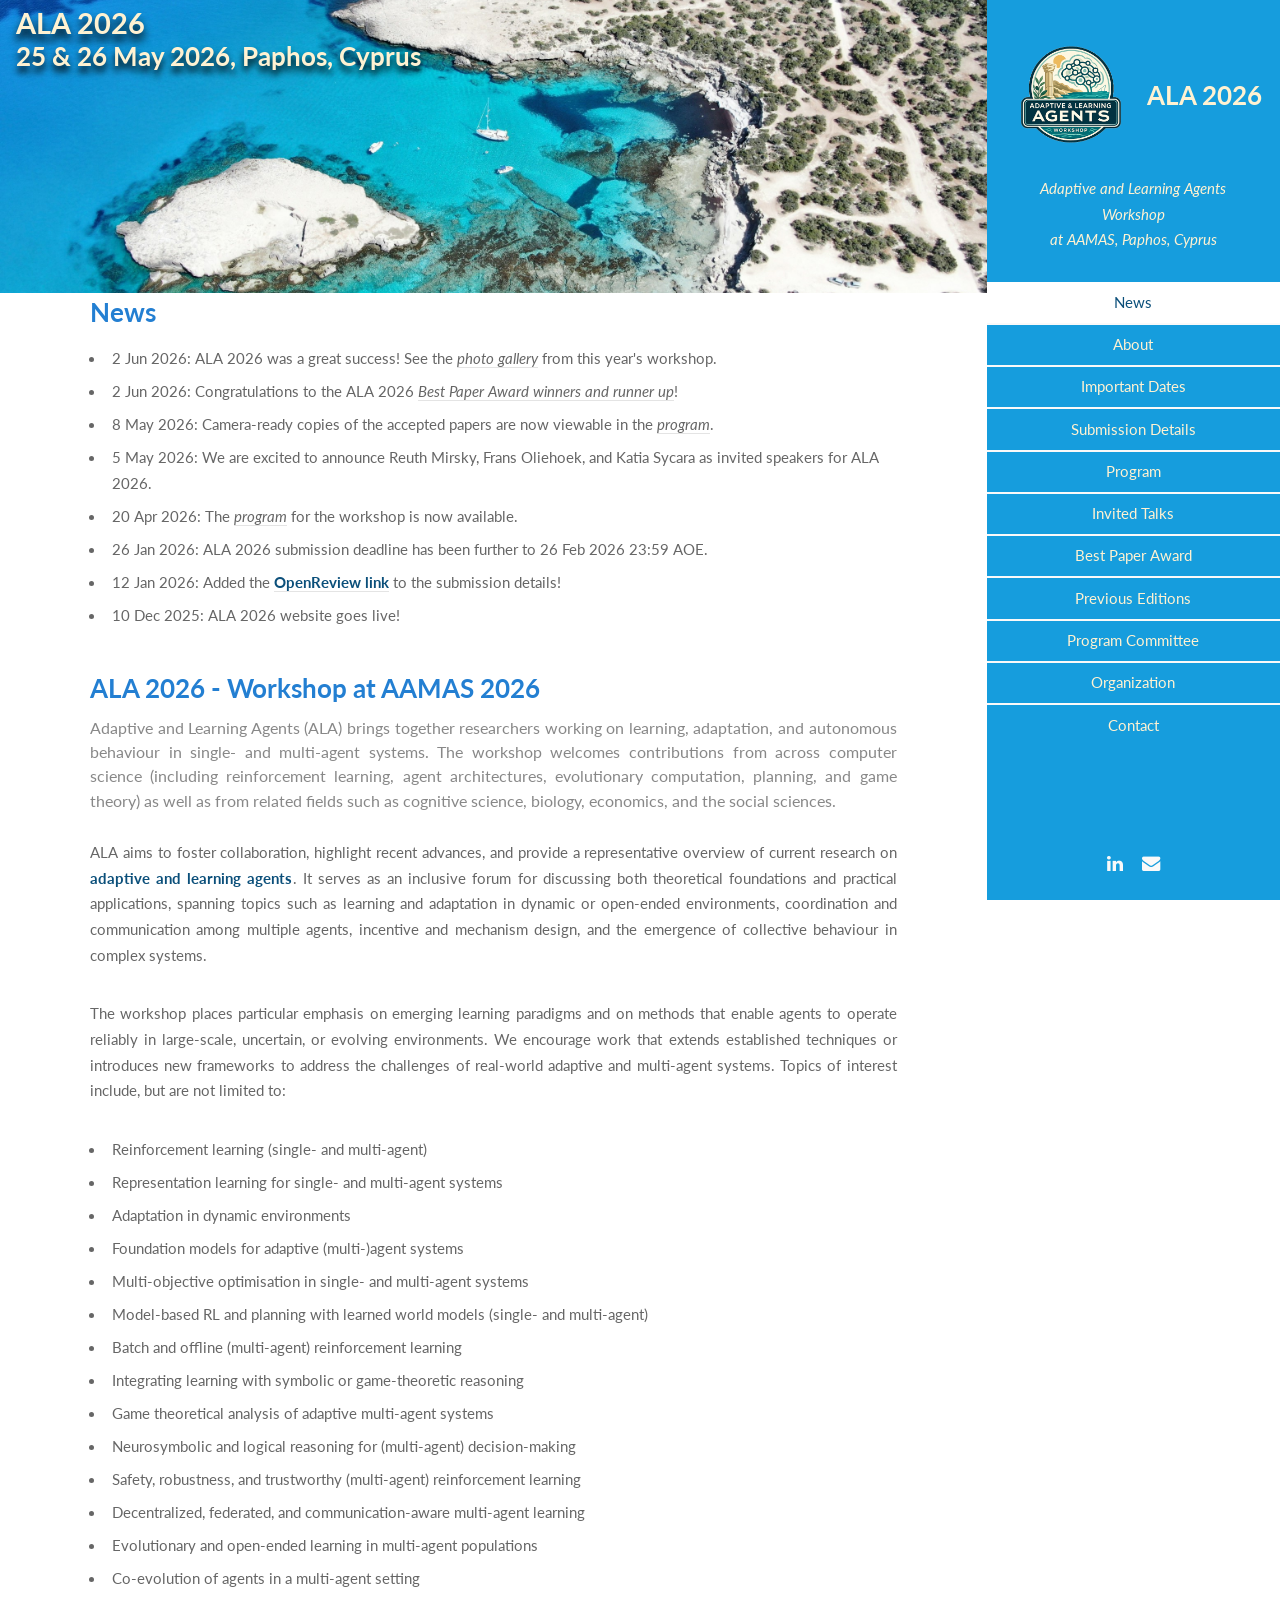
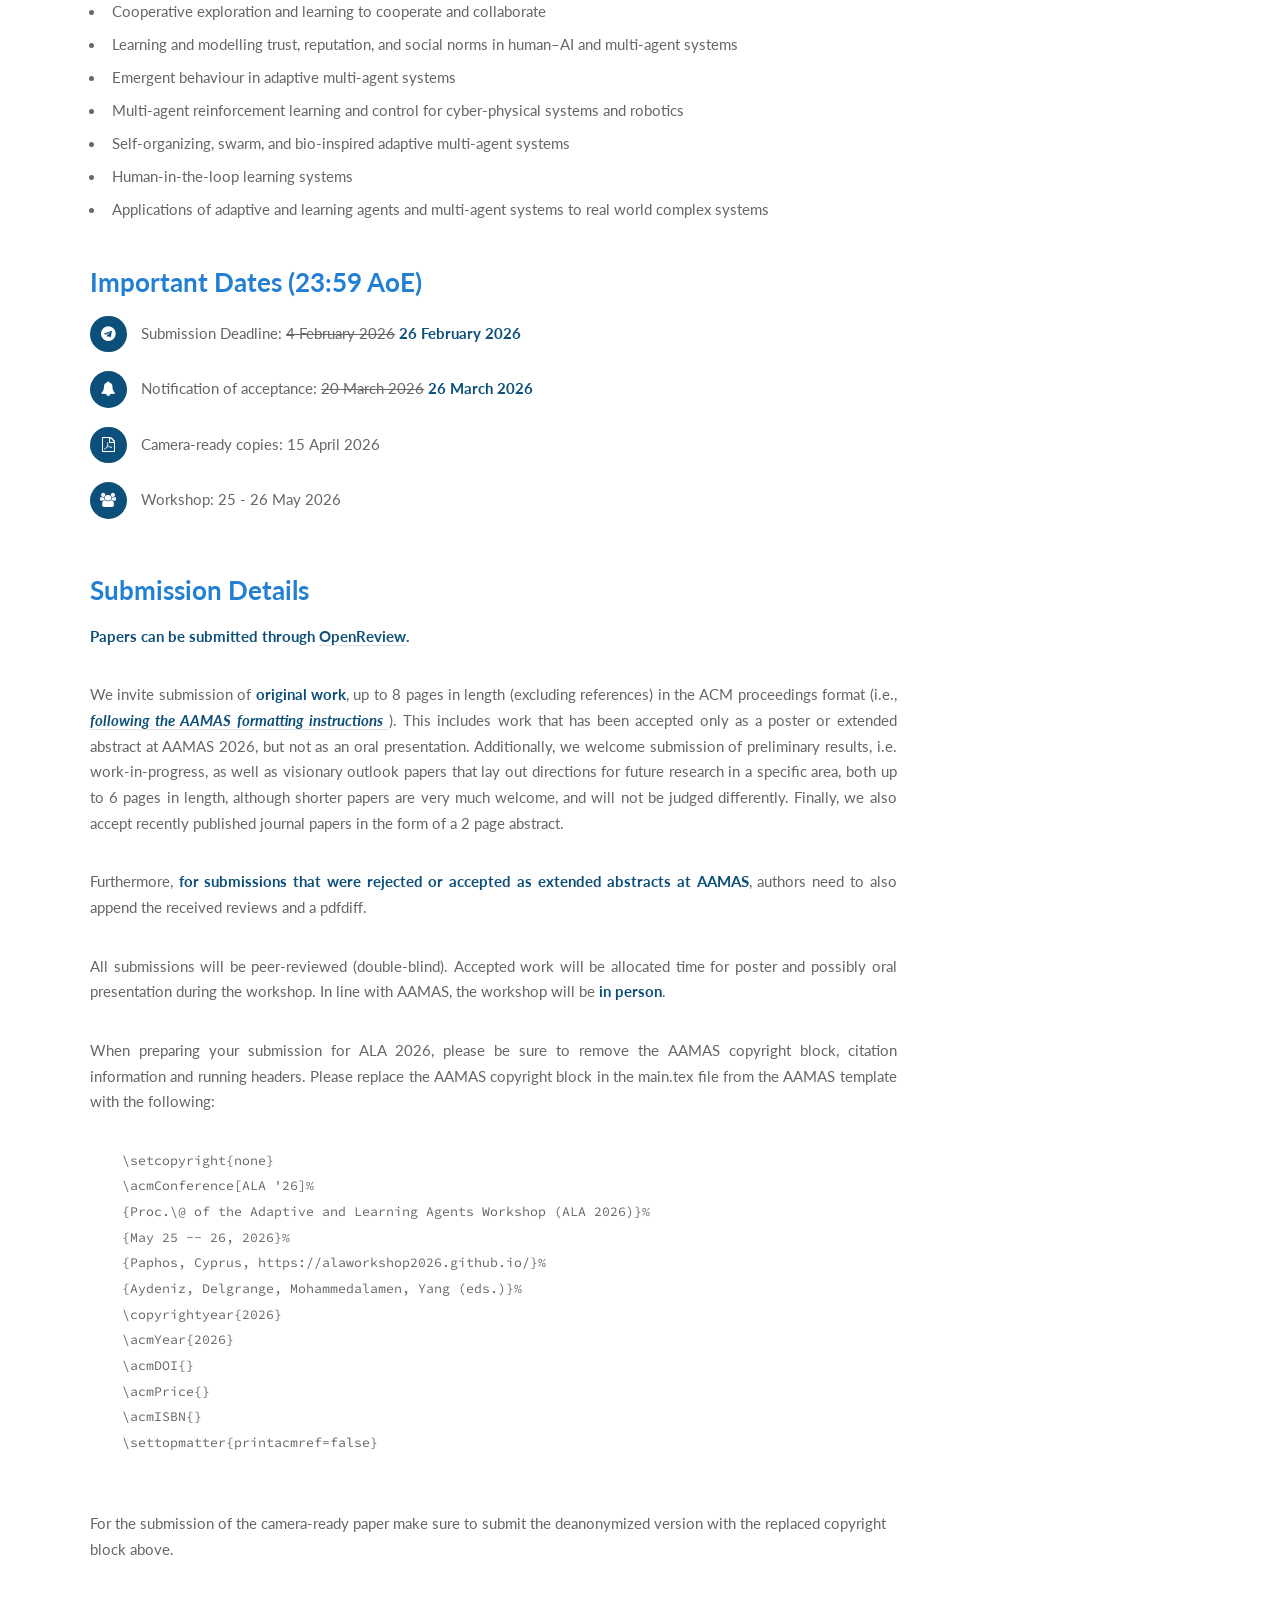
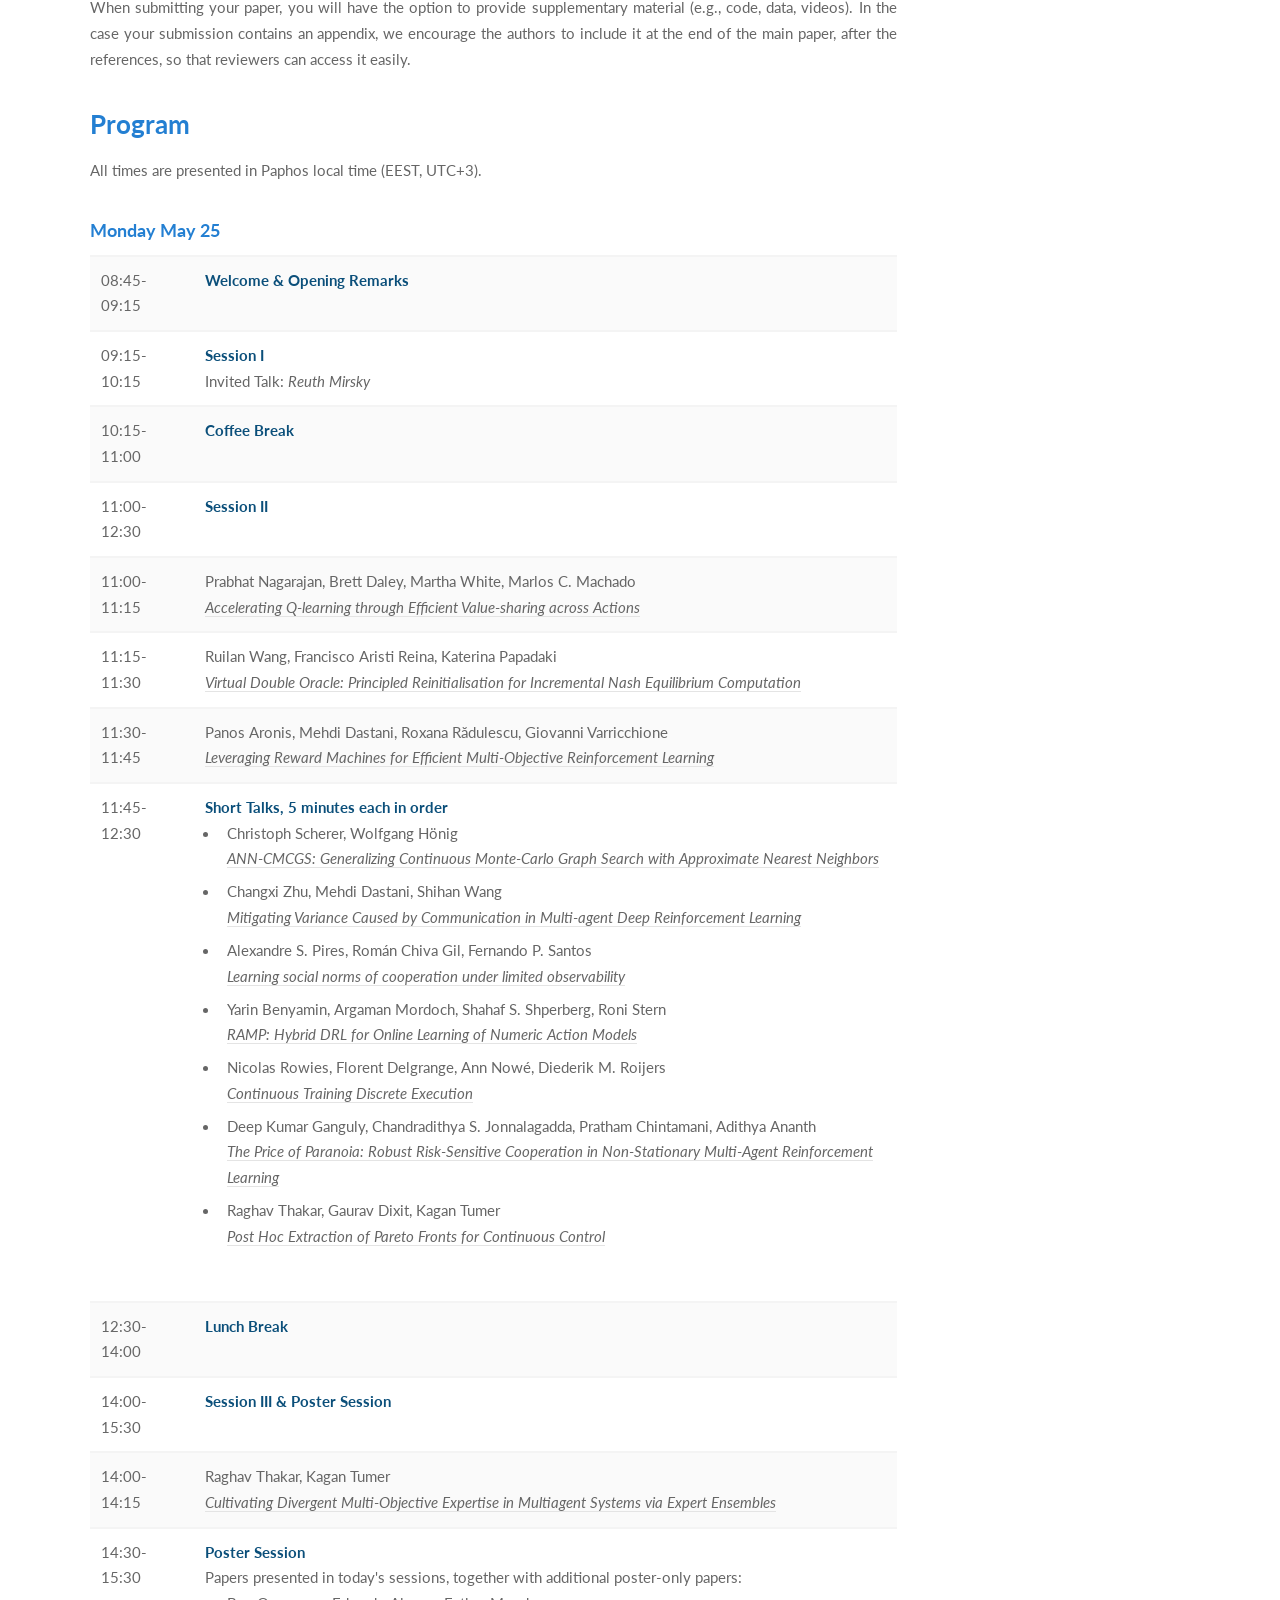
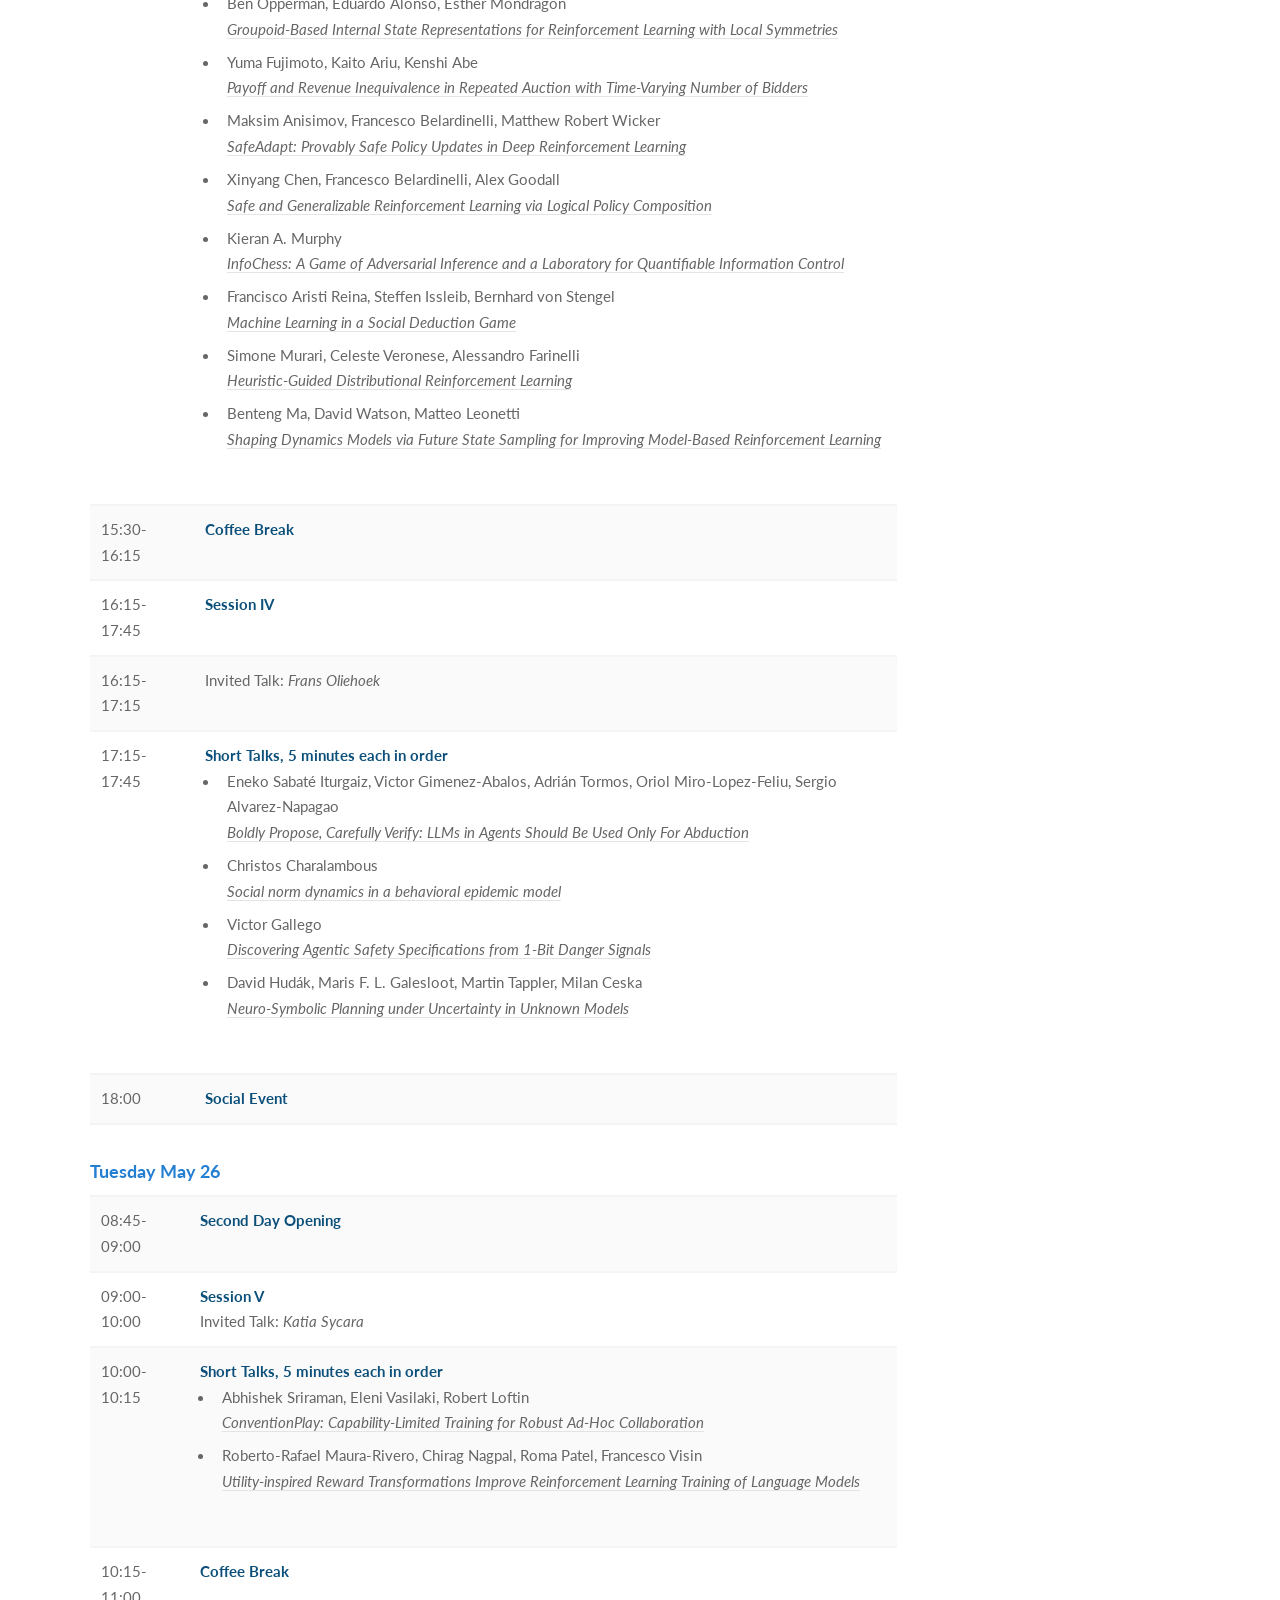
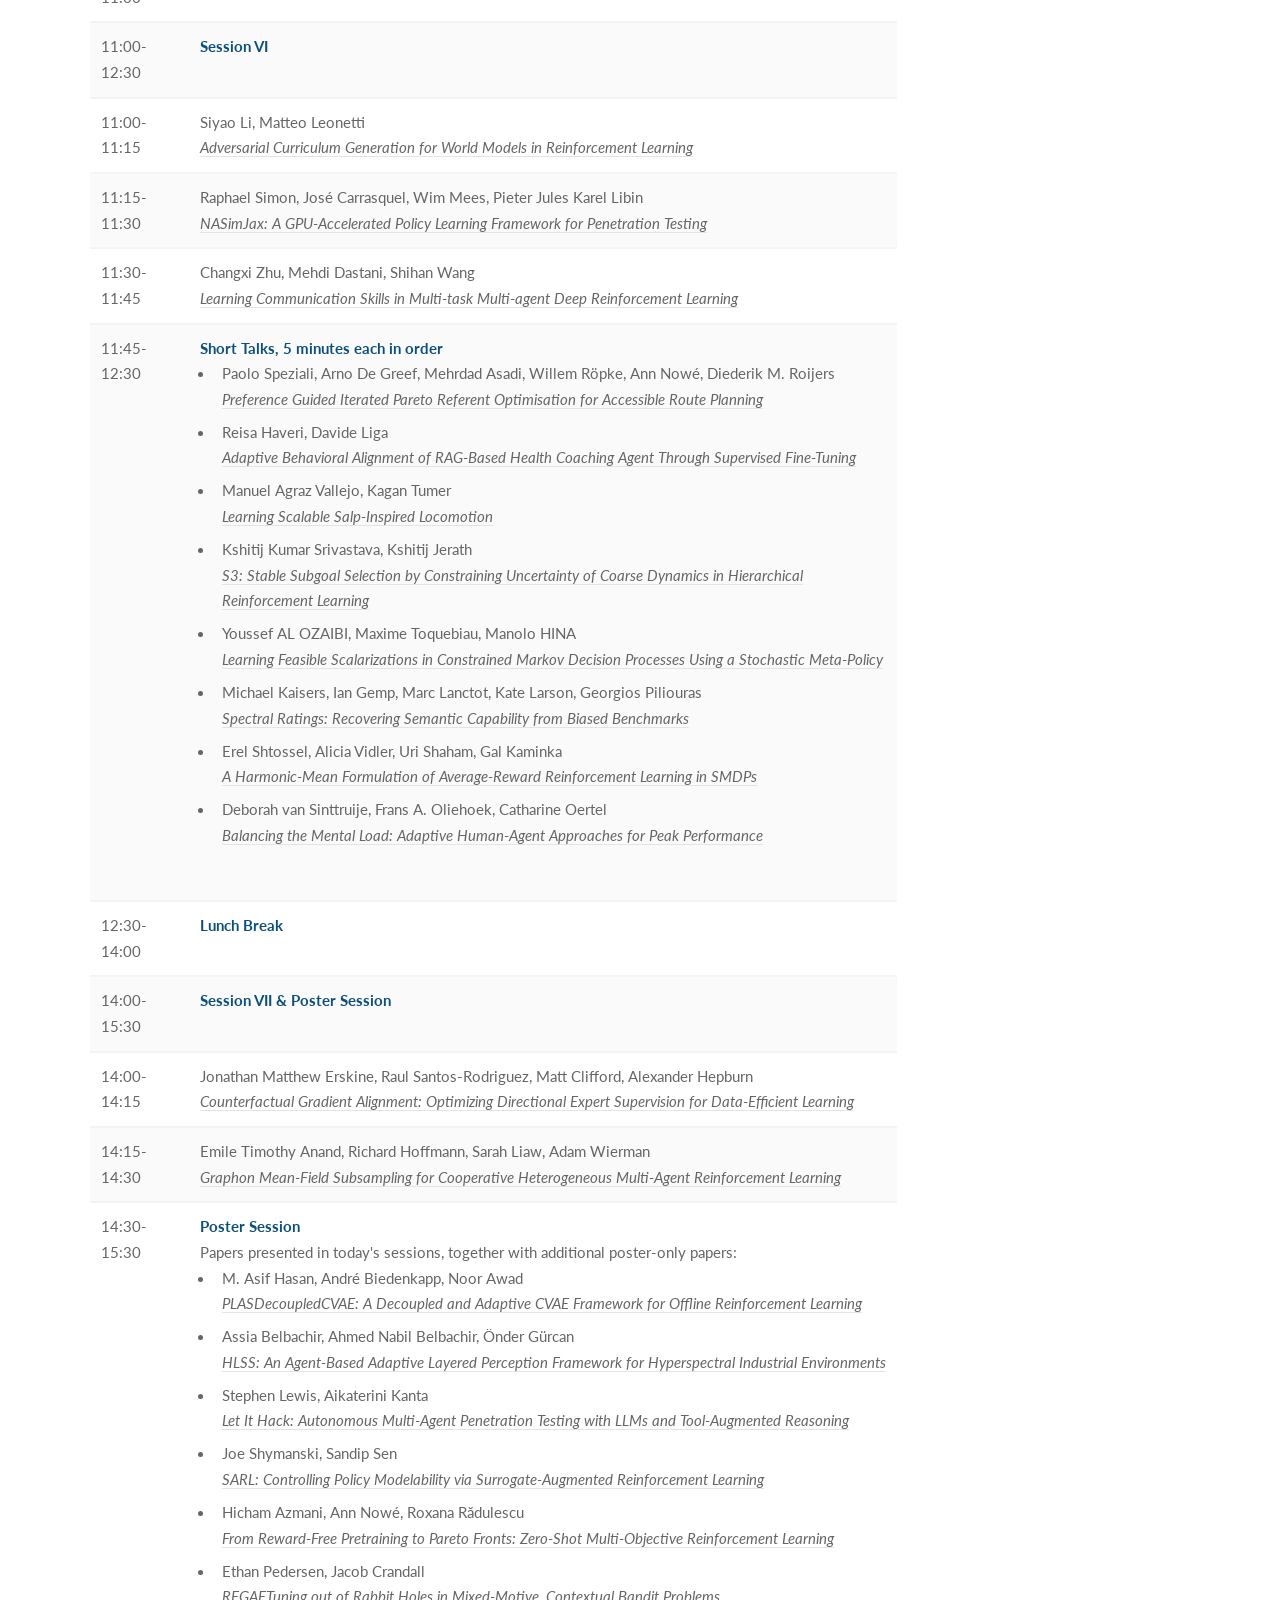
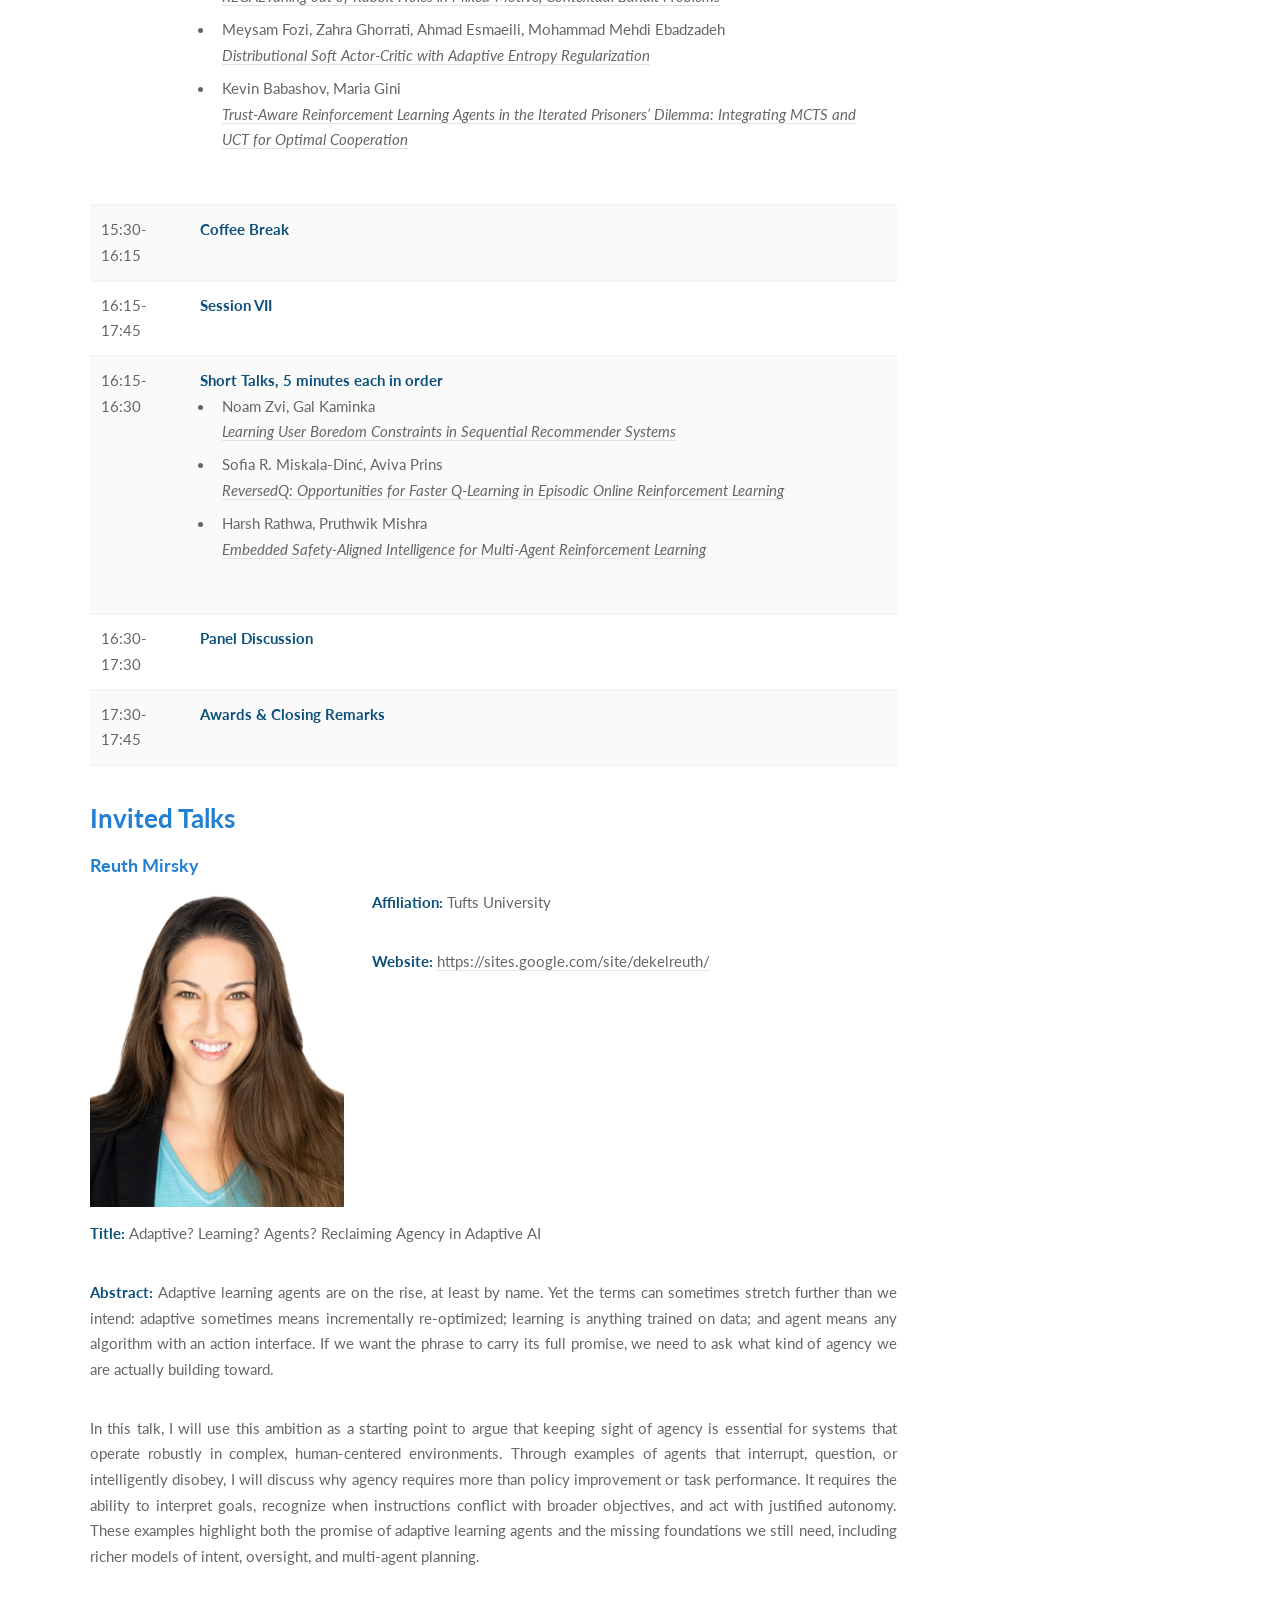
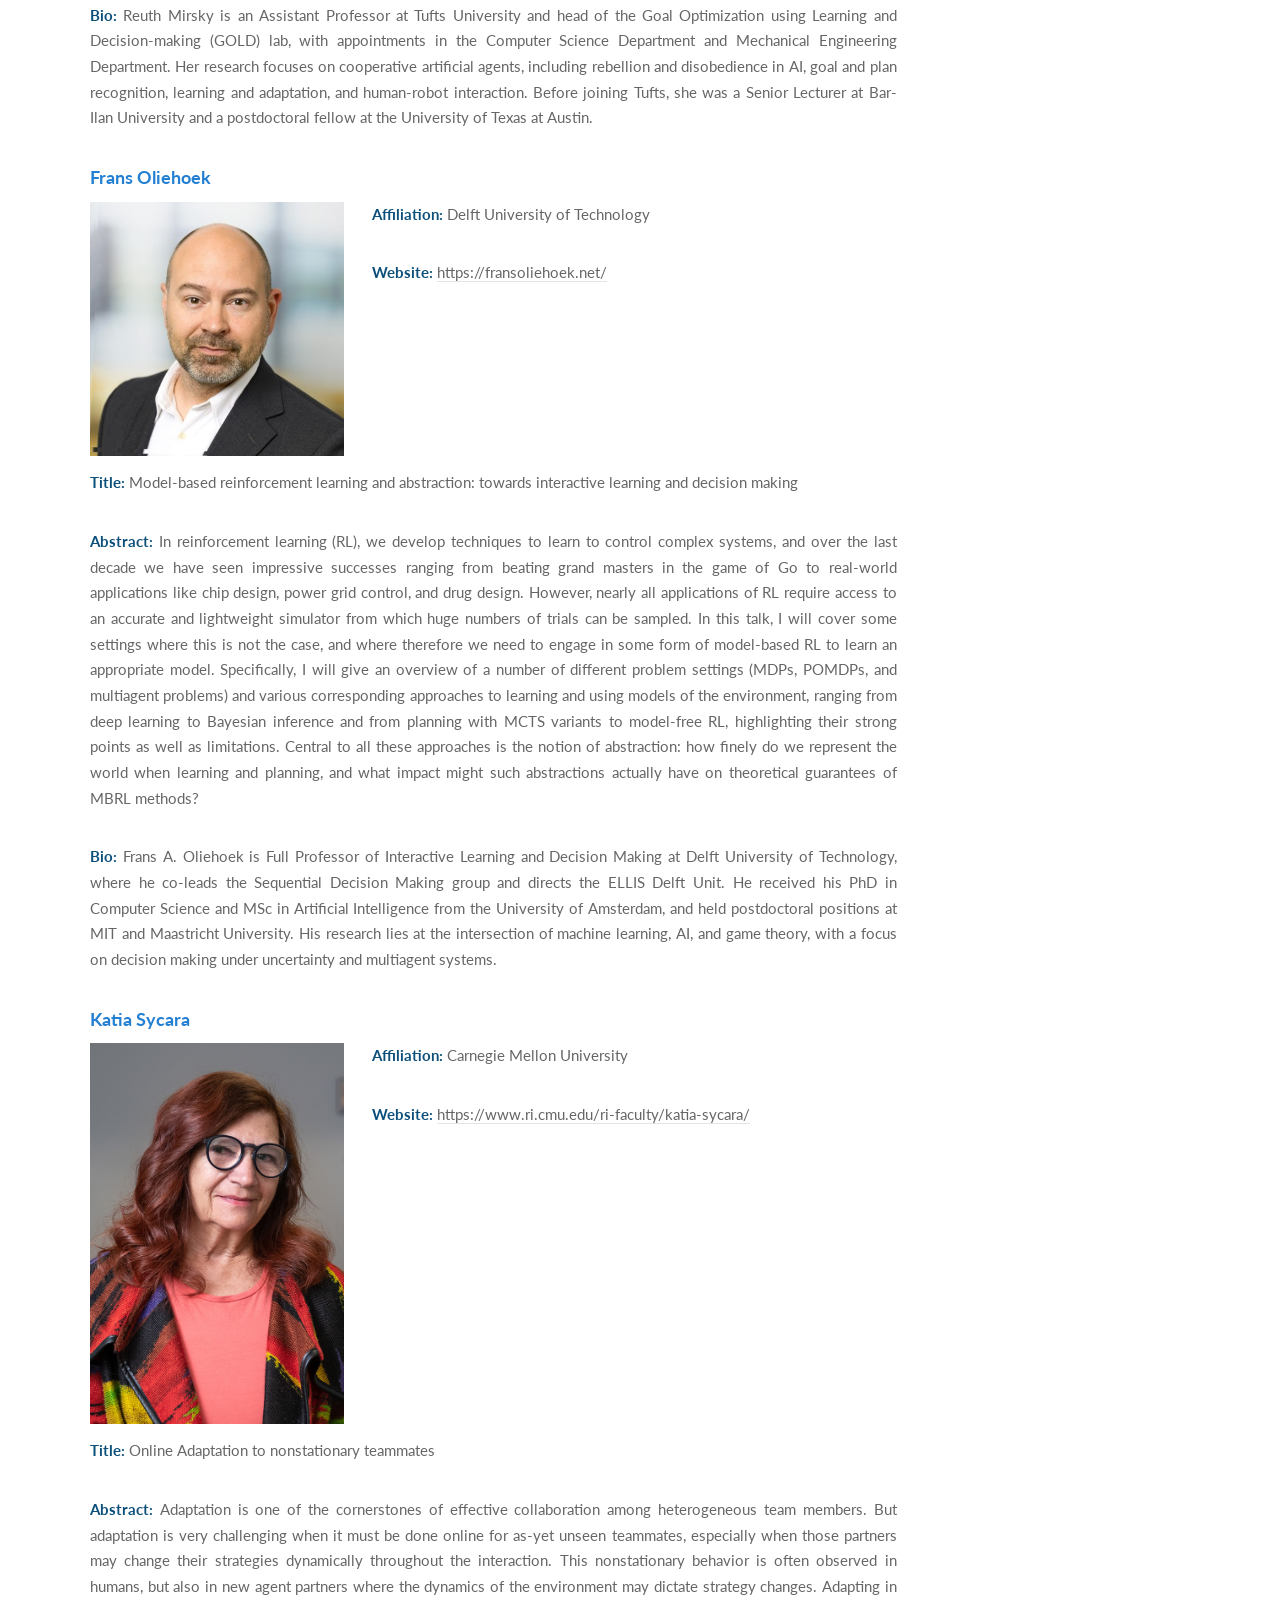
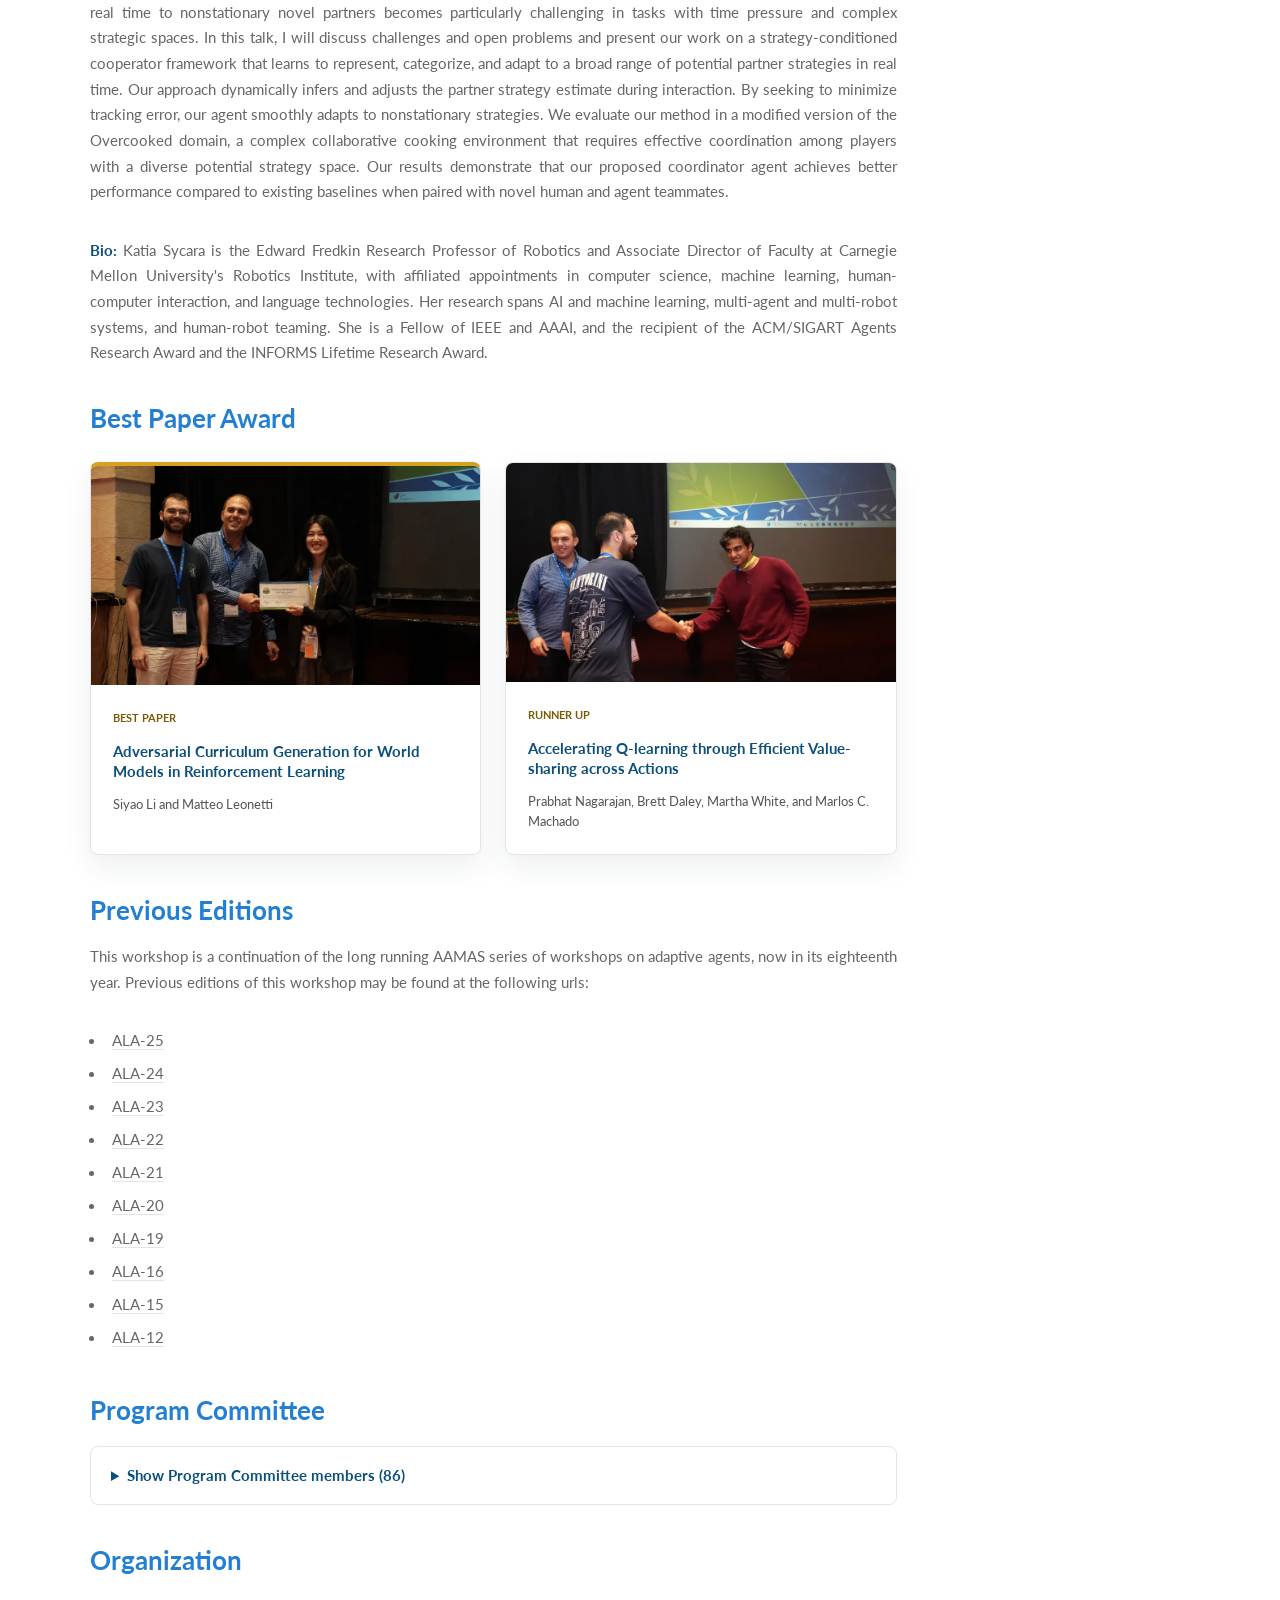
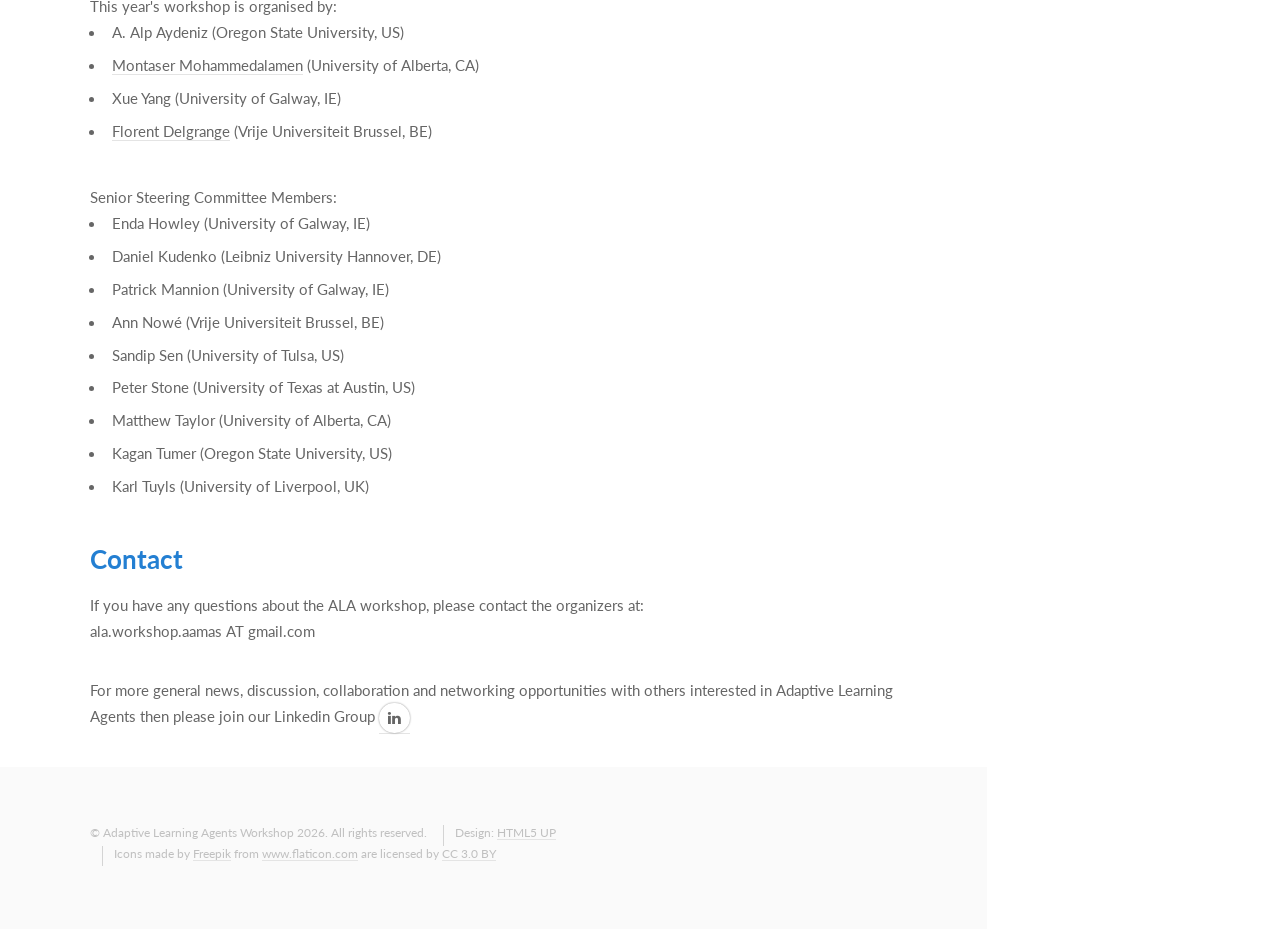
==== commit ede8d3d1: "Shorten award winners news item" ====
--- a/index.html
+++ b/index.html
@@ -80,7 +80,7 @@
                         <h3>News</h3>
                         <ul>
                         <li>2 Jun 2026: ALA 2026 was a great success! See the <a href="https://www.flickr.com/photos/easyconf/55294575058/in/album-72177720333850817/" target="_blank"><em>photo gallery</em></a> from this year's workshop.</li>
-                        <li>2 Jun 2026: Congratulations to the ALA 2026 award winners: Siyao Li and Matteo Leonetti received the Best Paper Award for <a href="#awards"><em>Adversarial Curriculum Generation for World Models in Reinforcement Learning</em></a>, and Prabhat Nagarajan, Brett Daley, Martha White, and Marlos C. Machado were named runner up for <a href="#awards"><em>Accelerating Q-learning through Efficient Value-sharing across Actions</em></a>.</li>
+                        <li>2 Jun 2026: Congratulations to the ALA 2026 <a href="#awards"><em>Best Paper Award winners and runner up</em></a>!</li>
                         <li>8 May 2026: Camera-ready copies of the accepted papers are now viewable in the <a href="#program"><em>program</em></a>.</li>
                         <li>5 May 2026: We are excited to announce Reuth Mirsky, Frans Oliehoek, and Katia Sycara as invited speakers for ALA 2026.</li>
 
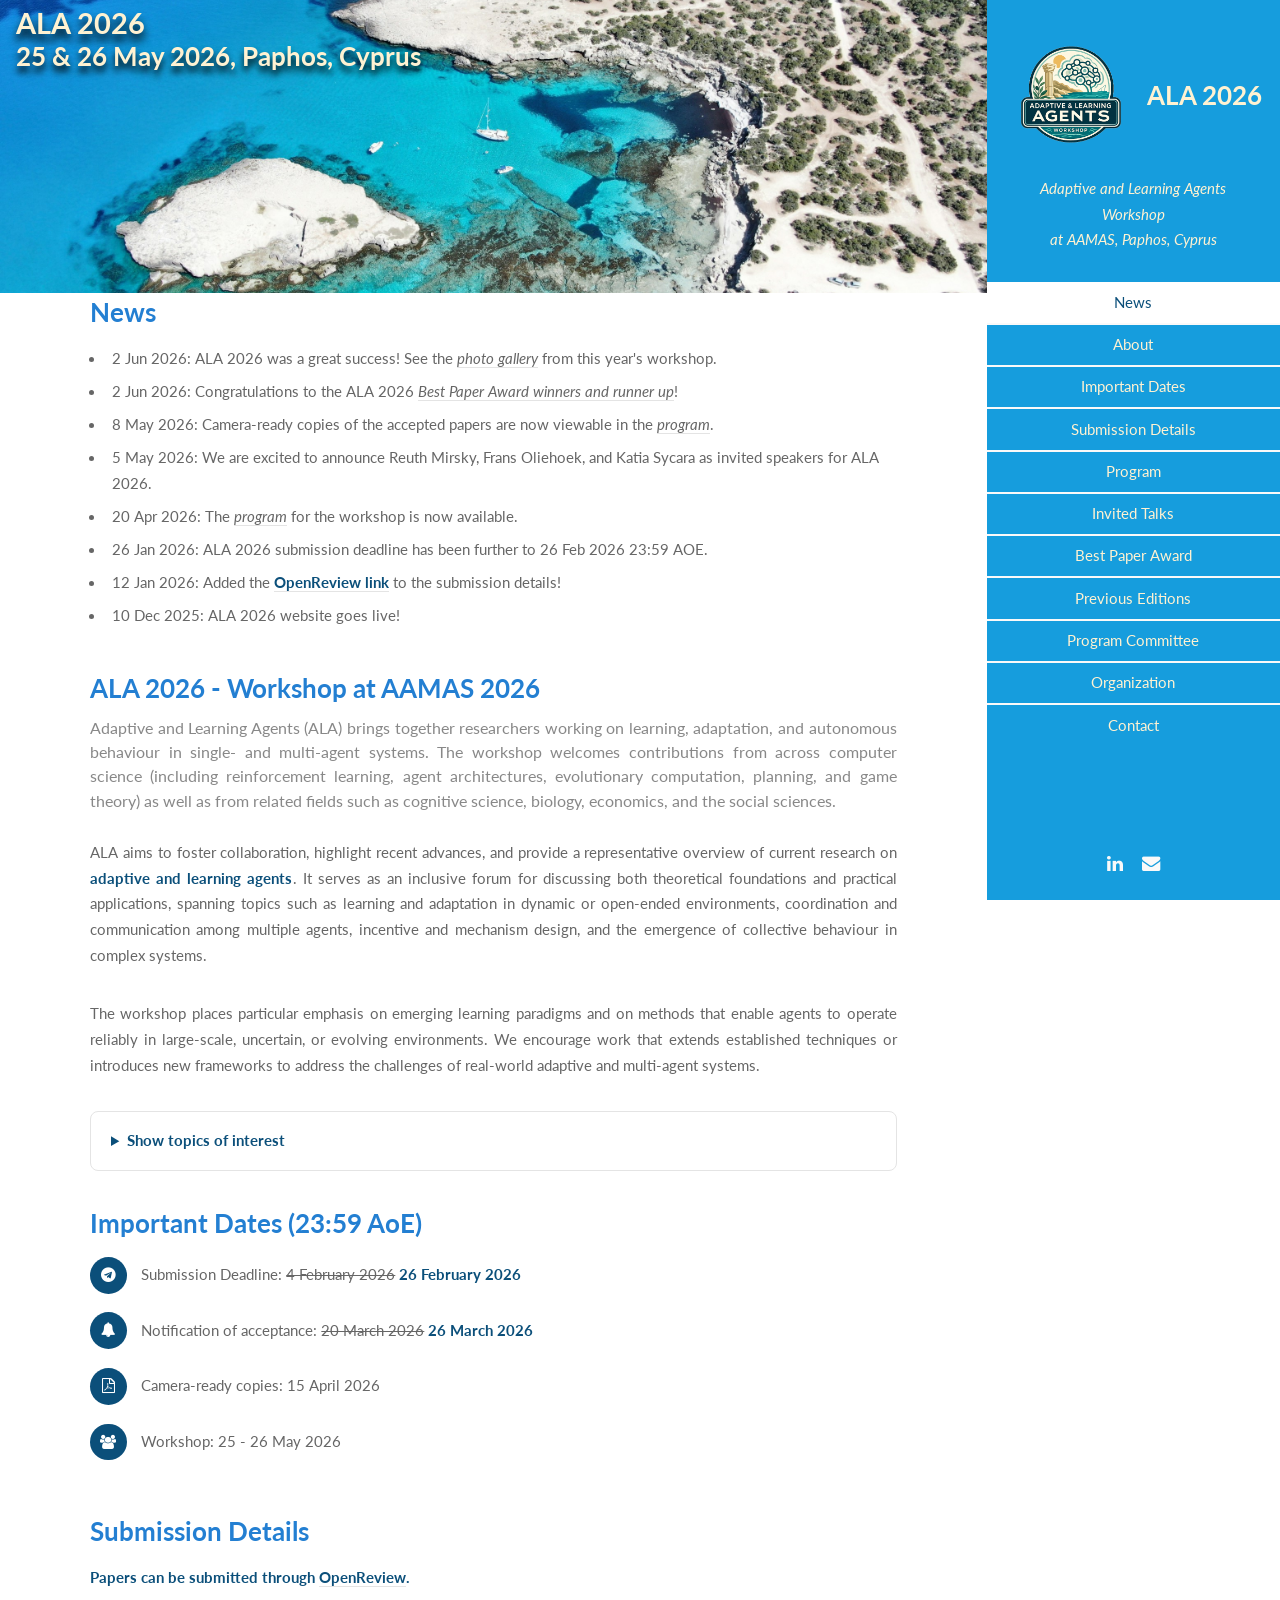
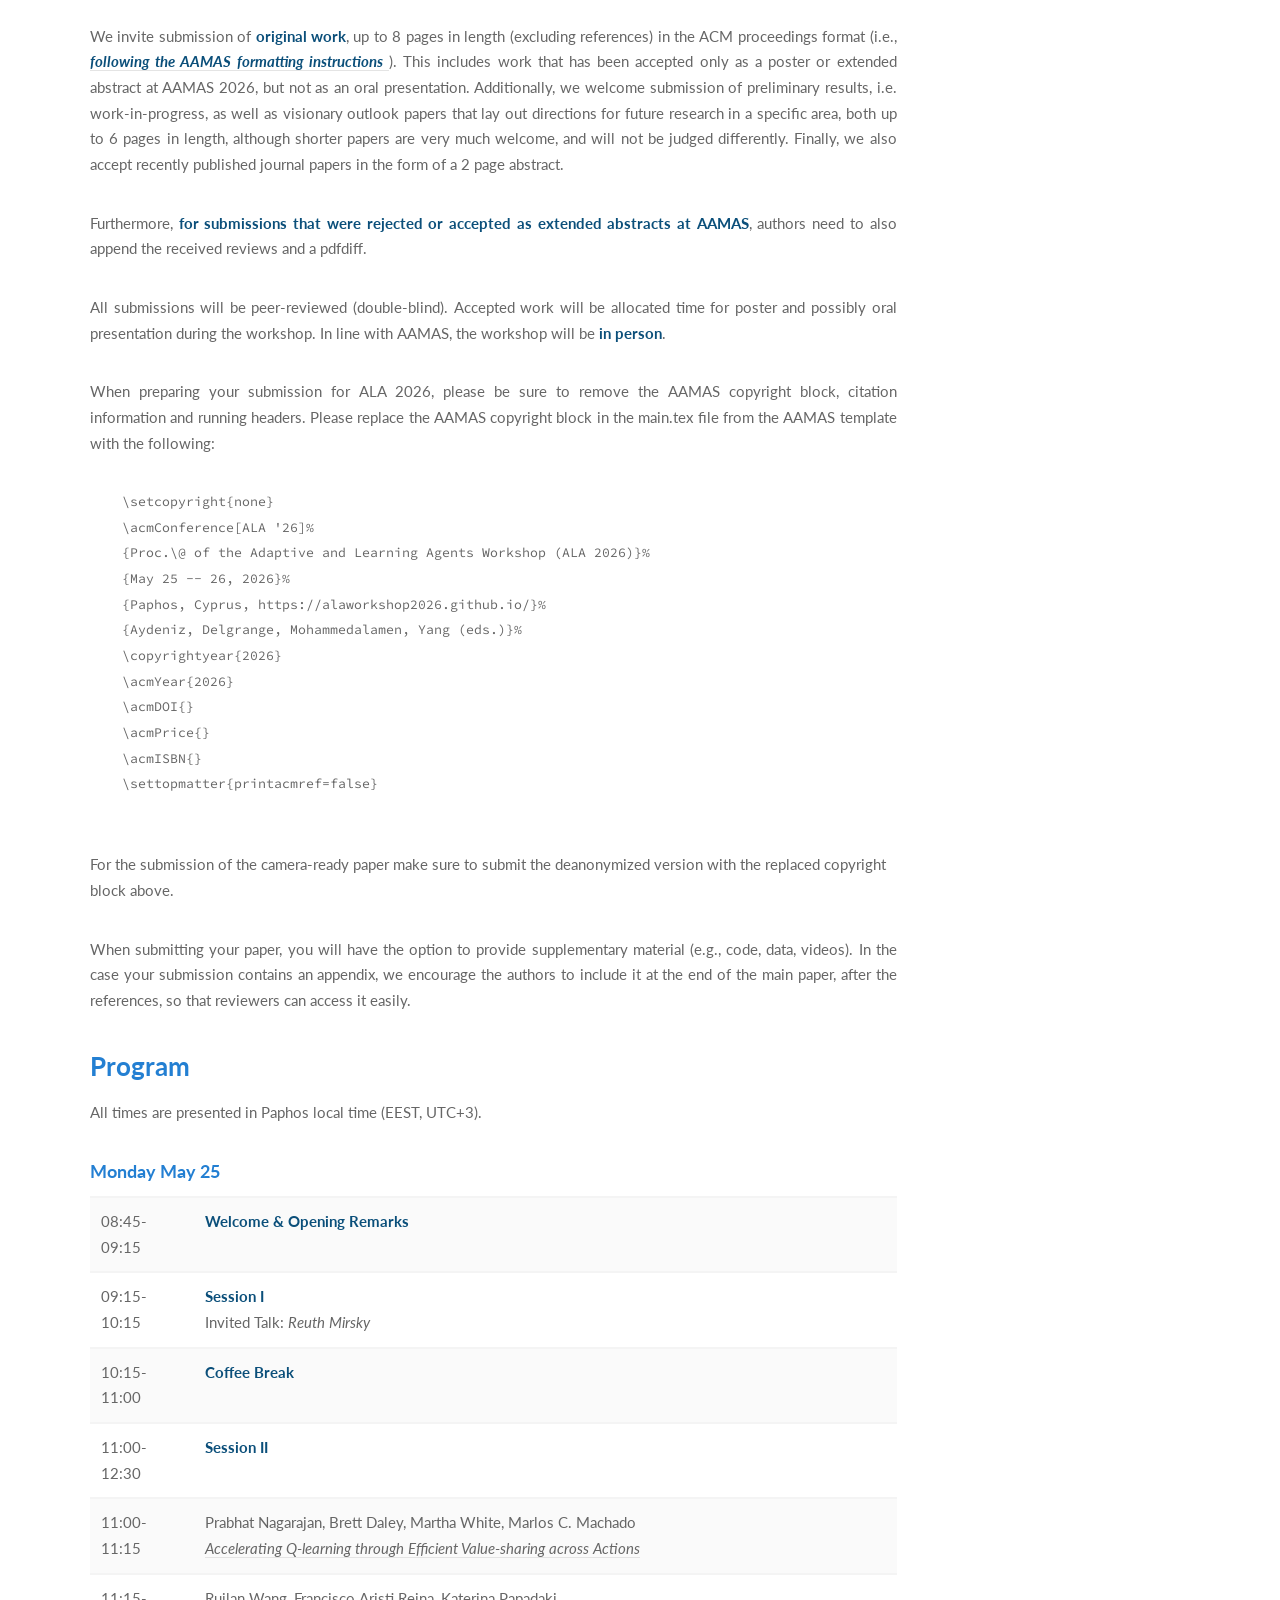
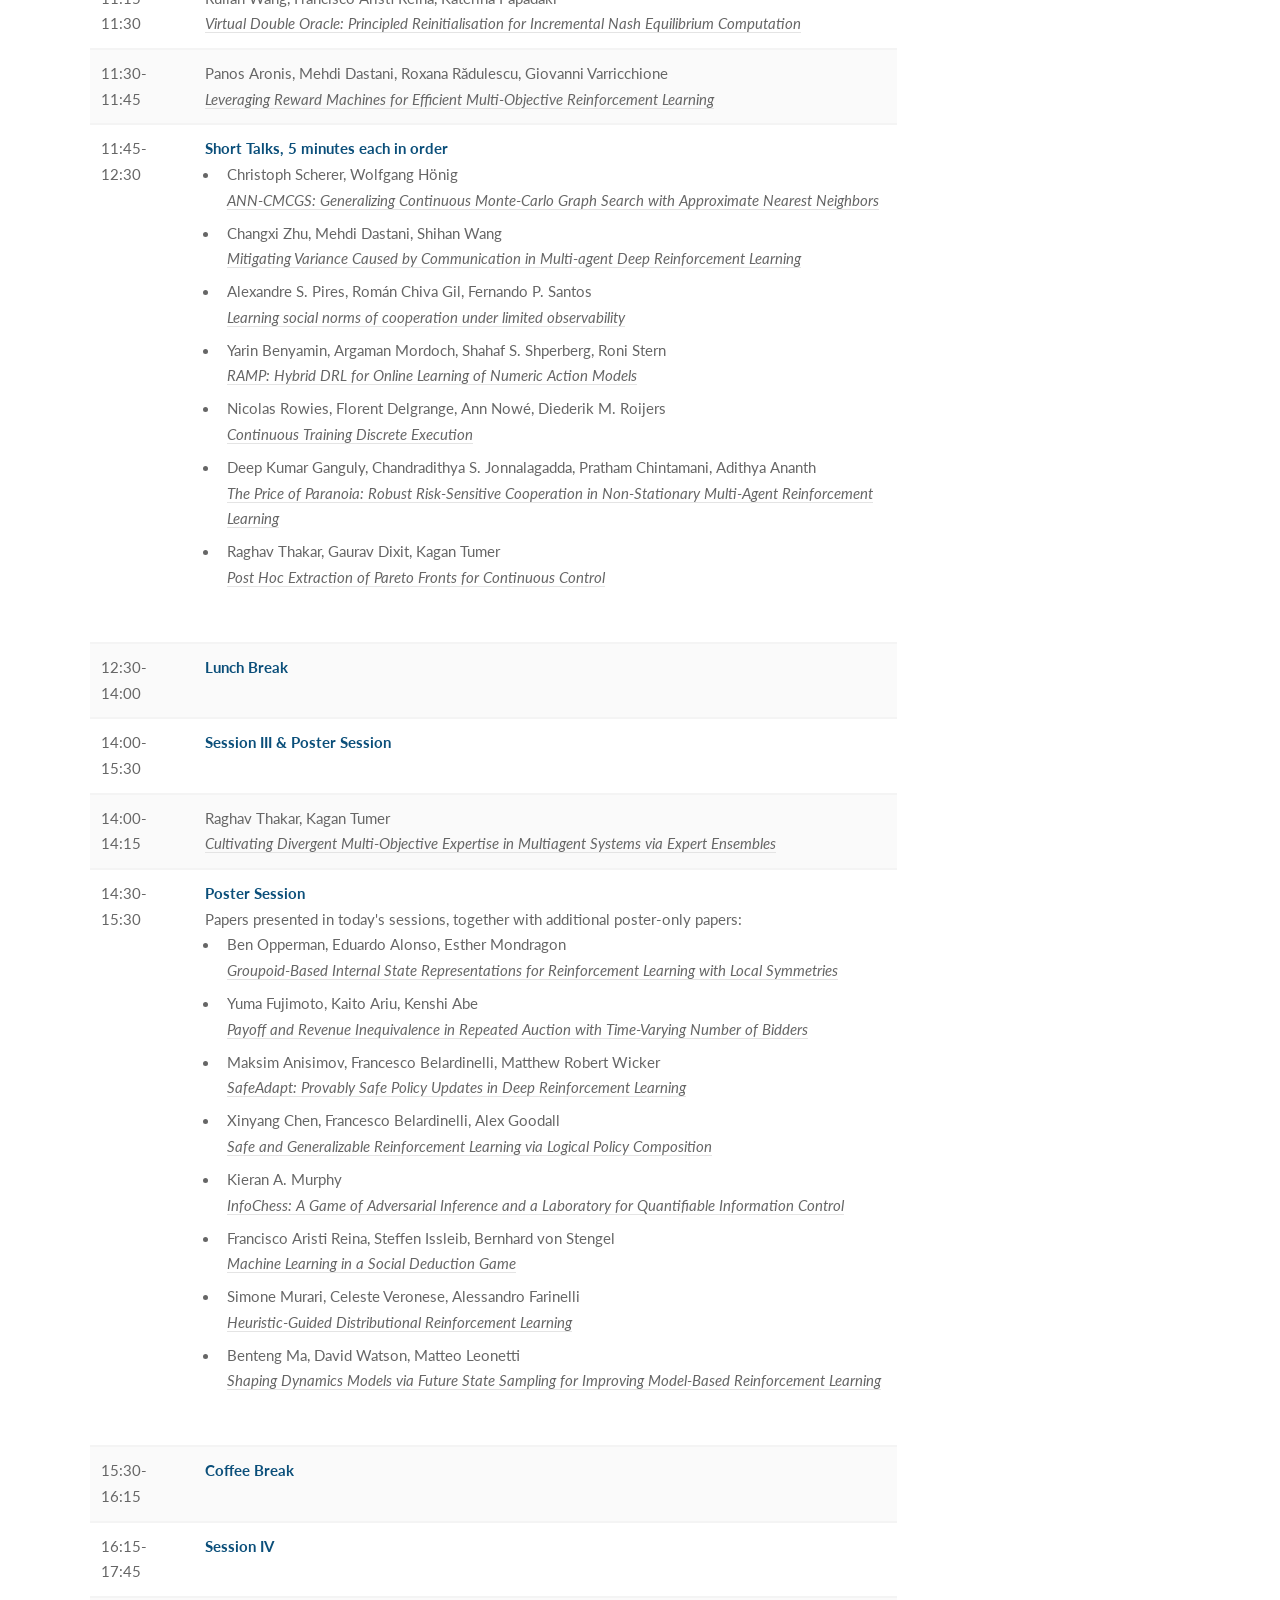
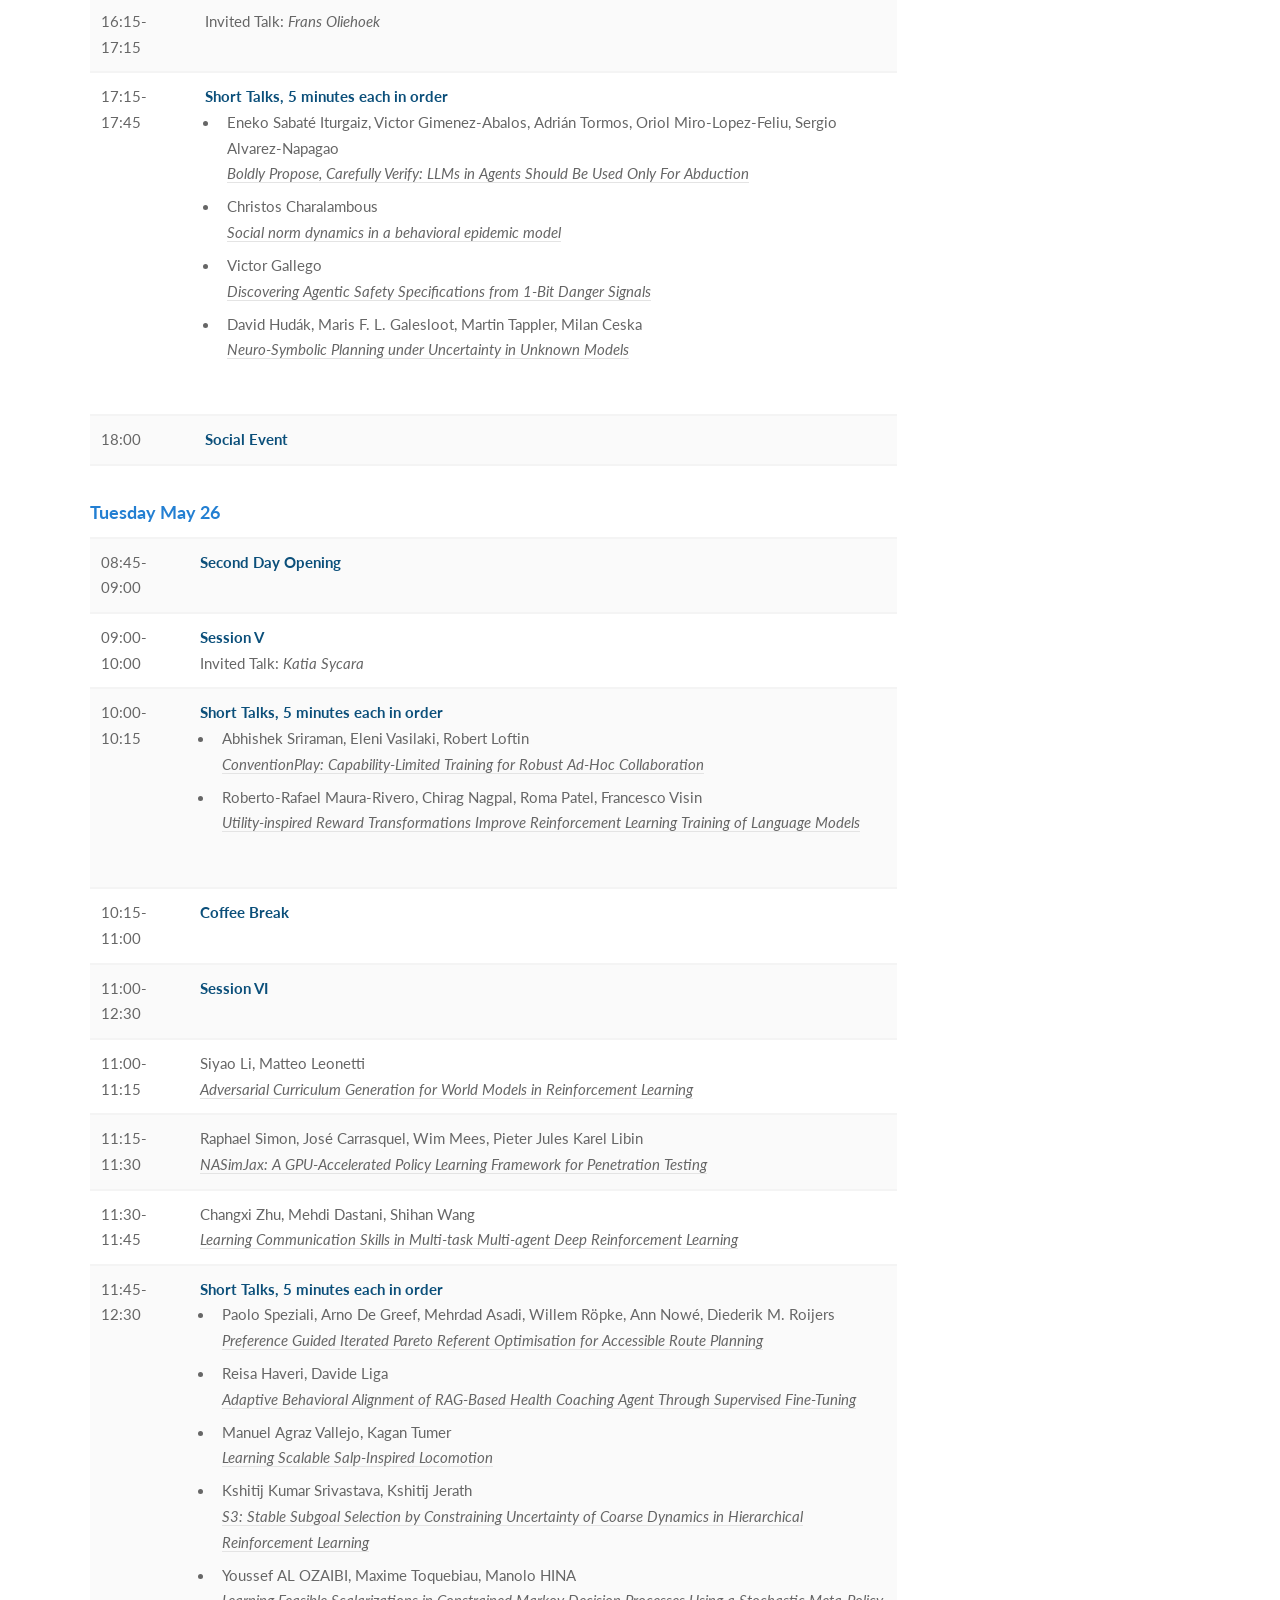
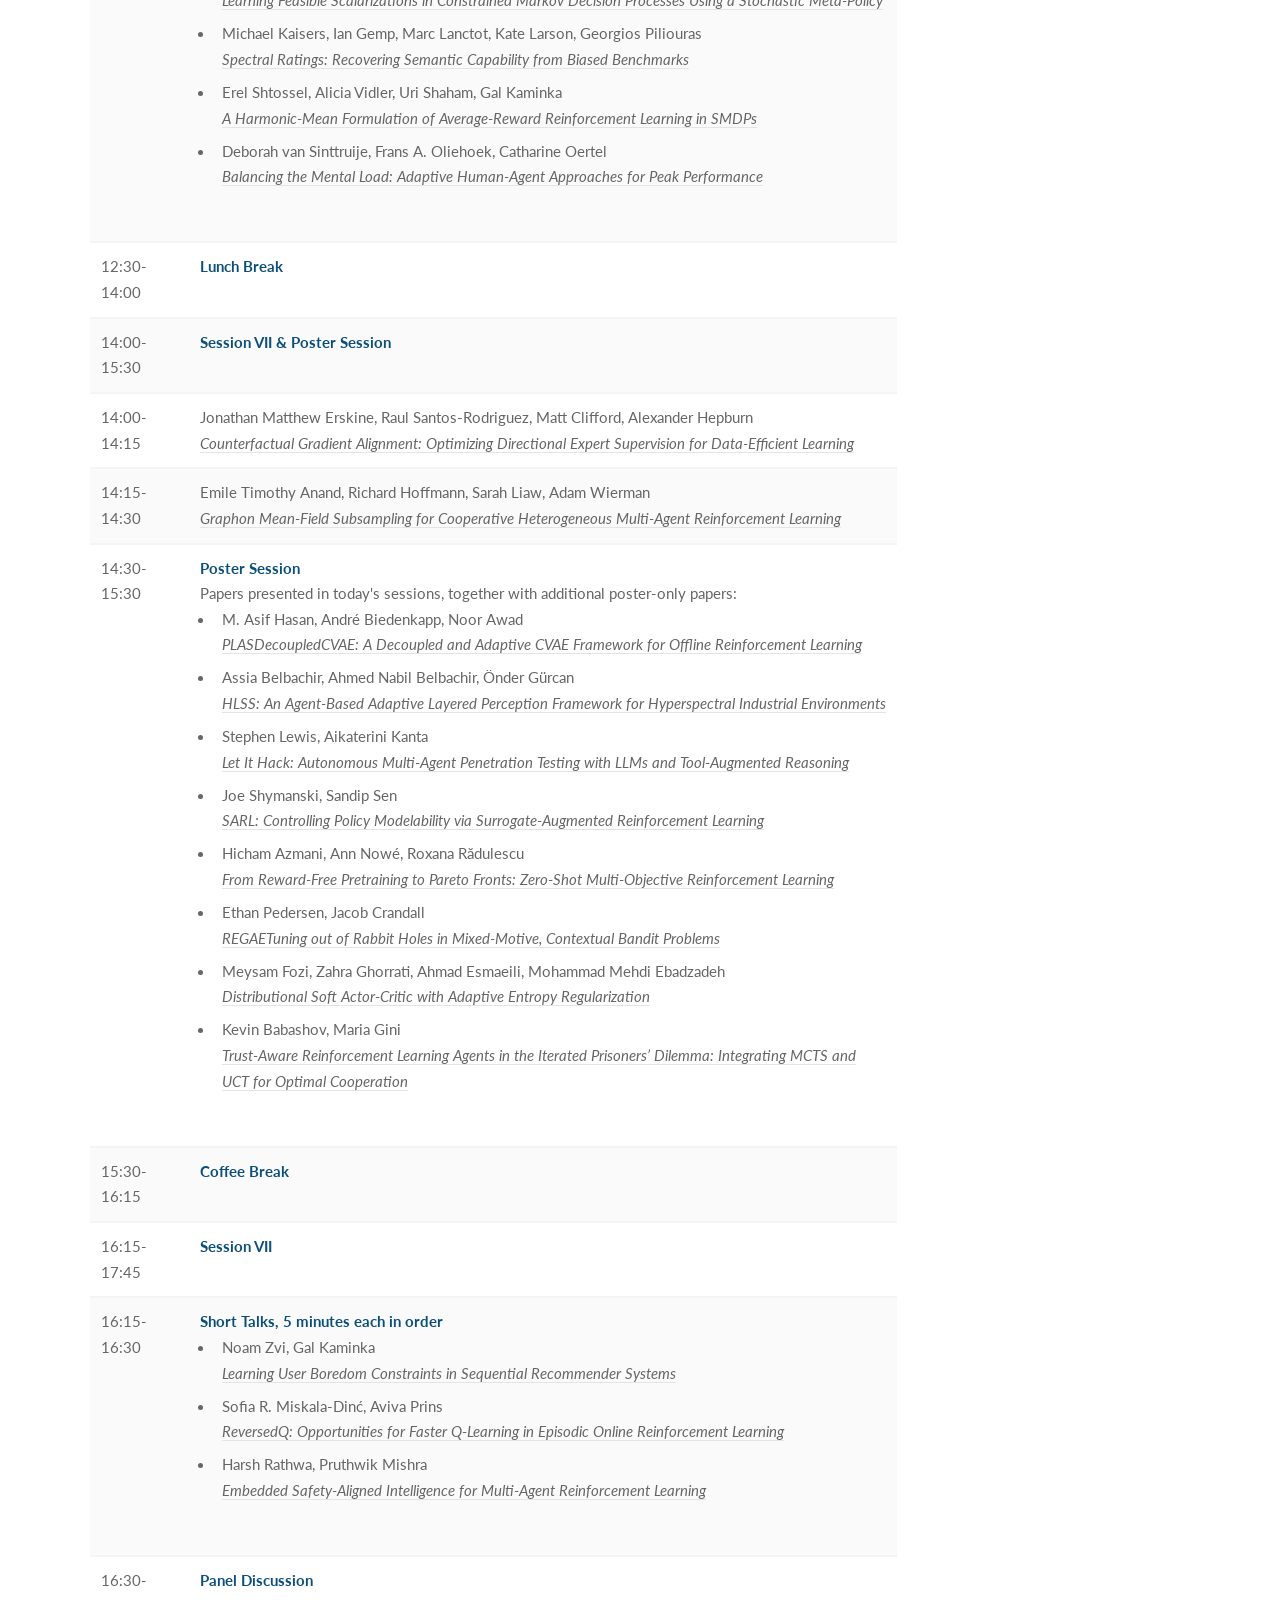
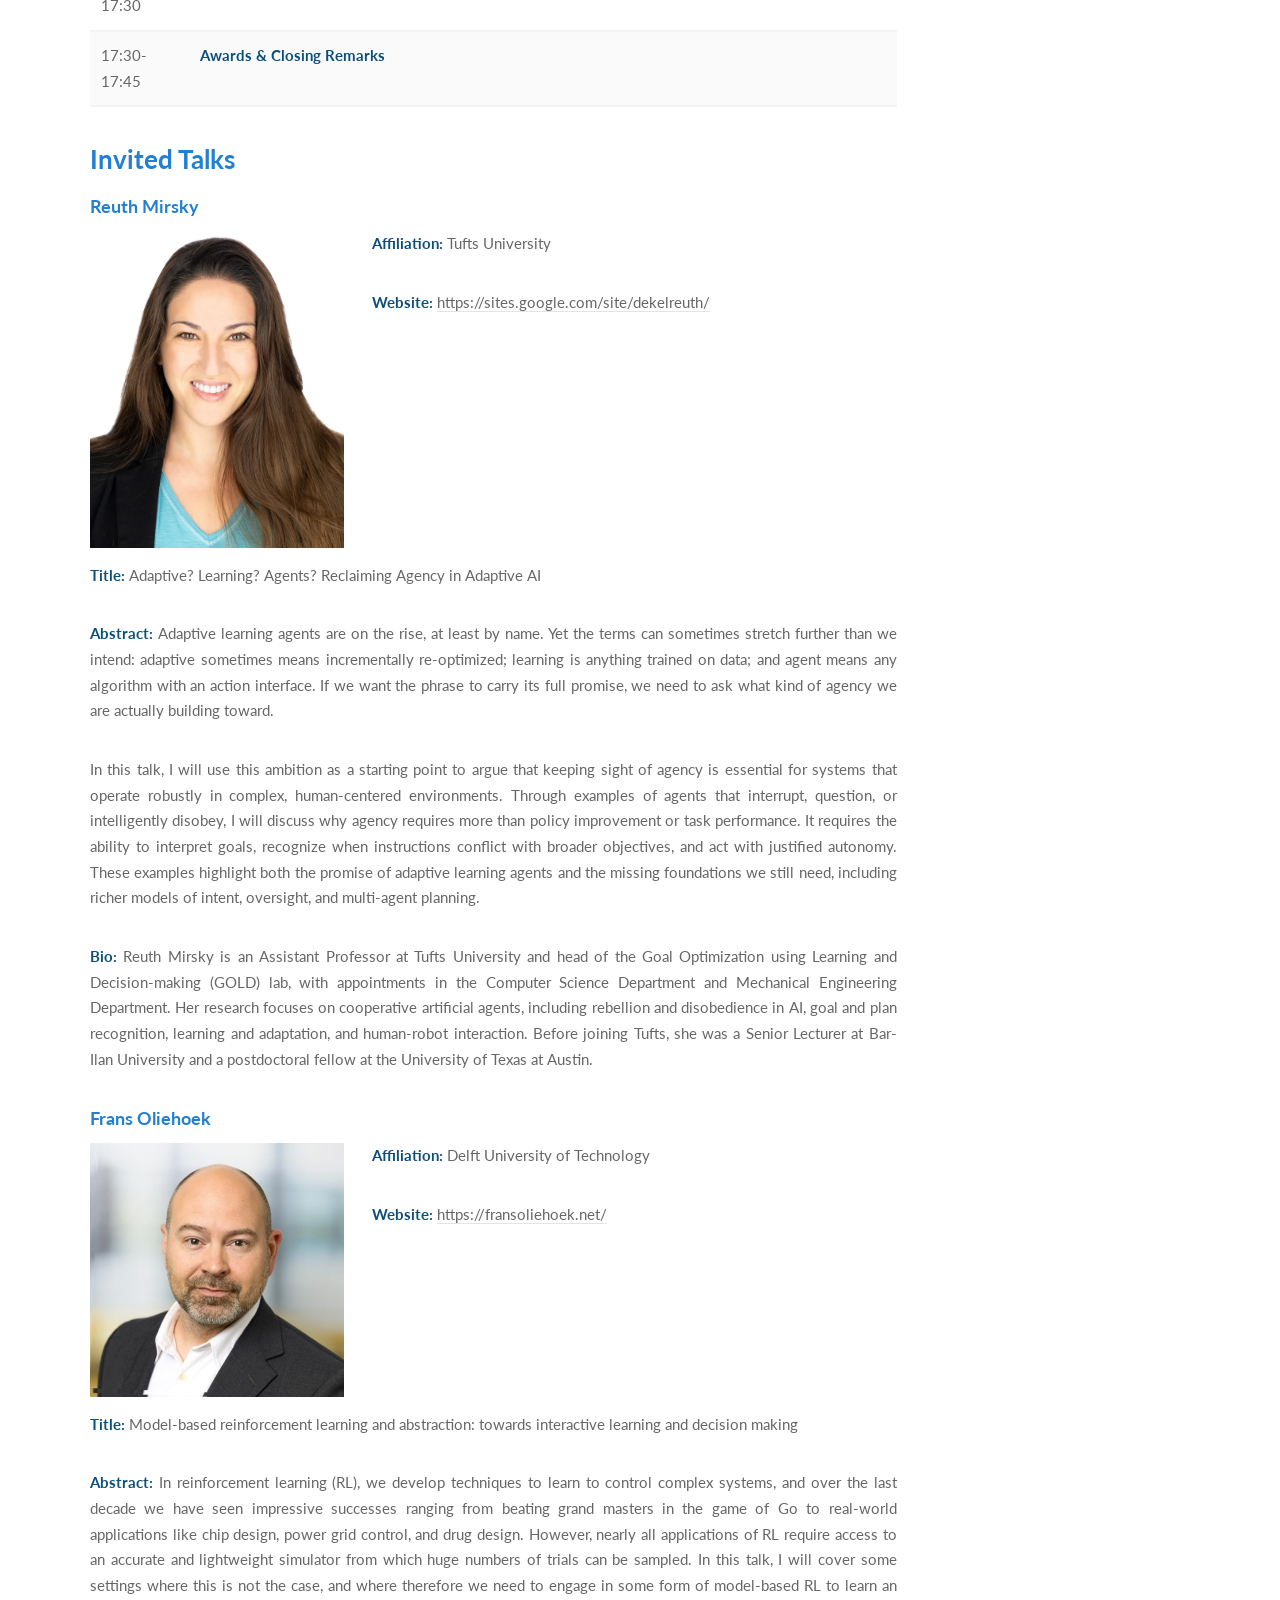
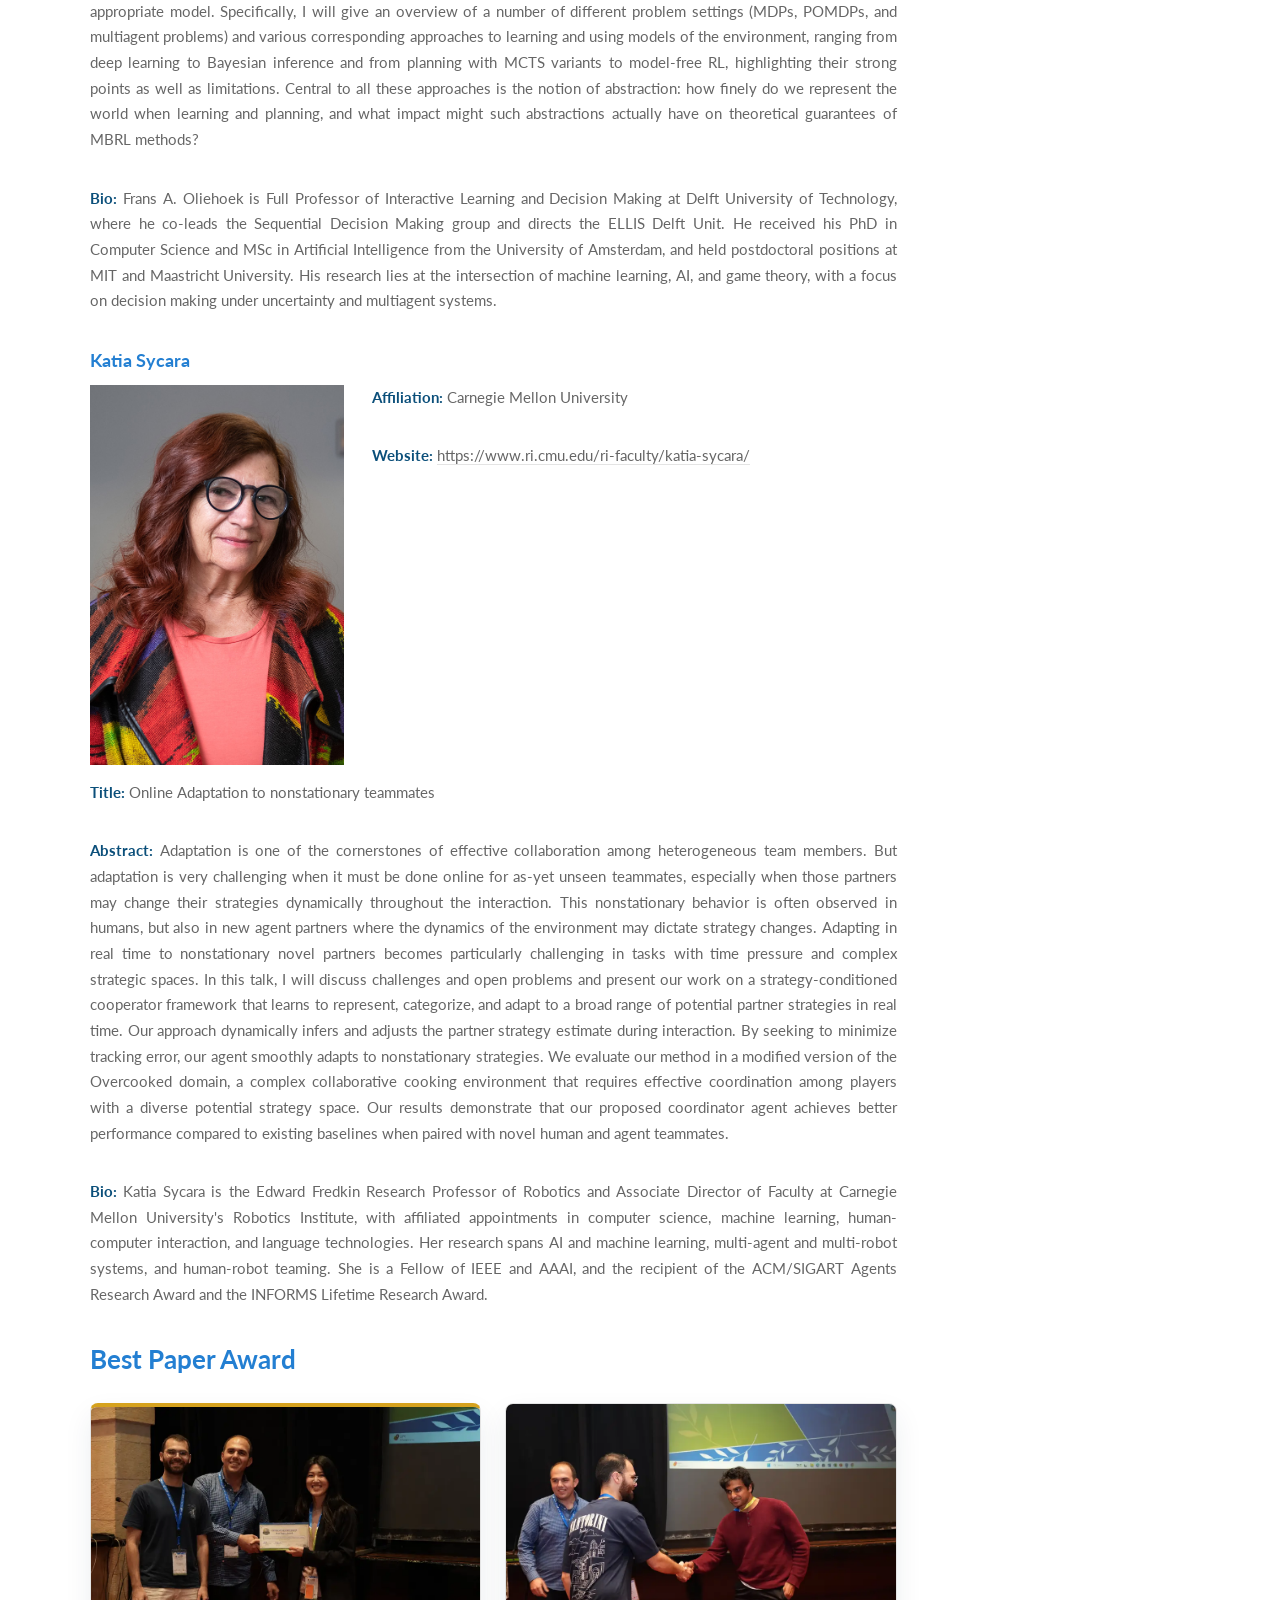
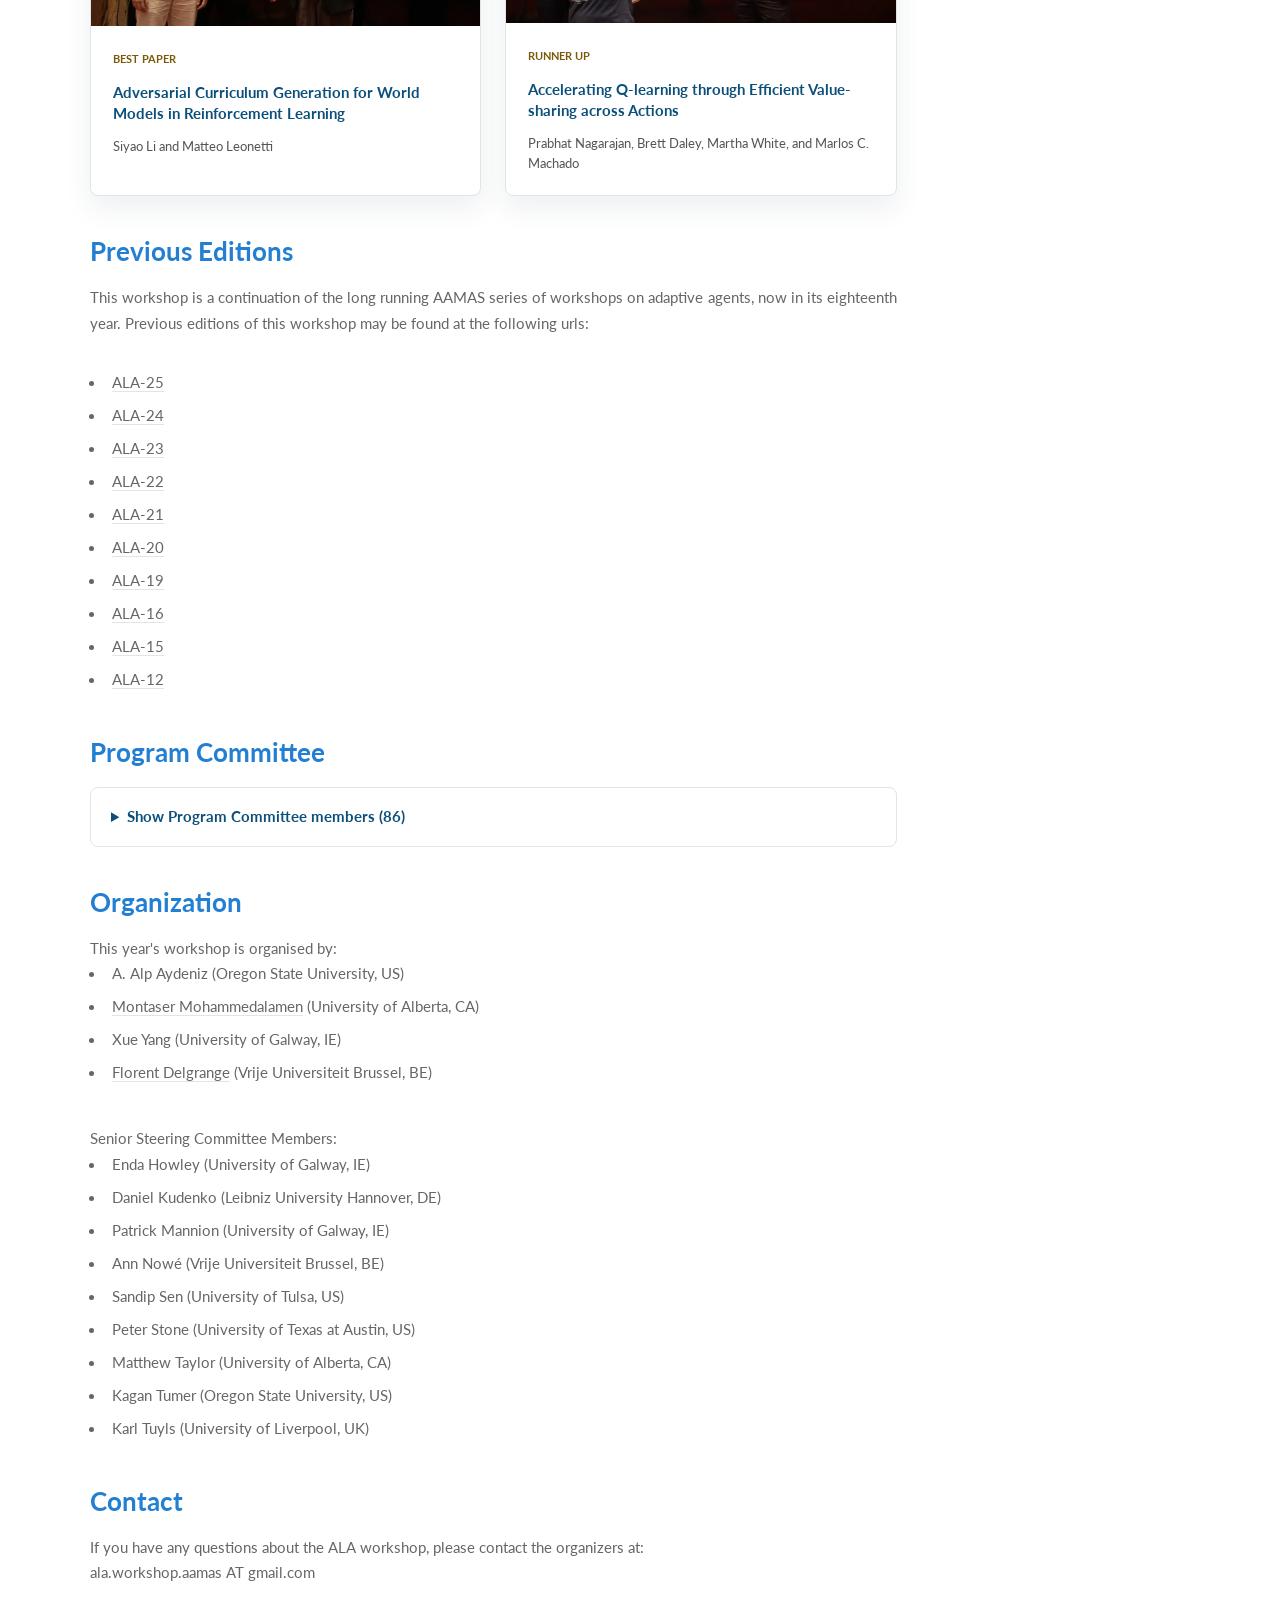
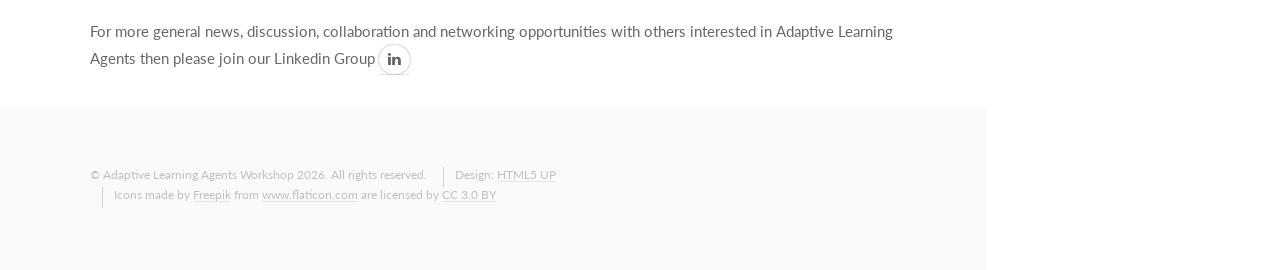
==== commit c408d9f0: "Collapse topics of interest list" ====
--- a/index.html
+++ b/index.html
@@ -113,9 +113,11 @@
                     <!-- <p align="justify">The workshop will serve as an inclusive forum for the discussion of ongoing or completed work covering both theoretical and practical aspects of adaptive and learning agents and multi-agent systems.</p> -->
                     <p align="justify">ALA aims to foster collaboration, highlight recent advances, and provide a representative overview of current research on <strong> adaptive and learning agents</strong>. It serves as an inclusive forum for discussing both theoretical foundations and practical applications, spanning topics such as learning and adaptation in dynamic or open-ended environments, coordination and communication among multiple agents, incentive and mechanism design, and the emergence of collective behaviour in complex systems.</p>
                     <!-- <p align="justify">This workshop will focus on all aspects of adaptive and learning agents and multi-agent systems with a particular amphasis on how to modify established learning techniques and/or create new learning paradigms to address the many challenges presented by complex real-world problems. The topics of interest include but are not limited to:</p> -->
-                    <p align="justify">The workshop places particular emphasis on emerging learning paradigms and on methods that enable agents to operate reliably in large-scale, uncertain, or evolving environments. We encourage work that extends established techniques or introduces new frameworks to address the challenges of real-world adaptive and multi-agent systems. Topics of interest include, but are not limited to:</p>
-                    
-                    <ul>
+                    <p align="justify">The workshop places particular emphasis on emerging learning paradigms and on methods that enable agents to operate reliably in large-scale, uncertain, or evolving environments. We encourage work that extends established techniques or introduces new frameworks to address the challenges of real-world adaptive and multi-agent systems.</p>
+
+                    <details class="topics-interest">
+                        <summary>Show topics of interest</summary>
+                    <ul class="topics-interest-list">
                         <!-- <li>Novel combinations of reinforcement and supervised learning approaches</li> -->
                         <li>Reinforcement learning (single- and multi-agent)</li>
                         <!-- <li>Integrated learning approaches using reasoning modules like negotiation, trust, coordination, etc..</li> -->
@@ -156,7 +158,8 @@
                         <li>Self-organizing, swarm, and bio-inspired adaptive multi-agent systems</li>
                         <li>Human-in-the-loop learning systems</li>
                         <li>Applications of adaptive and learning agents and multi-agent systems to real world complex systems</li>
-                    </ul>
+                    </ul>
+                    </details>
                     
                     <!--<p align="justify">Extended and revised versions of papers presented at the workshop will be eligible for inclusion in a journal special issue (see below).</p>-->
                     <p class="entry-footer"></p>
--- a/assets/css/main.css
+++ b/assets/css/main.css
@@ -230,6 +230,7 @@
         margin: 0;
     }
 
+    #about .topics-interest,
     #pc .pc-reviewers {
         border: solid 1px #e4e4e4;
         border-radius: 8px;
@@ -237,12 +238,14 @@
         padding: 1rem 1.25rem;
     }
 
+    #about .topics-interest summary,
     #pc .pc-reviewers summary {
         color: #0b4f7a;
         cursor: pointer;
         font-weight: 700;
     }
 
+    #about .topics-interest-list,
     #pc .pc-reviewer-list {
         column-gap: 2rem;
         columns: 2;
@@ -251,6 +254,7 @@
         margin: 1rem 0 0 0;
     }
 
+    #about .topics-interest-list li,
     #pc .pc-reviewer-list li {
         break-inside: avoid;
         margin: 0 0 0.35rem 0;
@@ -1510,6 +1514,7 @@
                     grid-template-columns: 1fr;
                 }
 
+                #about .topics-interest-list,
                 #pc .pc-reviewer-list {
                     columns: 1;
                 }
